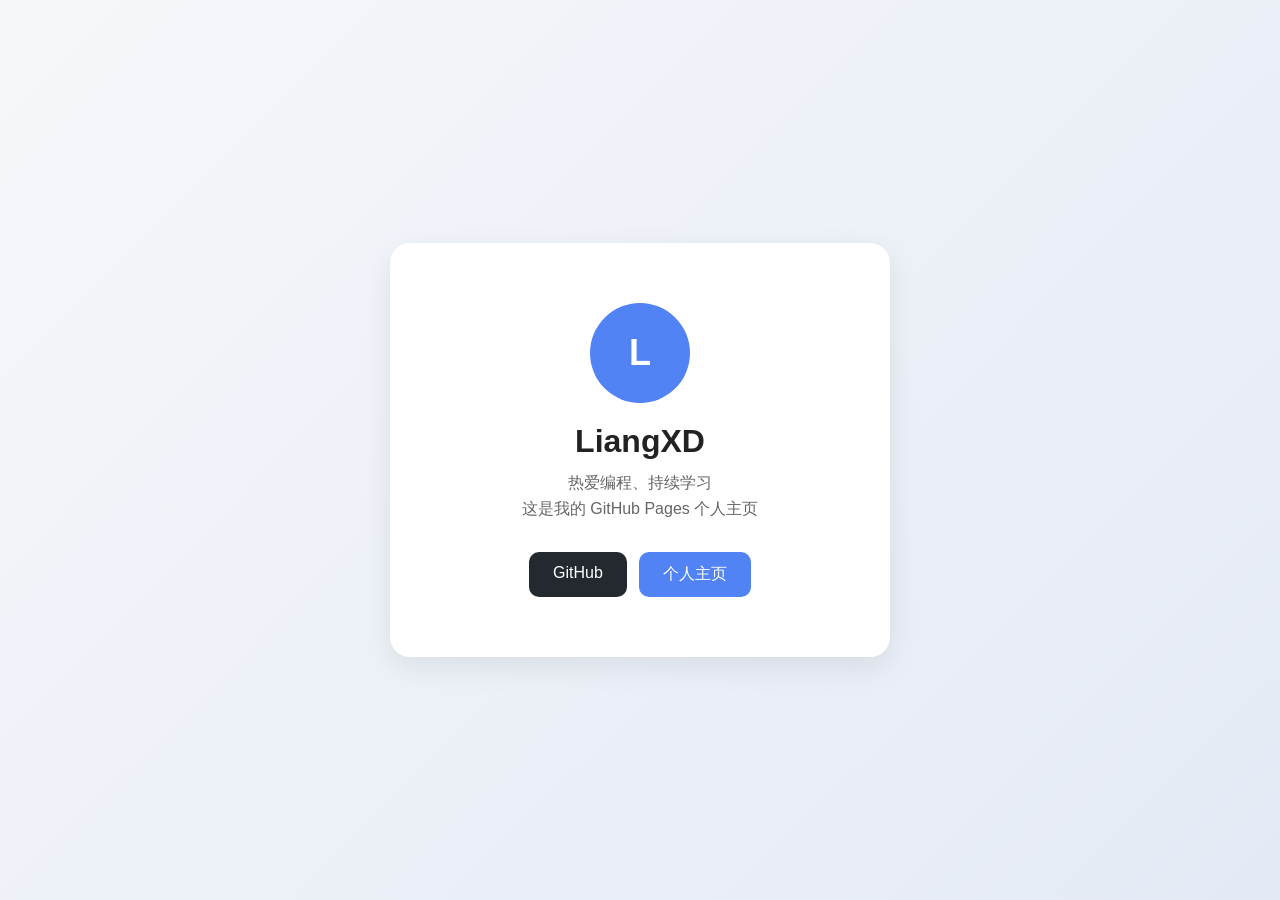
==== index.html @ 6a8670f6 "xxxx" ====
<!DOCTYPE html>
<html lang="zh-CN">
<head>
  <meta charset="UTF-8" />
  <meta name="viewport" content="width=device-width, initial-scale=1.0"/>
  <title>LiangXD's Homepage</title>
  <style>
    * {
      margin: 0;
      padding: 0;
      box-sizing: border-box;
    }
    body {
      font-family: 'Segoe UI', Roboto, Helvetica, sans-serif;
      background: linear-gradient(135deg, #f5f7fa 0%, #e4eaf5 100%);
      min-height: 100vh;
      display: flex;
      align-items: center;
      justify-content: center;
      color: #333;
    }
    .container {
      text-align: center;
      background: white;
      padding: 60px 50px;
      border-radius: 20px;
      box-shadow: 0 10px 30px rgba(0, 0, 0, 0.08);
      max-width: 500px;
      width: 90%;
    }
    .avatar {
      width: 100px;
      height: 100px;
      background: #5183f4;
      border-radius: 50%;
      margin: 0 auto 20px;
      display: flex;
      align-items: center;
      justify-content: center;
      color: white;
      font-size: 36px;
      font-weight: bold;
    }
    h1 {
      font-size: 32px;
      margin-bottom: 10px;
      color: #222;
    }
    .desc {
      font-size: 16px;
      color: #666;
      margin-bottom: 30px;
      line-height: 1.6;
    }
    .links {
      display: flex;
      gap: 12px;
      justify-content: center;
      flex-wrap: wrap;
    }
    a {
      padding: 12px 24px;
      border-radius: 10px;
      text-decoration: none;
      font-weight: 500;
      transition: all 0.2s;
    }
    .github {
      background: #24292f;
      color: white;
    }
    .github:hover {
      background: #000;
    }
    .site {
      background: #5183f4;
      color: white;
    }
    .site:hover {
      background: #3a6fe0;
    }
  </style>
</head>
<body>
  <div class="container">
    <div class="avatar">L</div>
    <h1>LiangXD</h1>
    <p class="desc">热爱编程、持续学习<br>这是我的 GitHub Pages 个人主页</p>
    <div class="links">
      <a href="https://github.com/liangxd21" class="github" target="_blank">GitHub</a>
      <a href="https://liangxd21.github.io" class="site">个人主页</a>
    </div>
  </div>
</body>
</html>
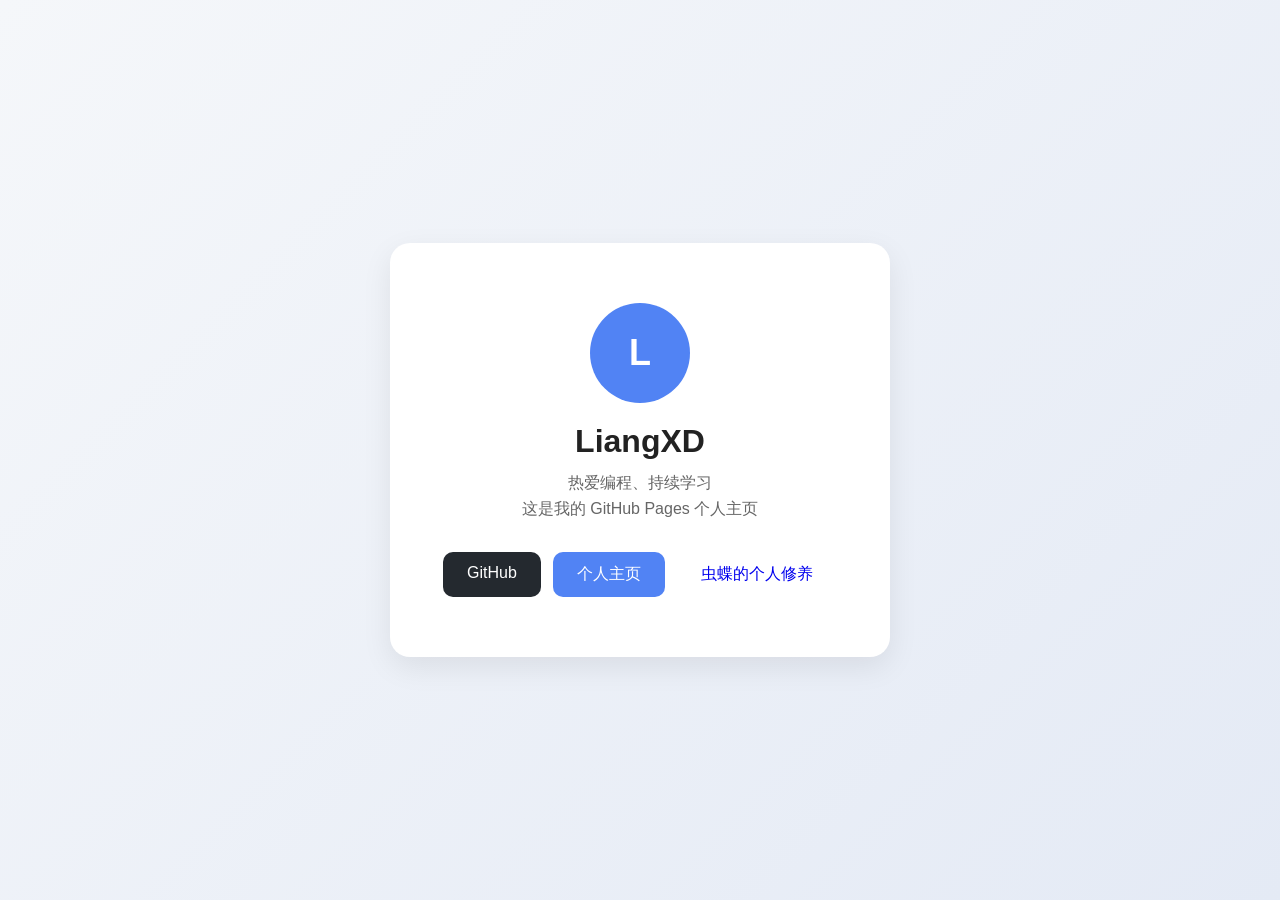
==== commit c9f0dd4d: "xxxxx" ====
--- a/index.html
+++ b/index.html
@@ -79,6 +79,9 @@
     .site:hover {
       background: #3a6fe0;
     }
+    .xd{
+      text-decoration: none !important;
+    }
   </style>
 </head>
 <body>
@@ -89,6 +92,7 @@
     <div class="links">
       <a href="https://github.com/liangxd21" class="github" target="_blank">GitHub</a>
       <a href="https://liangxd21.github.io" class="site">个人主页</a>
+      <a href="./xd.html" class="xd">虫蝶的个人修养</a>
     </div>
   </div>
 </body>
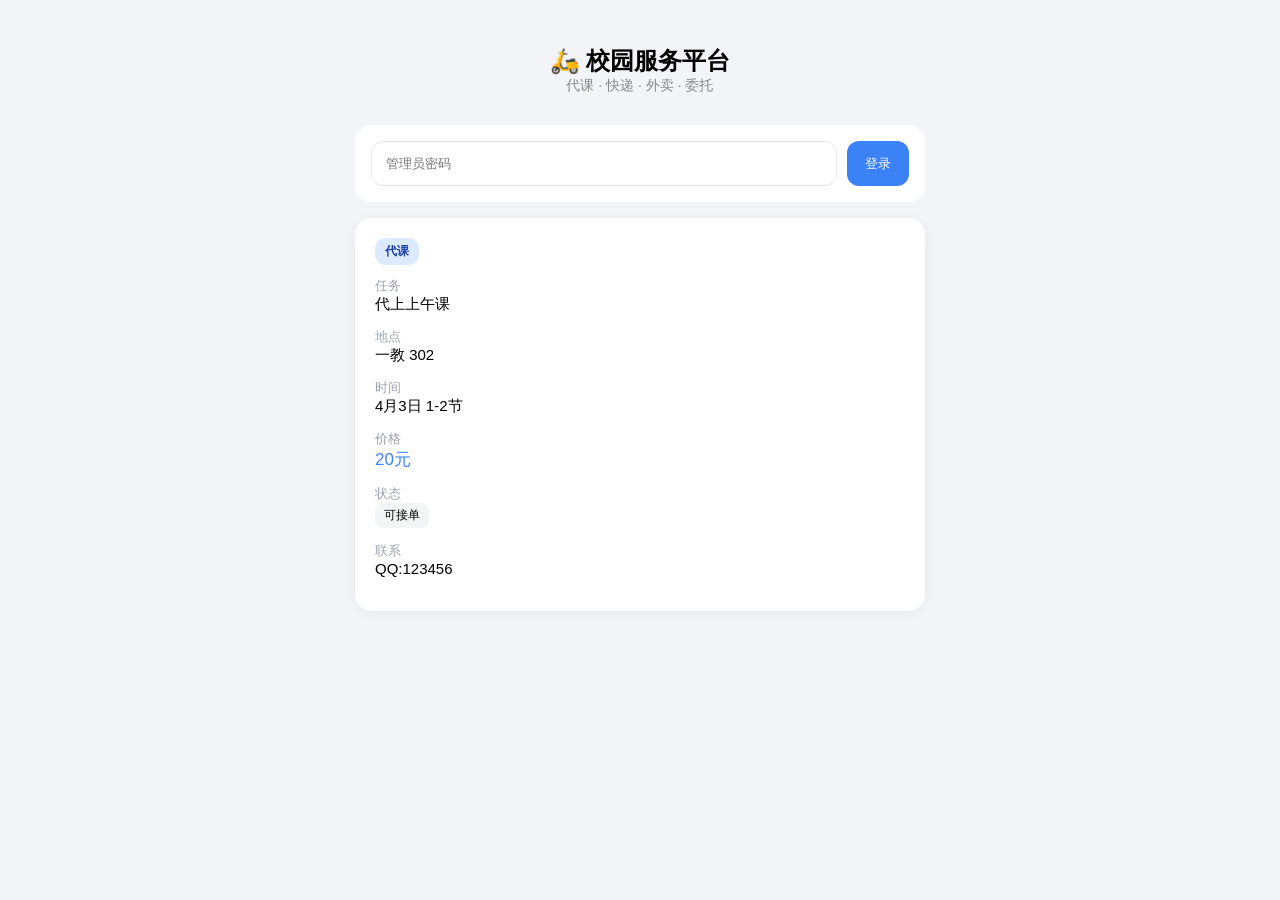
==== commit cee1a21b: "xxx" ====
--- a/index.html
+++ b/index.html
@@ -1,99 +1,174 @@
 <!DOCTYPE html>
 <html lang="zh-CN">
 <head>
-  <meta charset="UTF-8" />
-  <meta name="viewport" content="width=device-width, initial-scale=1.0"/>
-  <title>LiangXD's Homepage</title>
-  <style>
-    * {
-      margin: 0;
-      padding: 0;
-      box-sizing: border-box;
-    }
-    body {
-      font-family: 'Segoe UI', Roboto, Helvetica, sans-serif;
-      background: linear-gradient(135deg, #f5f7fa 0%, #e4eaf5 100%);
-      min-height: 100vh;
-      display: flex;
-      align-items: center;
-      justify-content: center;
-      color: #333;
-    }
-    .container {
-      text-align: center;
-      background: white;
-      padding: 60px 50px;
-      border-radius: 20px;
-      box-shadow: 0 10px 30px rgba(0, 0, 0, 0.08);
-      max-width: 500px;
-      width: 90%;
-    }
-    .avatar {
-      width: 100px;
-      height: 100px;
-      background: #5183f4;
-      border-radius: 50%;
-      margin: 0 auto 20px;
-      display: flex;
-      align-items: center;
-      justify-content: center;
-      color: white;
-      font-size: 36px;
-      font-weight: bold;
-    }
-    h1 {
-      font-size: 32px;
-      margin-bottom: 10px;
-      color: #222;
-    }
-    .desc {
-      font-size: 16px;
-      color: #666;
-      margin-bottom: 30px;
-      line-height: 1.6;
-    }
-    .links {
-      display: flex;
-      gap: 12px;
-      justify-content: center;
-      flex-wrap: wrap;
-    }
-    a {
-      padding: 12px 24px;
-      border-radius: 10px;
-      text-decoration: none;
-      font-weight: 500;
-      transition: all 0.2s;
-    }
-    .github {
-      background: #24292f;
-      color: white;
-    }
-    .github:hover {
-      background: #000;
-    }
-    .site {
-      background: #5183f4;
-      color: white;
-    }
-    .site:hover {
-      background: #3a6fe0;
-    }
-    .xd{
-      text-decoration: none !important;
-    }
-  </style>
+<meta charset="UTF-8">
+<meta http-equiv="Cache-Control" content="no-cache, no-store, must-revalidate">
+<meta http-equiv="Pragma" content="no-cache">
+<meta http-equiv="Expires" content="0">
+<meta name="viewport" content="width=device-width, initial-scale=1.0">
+<title>校园服务平台</title>
+<style>
+*{margin:0;padding:0;box-sizing:border-box}
+body{font-family:-apple-system,BlinkMacSystemFont,"Segoe UI",Roboto,sans-serif;background:#f2f4f7;padding:15px;max-width:600px;margin:0 auto}
+.header{text-align:center;margin:30px 0}
+.header h1{font-size:24px}
+.header p{font-size:14px;color:#888}
+
+.login{background:#fff;padding:16px;border-radius:16px;display:flex;gap:10px;margin-bottom:16px}
+.login input{flex:1;padding:14px;border:1px solid #e5e7eb;border-radius:12px}
+.login button{padding:0 18px;background:#3b82f6;color:#fff;border:none;border-radius:12px}
+
+.admin{background:#fff;padding:20px;border-radius:16px;margin-bottom:16px;display:none}
+.admin input,.admin select{width:100%;padding:14px;margin-bottom:10px;border:1px solid #e5e7eb;border-radius:12px}
+.admin button{width:100%;padding:14px;background:#3b82f6;color:#fff;border:none;border-radius:12px}
+
+.card{background:#fff;border-radius:16px;padding:20px;margin-bottom:12px;box-shadow:0 2px 12px rgba(0,0,0,0.05)}
+.tag{display:inline-block;padding:5px 10px;border-radius:10px;font-size:12px;font-weight:600;margin-bottom:12px}
+.tag-daike{background:#dbeafe;color:#1e40af}
+.tag-kuaidi{background:#d1fae5;color:#065f46}
+.tag-waimai{background:#ffedd5;color:#c2410c}
+.tag-weituo{background:#ede9fe;color:#5b21b6}
+.row{margin-bottom:14px}
+.label{font-size:13px;color:#9ca3af}
+.val{font-size:15px;font-weight:500}
+.price{font-size:17px;color:#3b82f6}
+.state{display:inline-block;padding:4px 9px;border-radius:8px;font-size:12px;background:#f3f4f6}
+.btns{display:flex;gap:8px;margin-top:16px}
+.btn-ok{flex:1;padding:10px;border:none;border-radius:10px;background:#d1fae5;color:#065f46}
+.btn-del{flex:1;padding:10px;border:none;border-radius:10px;background:#fee2e2;color:#b91c1c}
+.empty{text-align:center;padding:60px;color:#aaa}
+</style>
 </head>
+
 <body>
-  <div class="container">
-    <div class="avatar">L</div>
-    <h1>LiangXD</h1>
-    <p class="desc">热爱编程、持续学习<br>这是我的 GitHub Pages 个人主页</p>
-    <div class="links">
-      <a href="https://github.com/liangxd21" class="github" target="_blank">GitHub</a>
-      <a href="https://liangxd21.github.io" class="site">个人主页</a>
-      <a href="./xd.html" class="xd">虫蝶的个人修养</a>
-    </div>
-  </div>
+
+<div class="header">
+  <h1>🛵 校园服务平台</h1>
+  <p>代课 · 快递 · 外卖 · 委托</p>
+</div>
+
+<div class="login">
+  <input type="password" id="pwd" placeholder="管理员密码">
+  <button onclick="login()">登录</button>
+</div>
+
+<div class="admin" id="adminPanel">
+  <select id="type">
+    <option value="daike">代课</option>
+    <option value="kuaidi">代取快递</option>
+    <option value="waimai">代取外卖</option>
+    <option value="weituo">委托任务</option>
+  </select>
+  <input id="title" placeholder="任务说明">
+  <input id="place" placeholder="地点">
+  <input id="time" placeholder="时间">
+  <input id="price" placeholder="价格">
+  <input id="contact" placeholder="联系方式">
+  <button onclick="addTask()">发布任务</button>
+</div>
+
+<div id="list"></div>
+
+<script>
+// ====================== 密码 ======================
+const PASSWORD = "123456";
+// ==================================================
+
+// 任务数据 —— 你在这里发布，全世界都能看到！
+let tasks = [
+  {
+    type: "daike",
+    title: "代上上午课",
+    place: "一教 302",
+    time: "4月3日 1-2节",
+    price: "20元",
+    contact: "QQ:123456",
+    done: false
+  }
+];
+
+// 渲染页面
+function render() {
+  let dom = document.getElementById("list");
+  if (tasks.length === 0) {
+    dom.innerHTML = "<div class='empty'>暂无任务</div>";
+    return;
+  }
+
+  let html = "";
+  tasks.forEach((t, i) => {
+    const types = { daike: "代课", kuaidi: "快递", waimai: "外卖", weituo: "委托" };
+    html += `
+    <div class="card">
+      <div class="tag tag-${t.type}">${types[t.type]}</div>
+      <div class="row"><div class="label">任务</div><div class="val">${t.title}</div></div>
+      <div class="row"><div class="label">地点</div><div class="val">${t.place}</div></div>
+      <div class="row"><div class="label">时间</div><div class="val">${t.time}</div></div>
+      <div class="row"><div class="label">价格</div><div class="val price">${t.price}</div></div>
+      <div class="row"><div class="label">状态</div><div class="state">${t.done ? "已完成" : "可接单"}</div></div>
+      <div class="row"><div class="label">联系</div><div class="val">${t.contact}</div></div>
+      ${document.getElementById("adminPanel").style.display === "block" ? `
+      <div class="btns">
+        <button class="btn-ok" onclick="setDone(${i})">标完成</button>
+        <button class="btn-del" onclick="delTask(${i})">删除</button>
+      </div>
+      ` : ""}
+    </div>`;
+  });
+  dom.innerHTML = html;
+}
+
+// 登录
+function login() {
+  if (document.getElementById("pwd").value === PASSWORD) {
+    document.getElementById("adminPanel").style.display = "block";
+    alert("✅ 登录成功");
+    render();
+  } else {
+    alert("❌ 密码错误");
+  }
+}
+
+// 添加任务
+function addTask() {
+  const t = {
+    type: document.getElementById("type").value,
+    title: document.getElementById("title").value,
+    place: document.getElementById("place").value,
+    time: document.getElementById("time").value,
+    price: document.getElementById("price").value,
+    contact: document.getElementById("contact").value,
+    done: false
+  };
+  if (!t.title || !t.place || !t.time || !t.price || !t.contact) {
+    alert("请填写完整");
+    return;
+  }
+  tasks.unshift(t);
+  alert("发布成功！");
+  render();
+  
+  // 清空
+  document.getElementById("title").value = "";
+  document.getElementById("place").value = "";
+  document.getElementById("time").value = "";
+  document.getElementById("price").value = "";
+}
+
+// 完成
+function setDone(i) {
+  tasks[i].done = true;
+  render();
+}
+
+// 删除
+function delTask(i) {
+  if (!confirm("确定删除？")) return;
+  tasks.splice(i, 1);
+  render();
+}
+
+render();
+</script>
 </body>
 </html>
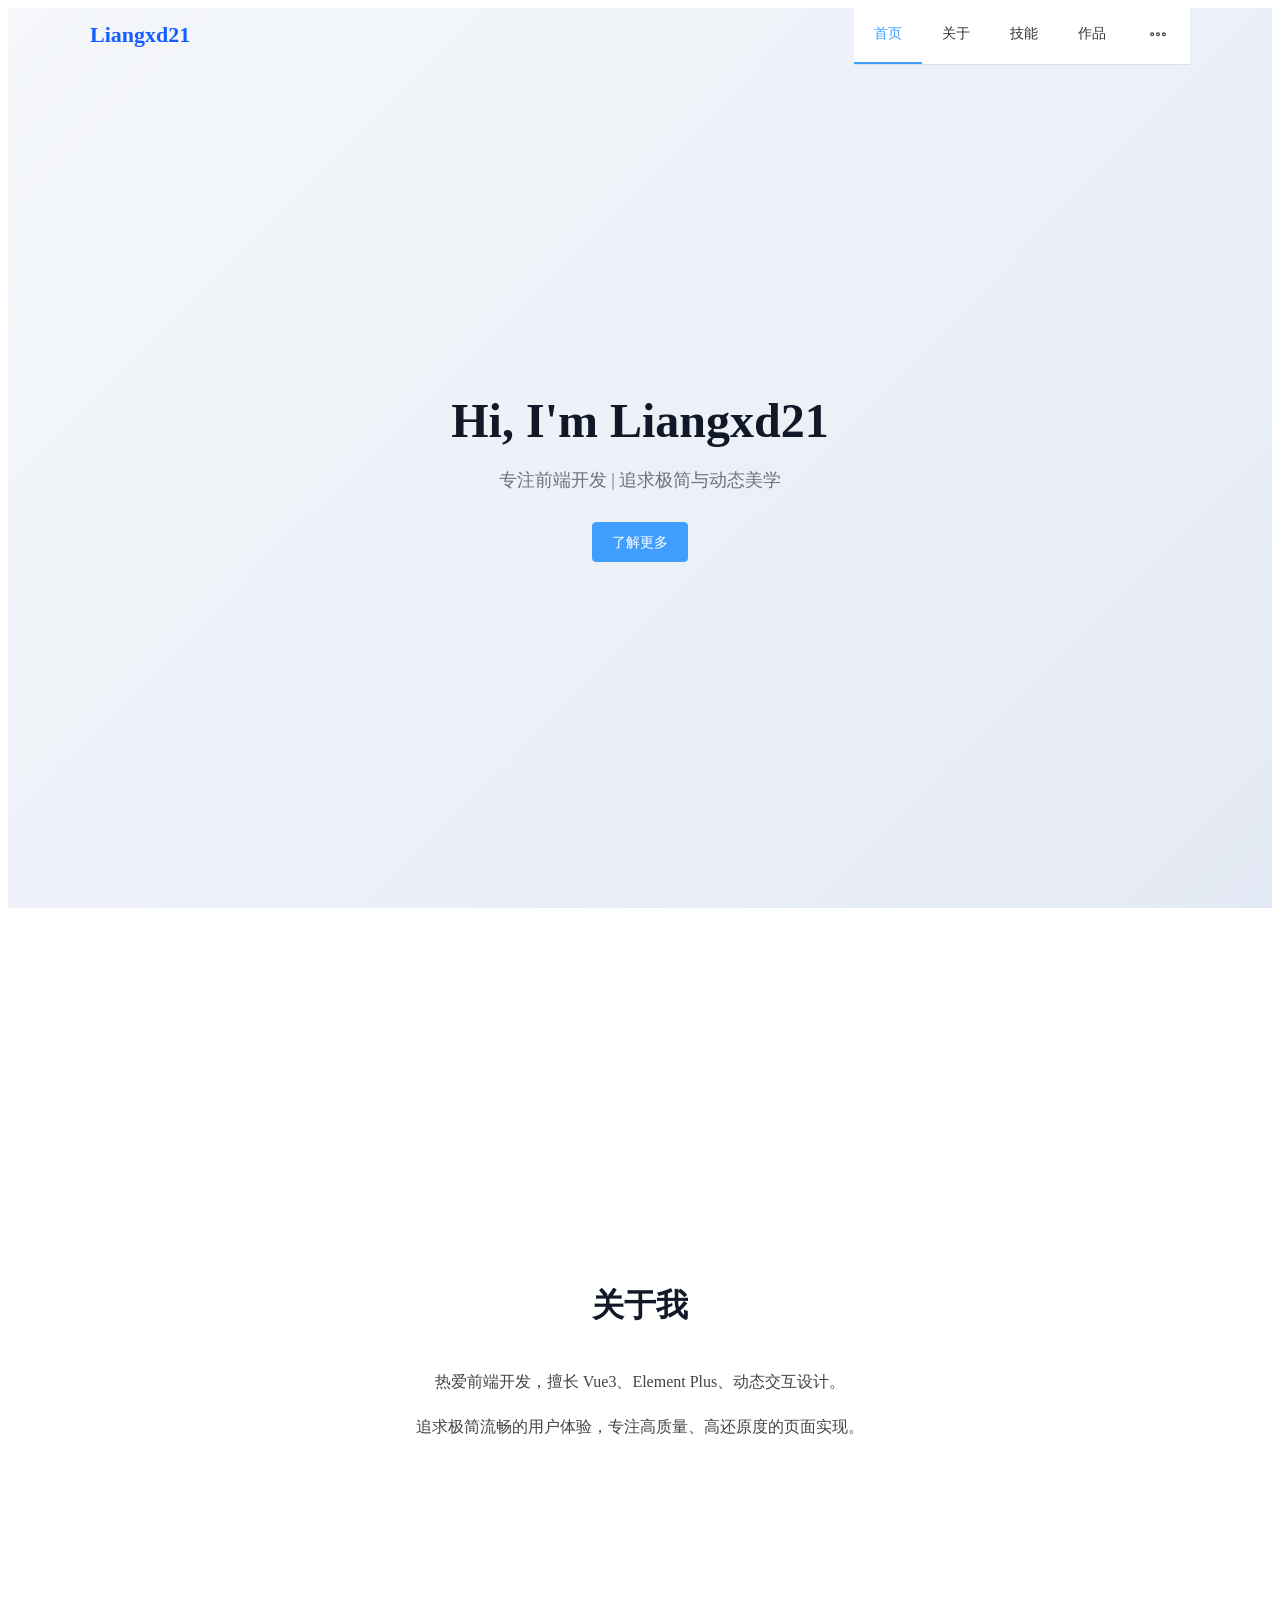
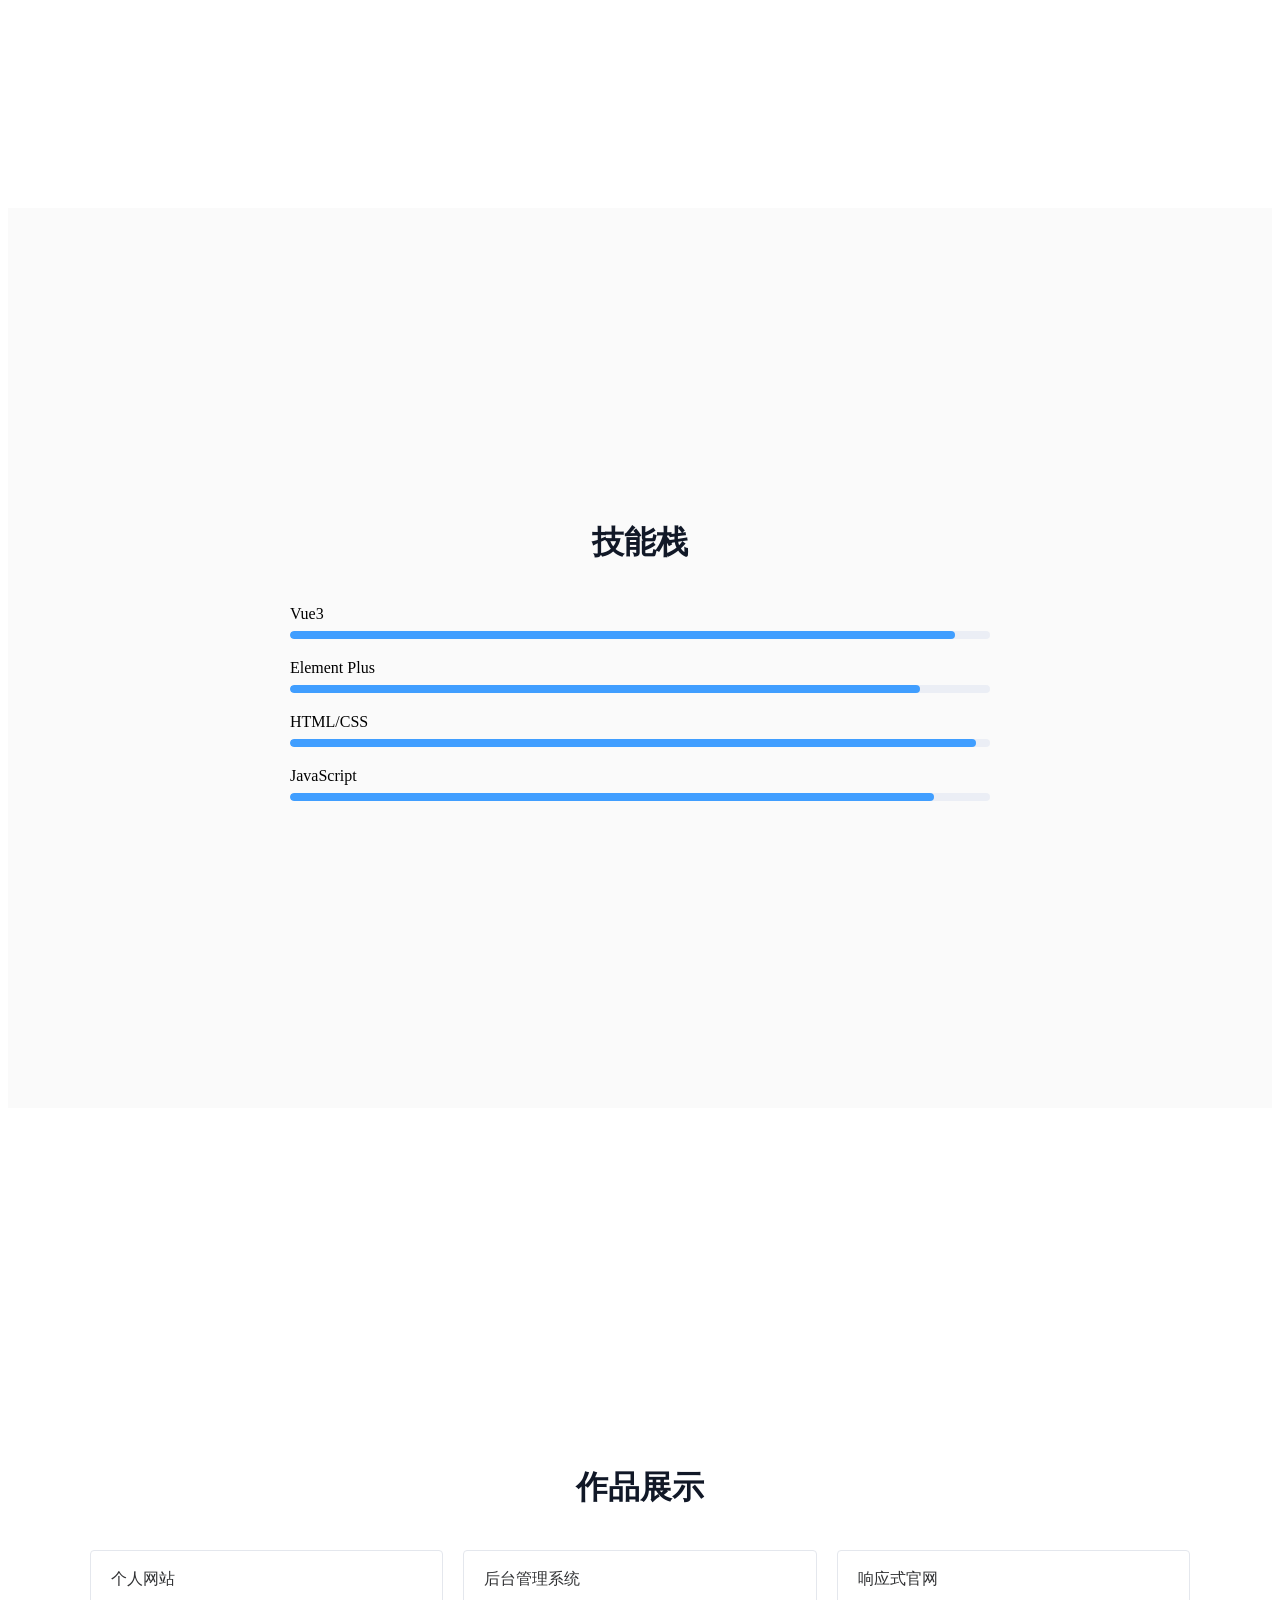
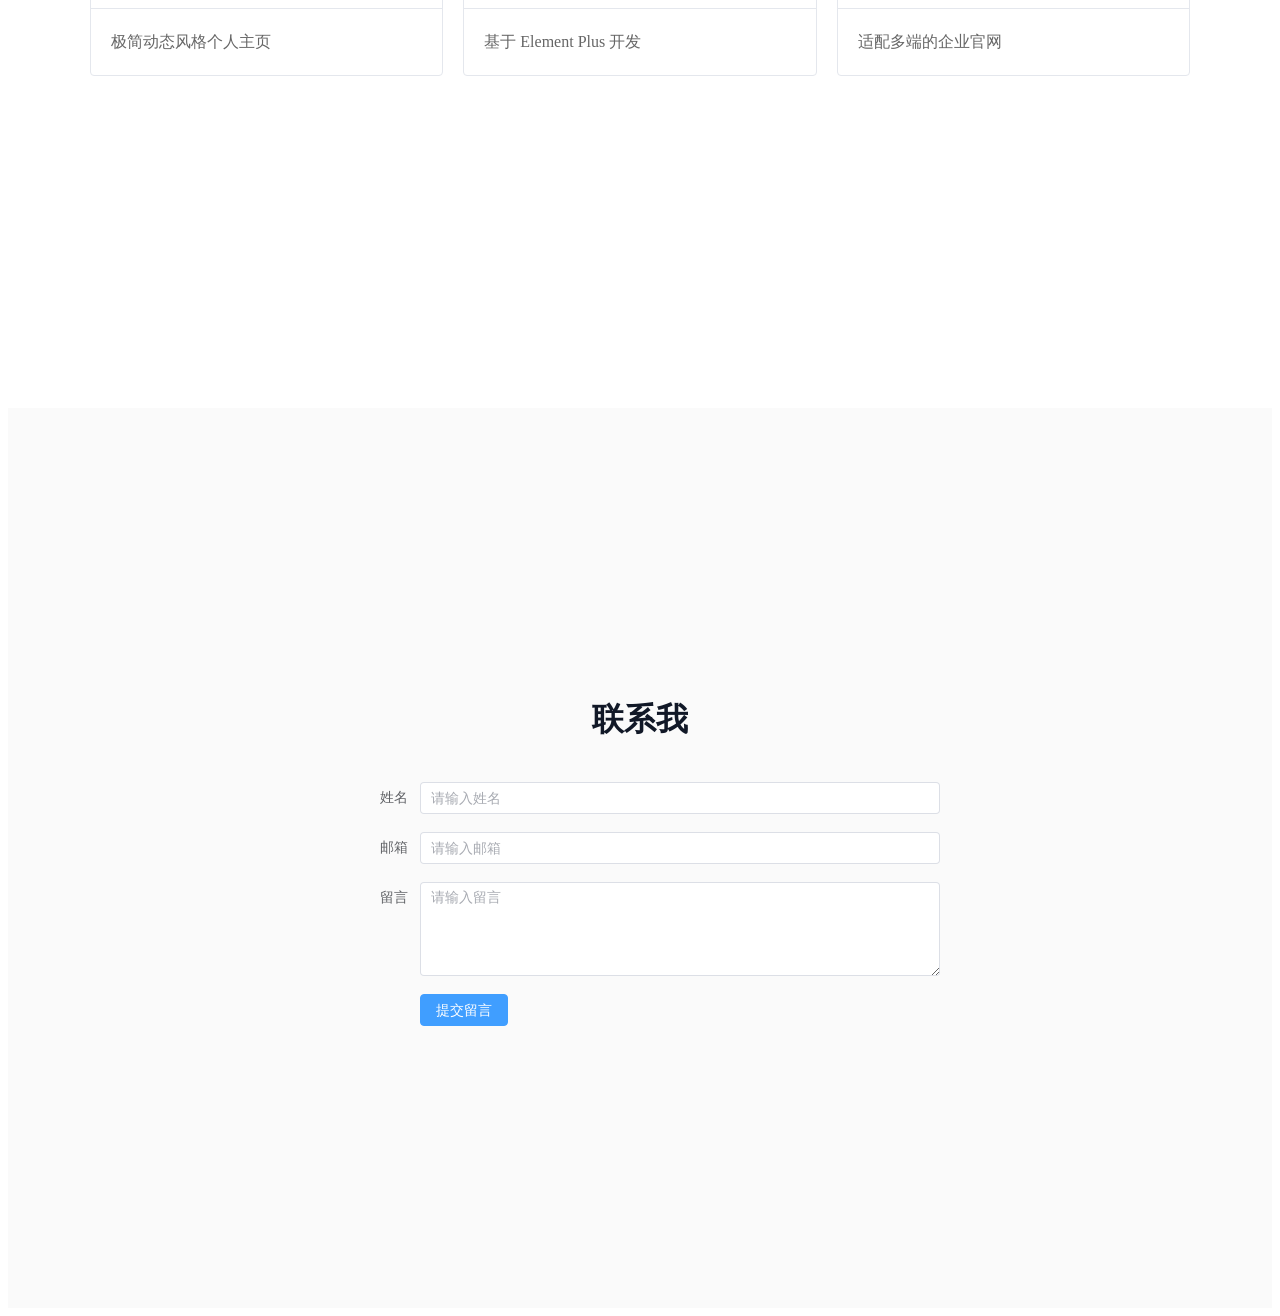
==== commit 8fa63cd1: "Add website files and assets" ====
--- a/index.html
+++ b/index.html
@@ -1,174 +1,14 @@
 <!DOCTYPE html>
-<html lang="zh-CN">
-<head>
-<meta charset="UTF-8">
-<meta http-equiv="Cache-Control" content="no-cache, no-store, must-revalidate">
-<meta http-equiv="Pragma" content="no-cache">
-<meta http-equiv="Expires" content="0">
-<meta name="viewport" content="width=device-width, initial-scale=1.0">
-<title>校园服务平台</title>
-<style>
-*{margin:0;padding:0;box-sizing:border-box}
-body{font-family:-apple-system,BlinkMacSystemFont,"Segoe UI",Roboto,sans-serif;background:#f2f4f7;padding:15px;max-width:600px;margin:0 auto}
-.header{text-align:center;margin:30px 0}
-.header h1{font-size:24px}
-.header p{font-size:14px;color:#888}
-
-.login{background:#fff;padding:16px;border-radius:16px;display:flex;gap:10px;margin-bottom:16px}
-.login input{flex:1;padding:14px;border:1px solid #e5e7eb;border-radius:12px}
-.login button{padding:0 18px;background:#3b82f6;color:#fff;border:none;border-radius:12px}
-
-.admin{background:#fff;padding:20px;border-radius:16px;margin-bottom:16px;display:none}
-.admin input,.admin select{width:100%;padding:14px;margin-bottom:10px;border:1px solid #e5e7eb;border-radius:12px}
-.admin button{width:100%;padding:14px;background:#3b82f6;color:#fff;border:none;border-radius:12px}
-
-.card{background:#fff;border-radius:16px;padding:20px;margin-bottom:12px;box-shadow:0 2px 12px rgba(0,0,0,0.05)}
-.tag{display:inline-block;padding:5px 10px;border-radius:10px;font-size:12px;font-weight:600;margin-bottom:12px}
-.tag-daike{background:#dbeafe;color:#1e40af}
-.tag-kuaidi{background:#d1fae5;color:#065f46}
-.tag-waimai{background:#ffedd5;color:#c2410c}
-.tag-weituo{background:#ede9fe;color:#5b21b6}
-.row{margin-bottom:14px}
-.label{font-size:13px;color:#9ca3af}
-.val{font-size:15px;font-weight:500}
-.price{font-size:17px;color:#3b82f6}
-.state{display:inline-block;padding:4px 9px;border-radius:8px;font-size:12px;background:#f3f4f6}
-.btns{display:flex;gap:8px;margin-top:16px}
-.btn-ok{flex:1;padding:10px;border:none;border-radius:10px;background:#d1fae5;color:#065f46}
-.btn-del{flex:1;padding:10px;border:none;border-radius:10px;background:#fee2e2;color:#b91c1c}
-.empty{text-align:center;padding:60px;color:#aaa}
-</style>
-</head>
-
-<body>
-
-<div class="header">
-  <h1>🛵 校园服务平台</h1>
-  <p>代课 · 快递 · 外卖 · 委托</p>
-</div>
-
-<div class="login">
-  <input type="password" id="pwd" placeholder="管理员密码">
-  <button onclick="login()">登录</button>
-</div>
-
-<div class="admin" id="adminPanel">
-  <select id="type">
-    <option value="daike">代课</option>
-    <option value="kuaidi">代取快递</option>
-    <option value="waimai">代取外卖</option>
-    <option value="weituo">委托任务</option>
-  </select>
-  <input id="title" placeholder="任务说明">
-  <input id="place" placeholder="地点">
-  <input id="time" placeholder="时间">
-  <input id="price" placeholder="价格">
-  <input id="contact" placeholder="联系方式">
-  <button onclick="addTask()">发布任务</button>
-</div>
-
-<div id="list"></div>
-
-<script>
-// ====================== 密码 ======================
-const PASSWORD = "123456";
-// ==================================================
-
-// 任务数据 —— 你在这里发布，全世界都能看到！
-let tasks = [
-  {
-    type: "daike",
-    title: "代上上午课",
-    place: "一教 302",
-    time: "4月3日 1-2节",
-    price: "20元",
-    contact: "QQ:123456",
-    done: false
-  }
-];
-
-// 渲染页面
-function render() {
-  let dom = document.getElementById("list");
-  if (tasks.length === 0) {
-    dom.innerHTML = "<div class='empty'>暂无任务</div>";
-    return;
-  }
-
-  let html = "";
-  tasks.forEach((t, i) => {
-    const types = { daike: "代课", kuaidi: "快递", waimai: "外卖", weituo: "委托" };
-    html += `
-    <div class="card">
-      <div class="tag tag-${t.type}">${types[t.type]}</div>
-      <div class="row"><div class="label">任务</div><div class="val">${t.title}</div></div>
-      <div class="row"><div class="label">地点</div><div class="val">${t.place}</div></div>
-      <div class="row"><div class="label">时间</div><div class="val">${t.time}</div></div>
-      <div class="row"><div class="label">价格</div><div class="val price">${t.price}</div></div>
-      <div class="row"><div class="label">状态</div><div class="state">${t.done ? "已完成" : "可接单"}</div></div>
-      <div class="row"><div class="label">联系</div><div class="val">${t.contact}</div></div>
-      ${document.getElementById("adminPanel").style.display === "block" ? `
-      <div class="btns">
-        <button class="btn-ok" onclick="setDone(${i})">标完成</button>
-        <button class="btn-del" onclick="delTask(${i})">删除</button>
-      </div>
-      ` : ""}
-    </div>`;
-  });
-  dom.innerHTML = html;
-}
-
-// 登录
-function login() {
-  if (document.getElementById("pwd").value === PASSWORD) {
-    document.getElementById("adminPanel").style.display = "block";
-    alert("✅ 登录成功");
-    render();
-  } else {
-    alert("❌ 密码错误");
-  }
-}
-
-// 添加任务
-function addTask() {
-  const t = {
-    type: document.getElementById("type").value,
-    title: document.getElementById("title").value,
-    place: document.getElementById("place").value,
-    time: document.getElementById("time").value,
-    price: document.getElementById("price").value,
-    contact: document.getElementById("contact").value,
-    done: false
-  };
-  if (!t.title || !t.place || !t.time || !t.price || !t.contact) {
-    alert("请填写完整");
-    return;
-  }
-  tasks.unshift(t);
-  alert("发布成功！");
-  render();
-  
-  // 清空
-  document.getElementById("title").value = "";
-  document.getElementById("place").value = "";
-  document.getElementById("time").value = "";
-  document.getElementById("price").value = "";
-}
-
-// 完成
-function setDone(i) {
-  tasks[i].done = true;
-  render();
-}
-
-// 删除
-function delTask(i) {
-  if (!confirm("确定删除？")) return;
-  tasks.splice(i, 1);
-  render();
-}
-
-render();
-</script>
-</body>
-</html>+<html lang="">
+  <head>
+    <meta charset="UTF-8">
+    <link rel="icon" href="/favicon.ico">
+    <meta name="viewport" content="width=device-width, initial-scale=1.0">
+    <title>Vite App</title>
+    <script type="module" crossorigin src="/assets/index-D2FkdV0Y.js"></script>
+    <link rel="stylesheet" crossorigin href="/assets/index-Cf24jFCY.css">
+  </head>
+  <body>
+    <div id="app"></div>
+  </body>
+</html>
--- a/assets/index-Cf24jFCY.css
+++ b/assets/index-Cf24jFCY.css
@@ -0,0 +1 @@
+.personal-website[data-v-d19f6122]{width:100%;overflow-x:hidden}.section[data-v-d19f6122]{box-sizing:border-box;justify-content:center;align-items:center;min-height:100vh;padding:80px 20px;display:flex}.container[data-v-d19f6122]{opacity:0;width:100%;max-width:1100px;transition:all .8s ease-out;transform:translateY(40px)}.container.show[data-v-d19f6122]{opacity:1;transform:translateY(0)}.section-title[data-v-d19f6122]{text-align:center;color:#111827;margin-bottom:40px;font-size:32px}.nav-header[data-v-d19f6122]{z-index:999;background:0 0;padding:0;transition:all .3s;position:fixed;top:0;left:0;right:0}.nav-header.scroll[data-v-d19f6122]{background:#fff;box-shadow:0 2px 10px #00000014}.nav-container[data-v-d19f6122]{justify-content:space-between;align-items:center;max-width:1100px;height:70px;margin:0 auto;padding:0 20px;display:flex}.logo[data-v-d19f6122]{color:#165dff;font-size:22px;font-weight:700}.nav-menu[data-v-d19f6122]{--el-menu-text-color:#333;--el-menu-active-text-color:#165dff;border:none}.hero[data-v-d19f6122]{background:linear-gradient(135deg,#f5f7fa 0%,#e4eaf5 100%)}.hero-content[data-v-d19f6122]{text-align:center;opacity:0;transition:all 1s ease-out;transform:translateY(30px)}.hero-content.show[data-v-d19f6122]{opacity:1;transform:translateY(0)}.title[data-v-d19f6122]{color:#111827;margin-bottom:20px;font-size:48px}.desc[data-v-d19f6122]{color:#6b7280;margin-bottom:30px;font-size:18px}.about[data-v-d19f6122]{background:#fff}.about-text[data-v-d19f6122]{text-align:center;color:#444;font-size:16px;line-height:1.8}.skill[data-v-d19f6122]{background:#fafafa}.skill-list[data-v-d19f6122]{max-width:700px;margin:0 auto}.skill-item[data-v-d19f6122]{margin-bottom:20px}.skill-name[data-v-d19f6122]{margin-bottom:8px;font-weight:500;display:block}.project[data-v-d19f6122]{background:#fff}.project-card[data-v-d19f6122]{transition:all .3s}.project-card[data-v-d19f6122]:hover{transform:translateY(-6px)}.card-desc[data-v-d19f6122]{color:#666;line-height:1.6}.contact[data-v-d19f6122]{background:#fafafa}.contact-form[data-v-d19f6122]{max-width:600px;margin:0 auto}@media (width<=768px){.title[data-v-d19f6122]{font-size:32px}.nav-menu[data-v-d19f6122]{display:none}}:root{--el-color-white:#fff;--el-color-black:#000;--el-color-primary-rgb:64, 158, 255;--el-color-success-rgb:103, 194, 58;--el-color-warning-rgb:230, 162, 60;--el-color-danger-rgb:245, 108, 108;--el-color-error-rgb:245, 108, 108;--el-color-info-rgb:144, 147, 153;--el-font-size-extra-large:20px;--el-font-size-large:18px;--el-font-size-medium:16px;--el-font-size-base:14px;--el-font-size-small:13px;--el-font-size-extra-small:12px;--el-font-family:"Helvetica Neue", Helvetica, "PingFang SC", "Hiragino Sans GB", "Microsoft YaHei", "微软雅黑", Arial, sans-serif;--el-font-weight-primary:500;--el-font-line-height-primary:24px;--el-index-normal:1;--el-index-top:1000;--el-index-popper:2000;--el-border-radius-base:4px;--el-border-radius-small:2px;--el-border-radius-round:20px;--el-border-radius-circle:100%;--el-transition-duration:.3s;--el-transition-duration-fast:.2s;--el-transition-function-ease-in-out-bezier:cubic-bezier(.645, .045, .355, 1);--el-transition-function-fast-bezier:cubic-bezier(.23, 1, .32, 1);--el-transition-all:all var(--el-transition-duration) var(--el-transition-function-ease-in-out-bezier);--el-transition-fade:opacity var(--el-transition-duration) var(--el-transition-function-fast-bezier);--el-transition-md-fade:transform var(--el-transition-duration) var(--el-transition-function-fast-bezier), opacity var(--el-transition-duration) var(--el-transition-function-fast-bezier);--el-transition-fade-linear:opacity var(--el-transition-duration-fast) linear;--el-transition-border:border-color var(--el-transition-duration-fast) var(--el-transition-function-ease-in-out-bezier);--el-transition-box-shadow:box-shadow var(--el-transition-duration-fast) var(--el-transition-function-ease-in-out-bezier);--el-transition-color:color var(--el-transition-duration-fast) var(--el-transition-function-ease-in-out-bezier);--el-component-size-large:40px;--el-component-size:32px;--el-component-size-small:24px;--lightningcss-light:initial;--lightningcss-dark: ;--lightningcss-light:initial;--lightningcss-dark: ;color-scheme:light;--el-color-primary:#409eff;--el-color-primary-light-3:#79bbff;--el-color-primary-light-5:#a0cfff;--el-color-primary-light-7:#c6e2ff;--el-color-primary-light-8:#d9ecff;--el-color-primary-light-9:#ecf5ff;--el-color-primary-dark-2:#337ecc;--el-color-success:#67c23a;--el-color-success-light-3:#95d475;--el-color-success-light-5:#b3e19d;--el-color-success-light-7:#d1edc4;--el-color-success-light-8:#e1f3d8;--el-color-success-light-9:#f0f9eb;--el-color-success-dark-2:#529b2e;--el-color-warning:#e6a23c;--el-color-warning-light-3:#eebe77;--el-color-warning-light-5:#f3d19e;--el-color-warning-light-7:#f8e3c5;--el-color-warning-light-8:#faecd8;--el-color-warning-light-9:#fdf6ec;--el-color-warning-dark-2:#b88230;--el-color-danger:#f56c6c;--el-color-danger-light-3:#f89898;--el-color-danger-light-5:#fab6b6;--el-color-danger-light-7:#fcd3d3;--el-color-danger-light-8:#fde2e2;--el-color-danger-light-9:#fef0f0;--el-color-danger-dark-2:#c45656;--el-color-error:#f56c6c;--el-color-error-light-3:#f89898;--el-color-error-light-5:#fab6b6;--el-color-error-light-7:#fcd3d3;--el-color-error-light-8:#fde2e2;--el-color-error-light-9:#fef0f0;--el-color-error-dark-2:#c45656;--el-color-info:#909399;--el-color-info-light-3:#b1b3b8;--el-color-info-light-5:#c8c9cc;--el-color-info-light-7:#dedfe0;--el-color-info-light-8:#e9e9eb;--el-color-info-light-9:#f4f4f5;--el-color-info-dark-2:#73767a;--el-bg-color:#fff;--el-bg-color-page:#f2f3f5;--el-bg-color-overlay:#fff;--el-text-color-primary:#303133;--el-text-color-regular:#606266;--el-text-color-secondary:#909399;--el-text-color-placeholder:#a8abb2;--el-text-color-disabled:#c0c4cc;--el-border-color:#dcdfe6;--el-border-color-light:#e4e7ed;--el-border-color-lighter:#ebeef5;--el-border-color-extra-light:#f2f6fc;--el-border-color-dark:#d4d7de;--el-border-color-darker:#cdd0d6;--el-fill-color:#f0f2f5;--el-fill-color-light:#f5f7fa;--el-fill-color-lighter:#fafafa;--el-fill-color-extra-light:#fafcff;--el-fill-color-dark:#ebedf0;--el-fill-color-darker:#e6e8eb;--el-fill-color-blank:#fff;--el-box-shadow:0px 12px 32px 4px #0000000a, 0px 8px 20px #00000014;--el-box-shadow-light:0px 0px 12px #0000001f;--el-box-shadow-lighter:0px 0px 6px #0000001f;--el-box-shadow-dark:0px 16px 48px 16px #00000014, 0px 12px 32px #0000001f, 0px 8px 16px -8px #00000029;--el-disabled-bg-color:var(--el-fill-color-light);--el-disabled-text-color:var(--el-text-color-placeholder);--el-disabled-border-color:var(--el-border-color-light);--el-overlay-color:#000c;--el-overlay-color-light:#000000b3;--el-overlay-color-lighter:#00000080;--el-mask-color:#ffffffe6;--el-mask-color-extra-light:#ffffff4d;--el-border-width:1px;--el-border-style:solid;--el-border-color-hover:var(--el-text-color-disabled);--el-border:var(--el-border-width) var(--el-border-style) var(--el-border-color);--el-svg-monochrome-grey:var(--el-border-color)}.fade-in-linear-enter-active,.fade-in-linear-leave-active{transition:var(--el-transition-fade-linear)}.fade-in-linear-enter-from,.fade-in-linear-leave-to{opacity:0}.el-fade-in-linear-enter-active,.el-fade-in-linear-leave-active{transition:var(--el-transition-fade-linear)}.el-fade-in-linear-enter-from,.el-fade-in-linear-leave-to{opacity:0}.el-fade-in-enter-active,.el-fade-in-leave-active{transition:all var(--el-transition-duration) cubic-bezier(.55, 0, .1, 1)}.el-fade-in-enter-from,.el-fade-in-leave-active{opacity:0}.el-zoom-in-center-enter-active,.el-zoom-in-center-leave-active{transition:all var(--el-transition-duration) cubic-bezier(.55, 0, .1, 1)}.el-zoom-in-center-enter-from,.el-zoom-in-center-leave-active{opacity:0;transform:scaleX(0)}.el-zoom-in-top-enter-active,.el-zoom-in-top-leave-active{opacity:1;transition:var(--el-transition-md-fade);transform-origin:top;transform:scaleY(1)}.el-zoom-in-top-enter-active[data-popper-placement^=top],.el-zoom-in-top-leave-active[data-popper-placement^=top]{transform-origin:bottom}.el-zoom-in-top-enter-from,.el-zoom-in-top-leave-active{opacity:0;transform:scaleY(0)}.el-zoom-in-bottom-enter-active,.el-zoom-in-bottom-leave-active{opacity:1;transition:var(--el-transition-md-fade);transform-origin:bottom;transform:scaleY(1)}.el-zoom-in-bottom-enter-from,.el-zoom-in-bottom-leave-active{opacity:0;transform:scaleY(0)}.el-zoom-in-left-enter-active,.el-zoom-in-left-leave-active{opacity:1;transition:var(--el-transition-md-fade);transform-origin:0 0;transform:scale(1)}.el-zoom-in-left-enter-from,.el-zoom-in-left-leave-active{opacity:0;transform:scale(.45)}.collapse-transition{transition:var(--el-transition-duration) height ease-in-out, var(--el-transition-duration) padding-top ease-in-out, var(--el-transition-duration) padding-bottom ease-in-out}.el-collapse-transition-leave-active,.el-collapse-transition-enter-active{transition:var(--el-transition-duration) max-height ease-in-out, var(--el-transition-duration) padding-top ease-in-out, var(--el-transition-duration) padding-bottom ease-in-out}.horizontal-collapse-transition{transition:var(--el-transition-duration) width ease-in-out, var(--el-transition-duration) padding-left ease-in-out, var(--el-transition-duration) padding-right ease-in-out}.el-list-enter-active,.el-list-leave-active{transition:all 1s}.el-list-enter-from,.el-list-leave-to{opacity:0;transform:translateY(-30px)}.el-list-leave-active{position:absolute!important}.el-opacity-transition{transition:opacity var(--el-transition-duration) cubic-bezier(.55, 0, .1, 1)}.el-icon--right{margin-left:5px}.el-icon--left{margin-right:5px}@keyframes rotating{0%{transform:rotate(0)}to{transform:rotate(360deg)}}.el-icon{--color:inherit;fill:currentColor;width:1em;height:1em;color:var(--color);line-height:1em;font-size:inherit;justify-content:center;align-items:center;display:inline-flex;position:relative}.el-icon.is-loading{animation:2s linear infinite rotating}.el-icon svg{width:1em;height:1em}.el-affix--fixed{position:fixed}.el-alert{--el-alert-padding:8px 16px;--el-alert-border-radius-base:var(--el-border-radius-base);--el-alert-title-font-size:14px;--el-alert-title-with-description-font-size:16px;--el-alert-description-font-size:14px;--el-alert-close-font-size:16px;--el-alert-close-customed-font-size:14px;--el-alert-icon-size:16px;--el-alert-icon-large-size:28px;width:100%;padding:var(--el-alert-padding);box-sizing:border-box;border-radius:var(--el-alert-border-radius-base);background-color:var(--el-color-white);opacity:1;transition:opacity var(--el-transition-duration-fast);align-items:center;margin:0;display:flex;position:relative;overflow:hidden}.el-alert.is-light .el-alert__close-btn{color:var(--el-text-color-placeholder)}.el-alert.is-dark .el-alert__close-btn,.el-alert.is-dark .el-alert__description{color:var(--el-color-white)}.el-alert.is-center{justify-content:center}.el-alert--primary{--el-alert-bg-color:var(--el-color-primary-light-9)}.el-alert--primary.is-light{background-color:var(--el-alert-bg-color);color:var(--el-color-primary)}.el-alert--primary.is-light .el-alert__description{color:var(--el-color-primary)}.el-alert--primary.is-dark{background-color:var(--el-color-primary);color:var(--el-color-white)}.el-alert--success{--el-alert-bg-color:var(--el-color-success-light-9)}.el-alert--success.is-light{background-color:var(--el-alert-bg-color);color:var(--el-color-success)}.el-alert--success.is-light .el-alert__description{color:var(--el-color-success)}.el-alert--success.is-dark{background-color:var(--el-color-success);color:var(--el-color-white)}.el-alert--info{--el-alert-bg-color:var(--el-color-info-light-9)}.el-alert--info.is-light{background-color:var(--el-alert-bg-color);color:var(--el-color-info)}.el-alert--info.is-light .el-alert__description{color:var(--el-color-info)}.el-alert--info.is-dark{background-color:var(--el-color-info);color:var(--el-color-white)}.el-alert--warning{--el-alert-bg-color:var(--el-color-warning-light-9)}.el-alert--warning.is-light{background-color:var(--el-alert-bg-color);color:var(--el-color-warning)}.el-alert--warning.is-light .el-alert__description{color:var(--el-color-warning)}.el-alert--warning.is-dark{background-color:var(--el-color-warning);color:var(--el-color-white)}.el-alert--error{--el-alert-bg-color:var(--el-color-error-light-9)}.el-alert--error.is-light{background-color:var(--el-alert-bg-color);color:var(--el-color-error)}.el-alert--error.is-light .el-alert__description{color:var(--el-color-error)}.el-alert--error.is-dark{background-color:var(--el-color-error);color:var(--el-color-white)}.el-alert__content{flex-direction:column;gap:4px;display:flex}.el-alert .el-alert__icon{font-size:var(--el-alert-icon-size);width:var(--el-alert-icon-size);margin-right:8px}.el-alert .el-alert__icon.is-big{font-size:var(--el-alert-icon-large-size);width:var(--el-alert-icon-large-size);margin-right:12px}.el-alert__title{font-size:var(--el-alert-title-font-size);line-height:24px}.el-alert__title.with-description{font-size:var(--el-alert-title-with-description-font-size)}.el-alert .el-alert__description{font-size:var(--el-alert-description-font-size);margin:0}.el-alert .el-alert__close-btn{font-size:var(--el-alert-close-font-size);opacity:1;cursor:pointer;position:absolute;top:12px;right:16px}.el-alert .el-alert__close-btn.is-customed{font-style:normal;font-size:var(--el-alert-close-customed-font-size);line-height:24px;top:8px}.el-alert-fade-enter-from,.el-alert-fade-leave-active{opacity:0}.el-aside{box-sizing:border-box;width:var(--el-aside-width,300px);flex-shrink:0;overflow:auto}.el-autocomplete{--el-input-text-color:var(--el-text-color-regular);--el-input-border:var(--el-border);--el-input-hover-border:var(--el-border-color-hover);--el-input-focus-border:var(--el-color-primary);--el-input-transparent-border:0 0 0 1px transparent inset;--el-input-border-color:var(--el-border-color);--el-input-border-radius:var(--el-border-radius-base);--el-input-bg-color:var(--el-fill-color-blank);--el-input-icon-color:var(--el-text-color-placeholder);--el-input-placeholder-color:var(--el-text-color-placeholder);--el-input-hover-border-color:var(--el-border-color-hover);--el-input-clear-hover-color:var(--el-text-color-secondary);--el-input-focus-border-color:var(--el-color-primary);--el-input-width:100%;width:var(--el-input-width);display:inline-block;position:relative}.el-autocomplete__popper.el-popper{background:var(--el-bg-color-overlay);border:1px solid var(--el-border-color-light);box-shadow:var(--el-box-shadow-light)}.el-autocomplete__popper.el-popper .el-popper__arrow:before{border:1px solid var(--el-border-color-light)}.el-autocomplete__popper.el-popper[data-popper-placement^=top] .el-popper__arrow:before{border-top-color:#0000;border-left-color:#0000}.el-autocomplete__popper.el-popper[data-popper-placement^=bottom] .el-popper__arrow:before{border-bottom-color:#0000;border-right-color:#0000}.el-autocomplete__popper.el-popper[data-popper-placement^=left] .el-popper__arrow:before{border-bottom-color:#0000;border-left-color:#0000}.el-autocomplete__popper.el-popper[data-popper-placement^=right] .el-popper__arrow:before{border-top-color:#0000;border-right-color:#0000}.el-autocomplete-suggestion{border-radius:var(--el-border-radius-base);box-sizing:border-box}.el-autocomplete-suggestion__header{border-bottom:1px solid var(--el-border-color-lighter);padding:10px}.el-autocomplete-suggestion__footer{border-top:1px solid var(--el-border-color-lighter);padding:10px}.el-autocomplete-suggestion__wrap{box-sizing:border-box;max-height:280px;padding:10px 0}.el-autocomplete-suggestion__list{margin:0;padding:0}.el-autocomplete-suggestion li{cursor:pointer;color:var(--el-text-color-regular);line-height:34px;font-size:var(--el-font-size-base);text-align:left;text-overflow:ellipsis;white-space:nowrap;margin:0;padding:0 20px;list-style:none;overflow:hidden}.el-autocomplete-suggestion li:hover,.el-autocomplete-suggestion li.highlighted{background-color:var(--el-fill-color-light)}.el-autocomplete-suggestion li.divider{border-top:1px solid var(--el-color-black);margin-top:6px}.el-autocomplete-suggestion li.divider:last-child{margin-bottom:-6px}.el-autocomplete-suggestion.is-loading li{cursor:default;height:100px;color:var(--el-text-color-secondary);justify-content:center;align-items:center;font-size:20px;display:flex}.el-autocomplete-suggestion.is-loading li:hover{background-color:var(--el-bg-color-overlay)}.el-avatar{--el-avatar-text-color:var(--el-color-white);--el-avatar-bg-color:var(--el-text-color-disabled);--el-avatar-text-size:14px;--el-avatar-icon-size:18px;--el-avatar-border-radius:var(--el-border-radius-base);--el-avatar-size-large:56px;--el-avatar-size:40px;--el-avatar-size-small:24px;box-sizing:border-box;text-align:center;color:var(--el-avatar-text-color);background:var(--el-avatar-bg-color);width:var(--el-avatar-size);height:var(--el-avatar-size);font-size:var(--el-avatar-text-size);outline:none;justify-content:center;align-items:center;display:inline-flex;overflow:hidden}.el-avatar>img{width:100%;height:100%;display:block}.el-avatar--circle{border-radius:50%}.el-avatar--square{border-radius:var(--el-avatar-border-radius)}.el-avatar--icon{font-size:var(--el-avatar-icon-size)}.el-avatar--small{--el-avatar-size:24px}.el-avatar--large{--el-avatar-size:56px}.el-avatar-group{--el-avatar-group-item-gap:-8px;--el-avatar-group-collapse-item-gap:4px;display:inline-flex}.el-avatar-group .el-avatar{border:1px solid var(--el-border-color-extra-light)}.el-avatar-group .el-avatar:not(:first-child){margin-left:var(--el-avatar-group-item-gap)}.el-avatar-group__collapse-avatars{--el-avatar-group-item-gap:-8px;--el-avatar-group-collapse-item-gap:4px}.el-avatar-group__collapse-avatars .el-avatar:not(:first-child){margin-left:var(--el-avatar-group-collapse-item-gap)}.el-backtop{--el-backtop-bg-color:var(--el-bg-color-overlay);--el-backtop-text-color:var(--el-color-primary);--el-backtop-hover-bg-color:var(--el-border-color-extra-light);background-color:var(--el-backtop-bg-color);width:40px;height:40px;color:var(--el-backtop-text-color);box-shadow:var(--el-box-shadow-lighter);cursor:pointer;z-index:5;border-radius:50%;justify-content:center;align-items:center;font-size:20px;display:flex;position:fixed}.el-backtop:hover{background-color:var(--el-backtop-hover-bg-color)}.el-backtop__icon{font-size:20px}.el-badge{--el-badge-bg-color:var(--el-color-danger);--el-badge-radius:10px;--el-badge-font-size:12px;--el-badge-padding:6px;--el-badge-size:18px;vertical-align:middle;width:fit-content;display:inline-block;position:relative}.el-badge__content{background-color:var(--el-badge-bg-color);border-radius:var(--el-badge-radius);color:var(--el-color-white);font-size:var(--el-badge-font-size);height:var(--el-badge-size);padding:0 var(--el-badge-padding);white-space:nowrap;border:1px solid var(--el-bg-color);justify-content:center;align-items:center;display:inline-flex}.el-badge__content.is-fixed{top:0;right:calc(1px + var(--el-badge-size) / 2);z-index:var(--el-index-normal);position:absolute;transform:translateY(-50%)translate(100%)}.el-badge__content.is-fixed.is-dot{right:5px}.el-badge__content.is-dot{border-radius:50%;width:8px;height:8px;padding:0;right:0}.el-badge__content.is-hide-zero{display:none}.el-badge__content--primary{background-color:var(--el-color-primary)}.el-badge__content--success{background-color:var(--el-color-success)}.el-badge__content--warning{background-color:var(--el-color-warning)}.el-badge__content--info{background-color:var(--el-color-info)}.el-badge__content--danger{background-color:var(--el-color-danger)}.el-breadcrumb__separator{color:var(--el-text-color-placeholder);margin:0 9px;font-weight:700}.el-breadcrumb__separator.el-icon{margin:0 6px;font-weight:400}.el-breadcrumb__separator.el-icon svg{vertical-align:middle}.el-breadcrumb__item{float:left;align-items:center;display:inline-flex}.el-breadcrumb__inner{color:var(--el-text-color-regular)}.el-breadcrumb__inner.is-link,.el-breadcrumb__inner a{transition:var(--el-transition-color);color:var(--el-text-color-primary);font-weight:700;text-decoration:none}.el-breadcrumb__inner.is-link:hover,.el-breadcrumb__inner a:hover{color:var(--el-color-primary);cursor:pointer}.el-breadcrumb__item:last-child .el-breadcrumb__inner,.el-breadcrumb__item:last-child .el-breadcrumb__inner:hover,.el-breadcrumb__item:last-child .el-breadcrumb__inner a,.el-breadcrumb__item:last-child .el-breadcrumb__inner a:hover{color:var(--el-text-color-regular);cursor:text;font-weight:400}.el-breadcrumb__item:last-child .el-breadcrumb__separator{display:none}.el-breadcrumb{font-size:14px;line-height:1}.el-breadcrumb:before,.el-breadcrumb:after{content:"";display:table}.el-breadcrumb:after{clear:both}.el-button-group>.el-button+.el-button{margin-left:0}.el-button-group>.el-button:first-child:last-child{border-top-right-radius:var(--el-border-radius-base);border-bottom-right-radius:var(--el-border-radius-base);border-top-left-radius:var(--el-border-radius-base);border-bottom-left-radius:var(--el-border-radius-base)}.el-button-group>.el-button:first-child:last-child.is-round{border-radius:var(--el-border-radius-round)}.el-button-group>.el-button:first-child:last-child.is-circle{border-radius:50%}.el-button-group>.el-button:not(:first-child):not(:last-child){border-radius:0}.el-button-group>.el-button:hover,.el-button-group>.el-button:focus,.el-button-group>.el-button:active,.el-button-group>.el-button.is-active{z-index:1}.el-button-group--horizontal{vertical-align:middle;display:inline-block}.el-button-group--horizontal:before,.el-button-group--horizontal:after{content:"";display:table}.el-button-group--horizontal:after{clear:both}.el-button-group--horizontal>.el-button{float:left;position:relative}.el-button-group--horizontal>.el-button:first-child{border-top-right-radius:0;border-bottom-right-radius:0}.el-button-group--horizontal>.el-button:last-child{border-top-left-radius:0;border-bottom-left-radius:0}.el-button-group--horizontal>.el-button:not(:last-child){margin-right:-1px}.el-button-group--horizontal .el-button--primary:first-child{border-right-color:var(--el-button-divide-border-color)}.el-button-group--horizontal .el-button--primary:last-child{border-left-color:var(--el-button-divide-border-color)}.el-button-group--horizontal .el-button--primary:not(:first-child):not(:last-child){border-left-color:var(--el-button-divide-border-color);border-right-color:var(--el-button-divide-border-color)}.el-button-group--horizontal .el-button--success:first-child{border-right-color:var(--el-button-divide-border-color)}.el-button-group--horizontal .el-button--success:last-child{border-left-color:var(--el-button-divide-border-color)}.el-button-group--horizontal .el-button--success:not(:first-child):not(:last-child){border-left-color:var(--el-button-divide-border-color);border-right-color:var(--el-button-divide-border-color)}.el-button-group--horizontal .el-button--warning:first-child{border-right-color:var(--el-button-divide-border-color)}.el-button-group--horizontal .el-button--warning:last-child{border-left-color:var(--el-button-divide-border-color)}.el-button-group--horizontal .el-button--warning:not(:first-child):not(:last-child){border-left-color:var(--el-button-divide-border-color);border-right-color:var(--el-button-divide-border-color)}.el-button-group--horizontal .el-button--danger:first-child{border-right-color:var(--el-button-divide-border-color)}.el-button-group--horizontal .el-button--danger:last-child{border-left-color:var(--el-button-divide-border-color)}.el-button-group--horizontal .el-button--danger:not(:first-child):not(:last-child){border-left-color:var(--el-button-divide-border-color);border-right-color:var(--el-button-divide-border-color)}.el-button-group--horizontal .el-button--info:first-child{border-right-color:var(--el-button-divide-border-color)}.el-button-group--horizontal .el-button--info:last-child{border-left-color:var(--el-button-divide-border-color)}.el-button-group--horizontal .el-button--info:not(:first-child):not(:last-child){border-left-color:var(--el-button-divide-border-color);border-right-color:var(--el-button-divide-border-color)}.el-button-group--horizontal>.el-dropdown>.el-button{border-left-color:var(--el-button-divide-border-color);border-top-left-radius:0;border-bottom-left-radius:0}.el-button-group--vertical{flex-direction:column;align-items:stretch;display:inline-flex}.el-button-group--vertical>.el-button{margin-top:-1px}.el-button-group--vertical>.el-button:first-child{border-bottom-right-radius:0;border-bottom-left-radius:0}.el-button-group--vertical>.el-button:last-child{border-top-left-radius:0;border-top-right-radius:0}.el-button-group--vertical>.el-dropdown{margin-top:-1px}.el-button-group--vertical>.el-dropdown>.el-button{border-left-color:var(--el-button-divide-border-color);border-top-left-radius:0;border-top-right-radius:0}.el-button-group--vertical .el-button--primary:first-child{border-bottom-color:var(--el-button-divide-border-color)}.el-button-group--vertical .el-button--primary:last-child{border-top-color:var(--el-button-divide-border-color)}.el-button-group--vertical .el-button--primary:not(:first-child):not(:last-child){border-top-color:var(--el-button-divide-border-color);border-bottom-color:var(--el-button-divide-border-color)}.el-button-group--vertical .el-button--success:first-child{border-bottom-color:var(--el-button-divide-border-color)}.el-button-group--vertical .el-button--success:last-child{border-top-color:var(--el-button-divide-border-color)}.el-button-group--vertical .el-button--success:not(:first-child):not(:last-child){border-top-color:var(--el-button-divide-border-color);border-bottom-color:var(--el-button-divide-border-color)}.el-button-group--vertical .el-button--warning:first-child{border-bottom-color:var(--el-button-divide-border-color)}.el-button-group--vertical .el-button--warning:last-child{border-top-color:var(--el-button-divide-border-color)}.el-button-group--vertical .el-button--warning:not(:first-child):not(:last-child){border-top-color:var(--el-button-divide-border-color);border-bottom-color:var(--el-button-divide-border-color)}.el-button-group--vertical .el-button--danger:first-child{border-bottom-color:var(--el-button-divide-border-color)}.el-button-group--vertical .el-button--danger:last-child{border-top-color:var(--el-button-divide-border-color)}.el-button-group--vertical .el-button--danger:not(:first-child):not(:last-child){border-top-color:var(--el-button-divide-border-color);border-bottom-color:var(--el-button-divide-border-color)}.el-button-group--vertical .el-button--info:first-child{border-bottom-color:var(--el-button-divide-border-color)}.el-button-group--vertical .el-button--info:last-child{border-top-color:var(--el-button-divide-border-color)}.el-button-group--vertical .el-button--info:not(:first-child):not(:last-child){border-top-color:var(--el-button-divide-border-color);border-bottom-color:var(--el-button-divide-border-color)}.el-button{--el-button-font-weight:var(--el-font-weight-primary);--el-button-border-color:var(--el-border-color);--el-button-bg-color:var(--el-fill-color-blank);--el-button-text-color:var(--el-text-color-regular);--el-button-disabled-text-color:var(--el-disabled-text-color);--el-button-disabled-bg-color:var(--el-fill-color-blank);--el-button-disabled-border-color:var(--el-border-color-light);--el-button-divide-border-color:#ffffff80;--el-button-hover-text-color:var(--el-color-primary);--el-button-hover-bg-color:var(--el-color-primary-light-9);--el-button-hover-border-color:var(--el-color-primary-light-7);--el-button-active-text-color:var(--el-button-hover-text-color);--el-button-active-border-color:var(--el-color-primary);--el-button-active-bg-color:var(--el-button-hover-bg-color);--el-button-outline-color:var(--el-color-primary-light-5);--el-button-hover-link-text-color:var(--el-text-color-secondary);--el-button-active-color:var(--el-text-color-primary);white-space:nowrap;cursor:pointer;height:32px;color:var(--el-button-text-color);text-align:center;box-sizing:border-box;line-height:1;font-weight:var(--el-button-font-weight);-webkit-user-select:none;user-select:none;vertical-align:middle;-webkit-appearance:none;background-color:var(--el-button-bg-color);border:var(--el-border);border-color:var(--el-button-border-color);outline:none;justify-content:center;align-items:center;transition:all .1s;display:inline-flex}.el-button:hover{color:var(--el-button-hover-text-color);border-color:var(--el-button-hover-border-color);background-color:var(--el-button-hover-bg-color);outline:none}.el-button:active{color:var(--el-button-active-text-color);border-color:var(--el-button-active-border-color);background-color:var(--el-button-active-bg-color);outline:none}.el-button:focus-visible{outline:2px solid var(--el-button-outline-color);outline-offset:1px;transition:outline-offset,outline}.el-button>span{align-items:center;display:inline-flex}.el-button+.el-button{margin-left:12px}.el-button{font-size:var(--el-font-size-base);border-radius:var(--el-border-radius-base);padding:8px 15px}.el-button.is-round{padding:8px 15px}.el-button::-moz-focus-inner{border:0}.el-button [class*=el-icon]+span{margin-left:6px}.el-button [class*=el-icon] svg{vertical-align:bottom}.el-button.is-plain{--el-button-hover-text-color:var(--el-color-primary);--el-button-hover-bg-color:var(--el-fill-color-blank);--el-button-hover-border-color:var(--el-color-primary)}.el-button.is-active{color:var(--el-button-active-text-color);border-color:var(--el-button-active-border-color);background-color:var(--el-button-active-bg-color);outline:none}.el-button.is-disabled,.el-button.is-disabled:hover{color:var(--el-button-disabled-text-color);cursor:not-allowed;background-image:none;background-color:var(--el-button-disabled-bg-color);border-color:var(--el-button-disabled-border-color)}.el-button.is-loading{pointer-events:none;position:relative}.el-button.is-loading:before{z-index:1;pointer-events:none;content:"";border-radius:inherit;background-color:var(--el-mask-color-extra-light);position:absolute;inset:-1px}.el-button.is-round{border-radius:var(--el-border-radius-round)}.el-button.is-dashed{--el-button-hover-text-color:var(--el-color-primary);--el-button-hover-bg-color:var(--el-fill-color-blank);--el-button-hover-border-color:var(--el-color-primary);border-style:dashed}.el-button.is-circle{border-radius:50%;width:32px;padding:8px}.el-button.is-text{color:var(--el-button-text-color);background-color:#0000;border:0 solid #0000}.el-button.is-text.is-disabled{color:var(--el-button-disabled-text-color);background-color:#0000!important}.el-button.is-text:not(.is-disabled):hover{background-color:var(--el-fill-color-light)}.el-button.is-text:not(.is-disabled):focus-visible{outline:2px solid var(--el-button-outline-color);outline-offset:1px;transition:outline-offset,outline}.el-button.is-text:not(.is-disabled):active{background-color:var(--el-fill-color)}.el-button.is-text:not(.is-disabled).is-has-bg{background-color:var(--el-fill-color-light)}.el-button.is-text:not(.is-disabled).is-has-bg:hover{background-color:var(--el-fill-color)}.el-button.is-text:not(.is-disabled).is-has-bg:active{background-color:var(--el-fill-color-dark)}.el-button__text--expand{letter-spacing:.3em;margin-right:-.3em}.el-button.is-link{color:var(--el-button-text-color);background:0 0;border-color:#0000;height:auto;padding:2px}.el-button.is-link:hover{color:var(--el-button-hover-link-text-color)}.el-button.is-link.is-disabled{color:var(--el-button-disabled-text-color);background-color:#0000!important;border-color:#0000!important}.el-button.is-link:not(.is-disabled):hover{background-color:#0000;border-color:#0000}.el-button.is-link:not(.is-disabled):active{color:var(--el-button-active-color);background-color:#0000;border-color:#0000}.el-button--text{color:var(--el-color-primary);background:0 0;border-color:#0000;padding-left:0;padding-right:0}.el-button--text.is-disabled{color:var(--el-button-disabled-text-color);background-color:#0000!important;border-color:#0000!important}.el-button--text:not(.is-disabled):hover{color:var(--el-color-primary-light-3);background-color:#0000;border-color:#0000}.el-button--text:not(.is-disabled):active{color:var(--el-color-primary-dark-2);background-color:#0000;border-color:#0000}.el-button__link--expand{letter-spacing:.3em;margin-right:-.3em}.el-button--primary{--el-button-text-color:var(--el-color-white);--el-button-bg-color:var(--el-color-primary);--el-button-border-color:var(--el-color-primary);--el-button-outline-color:var(--el-color-primary-light-5);--el-button-active-color:var(--el-color-primary-dark-2);--el-button-hover-text-color:var(--el-color-white);--el-button-hover-link-text-color:var(--el-color-primary-light-5);--el-button-hover-bg-color:var(--el-color-primary-light-3);--el-button-hover-border-color:var(--el-color-primary-light-3);--el-button-active-bg-color:var(--el-color-primary-dark-2);--el-button-active-border-color:var(--el-color-primary-dark-2);--el-button-disabled-text-color:var(--el-color-white);--el-button-disabled-bg-color:var(--el-color-primary-light-5);--el-button-disabled-border-color:var(--el-color-primary-light-5)}.el-button--primary.is-plain,.el-button--primary.is-text,.el-button--primary.is-link{--el-button-text-color:var(--el-color-primary);--el-button-bg-color:var(--el-color-primary-light-9);--el-button-border-color:var(--el-color-primary-light-5);--el-button-hover-text-color:var(--el-color-white);--el-button-hover-bg-color:var(--el-color-primary);--el-button-hover-border-color:var(--el-color-primary);--el-button-active-text-color:var(--el-color-white)}.el-button--primary.is-plain.is-disabled,.el-button--primary.is-plain.is-disabled:hover,.el-button--primary.is-plain.is-disabled:focus,.el-button--primary.is-plain.is-disabled:active,.el-button--primary.is-text.is-disabled,.el-button--primary.is-text.is-disabled:hover,.el-button--primary.is-text.is-disabled:focus,.el-button--primary.is-text.is-disabled:active,.el-button--primary.is-link.is-disabled,.el-button--primary.is-link.is-disabled:hover,.el-button--primary.is-link.is-disabled:focus,.el-button--primary.is-link.is-disabled:active{color:var(--el-color-primary-light-5);background-color:var(--el-color-primary-light-9);border-color:var(--el-color-primary-light-8)}.el-button--primary.is-dashed{--el-button-text-color:var(--el-color-primary);--el-button-bg-color:var(--el-color-primary-light-9);--el-button-border-color:var(--el-color-primary-light-5);--el-button-hover-text-color:var(--el-color-primary);--el-button-hover-bg-color:var(--el-color-primary-light-9);--el-button-hover-border-color:var(--el-color-primary-light-3);--el-button-active-text-color:var(--el-color-primary-dark-2);--el-button-active-bg-color:var(--el-color-primary-light-9);--el-button-active-border-color:var(--el-color-primary-dark-2)}.el-button--primary.is-dashed.is-disabled,.el-button--primary.is-dashed.is-disabled:hover,.el-button--primary.is-dashed.is-disabled:focus,.el-button--primary.is-dashed.is-disabled:active{color:var(--el-color-primary-light-5);background-color:var(--el-color-primary-light-9);border-color:var(--el-color-primary-light-8)}.el-button--success{--el-button-text-color:var(--el-color-white);--el-button-bg-color:var(--el-color-success);--el-button-border-color:var(--el-color-success);--el-button-outline-color:var(--el-color-success-light-5);--el-button-active-color:var(--el-color-success-dark-2);--el-button-hover-text-color:var(--el-color-white);--el-button-hover-link-text-color:var(--el-color-success-light-5);--el-button-hover-bg-color:var(--el-color-success-light-3);--el-button-hover-border-color:var(--el-color-success-light-3);--el-button-active-bg-color:var(--el-color-success-dark-2);--el-button-active-border-color:var(--el-color-success-dark-2);--el-button-disabled-text-color:var(--el-color-white);--el-button-disabled-bg-color:var(--el-color-success-light-5);--el-button-disabled-border-color:var(--el-color-success-light-5)}.el-button--success.is-plain,.el-button--success.is-text,.el-button--success.is-link{--el-button-text-color:var(--el-color-success);--el-button-bg-color:var(--el-color-success-light-9);--el-button-border-color:var(--el-color-success-light-5);--el-button-hover-text-color:var(--el-color-white);--el-button-hover-bg-color:var(--el-color-success);--el-button-hover-border-color:var(--el-color-success);--el-button-active-text-color:var(--el-color-white)}.el-button--success.is-plain.is-disabled,.el-button--success.is-plain.is-disabled:hover,.el-button--success.is-plain.is-disabled:focus,.el-button--success.is-plain.is-disabled:active,.el-button--success.is-text.is-disabled,.el-button--success.is-text.is-disabled:hover,.el-button--success.is-text.is-disabled:focus,.el-button--success.is-text.is-disabled:active,.el-button--success.is-link.is-disabled,.el-button--success.is-link.is-disabled:hover,.el-button--success.is-link.is-disabled:focus,.el-button--success.is-link.is-disabled:active{color:var(--el-color-success-light-5);background-color:var(--el-color-success-light-9);border-color:var(--el-color-success-light-8)}.el-button--success.is-dashed{--el-button-text-color:var(--el-color-success);--el-button-bg-color:var(--el-color-success-light-9);--el-button-border-color:var(--el-color-success-light-5);--el-button-hover-text-color:var(--el-color-success);--el-button-hover-bg-color:var(--el-color-success-light-9);--el-button-hover-border-color:var(--el-color-success-light-3);--el-button-active-text-color:var(--el-color-success-dark-2);--el-button-active-bg-color:var(--el-color-success-light-9);--el-button-active-border-color:var(--el-color-success-dark-2)}.el-button--success.is-dashed.is-disabled,.el-button--success.is-dashed.is-disabled:hover,.el-button--success.is-dashed.is-disabled:focus,.el-button--success.is-dashed.is-disabled:active{color:var(--el-color-success-light-5);background-color:var(--el-color-success-light-9);border-color:var(--el-color-success-light-8)}.el-button--warning{--el-button-text-color:var(--el-color-white);--el-button-bg-color:var(--el-color-warning);--el-button-border-color:var(--el-color-warning);--el-button-outline-color:var(--el-color-warning-light-5);--el-button-active-color:var(--el-color-warning-dark-2);--el-button-hover-text-color:var(--el-color-white);--el-button-hover-link-text-color:var(--el-color-warning-light-5);--el-button-hover-bg-color:var(--el-color-warning-light-3);--el-button-hover-border-color:var(--el-color-warning-light-3);--el-button-active-bg-color:var(--el-color-warning-dark-2);--el-button-active-border-color:var(--el-color-warning-dark-2);--el-button-disabled-text-color:var(--el-color-white);--el-button-disabled-bg-color:var(--el-color-warning-light-5);--el-button-disabled-border-color:var(--el-color-warning-light-5)}.el-button--warning.is-plain,.el-button--warning.is-text,.el-button--warning.is-link{--el-button-text-color:var(--el-color-warning);--el-button-bg-color:var(--el-color-warning-light-9);--el-button-border-color:var(--el-color-warning-light-5);--el-button-hover-text-color:var(--el-color-white);--el-button-hover-bg-color:var(--el-color-warning);--el-button-hover-border-color:var(--el-color-warning);--el-button-active-text-color:var(--el-color-white)}.el-button--warning.is-plain.is-disabled,.el-button--warning.is-plain.is-disabled:hover,.el-button--warning.is-plain.is-disabled:focus,.el-button--warning.is-plain.is-disabled:active,.el-button--warning.is-text.is-disabled,.el-button--warning.is-text.is-disabled:hover,.el-button--warning.is-text.is-disabled:focus,.el-button--warning.is-text.is-disabled:active,.el-button--warning.is-link.is-disabled,.el-button--warning.is-link.is-disabled:hover,.el-button--warning.is-link.is-disabled:focus,.el-button--warning.is-link.is-disabled:active{color:var(--el-color-warning-light-5);background-color:var(--el-color-warning-light-9);border-color:var(--el-color-warning-light-8)}.el-button--warning.is-dashed{--el-button-text-color:var(--el-color-warning);--el-button-bg-color:var(--el-color-warning-light-9);--el-button-border-color:var(--el-color-warning-light-5);--el-button-hover-text-color:var(--el-color-warning);--el-button-hover-bg-color:var(--el-color-warning-light-9);--el-button-hover-border-color:var(--el-color-warning-light-3);--el-button-active-text-color:var(--el-color-warning-dark-2);--el-button-active-bg-color:var(--el-color-warning-light-9);--el-button-active-border-color:var(--el-color-warning-dark-2)}.el-button--warning.is-dashed.is-disabled,.el-button--warning.is-dashed.is-disabled:hover,.el-button--warning.is-dashed.is-disabled:focus,.el-button--warning.is-dashed.is-disabled:active{color:var(--el-color-warning-light-5);background-color:var(--el-color-warning-light-9);border-color:var(--el-color-warning-light-8)}.el-button--danger{--el-button-text-color:var(--el-color-white);--el-button-bg-color:var(--el-color-danger);--el-button-border-color:var(--el-color-danger);--el-button-outline-color:var(--el-color-danger-light-5);--el-button-active-color:var(--el-color-danger-dark-2);--el-button-hover-text-color:var(--el-color-white);--el-button-hover-link-text-color:var(--el-color-danger-light-5);--el-button-hover-bg-color:var(--el-color-danger-light-3);--el-button-hover-border-color:var(--el-color-danger-light-3);--el-button-active-bg-color:var(--el-color-danger-dark-2);--el-button-active-border-color:var(--el-color-danger-dark-2);--el-button-disabled-text-color:var(--el-color-white);--el-button-disabled-bg-color:var(--el-color-danger-light-5);--el-button-disabled-border-color:var(--el-color-danger-light-5)}.el-button--danger.is-plain,.el-button--danger.is-text,.el-button--danger.is-link{--el-button-text-color:var(--el-color-danger);--el-button-bg-color:var(--el-color-danger-light-9);--el-button-border-color:var(--el-color-danger-light-5);--el-button-hover-text-color:var(--el-color-white);--el-button-hover-bg-color:var(--el-color-danger);--el-button-hover-border-color:var(--el-color-danger);--el-button-active-text-color:var(--el-color-white)}.el-button--danger.is-plain.is-disabled,.el-button--danger.is-plain.is-disabled:hover,.el-button--danger.is-plain.is-disabled:focus,.el-button--danger.is-plain.is-disabled:active,.el-button--danger.is-text.is-disabled,.el-button--danger.is-text.is-disabled:hover,.el-button--danger.is-text.is-disabled:focus,.el-button--danger.is-text.is-disabled:active,.el-button--danger.is-link.is-disabled,.el-button--danger.is-link.is-disabled:hover,.el-button--danger.is-link.is-disabled:focus,.el-button--danger.is-link.is-disabled:active{color:var(--el-color-danger-light-5);background-color:var(--el-color-danger-light-9);border-color:var(--el-color-danger-light-8)}.el-button--danger.is-dashed{--el-button-text-color:var(--el-color-danger);--el-button-bg-color:var(--el-color-danger-light-9);--el-button-border-color:var(--el-color-danger-light-5);--el-button-hover-text-color:var(--el-color-danger);--el-button-hover-bg-color:var(--el-color-danger-light-9);--el-button-hover-border-color:var(--el-color-danger-light-3);--el-button-active-text-color:var(--el-color-danger-dark-2);--el-button-active-bg-color:var(--el-color-danger-light-9);--el-button-active-border-color:var(--el-color-danger-dark-2)}.el-button--danger.is-dashed.is-disabled,.el-button--danger.is-dashed.is-disabled:hover,.el-button--danger.is-dashed.is-disabled:focus,.el-button--danger.is-dashed.is-disabled:active{color:var(--el-color-danger-light-5);background-color:var(--el-color-danger-light-9);border-color:var(--el-color-danger-light-8)}.el-button--info{--el-button-text-color:var(--el-color-white);--el-button-bg-color:var(--el-color-info);--el-button-border-color:var(--el-color-info);--el-button-outline-color:var(--el-color-info-light-5);--el-button-active-color:var(--el-color-info-dark-2);--el-button-hover-text-color:var(--el-color-white);--el-button-hover-link-text-color:var(--el-color-info-light-5);--el-button-hover-bg-color:var(--el-color-info-light-3);--el-button-hover-border-color:var(--el-color-info-light-3);--el-button-active-bg-color:var(--el-color-info-dark-2);--el-button-active-border-color:var(--el-color-info-dark-2);--el-button-disabled-text-color:var(--el-color-white);--el-button-disabled-bg-color:var(--el-color-info-light-5);--el-button-disabled-border-color:var(--el-color-info-light-5)}.el-button--info.is-plain,.el-button--info.is-text,.el-button--info.is-link{--el-button-text-color:var(--el-color-info);--el-button-bg-color:var(--el-color-info-light-9);--el-button-border-color:var(--el-color-info-light-5);--el-button-hover-text-color:var(--el-color-white);--el-button-hover-bg-color:var(--el-color-info);--el-button-hover-border-color:var(--el-color-info);--el-button-active-text-color:var(--el-color-white)}.el-button--info.is-plain.is-disabled,.el-button--info.is-plain.is-disabled:hover,.el-button--info.is-plain.is-disabled:focus,.el-button--info.is-plain.is-disabled:active,.el-button--info.is-text.is-disabled,.el-button--info.is-text.is-disabled:hover,.el-button--info.is-text.is-disabled:focus,.el-button--info.is-text.is-disabled:active,.el-button--info.is-link.is-disabled,.el-button--info.is-link.is-disabled:hover,.el-button--info.is-link.is-disabled:focus,.el-button--info.is-link.is-disabled:active{color:var(--el-color-info-light-5);background-color:var(--el-color-info-light-9);border-color:var(--el-color-info-light-8)}.el-button--info.is-dashed{--el-button-text-color:var(--el-color-info);--el-button-bg-color:var(--el-color-info-light-9);--el-button-border-color:var(--el-color-info-light-5);--el-button-hover-text-color:var(--el-color-info);--el-button-hover-bg-color:var(--el-color-info-light-9);--el-button-hover-border-color:var(--el-color-info-light-3);--el-button-active-text-color:var(--el-color-info-dark-2);--el-button-active-bg-color:var(--el-color-info-light-9);--el-button-active-border-color:var(--el-color-info-dark-2)}.el-button--info.is-dashed.is-disabled,.el-button--info.is-dashed.is-disabled:hover,.el-button--info.is-dashed.is-disabled:focus,.el-button--info.is-dashed.is-disabled:active{color:var(--el-color-info-light-5);background-color:var(--el-color-info-light-9);border-color:var(--el-color-info-light-8)}.el-button--large{--el-button-size:40px;height:var(--el-button-size)}.el-button--large [class*=el-icon]+span{margin-left:8px}.el-button--large{font-size:var(--el-font-size-base);border-radius:var(--el-border-radius-base);padding:12px 19px}.el-button--large.is-round{padding:12px 19px}.el-button--large.is-circle{width:var(--el-button-size);padding:12px}.el-button--small{--el-button-size:24px;height:var(--el-button-size)}.el-button--small [class*=el-icon]+span{margin-left:4px}.el-button--small{border-radius:calc(var(--el-border-radius-base) - 1px);padding:5px 11px;font-size:12px}.el-button--small.is-round{padding:5px 11px}.el-button--small.is-circle{width:var(--el-button-size);padding:5px}.el-calendar{--el-calendar-border:var(--el-table-border,1px solid var(--el-border-color-lighter));--el-calendar-header-border-bottom:var(--el-calendar-border);--el-calendar-selected-bg-color:var(--el-color-primary-light-9);--el-calendar-cell-width:85px;background-color:var(--el-fill-color-blank)}.el-calendar__header{border-bottom:var(--el-calendar-header-border-bottom);justify-content:space-between;padding:12px 20px;display:flex}.el-calendar__title{color:var(--el-text-color);align-self:center}.el-calendar__body{padding:12px 20px 35px}.el-calendar__select-controller .el-select{margin-right:8px}.el-calendar__select-controller .el-calendar-select__year{width:120px}.el-calendar__select-controller .el-calendar-select__month{width:60px}.el-calendar-table{table-layout:fixed;width:100%}.el-calendar-table thead th{color:var(--el-text-color-regular);padding:12px 0;font-weight:400}.el-calendar-table:not(.is-range) td.prev,.el-calendar-table:not(.is-range) td.next{color:var(--el-text-color-placeholder)}.el-calendar-table td{border-bottom:var(--el-calendar-border);border-right:var(--el-calendar-border);vertical-align:top;transition:background-color var(--el-transition-duration-fast) ease}.el-calendar-table td.is-selected{background-color:var(--el-calendar-selected-bg-color)}.el-calendar-table td.is-today{color:var(--el-color-primary)}.el-calendar-table tr:first-child td{border-top:var(--el-calendar-border)}.el-calendar-table tr td:first-child{border-left:var(--el-calendar-border)}.el-calendar-table tr.el-calendar-table__row--hide-border td{border-top:none}.el-calendar-table .el-calendar-day{box-sizing:border-box;height:var(--el-calendar-cell-width);padding:8px}.el-calendar-table .el-calendar-day:hover{cursor:pointer;background-color:var(--el-calendar-selected-bg-color)}.el-card{--el-card-border-color:var(--el-border-color-light);--el-card-border-radius:4px;--el-card-padding:20px;--el-card-bg-color:var(--el-fill-color-blank);border-radius:var(--el-card-border-radius);border:1px solid var(--el-card-border-color);background-color:var(--el-card-bg-color);color:var(--el-text-color-primary);transition:var(--el-transition-duration);flex-direction:column;display:flex;overflow:hidden}.el-card.is-always-shadow,.el-card.is-hover-shadow:hover,.el-card.is-hover-shadow:focus{box-shadow:var(--el-box-shadow-light)}.el-card__header{padding:calc(var(--el-card-padding) - 2px) var(--el-card-padding);border-bottom:1px solid var(--el-card-border-color);box-sizing:border-box}.el-card__body{padding:var(--el-card-padding);flex-grow:1;overflow:auto}.el-card__footer{padding:calc(var(--el-card-padding) - 2px) var(--el-card-padding);border-top:1px solid var(--el-card-border-color);box-sizing:border-box}.el-carousel__item{width:100%;height:100%;z-index:calc(var(--el-index-normal) - 1);display:inline-block;position:absolute;top:0;left:0;overflow:hidden}.el-carousel__item.is-active{z-index:calc(var(--el-index-normal) - 1)}.el-carousel__item.is-animating{transition:transform .4s ease-in-out}.el-carousel__item--card{width:50%;transition:transform .4s ease-in-out}.el-carousel__item--card.is-in-stage{cursor:pointer;z-index:var(--el-index-normal)}.el-carousel__item--card.is-in-stage:hover .el-carousel__mask,.el-carousel__item--card.is-in-stage.is-hover .el-carousel__mask{opacity:.12}.el-carousel__item--card.is-active{z-index:calc(var(--el-index-normal) + 1)}.el-carousel__item--card-vertical{width:100%;height:50%}.el-carousel__mask{background-color:var(--el-color-white);opacity:.24;width:100%;height:100%;transition:var(--el-transition-duration-fast);position:absolute;top:0;left:0}.el-carousel{--el-carousel-arrow-font-size:12px;--el-carousel-arrow-size:36px;--el-carousel-arrow-background:#1f2d3d1c;--el-carousel-arrow-hover-background:#1f2d3d3b;--el-carousel-indicator-width:30px;--el-carousel-indicator-height:2px;--el-carousel-indicator-padding-horizontal:4px;--el-carousel-indicator-padding-vertical:12px;--el-carousel-indicator-out-color:var(--el-border-color-hover);position:relative}.el-carousel--horizontal,.el-carousel--vertical{overflow:hidden}.el-carousel.is-vertical-outside{flex-direction:row;align-items:center;display:flex}.el-carousel.is-vertical-outside .el-carousel__container{flex:1}.el-carousel__container{height:300px;position:relative}.el-carousel__arrow{height:var(--el-carousel-arrow-size);width:var(--el-carousel-arrow-size);cursor:pointer;transition:var(--el-transition-duration);background-color:var(--el-carousel-arrow-background);color:#fff;z-index:10;text-align:center;font-size:var(--el-carousel-arrow-font-size);border:none;border-radius:50%;outline:none;justify-content:center;align-items:center;margin:0;padding:0;display:inline-flex;position:absolute;top:50%;transform:translateY(-50%)}.el-carousel__arrow--left{left:16px}.el-carousel__arrow--right{right:16px}.el-carousel__arrow:hover{background-color:var(--el-carousel-arrow-hover-background)}.el-carousel__arrow i{cursor:pointer}.el-carousel__indicators{z-index:calc(var(--el-index-normal) + 1);margin:0;padding:0;list-style:none;position:absolute}.el-carousel__indicators--horizontal{bottom:0;left:50%;transform:translate(-50%)}.el-carousel__indicators--vertical{top:50%;right:0;transform:translateY(-50%)}.el-carousel__indicators--outside{text-align:center;position:static;transform:none}.el-carousel__indicators--outside .el-carousel__indicator:hover button{opacity:.64}.el-carousel__indicators--outside button{background-color:var(--el-carousel-indicator-out-color);opacity:.24}.el-carousel__indicators--right{right:0}.el-carousel__indicators--labels .el-carousel__button{color:#000;padding:2px 18px;font-size:12px}.el-carousel__indicators--labels .el-carousel__indicator{padding:6px 4px}.el-carousel__indicator{cursor:pointer;background-color:#0000}.el-carousel__indicator:hover button{opacity:.72}.el-carousel__indicator--horizontal{padding:var(--el-carousel-indicator-padding-vertical) var(--el-carousel-indicator-padding-horizontal);display:inline-block}.el-carousel__indicator--vertical{padding:var(--el-carousel-indicator-padding-horizontal) var(--el-carousel-indicator-padding-vertical)}.el-carousel__indicator--vertical .el-carousel__button{width:var(--el-carousel-indicator-height);height:calc(var(--el-carousel-indicator-width) / 2)}.el-carousel__indicator.is-active button{opacity:1}.el-carousel__button{opacity:.48;width:var(--el-carousel-indicator-width);height:var(--el-carousel-indicator-height);cursor:pointer;transition:var(--el-transition-duration);background-color:#fff;border:none;outline:none;margin:0;padding:0;display:block}.el-carousel__indicators--labels .el-carousel__button{width:auto;height:auto}.carousel-arrow-left-enter-from,.carousel-arrow-left-leave-active{opacity:0;transform:translateY(-50%)translate(-10px)}.carousel-arrow-right-enter-from,.carousel-arrow-right-leave-active{opacity:0;transform:translateY(-50%)translate(10px)}.el-transitioning{filter:url(#elCarouselHorizontal)}.el-transitioning-vertical{filter:url(#elCarouselVertical)}.el-cascader-panel{--el-cascader-menu-text-color:var(--el-text-color-regular);--el-cascader-menu-selected-text-color:var(--el-color-primary);--el-cascader-menu-fill:var(--el-bg-color-overlay);--el-cascader-menu-font-size:var(--el-font-size-base);--el-cascader-menu-radius:var(--el-border-radius-base);--el-cascader-menu-border:solid 1px var(--el-border-color-light);--el-cascader-menu-shadow:var(--el-box-shadow-light);--el-cascader-node-background-hover:var(--el-fill-color-light);--el-cascader-node-color-disabled:var(--el-text-color-placeholder);--el-cascader-color-empty:var(--el-text-color-placeholder);--el-cascader-tag-background:var(--el-fill-color);border-radius:var(--el-cascader-menu-radius);width:fit-content;font-size:var(--el-cascader-menu-font-size);display:flex}.el-cascader-panel.is-bordered{border:var(--el-cascader-menu-border);border-radius:var(--el-cascader-menu-radius)}.el-cascader-menu{box-sizing:border-box;min-width:180px;color:var(--el-cascader-menu-text-color);border-right:var(--el-cascader-menu-border)}.el-cascader-menu:last-child{border-right:none}.el-cascader-menu:last-child .el-cascader-node{padding-right:20px}.el-cascader-menu__wrap.el-scrollbar__wrap{height:204px}.el-cascader-menu__list{box-sizing:border-box;min-height:100%;margin:0;padding:6px 0;list-style:none;position:relative}.el-cascader-menu__hover-zone{pointer-events:none;width:100%;height:100%;position:absolute;top:0;left:0}.el-cascader-menu__empty-text{color:var(--el-cascader-color-empty);align-items:center;display:flex;position:absolute;top:50%;left:50%;transform:translate(-50%,-50%)}.el-cascader-menu__empty-text .is-loading{margin-right:2px}.el-cascader-node{outline:none;align-items:center;height:34px;padding:0 30px 0 20px;line-height:34px;display:flex;position:relative}.el-cascader-node.is-selectable.in-active-path{color:var(--el-cascader-menu-text-color)}.el-cascader-node.in-active-path,.el-cascader-node.is-selectable.in-checked-path,.el-cascader-node.is-active{color:var(--el-cascader-menu-selected-text-color);font-weight:700}.el-cascader-node:not(.is-disabled){cursor:pointer}.el-cascader-node:not(.is-disabled):hover,.el-cascader-node:not(.is-disabled):focus{background:var(--el-cascader-node-background-hover)}.el-cascader-node.is-disabled{color:var(--el-cascader-node-color-disabled);cursor:not-allowed}.el-cascader-node__prefix{position:absolute;left:10px}.el-cascader-node__postfix{position:absolute;right:10px}.el-cascader-node__label{text-align:left;white-space:nowrap;text-overflow:ellipsis;flex:1;padding:0 8px;overflow:hidden}.el-cascader-node>.el-checkbox,.el-cascader-node>.el-radio{margin-right:0}.el-cascader-node>.el-radio .el-radio__label{padding-left:0}.el-cascader{--el-cascader-menu-text-color:var(--el-text-color-regular);--el-cascader-menu-selected-text-color:var(--el-color-primary);--el-cascader-menu-fill:var(--el-bg-color-overlay);--el-cascader-menu-font-size:var(--el-font-size-base);--el-cascader-menu-radius:var(--el-border-radius-base);--el-cascader-menu-border:solid 1px var(--el-border-color-light);--el-cascader-menu-shadow:var(--el-box-shadow-light);--el-cascader-node-background-hover:var(--el-fill-color-light);--el-cascader-node-color-disabled:var(--el-text-color-placeholder);--el-cascader-color-empty:var(--el-text-color-placeholder);--el-cascader-tag-background:var(--el-fill-color);vertical-align:middle;font-size:var(--el-font-size-base);outline:none;line-height:32px;display:inline-block;position:relative}.el-cascader:not(.is-disabled):hover .el-input__wrapper{cursor:pointer;box-shadow:0 0 0 1px var(--el-input-hover-border-color) inset}.el-cascader .el-input{cursor:pointer;display:flex}.el-cascader .el-input .el-input__inner{text-overflow:ellipsis}.el-cascader .el-input .el-input__inner:read-only{cursor:pointer}.el-cascader .el-input .el-input__inner:disabled{cursor:not-allowed}.el-cascader .el-input .el-input__suffix-inner .el-icon svg{vertical-align:middle}.el-cascader .el-input .icon-arrow-down{transition:transform var(--el-transition-duration);font-size:14px}.el-cascader .el-input .icon-arrow-down.is-reverse{transform:rotate(180deg)}.el-cascader .el-input .icon-circle-close:hover{color:var(--el-input-clear-hover-color,var(--el-text-color-secondary))}.el-cascader .el-input.is-focus .el-input__wrapper{box-shadow:0 0 0 1px var(--el-input-focus-border-color,var(--el-color-primary)) inset}.el-cascader--large{font-size:14px;line-height:40px}.el-cascader--large .el-cascader__tags{gap:6px;padding:8px}.el-cascader--large .el-cascader__search-input{height:24px;margin-left:7px}.el-cascader--small{font-size:12px;line-height:24px}.el-cascader--small .el-cascader__tags{gap:4px;padding:2px}.el-cascader--small .el-cascader__search-input{height:20px;margin-left:5px}.el-cascader.is-disabled .el-cascader__label{z-index:calc(var(--el-index-normal) + 1);color:var(--el-disabled-text-color)}.el-cascader__dropdown{--el-cascader-menu-text-color:var(--el-text-color-regular);--el-cascader-menu-selected-text-color:var(--el-color-primary);--el-cascader-menu-fill:var(--el-bg-color-overlay);--el-cascader-menu-font-size:var(--el-font-size-base);--el-cascader-menu-radius:var(--el-border-radius-base);--el-cascader-menu-border:solid 1px var(--el-border-color-light);--el-cascader-menu-shadow:var(--el-box-shadow-light);--el-cascader-node-background-hover:var(--el-fill-color-light);--el-cascader-node-color-disabled:var(--el-text-color-placeholder);--el-cascader-color-empty:var(--el-text-color-placeholder);--el-cascader-tag-background:var(--el-fill-color);font-size:var(--el-cascader-menu-font-size);border-radius:var(--el-cascader-menu-radius)}.el-cascader__dropdown.el-popper{background:var(--el-cascader-menu-fill);border:var(--el-cascader-menu-border);box-shadow:var(--el-cascader-menu-shadow)}.el-cascader__dropdown.el-popper .el-popper__arrow:before{border:var(--el-cascader-menu-border)}.el-cascader__dropdown.el-popper[data-popper-placement^=top] .el-popper__arrow:before{border-top-color:#0000;border-left-color:#0000}.el-cascader__dropdown.el-popper[data-popper-placement^=bottom] .el-popper__arrow:before{border-bottom-color:#0000;border-right-color:#0000}.el-cascader__dropdown.el-popper[data-popper-placement^=left] .el-popper__arrow:before{border-bottom-color:#0000;border-left-color:#0000}.el-cascader__dropdown.el-popper[data-popper-placement^=right] .el-popper__arrow:before{border-top-color:#0000;border-right-color:#0000}.el-cascader__dropdown.el-popper{box-shadow:var(--el-cascader-menu-shadow)}.el-cascader__header{border-bottom:1px solid var(--el-border-color-light);padding:10px}.el-cascader__footer{border-top:1px solid var(--el-border-color-light);padding:10px}.el-cascader__tags{text-align:left;box-sizing:border-box;flex-wrap:wrap;gap:6px;padding:4px;line-height:normal;display:flex;position:absolute;top:50%;left:0;right:30px;transform:translateY(-50%)}.el-cascader__tags .el-tag{text-overflow:ellipsis;background:var(--el-cascader-tag-background);align-items:center;max-width:100%;display:inline-flex}.el-cascader__tags .el-tag.el-tag--dark,.el-cascader__tags .el-tag.el-tag--plain{background-color:var(--el-tag-bg-color)}.el-cascader__tags .el-tag:not(.is-hit){border-color:#0000}.el-cascader__tags .el-tag:not(.is-hit).el-tag--dark,.el-cascader__tags .el-tag:not(.is-hit).el-tag--plain{border-color:var(--el-tag-border-color)}.el-cascader__tags .el-tag>span{text-overflow:ellipsis;flex:1;line-height:normal;overflow:hidden}.el-cascader__tags .el-tag .el-icon-close{background-color:var(--el-text-color-placeholder);color:var(--el-color-white);flex:none}.el-cascader__tags .el-tag .el-icon-close:hover{background-color:var(--el-text-color-secondary)}.el-cascader__tags .el-tag+input{margin-left:0}.el-cascader__tags.is-validate{right:55px}.el-cascader__collapse-tags{white-space:normal;z-index:var(--el-index-normal)}.el-cascader__collapse-tags .el-tag{text-overflow:ellipsis;background:var(--el-fill-color);align-items:center;max-width:100%;display:inline-flex}.el-cascader__collapse-tags .el-tag.el-tag--dark,.el-cascader__collapse-tags .el-tag.el-tag--plain{background-color:var(--el-tag-bg-color)}.el-cascader__collapse-tags .el-tag:not(.is-hit){border-color:#0000}.el-cascader__collapse-tags .el-tag:not(.is-hit).el-tag--dark,.el-cascader__collapse-tags .el-tag:not(.is-hit).el-tag--plain{border-color:var(--el-tag-border-color)}.el-cascader__collapse-tags .el-tag>span{text-overflow:ellipsis;flex:1;line-height:normal;overflow:hidden}.el-cascader__collapse-tags .el-tag .el-icon-close{background-color:var(--el-text-color-placeholder);color:var(--el-color-white);flex:none}.el-cascader__collapse-tags .el-tag .el-icon-close:hover{background-color:var(--el-text-color-secondary)}.el-cascader__collapse-tags .el-tag+input{margin-left:0}.el-cascader__collapse-tags .el-tag{margin:2px 0}.el-cascader__suggestion-panel{border-radius:var(--el-cascader-menu-radius)}.el-cascader__suggestion-list{max-height:204px;font-size:var(--el-font-size-base);color:var(--el-cascader-menu-text-color);text-align:center;margin:0;padding:6px 0}.el-cascader__suggestion-item{text-align:left;cursor:pointer;outline:none;justify-content:space-between;align-items:center;height:34px;padding:0 15px;display:flex}.el-cascader__suggestion-item:hover,.el-cascader__suggestion-item:focus{background:var(--el-cascader-node-background-hover)}.el-cascader__suggestion-item.is-checked{color:var(--el-cascader-menu-selected-text-color);font-weight:700}.el-cascader__suggestion-item>span{margin-right:10px}.el-cascader__empty-text{color:var(--el-cascader-color-empty);margin:10px 0}.el-cascader__search-input{min-width:60px;height:24px;color:var(--el-cascader-menu-text-color);box-sizing:border-box;background:0 0;border:none;outline:none;flex:1;margin-left:7px;padding:0}.el-cascader__search-input::placeholder{color:#0000}.el-check-tag{background-color:var(--el-color-info-light-9);border-radius:var(--el-border-radius-base);color:var(--el-color-info);cursor:pointer;font-size:var(--el-font-size-base);line-height:var(--el-font-size-base);transition:var(--el-transition-all);padding:7px 15px;font-weight:700;display:inline-block}.el-check-tag:hover{background-color:var(--el-color-info-light-7)}.el-check-tag.el-check-tag--primary.is-checked{background-color:var(--el-color-primary-light-8);color:var(--el-color-primary)}.el-check-tag.el-check-tag--primary.is-checked:hover{background-color:var(--el-color-primary-light-7)}.el-check-tag.el-check-tag--primary.is-checked.is-disabled{background-color:var(--el-color-primary-light-8);color:var(--el-disabled-text-color);cursor:not-allowed}.el-check-tag.el-check-tag--primary.is-checked.is-disabled:hover{background-color:var(--el-color-primary-light-8)}.el-check-tag.el-check-tag--primary.is-disabled{background-color:var(--el-color-info-light-9);color:var(--el-disabled-text-color);cursor:not-allowed}.el-check-tag.el-check-tag--primary.is-disabled:hover{background-color:var(--el-color-info-light-9)}.el-check-tag.el-check-tag--success.is-checked{background-color:var(--el-color-success-light-8);color:var(--el-color-success)}.el-check-tag.el-check-tag--success.is-checked:hover{background-color:var(--el-color-success-light-7)}.el-check-tag.el-check-tag--success.is-checked.is-disabled{background-color:var(--el-color-success-light-8);color:var(--el-disabled-text-color);cursor:not-allowed}.el-check-tag.el-check-tag--success.is-checked.is-disabled:hover{background-color:var(--el-color-success-light-8)}.el-check-tag.el-check-tag--success.is-disabled{background-color:var(--el-color-success-light-9);color:var(--el-disabled-text-color);cursor:not-allowed}.el-check-tag.el-check-tag--success.is-disabled:hover{background-color:var(--el-color-success-light-9)}.el-check-tag.el-check-tag--warning.is-checked{background-color:var(--el-color-warning-light-8);color:var(--el-color-warning)}.el-check-tag.el-check-tag--warning.is-checked:hover{background-color:var(--el-color-warning-light-7)}.el-check-tag.el-check-tag--warning.is-checked.is-disabled{background-color:var(--el-color-warning-light-8);color:var(--el-disabled-text-color);cursor:not-allowed}.el-check-tag.el-check-tag--warning.is-checked.is-disabled:hover{background-color:var(--el-color-warning-light-8)}.el-check-tag.el-check-tag--warning.is-disabled{background-color:var(--el-color-warning-light-9);color:var(--el-disabled-text-color);cursor:not-allowed}.el-check-tag.el-check-tag--warning.is-disabled:hover{background-color:var(--el-color-warning-light-9)}.el-check-tag.el-check-tag--danger.is-checked{background-color:var(--el-color-danger-light-8);color:var(--el-color-danger)}.el-check-tag.el-check-tag--danger.is-checked:hover{background-color:var(--el-color-danger-light-7)}.el-check-tag.el-check-tag--danger.is-checked.is-disabled{background-color:var(--el-color-danger-light-8);color:var(--el-disabled-text-color);cursor:not-allowed}.el-check-tag.el-check-tag--danger.is-checked.is-disabled:hover{background-color:var(--el-color-danger-light-8)}.el-check-tag.el-check-tag--danger.is-disabled{background-color:var(--el-color-danger-light-9);color:var(--el-disabled-text-color);cursor:not-allowed}.el-check-tag.el-check-tag--danger.is-disabled:hover{background-color:var(--el-color-danger-light-9)}.el-check-tag.el-check-tag--error.is-checked{background-color:var(--el-color-error-light-8);color:var(--el-color-error)}.el-check-tag.el-check-tag--error.is-checked:hover{background-color:var(--el-color-error-light-7)}.el-check-tag.el-check-tag--error.is-checked.is-disabled{background-color:var(--el-color-error-light-8);color:var(--el-disabled-text-color);cursor:not-allowed}.el-check-tag.el-check-tag--error.is-checked.is-disabled:hover{background-color:var(--el-color-error-light-8)}.el-check-tag.el-check-tag--error.is-disabled{background-color:var(--el-color-error-light-9);color:var(--el-disabled-text-color);cursor:not-allowed}.el-check-tag.el-check-tag--error.is-disabled:hover{background-color:var(--el-color-error-light-9)}.el-check-tag.el-check-tag--info.is-checked{background-color:var(--el-color-info-light-8);color:var(--el-color-info)}.el-check-tag.el-check-tag--info.is-checked:hover{background-color:var(--el-color-info-light-7)}.el-check-tag.el-check-tag--info.is-checked.is-disabled{background-color:var(--el-color-info-light-8);color:var(--el-disabled-text-color);cursor:not-allowed}.el-check-tag.el-check-tag--info.is-checked.is-disabled:hover{background-color:var(--el-color-info-light-8)}.el-check-tag.el-check-tag--info.is-disabled{background-color:var(--el-color-info-light-9);color:var(--el-disabled-text-color);cursor:not-allowed}.el-check-tag.el-check-tag--info.is-disabled:hover{background-color:var(--el-color-info-light-9)}.el-checkbox-button{--el-checkbox-button-checked-bg-color:var(--el-color-primary);--el-checkbox-button-checked-text-color:var(--el-color-white);--el-checkbox-button-checked-border-color:var(--el-color-primary);--el-checkbox-button-disabled-checked-fill:var(--el-border-color-extra-light);display:inline-block;position:relative}.el-checkbox-button__inner{line-height:1;font-weight:var(--el-checkbox-font-weight);white-space:nowrap;vertical-align:middle;cursor:pointer;background:var(--el-button-bg-color,var(--el-fill-color-blank));outline:var(--el-border);color:var(--el-button-text-color,var(--el-text-color-regular));-webkit-appearance:none;text-align:center;box-sizing:border-box;transition:var(--el-transition-all);-webkit-user-select:none;user-select:none;font-size:var(--el-font-size-base);border-radius:0;margin:0;padding:8px 15px;display:inline-block;position:relative}.el-checkbox-button__inner.is-round{padding:8px 15px}.el-checkbox-button__inner:hover{color:var(--el-color-primary)}.el-checkbox-button__inner [class*=el-icon-]{line-height:.9}.el-checkbox-button__inner [class*=el-icon-]+span{margin-left:5px}.el-checkbox-button__original{opacity:0;z-index:-1;outline:none;margin:0;position:absolute}.el-checkbox-button.is-checked .el-checkbox-button__inner{color:var(--el-checkbox-button-checked-text-color);background-color:var(--el-checkbox-button-checked-bg-color);border-color:var(--el-checkbox-button-checked-border-color);box-shadow:-1px 0 0 0 var(--el-color-primary-light-7)}.el-checkbox-button.is-checked:first-child .el-checkbox-button__inner{border-left-color:var(--el-checkbox-button-checked-border-color)}.el-checkbox-button.is-disabled .el-checkbox-button__inner{color:var(--el-disabled-text-color);cursor:not-allowed;background-image:none;background-color:var(--el-button-disabled-bg-color,var(--el-fill-color-blank));border-color:var(--el-button-disabled-border-color,var(--el-border-color-light));box-shadow:none}.el-checkbox-button.is-disabled:first-child .el-checkbox-button__inner{border-left-color:var(--el-button-disabled-border-color,var(--el-border-color-light))}.el-checkbox-button.is-disabled.is-checked .el-checkbox-button__inner{background-color:var(--el-checkbox-button-disabled-checked-fill)}.el-checkbox-button:first-child .el-checkbox-button__inner{border-top-left-radius:var(--el-border-radius-base);border-bottom-left-radius:var(--el-border-radius-base);box-shadow:none!important}.el-checkbox-button.is-focus .el-checkbox-button__inner{border-color:var(--el-checkbox-button-checked-border-color)}.el-checkbox-button:last-child .el-checkbox-button__inner{border-top-right-radius:var(--el-border-radius-base);border-bottom-right-radius:var(--el-border-radius-base)}.el-checkbox-button--large .el-checkbox-button__inner{font-size:var(--el-font-size-base);border-radius:0;padding:12px 19px}.el-checkbox-button--large .el-checkbox-button__inner.is-round{padding:12px 19px}.el-checkbox-button--small .el-checkbox-button__inner{border-radius:0;padding:5px 11px;font-size:12px}.el-checkbox-button--small .el-checkbox-button__inner.is-round{padding:5px 11px}.el-checkbox-group{font-size:0;line-height:0}.el-checkbox{--el-checkbox-font-size:14px;--el-checkbox-font-weight:var(--el-font-weight-primary);--el-checkbox-text-color:var(--el-text-color-regular);--el-checkbox-input-height:14px;--el-checkbox-input-width:14px;--el-checkbox-border-radius:var(--el-border-radius-small);--el-checkbox-bg-color:var(--el-fill-color-blank);--el-checkbox-input-border:var(--el-border);--el-checkbox-disabled-border-color:var(--el-border-color);--el-checkbox-disabled-input-fill:var(--el-fill-color-light);--el-checkbox-disabled-icon-color:var(--el-text-color-placeholder);--el-checkbox-disabled-checked-input-fill:var(--el-border-color-extra-light);--el-checkbox-disabled-checked-input-border-color:var(--el-border-color);--el-checkbox-disabled-checked-icon-color:var(--el-text-color-placeholder);--el-checkbox-checked-text-color:var(--el-color-primary);--el-checkbox-checked-input-border-color:var(--el-color-primary);--el-checkbox-checked-bg-color:var(--el-color-primary);--el-checkbox-checked-icon-color:var(--el-color-white);--el-checkbox-input-border-color-hover:var(--el-color-primary);color:var(--el-checkbox-text-color);font-weight:var(--el-checkbox-font-weight);font-size:var(--el-font-size-base);cursor:pointer;white-space:nowrap;-webkit-user-select:none;user-select:none;height:var(--el-checkbox-height,32px);align-items:center;margin-right:30px;display:inline-flex;position:relative}.el-checkbox.is-disabled{cursor:not-allowed}.el-checkbox.is-bordered{border-radius:var(--el-border-radius-base);border:var(--el-border);box-sizing:border-box;padding:0 15px 0 9px}.el-checkbox.is-bordered.is-checked{border-color:var(--el-color-primary)}.el-checkbox.is-bordered.is-disabled{border-color:var(--el-border-color-lighter)}.el-checkbox.is-bordered.el-checkbox--large{border-radius:var(--el-border-radius-base);padding:0 19px 0 11px}.el-checkbox.is-bordered.el-checkbox--large .el-checkbox__label{font-size:var(--el-font-size-base)}.el-checkbox.is-bordered.el-checkbox--large .el-checkbox__inner{width:14px;height:14px}.el-checkbox.is-bordered.el-checkbox--small{border-radius:calc(var(--el-border-radius-base) - 1px);padding:0 11px 0 7px}.el-checkbox.is-bordered.el-checkbox--small .el-checkbox__label{font-size:12px}.el-checkbox.is-bordered.el-checkbox--small .el-checkbox__inner{width:12px;height:12px}.el-checkbox.is-bordered.el-checkbox--small .el-checkbox__inner:after{width:2px;height:6px}.el-checkbox input:focus-visible+.el-checkbox__inner{outline:2px solid var(--el-checkbox-input-border-color-hover);outline-offset:1px;border-radius:var(--el-checkbox-border-radius)}.el-checkbox__input{white-space:nowrap;cursor:pointer;outline:none;display:inline-flex;position:relative}.el-checkbox__input.is-disabled .el-checkbox__inner{background-color:var(--el-checkbox-disabled-input-fill);border-color:var(--el-checkbox-disabled-border-color);cursor:not-allowed}.el-checkbox__input.is-disabled .el-checkbox__inner:after{cursor:not-allowed;border-color:var(--el-checkbox-disabled-icon-color);will-change:transform}.el-checkbox__input.is-disabled.is-checked .el-checkbox__inner{background-color:var(--el-checkbox-disabled-checked-input-fill);border-color:var(--el-checkbox-disabled-checked-input-border-color)}.el-checkbox__input.is-disabled.is-checked .el-checkbox__inner:after{border-color:var(--el-checkbox-disabled-checked-icon-color)}.el-checkbox__input.is-disabled.is-indeterminate .el-checkbox__inner{background-color:var(--el-checkbox-disabled-checked-input-fill);border-color:var(--el-checkbox-disabled-checked-input-border-color)}.el-checkbox__input.is-disabled.is-indeterminate .el-checkbox__inner:before{background-color:var(--el-checkbox-disabled-checked-icon-color);border-color:var(--el-checkbox-disabled-checked-icon-color)}.el-checkbox__input.is-disabled+span.el-checkbox__label{color:var(--el-disabled-text-color);cursor:not-allowed}.el-checkbox__input.is-checked .el-checkbox__inner{background-color:var(--el-checkbox-checked-bg-color);border-color:var(--el-checkbox-checked-input-border-color)}.el-checkbox__input.is-checked .el-checkbox__inner:after{border-color:var(--el-checkbox-checked-icon-color);transform:translate(-45%,-60%)rotate(45deg)scaleY(1)}.el-checkbox__input.is-checked+.el-checkbox__label{color:var(--el-checkbox-checked-text-color)}.el-checkbox__input.is-focus:not(.is-checked) .el-checkbox__original:not(:focus-visible){border-color:var(--el-checkbox-input-border-color-hover)}.el-checkbox__input.is-indeterminate .el-checkbox__inner{background-color:var(--el-checkbox-checked-bg-color);border-color:var(--el-checkbox-checked-input-border-color)}.el-checkbox__input.is-indeterminate .el-checkbox__inner:before{content:"";background-color:var(--el-checkbox-checked-icon-color);height:2px;display:block;position:absolute;top:5px;left:0;right:0;transform:scale(.5)}.el-checkbox__input.is-indeterminate .el-checkbox__inner:after{display:none}.el-checkbox__inner{border:var(--el-checkbox-input-border);border-radius:var(--el-checkbox-border-radius);box-sizing:border-box;width:var(--el-checkbox-input-width);height:var(--el-checkbox-input-height);background-color:var(--el-checkbox-bg-color);z-index:var(--el-index-normal);transition:border-color .25s cubic-bezier(.71,-.46,.29,1.46),background-color .25s cubic-bezier(.71,-.46,.29,1.46),outline .25s cubic-bezier(.71,-.46,.29,1.46);display:inline-block;position:relative}.el-checkbox__inner:hover{border-color:var(--el-checkbox-input-border-color-hover)}.el-checkbox__inner:after{box-sizing:content-box;content:"";transform-origin:50%;border:1px solid #0000;border-top:0;border-left:0;width:3px;height:7px;transition:transform .15s ease-in 50ms;position:absolute;top:50%;left:50%;transform:translate(-45%,-60%)rotate(45deg)scaleY(0)}.el-checkbox__original{opacity:0;z-index:-1;outline:none;width:0;height:0;margin:0;position:absolute}.el-checkbox__label{line-height:1;font-size:var(--el-checkbox-font-size);padding-left:8px;display:inline-block}.el-checkbox.el-checkbox--large{height:40px}.el-checkbox.el-checkbox--large .el-checkbox__label{font-size:14px}.el-checkbox.el-checkbox--large .el-checkbox__inner{width:14px;height:14px}.el-checkbox.el-checkbox--small{height:24px}.el-checkbox.el-checkbox--small .el-checkbox__label{font-size:12px}.el-checkbox.el-checkbox--small .el-checkbox__inner{width:12px;height:12px}.el-checkbox.el-checkbox--small .el-checkbox__input.is-indeterminate .el-checkbox__inner:before{top:4px}.el-checkbox.el-checkbox--small .el-checkbox__inner:after{width:2px;height:6px}.el-checkbox:last-of-type{margin-right:0}[class*=el-col-]{box-sizing:border-box}[class*=el-col-].is-guttered{min-height:1px;display:block}.el-col-0{flex:0 0;max-width:0%;display:none}.el-col-0.is-guttered{display:none}.el-col-offset-0{margin-left:0%}.el-col-pull-0{position:relative;right:0%}.el-col-push-0{position:relative;left:0%}.el-col-1{flex:0 0 4.16667%;max-width:4.16667%;display:block}.el-col-1.is-guttered{display:block}.el-col-offset-1{margin-left:4.16667%}.el-col-pull-1{position:relative;right:4.16667%}.el-col-push-1{position:relative;left:4.16667%}.el-col-2{flex:0 0 8.33333%;max-width:8.33333%;display:block}.el-col-2.is-guttered{display:block}.el-col-offset-2{margin-left:8.33333%}.el-col-pull-2{position:relative;right:8.33333%}.el-col-push-2{position:relative;left:8.33333%}.el-col-3{flex:0 0 12.5%;max-width:12.5%;display:block}.el-col-3.is-guttered{display:block}.el-col-offset-3{margin-left:12.5%}.el-col-pull-3{position:relative;right:12.5%}.el-col-push-3{position:relative;left:12.5%}.el-col-4{flex:0 0 16.6667%;max-width:16.6667%;display:block}.el-col-4.is-guttered{display:block}.el-col-offset-4{margin-left:16.6667%}.el-col-pull-4{position:relative;right:16.6667%}.el-col-push-4{position:relative;left:16.6667%}.el-col-5{flex:0 0 20.8333%;max-width:20.8333%;display:block}.el-col-5.is-guttered{display:block}.el-col-offset-5{margin-left:20.8333%}.el-col-pull-5{position:relative;right:20.8333%}.el-col-push-5{position:relative;left:20.8333%}.el-col-6{flex:0 0 25%;max-width:25%;display:block}.el-col-6.is-guttered{display:block}.el-col-offset-6{margin-left:25%}.el-col-pull-6{position:relative;right:25%}.el-col-push-6{position:relative;left:25%}.el-col-7{flex:0 0 29.1667%;max-width:29.1667%;display:block}.el-col-7.is-guttered{display:block}.el-col-offset-7{margin-left:29.1667%}.el-col-pull-7{position:relative;right:29.1667%}.el-col-push-7{position:relative;left:29.1667%}.el-col-8{flex:0 0 33.3333%;max-width:33.3333%;display:block}.el-col-8.is-guttered{display:block}.el-col-offset-8{margin-left:33.3333%}.el-col-pull-8{position:relative;right:33.3333%}.el-col-push-8{position:relative;left:33.3333%}.el-col-9{flex:0 0 37.5%;max-width:37.5%;display:block}.el-col-9.is-guttered{display:block}.el-col-offset-9{margin-left:37.5%}.el-col-pull-9{position:relative;right:37.5%}.el-col-push-9{position:relative;left:37.5%}.el-col-10{flex:0 0 41.6667%;max-width:41.6667%;display:block}.el-col-10.is-guttered{display:block}.el-col-offset-10{margin-left:41.6667%}.el-col-pull-10{position:relative;right:41.6667%}.el-col-push-10{position:relative;left:41.6667%}.el-col-11{flex:0 0 45.8333%;max-width:45.8333%;display:block}.el-col-11.is-guttered{display:block}.el-col-offset-11{margin-left:45.8333%}.el-col-pull-11{position:relative;right:45.8333%}.el-col-push-11{position:relative;left:45.8333%}.el-col-12{flex:0 0 50%;max-width:50%;display:block}.el-col-12.is-guttered{display:block}.el-col-offset-12{margin-left:50%}.el-col-pull-12{position:relative;right:50%}.el-col-push-12{position:relative;left:50%}.el-col-13{flex:0 0 54.1667%;max-width:54.1667%;display:block}.el-col-13.is-guttered{display:block}.el-col-offset-13{margin-left:54.1667%}.el-col-pull-13{position:relative;right:54.1667%}.el-col-push-13{position:relative;left:54.1667%}.el-col-14{flex:0 0 58.3333%;max-width:58.3333%;display:block}.el-col-14.is-guttered{display:block}.el-col-offset-14{margin-left:58.3333%}.el-col-pull-14{position:relative;right:58.3333%}.el-col-push-14{position:relative;left:58.3333%}.el-col-15{flex:0 0 62.5%;max-width:62.5%;display:block}.el-col-15.is-guttered{display:block}.el-col-offset-15{margin-left:62.5%}.el-col-pull-15{position:relative;right:62.5%}.el-col-push-15{position:relative;left:62.5%}.el-col-16{flex:0 0 66.6667%;max-width:66.6667%;display:block}.el-col-16.is-guttered{display:block}.el-col-offset-16{margin-left:66.6667%}.el-col-pull-16{position:relative;right:66.6667%}.el-col-push-16{position:relative;left:66.6667%}.el-col-17{flex:0 0 70.8333%;max-width:70.8333%;display:block}.el-col-17.is-guttered{display:block}.el-col-offset-17{margin-left:70.8333%}.el-col-pull-17{position:relative;right:70.8333%}.el-col-push-17{position:relative;left:70.8333%}.el-col-18{flex:0 0 75%;max-width:75%;display:block}.el-col-18.is-guttered{display:block}.el-col-offset-18{margin-left:75%}.el-col-pull-18{position:relative;right:75%}.el-col-push-18{position:relative;left:75%}.el-col-19{flex:0 0 79.1667%;max-width:79.1667%;display:block}.el-col-19.is-guttered{display:block}.el-col-offset-19{margin-left:79.1667%}.el-col-pull-19{position:relative;right:79.1667%}.el-col-push-19{position:relative;left:79.1667%}.el-col-20{flex:0 0 83.3333%;max-width:83.3333%;display:block}.el-col-20.is-guttered{display:block}.el-col-offset-20{margin-left:83.3333%}.el-col-pull-20{position:relative;right:83.3333%}.el-col-push-20{position:relative;left:83.3333%}.el-col-21{flex:0 0 87.5%;max-width:87.5%;display:block}.el-col-21.is-guttered{display:block}.el-col-offset-21{margin-left:87.5%}.el-col-pull-21{position:relative;right:87.5%}.el-col-push-21{position:relative;left:87.5%}.el-col-22{flex:0 0 91.6667%;max-width:91.6667%;display:block}.el-col-22.is-guttered{display:block}.el-col-offset-22{margin-left:91.6667%}.el-col-pull-22{position:relative;right:91.6667%}.el-col-push-22{position:relative;left:91.6667%}.el-col-23{flex:0 0 95.8333%;max-width:95.8333%;display:block}.el-col-23.is-guttered{display:block}.el-col-offset-23{margin-left:95.8333%}.el-col-pull-23{position:relative;right:95.8333%}.el-col-push-23{position:relative;left:95.8333%}.el-col-24{flex:0 0 100%;max-width:100%;display:block}.el-col-24.is-guttered{display:block}.el-col-offset-24{margin-left:100%}.el-col-pull-24{position:relative;right:100%}.el-col-push-24{position:relative;left:100%}@media only screen and (width<=767px){.el-col-xs-0{flex:0 0;max-width:0%;display:none}.el-col-xs-0.is-guttered{display:none}.el-col-xs-offset-0{margin-left:0%}.el-col-xs-pull-0{position:relative;right:0%}.el-col-xs-push-0{position:relative;left:0%}.el-col-xs-1{flex:0 0 4.16667%;max-width:4.16667%;display:block}.el-col-xs-1.is-guttered{display:block}.el-col-xs-offset-1{margin-left:4.16667%}.el-col-xs-pull-1{position:relative;right:4.16667%}.el-col-xs-push-1{position:relative;left:4.16667%}.el-col-xs-2{flex:0 0 8.33333%;max-width:8.33333%;display:block}.el-col-xs-2.is-guttered{display:block}.el-col-xs-offset-2{margin-left:8.33333%}.el-col-xs-pull-2{position:relative;right:8.33333%}.el-col-xs-push-2{position:relative;left:8.33333%}.el-col-xs-3{flex:0 0 12.5%;max-width:12.5%;display:block}.el-col-xs-3.is-guttered{display:block}.el-col-xs-offset-3{margin-left:12.5%}.el-col-xs-pull-3{position:relative;right:12.5%}.el-col-xs-push-3{position:relative;left:12.5%}.el-col-xs-4{flex:0 0 16.6667%;max-width:16.6667%;display:block}.el-col-xs-4.is-guttered{display:block}.el-col-xs-offset-4{margin-left:16.6667%}.el-col-xs-pull-4{position:relative;right:16.6667%}.el-col-xs-push-4{position:relative;left:16.6667%}.el-col-xs-5{flex:0 0 20.8333%;max-width:20.8333%;display:block}.el-col-xs-5.is-guttered{display:block}.el-col-xs-offset-5{margin-left:20.8333%}.el-col-xs-pull-5{position:relative;right:20.8333%}.el-col-xs-push-5{position:relative;left:20.8333%}.el-col-xs-6{flex:0 0 25%;max-width:25%;display:block}.el-col-xs-6.is-guttered{display:block}.el-col-xs-offset-6{margin-left:25%}.el-col-xs-pull-6{position:relative;right:25%}.el-col-xs-push-6{position:relative;left:25%}.el-col-xs-7{flex:0 0 29.1667%;max-width:29.1667%;display:block}.el-col-xs-7.is-guttered{display:block}.el-col-xs-offset-7{margin-left:29.1667%}.el-col-xs-pull-7{position:relative;right:29.1667%}.el-col-xs-push-7{position:relative;left:29.1667%}.el-col-xs-8{flex:0 0 33.3333%;max-width:33.3333%;display:block}.el-col-xs-8.is-guttered{display:block}.el-col-xs-offset-8{margin-left:33.3333%}.el-col-xs-pull-8{position:relative;right:33.3333%}.el-col-xs-push-8{position:relative;left:33.3333%}.el-col-xs-9{flex:0 0 37.5%;max-width:37.5%;display:block}.el-col-xs-9.is-guttered{display:block}.el-col-xs-offset-9{margin-left:37.5%}.el-col-xs-pull-9{position:relative;right:37.5%}.el-col-xs-push-9{position:relative;left:37.5%}.el-col-xs-10{flex:0 0 41.6667%;max-width:41.6667%;display:block}.el-col-xs-10.is-guttered{display:block}.el-col-xs-offset-10{margin-left:41.6667%}.el-col-xs-pull-10{position:relative;right:41.6667%}.el-col-xs-push-10{position:relative;left:41.6667%}.el-col-xs-11{flex:0 0 45.8333%;max-width:45.8333%;display:block}.el-col-xs-11.is-guttered{display:block}.el-col-xs-offset-11{margin-left:45.8333%}.el-col-xs-pull-11{position:relative;right:45.8333%}.el-col-xs-push-11{position:relative;left:45.8333%}.el-col-xs-12{flex:0 0 50%;max-width:50%;display:block}.el-col-xs-12.is-guttered{display:block}.el-col-xs-offset-12{margin-left:50%}.el-col-xs-pull-12{position:relative;right:50%}.el-col-xs-push-12{position:relative;left:50%}.el-col-xs-13{flex:0 0 54.1667%;max-width:54.1667%;display:block}.el-col-xs-13.is-guttered{display:block}.el-col-xs-offset-13{margin-left:54.1667%}.el-col-xs-pull-13{position:relative;right:54.1667%}.el-col-xs-push-13{position:relative;left:54.1667%}.el-col-xs-14{flex:0 0 58.3333%;max-width:58.3333%;display:block}.el-col-xs-14.is-guttered{display:block}.el-col-xs-offset-14{margin-left:58.3333%}.el-col-xs-pull-14{position:relative;right:58.3333%}.el-col-xs-push-14{position:relative;left:58.3333%}.el-col-xs-15{flex:0 0 62.5%;max-width:62.5%;display:block}.el-col-xs-15.is-guttered{display:block}.el-col-xs-offset-15{margin-left:62.5%}.el-col-xs-pull-15{position:relative;right:62.5%}.el-col-xs-push-15{position:relative;left:62.5%}.el-col-xs-16{flex:0 0 66.6667%;max-width:66.6667%;display:block}.el-col-xs-16.is-guttered{display:block}.el-col-xs-offset-16{margin-left:66.6667%}.el-col-xs-pull-16{position:relative;right:66.6667%}.el-col-xs-push-16{position:relative;left:66.6667%}.el-col-xs-17{flex:0 0 70.8333%;max-width:70.8333%;display:block}.el-col-xs-17.is-guttered{display:block}.el-col-xs-offset-17{margin-left:70.8333%}.el-col-xs-pull-17{position:relative;right:70.8333%}.el-col-xs-push-17{position:relative;left:70.8333%}.el-col-xs-18{flex:0 0 75%;max-width:75%;display:block}.el-col-xs-18.is-guttered{display:block}.el-col-xs-offset-18{margin-left:75%}.el-col-xs-pull-18{position:relative;right:75%}.el-col-xs-push-18{position:relative;left:75%}.el-col-xs-19{flex:0 0 79.1667%;max-width:79.1667%;display:block}.el-col-xs-19.is-guttered{display:block}.el-col-xs-offset-19{margin-left:79.1667%}.el-col-xs-pull-19{position:relative;right:79.1667%}.el-col-xs-push-19{position:relative;left:79.1667%}.el-col-xs-20{flex:0 0 83.3333%;max-width:83.3333%;display:block}.el-col-xs-20.is-guttered{display:block}.el-col-xs-offset-20{margin-left:83.3333%}.el-col-xs-pull-20{position:relative;right:83.3333%}.el-col-xs-push-20{position:relative;left:83.3333%}.el-col-xs-21{flex:0 0 87.5%;max-width:87.5%;display:block}.el-col-xs-21.is-guttered{display:block}.el-col-xs-offset-21{margin-left:87.5%}.el-col-xs-pull-21{position:relative;right:87.5%}.el-col-xs-push-21{position:relative;left:87.5%}.el-col-xs-22{flex:0 0 91.6667%;max-width:91.6667%;display:block}.el-col-xs-22.is-guttered{display:block}.el-col-xs-offset-22{margin-left:91.6667%}.el-col-xs-pull-22{position:relative;right:91.6667%}.el-col-xs-push-22{position:relative;left:91.6667%}.el-col-xs-23{flex:0 0 95.8333%;max-width:95.8333%;display:block}.el-col-xs-23.is-guttered{display:block}.el-col-xs-offset-23{margin-left:95.8333%}.el-col-xs-pull-23{position:relative;right:95.8333%}.el-col-xs-push-23{position:relative;left:95.8333%}.el-col-xs-24{flex:0 0 100%;max-width:100%;display:block}.el-col-xs-24.is-guttered{display:block}.el-col-xs-offset-24{margin-left:100%}.el-col-xs-pull-24{position:relative;right:100%}.el-col-xs-push-24{position:relative;left:100%}}@media only screen and (width>=768px){.el-col-sm-0{flex:0 0;max-width:0%;display:none}.el-col-sm-0.is-guttered{display:none}.el-col-sm-offset-0{margin-left:0%}.el-col-sm-pull-0{position:relative;right:0%}.el-col-sm-push-0{position:relative;left:0%}.el-col-sm-1{flex:0 0 4.16667%;max-width:4.16667%;display:block}.el-col-sm-1.is-guttered{display:block}.el-col-sm-offset-1{margin-left:4.16667%}.el-col-sm-pull-1{position:relative;right:4.16667%}.el-col-sm-push-1{position:relative;left:4.16667%}.el-col-sm-2{flex:0 0 8.33333%;max-width:8.33333%;display:block}.el-col-sm-2.is-guttered{display:block}.el-col-sm-offset-2{margin-left:8.33333%}.el-col-sm-pull-2{position:relative;right:8.33333%}.el-col-sm-push-2{position:relative;left:8.33333%}.el-col-sm-3{flex:0 0 12.5%;max-width:12.5%;display:block}.el-col-sm-3.is-guttered{display:block}.el-col-sm-offset-3{margin-left:12.5%}.el-col-sm-pull-3{position:relative;right:12.5%}.el-col-sm-push-3{position:relative;left:12.5%}.el-col-sm-4{flex:0 0 16.6667%;max-width:16.6667%;display:block}.el-col-sm-4.is-guttered{display:block}.el-col-sm-offset-4{margin-left:16.6667%}.el-col-sm-pull-4{position:relative;right:16.6667%}.el-col-sm-push-4{position:relative;left:16.6667%}.el-col-sm-5{flex:0 0 20.8333%;max-width:20.8333%;display:block}.el-col-sm-5.is-guttered{display:block}.el-col-sm-offset-5{margin-left:20.8333%}.el-col-sm-pull-5{position:relative;right:20.8333%}.el-col-sm-push-5{position:relative;left:20.8333%}.el-col-sm-6{flex:0 0 25%;max-width:25%;display:block}.el-col-sm-6.is-guttered{display:block}.el-col-sm-offset-6{margin-left:25%}.el-col-sm-pull-6{position:relative;right:25%}.el-col-sm-push-6{position:relative;left:25%}.el-col-sm-7{flex:0 0 29.1667%;max-width:29.1667%;display:block}.el-col-sm-7.is-guttered{display:block}.el-col-sm-offset-7{margin-left:29.1667%}.el-col-sm-pull-7{position:relative;right:29.1667%}.el-col-sm-push-7{position:relative;left:29.1667%}.el-col-sm-8{flex:0 0 33.3333%;max-width:33.3333%;display:block}.el-col-sm-8.is-guttered{display:block}.el-col-sm-offset-8{margin-left:33.3333%}.el-col-sm-pull-8{position:relative;right:33.3333%}.el-col-sm-push-8{position:relative;left:33.3333%}.el-col-sm-9{flex:0 0 37.5%;max-width:37.5%;display:block}.el-col-sm-9.is-guttered{display:block}.el-col-sm-offset-9{margin-left:37.5%}.el-col-sm-pull-9{position:relative;right:37.5%}.el-col-sm-push-9{position:relative;left:37.5%}.el-col-sm-10{flex:0 0 41.6667%;max-width:41.6667%;display:block}.el-col-sm-10.is-guttered{display:block}.el-col-sm-offset-10{margin-left:41.6667%}.el-col-sm-pull-10{position:relative;right:41.6667%}.el-col-sm-push-10{position:relative;left:41.6667%}.el-col-sm-11{flex:0 0 45.8333%;max-width:45.8333%;display:block}.el-col-sm-11.is-guttered{display:block}.el-col-sm-offset-11{margin-left:45.8333%}.el-col-sm-pull-11{position:relative;right:45.8333%}.el-col-sm-push-11{position:relative;left:45.8333%}.el-col-sm-12{flex:0 0 50%;max-width:50%;display:block}.el-col-sm-12.is-guttered{display:block}.el-col-sm-offset-12{margin-left:50%}.el-col-sm-pull-12{position:relative;right:50%}.el-col-sm-push-12{position:relative;left:50%}.el-col-sm-13{flex:0 0 54.1667%;max-width:54.1667%;display:block}.el-col-sm-13.is-guttered{display:block}.el-col-sm-offset-13{margin-left:54.1667%}.el-col-sm-pull-13{position:relative;right:54.1667%}.el-col-sm-push-13{position:relative;left:54.1667%}.el-col-sm-14{flex:0 0 58.3333%;max-width:58.3333%;display:block}.el-col-sm-14.is-guttered{display:block}.el-col-sm-offset-14{margin-left:58.3333%}.el-col-sm-pull-14{position:relative;right:58.3333%}.el-col-sm-push-14{position:relative;left:58.3333%}.el-col-sm-15{flex:0 0 62.5%;max-width:62.5%;display:block}.el-col-sm-15.is-guttered{display:block}.el-col-sm-offset-15{margin-left:62.5%}.el-col-sm-pull-15{position:relative;right:62.5%}.el-col-sm-push-15{position:relative;left:62.5%}.el-col-sm-16{flex:0 0 66.6667%;max-width:66.6667%;display:block}.el-col-sm-16.is-guttered{display:block}.el-col-sm-offset-16{margin-left:66.6667%}.el-col-sm-pull-16{position:relative;right:66.6667%}.el-col-sm-push-16{position:relative;left:66.6667%}.el-col-sm-17{flex:0 0 70.8333%;max-width:70.8333%;display:block}.el-col-sm-17.is-guttered{display:block}.el-col-sm-offset-17{margin-left:70.8333%}.el-col-sm-pull-17{position:relative;right:70.8333%}.el-col-sm-push-17{position:relative;left:70.8333%}.el-col-sm-18{flex:0 0 75%;max-width:75%;display:block}.el-col-sm-18.is-guttered{display:block}.el-col-sm-offset-18{margin-left:75%}.el-col-sm-pull-18{position:relative;right:75%}.el-col-sm-push-18{position:relative;left:75%}.el-col-sm-19{flex:0 0 79.1667%;max-width:79.1667%;display:block}.el-col-sm-19.is-guttered{display:block}.el-col-sm-offset-19{margin-left:79.1667%}.el-col-sm-pull-19{position:relative;right:79.1667%}.el-col-sm-push-19{position:relative;left:79.1667%}.el-col-sm-20{flex:0 0 83.3333%;max-width:83.3333%;display:block}.el-col-sm-20.is-guttered{display:block}.el-col-sm-offset-20{margin-left:83.3333%}.el-col-sm-pull-20{position:relative;right:83.3333%}.el-col-sm-push-20{position:relative;left:83.3333%}.el-col-sm-21{flex:0 0 87.5%;max-width:87.5%;display:block}.el-col-sm-21.is-guttered{display:block}.el-col-sm-offset-21{margin-left:87.5%}.el-col-sm-pull-21{position:relative;right:87.5%}.el-col-sm-push-21{position:relative;left:87.5%}.el-col-sm-22{flex:0 0 91.6667%;max-width:91.6667%;display:block}.el-col-sm-22.is-guttered{display:block}.el-col-sm-offset-22{margin-left:91.6667%}.el-col-sm-pull-22{position:relative;right:91.6667%}.el-col-sm-push-22{position:relative;left:91.6667%}.el-col-sm-23{flex:0 0 95.8333%;max-width:95.8333%;display:block}.el-col-sm-23.is-guttered{display:block}.el-col-sm-offset-23{margin-left:95.8333%}.el-col-sm-pull-23{position:relative;right:95.8333%}.el-col-sm-push-23{position:relative;left:95.8333%}.el-col-sm-24{flex:0 0 100%;max-width:100%;display:block}.el-col-sm-24.is-guttered{display:block}.el-col-sm-offset-24{margin-left:100%}.el-col-sm-pull-24{position:relative;right:100%}.el-col-sm-push-24{position:relative;left:100%}}@media only screen and (width>=992px){.el-col-md-0{flex:0 0;max-width:0%;display:none}.el-col-md-0.is-guttered{display:none}.el-col-md-offset-0{margin-left:0%}.el-col-md-pull-0{position:relative;right:0%}.el-col-md-push-0{position:relative;left:0%}.el-col-md-1{flex:0 0 4.16667%;max-width:4.16667%;display:block}.el-col-md-1.is-guttered{display:block}.el-col-md-offset-1{margin-left:4.16667%}.el-col-md-pull-1{position:relative;right:4.16667%}.el-col-md-push-1{position:relative;left:4.16667%}.el-col-md-2{flex:0 0 8.33333%;max-width:8.33333%;display:block}.el-col-md-2.is-guttered{display:block}.el-col-md-offset-2{margin-left:8.33333%}.el-col-md-pull-2{position:relative;right:8.33333%}.el-col-md-push-2{position:relative;left:8.33333%}.el-col-md-3{flex:0 0 12.5%;max-width:12.5%;display:block}.el-col-md-3.is-guttered{display:block}.el-col-md-offset-3{margin-left:12.5%}.el-col-md-pull-3{position:relative;right:12.5%}.el-col-md-push-3{position:relative;left:12.5%}.el-col-md-4{flex:0 0 16.6667%;max-width:16.6667%;display:block}.el-col-md-4.is-guttered{display:block}.el-col-md-offset-4{margin-left:16.6667%}.el-col-md-pull-4{position:relative;right:16.6667%}.el-col-md-push-4{position:relative;left:16.6667%}.el-col-md-5{flex:0 0 20.8333%;max-width:20.8333%;display:block}.el-col-md-5.is-guttered{display:block}.el-col-md-offset-5{margin-left:20.8333%}.el-col-md-pull-5{position:relative;right:20.8333%}.el-col-md-push-5{position:relative;left:20.8333%}.el-col-md-6{flex:0 0 25%;max-width:25%;display:block}.el-col-md-6.is-guttered{display:block}.el-col-md-offset-6{margin-left:25%}.el-col-md-pull-6{position:relative;right:25%}.el-col-md-push-6{position:relative;left:25%}.el-col-md-7{flex:0 0 29.1667%;max-width:29.1667%;display:block}.el-col-md-7.is-guttered{display:block}.el-col-md-offset-7{margin-left:29.1667%}.el-col-md-pull-7{position:relative;right:29.1667%}.el-col-md-push-7{position:relative;left:29.1667%}.el-col-md-8{flex:0 0 33.3333%;max-width:33.3333%;display:block}.el-col-md-8.is-guttered{display:block}.el-col-md-offset-8{margin-left:33.3333%}.el-col-md-pull-8{position:relative;right:33.3333%}.el-col-md-push-8{position:relative;left:33.3333%}.el-col-md-9{flex:0 0 37.5%;max-width:37.5%;display:block}.el-col-md-9.is-guttered{display:block}.el-col-md-offset-9{margin-left:37.5%}.el-col-md-pull-9{position:relative;right:37.5%}.el-col-md-push-9{position:relative;left:37.5%}.el-col-md-10{flex:0 0 41.6667%;max-width:41.6667%;display:block}.el-col-md-10.is-guttered{display:block}.el-col-md-offset-10{margin-left:41.6667%}.el-col-md-pull-10{position:relative;right:41.6667%}.el-col-md-push-10{position:relative;left:41.6667%}.el-col-md-11{flex:0 0 45.8333%;max-width:45.8333%;display:block}.el-col-md-11.is-guttered{display:block}.el-col-md-offset-11{margin-left:45.8333%}.el-col-md-pull-11{position:relative;right:45.8333%}.el-col-md-push-11{position:relative;left:45.8333%}.el-col-md-12{flex:0 0 50%;max-width:50%;display:block}.el-col-md-12.is-guttered{display:block}.el-col-md-offset-12{margin-left:50%}.el-col-md-pull-12{position:relative;right:50%}.el-col-md-push-12{position:relative;left:50%}.el-col-md-13{flex:0 0 54.1667%;max-width:54.1667%;display:block}.el-col-md-13.is-guttered{display:block}.el-col-md-offset-13{margin-left:54.1667%}.el-col-md-pull-13{position:relative;right:54.1667%}.el-col-md-push-13{position:relative;left:54.1667%}.el-col-md-14{flex:0 0 58.3333%;max-width:58.3333%;display:block}.el-col-md-14.is-guttered{display:block}.el-col-md-offset-14{margin-left:58.3333%}.el-col-md-pull-14{position:relative;right:58.3333%}.el-col-md-push-14{position:relative;left:58.3333%}.el-col-md-15{flex:0 0 62.5%;max-width:62.5%;display:block}.el-col-md-15.is-guttered{display:block}.el-col-md-offset-15{margin-left:62.5%}.el-col-md-pull-15{position:relative;right:62.5%}.el-col-md-push-15{position:relative;left:62.5%}.el-col-md-16{flex:0 0 66.6667%;max-width:66.6667%;display:block}.el-col-md-16.is-guttered{display:block}.el-col-md-offset-16{margin-left:66.6667%}.el-col-md-pull-16{position:relative;right:66.6667%}.el-col-md-push-16{position:relative;left:66.6667%}.el-col-md-17{flex:0 0 70.8333%;max-width:70.8333%;display:block}.el-col-md-17.is-guttered{display:block}.el-col-md-offset-17{margin-left:70.8333%}.el-col-md-pull-17{position:relative;right:70.8333%}.el-col-md-push-17{position:relative;left:70.8333%}.el-col-md-18{flex:0 0 75%;max-width:75%;display:block}.el-col-md-18.is-guttered{display:block}.el-col-md-offset-18{margin-left:75%}.el-col-md-pull-18{position:relative;right:75%}.el-col-md-push-18{position:relative;left:75%}.el-col-md-19{flex:0 0 79.1667%;max-width:79.1667%;display:block}.el-col-md-19.is-guttered{display:block}.el-col-md-offset-19{margin-left:79.1667%}.el-col-md-pull-19{position:relative;right:79.1667%}.el-col-md-push-19{position:relative;left:79.1667%}.el-col-md-20{flex:0 0 83.3333%;max-width:83.3333%;display:block}.el-col-md-20.is-guttered{display:block}.el-col-md-offset-20{margin-left:83.3333%}.el-col-md-pull-20{position:relative;right:83.3333%}.el-col-md-push-20{position:relative;left:83.3333%}.el-col-md-21{flex:0 0 87.5%;max-width:87.5%;display:block}.el-col-md-21.is-guttered{display:block}.el-col-md-offset-21{margin-left:87.5%}.el-col-md-pull-21{position:relative;right:87.5%}.el-col-md-push-21{position:relative;left:87.5%}.el-col-md-22{flex:0 0 91.6667%;max-width:91.6667%;display:block}.el-col-md-22.is-guttered{display:block}.el-col-md-offset-22{margin-left:91.6667%}.el-col-md-pull-22{position:relative;right:91.6667%}.el-col-md-push-22{position:relative;left:91.6667%}.el-col-md-23{flex:0 0 95.8333%;max-width:95.8333%;display:block}.el-col-md-23.is-guttered{display:block}.el-col-md-offset-23{margin-left:95.8333%}.el-col-md-pull-23{position:relative;right:95.8333%}.el-col-md-push-23{position:relative;left:95.8333%}.el-col-md-24{flex:0 0 100%;max-width:100%;display:block}.el-col-md-24.is-guttered{display:block}.el-col-md-offset-24{margin-left:100%}.el-col-md-pull-24{position:relative;right:100%}.el-col-md-push-24{position:relative;left:100%}}@media only screen and (width>=1200px){.el-col-lg-0{flex:0 0;max-width:0%;display:none}.el-col-lg-0.is-guttered{display:none}.el-col-lg-offset-0{margin-left:0%}.el-col-lg-pull-0{position:relative;right:0%}.el-col-lg-push-0{position:relative;left:0%}.el-col-lg-1{flex:0 0 4.16667%;max-width:4.16667%;display:block}.el-col-lg-1.is-guttered{display:block}.el-col-lg-offset-1{margin-left:4.16667%}.el-col-lg-pull-1{position:relative;right:4.16667%}.el-col-lg-push-1{position:relative;left:4.16667%}.el-col-lg-2{flex:0 0 8.33333%;max-width:8.33333%;display:block}.el-col-lg-2.is-guttered{display:block}.el-col-lg-offset-2{margin-left:8.33333%}.el-col-lg-pull-2{position:relative;right:8.33333%}.el-col-lg-push-2{position:relative;left:8.33333%}.el-col-lg-3{flex:0 0 12.5%;max-width:12.5%;display:block}.el-col-lg-3.is-guttered{display:block}.el-col-lg-offset-3{margin-left:12.5%}.el-col-lg-pull-3{position:relative;right:12.5%}.el-col-lg-push-3{position:relative;left:12.5%}.el-col-lg-4{flex:0 0 16.6667%;max-width:16.6667%;display:block}.el-col-lg-4.is-guttered{display:block}.el-col-lg-offset-4{margin-left:16.6667%}.el-col-lg-pull-4{position:relative;right:16.6667%}.el-col-lg-push-4{position:relative;left:16.6667%}.el-col-lg-5{flex:0 0 20.8333%;max-width:20.8333%;display:block}.el-col-lg-5.is-guttered{display:block}.el-col-lg-offset-5{margin-left:20.8333%}.el-col-lg-pull-5{position:relative;right:20.8333%}.el-col-lg-push-5{position:relative;left:20.8333%}.el-col-lg-6{flex:0 0 25%;max-width:25%;display:block}.el-col-lg-6.is-guttered{display:block}.el-col-lg-offset-6{margin-left:25%}.el-col-lg-pull-6{position:relative;right:25%}.el-col-lg-push-6{position:relative;left:25%}.el-col-lg-7{flex:0 0 29.1667%;max-width:29.1667%;display:block}.el-col-lg-7.is-guttered{display:block}.el-col-lg-offset-7{margin-left:29.1667%}.el-col-lg-pull-7{position:relative;right:29.1667%}.el-col-lg-push-7{position:relative;left:29.1667%}.el-col-lg-8{flex:0 0 33.3333%;max-width:33.3333%;display:block}.el-col-lg-8.is-guttered{display:block}.el-col-lg-offset-8{margin-left:33.3333%}.el-col-lg-pull-8{position:relative;right:33.3333%}.el-col-lg-push-8{position:relative;left:33.3333%}.el-col-lg-9{flex:0 0 37.5%;max-width:37.5%;display:block}.el-col-lg-9.is-guttered{display:block}.el-col-lg-offset-9{margin-left:37.5%}.el-col-lg-pull-9{position:relative;right:37.5%}.el-col-lg-push-9{position:relative;left:37.5%}.el-col-lg-10{flex:0 0 41.6667%;max-width:41.6667%;display:block}.el-col-lg-10.is-guttered{display:block}.el-col-lg-offset-10{margin-left:41.6667%}.el-col-lg-pull-10{position:relative;right:41.6667%}.el-col-lg-push-10{position:relative;left:41.6667%}.el-col-lg-11{flex:0 0 45.8333%;max-width:45.8333%;display:block}.el-col-lg-11.is-guttered{display:block}.el-col-lg-offset-11{margin-left:45.8333%}.el-col-lg-pull-11{position:relative;right:45.8333%}.el-col-lg-push-11{position:relative;left:45.8333%}.el-col-lg-12{flex:0 0 50%;max-width:50%;display:block}.el-col-lg-12.is-guttered{display:block}.el-col-lg-offset-12{margin-left:50%}.el-col-lg-pull-12{position:relative;right:50%}.el-col-lg-push-12{position:relative;left:50%}.el-col-lg-13{flex:0 0 54.1667%;max-width:54.1667%;display:block}.el-col-lg-13.is-guttered{display:block}.el-col-lg-offset-13{margin-left:54.1667%}.el-col-lg-pull-13{position:relative;right:54.1667%}.el-col-lg-push-13{position:relative;left:54.1667%}.el-col-lg-14{flex:0 0 58.3333%;max-width:58.3333%;display:block}.el-col-lg-14.is-guttered{display:block}.el-col-lg-offset-14{margin-left:58.3333%}.el-col-lg-pull-14{position:relative;right:58.3333%}.el-col-lg-push-14{position:relative;left:58.3333%}.el-col-lg-15{flex:0 0 62.5%;max-width:62.5%;display:block}.el-col-lg-15.is-guttered{display:block}.el-col-lg-offset-15{margin-left:62.5%}.el-col-lg-pull-15{position:relative;right:62.5%}.el-col-lg-push-15{position:relative;left:62.5%}.el-col-lg-16{flex:0 0 66.6667%;max-width:66.6667%;display:block}.el-col-lg-16.is-guttered{display:block}.el-col-lg-offset-16{margin-left:66.6667%}.el-col-lg-pull-16{position:relative;right:66.6667%}.el-col-lg-push-16{position:relative;left:66.6667%}.el-col-lg-17{flex:0 0 70.8333%;max-width:70.8333%;display:block}.el-col-lg-17.is-guttered{display:block}.el-col-lg-offset-17{margin-left:70.8333%}.el-col-lg-pull-17{position:relative;right:70.8333%}.el-col-lg-push-17{position:relative;left:70.8333%}.el-col-lg-18{flex:0 0 75%;max-width:75%;display:block}.el-col-lg-18.is-guttered{display:block}.el-col-lg-offset-18{margin-left:75%}.el-col-lg-pull-18{position:relative;right:75%}.el-col-lg-push-18{position:relative;left:75%}.el-col-lg-19{flex:0 0 79.1667%;max-width:79.1667%;display:block}.el-col-lg-19.is-guttered{display:block}.el-col-lg-offset-19{margin-left:79.1667%}.el-col-lg-pull-19{position:relative;right:79.1667%}.el-col-lg-push-19{position:relative;left:79.1667%}.el-col-lg-20{flex:0 0 83.3333%;max-width:83.3333%;display:block}.el-col-lg-20.is-guttered{display:block}.el-col-lg-offset-20{margin-left:83.3333%}.el-col-lg-pull-20{position:relative;right:83.3333%}.el-col-lg-push-20{position:relative;left:83.3333%}.el-col-lg-21{flex:0 0 87.5%;max-width:87.5%;display:block}.el-col-lg-21.is-guttered{display:block}.el-col-lg-offset-21{margin-left:87.5%}.el-col-lg-pull-21{position:relative;right:87.5%}.el-col-lg-push-21{position:relative;left:87.5%}.el-col-lg-22{flex:0 0 91.6667%;max-width:91.6667%;display:block}.el-col-lg-22.is-guttered{display:block}.el-col-lg-offset-22{margin-left:91.6667%}.el-col-lg-pull-22{position:relative;right:91.6667%}.el-col-lg-push-22{position:relative;left:91.6667%}.el-col-lg-23{flex:0 0 95.8333%;max-width:95.8333%;display:block}.el-col-lg-23.is-guttered{display:block}.el-col-lg-offset-23{margin-left:95.8333%}.el-col-lg-pull-23{position:relative;right:95.8333%}.el-col-lg-push-23{position:relative;left:95.8333%}.el-col-lg-24{flex:0 0 100%;max-width:100%;display:block}.el-col-lg-24.is-guttered{display:block}.el-col-lg-offset-24{margin-left:100%}.el-col-lg-pull-24{position:relative;right:100%}.el-col-lg-push-24{position:relative;left:100%}}@media only screen and (width>=1920px){.el-col-xl-0{flex:0 0;max-width:0%;display:none}.el-col-xl-0.is-guttered{display:none}.el-col-xl-offset-0{margin-left:0%}.el-col-xl-pull-0{position:relative;right:0%}.el-col-xl-push-0{position:relative;left:0%}.el-col-xl-1{flex:0 0 4.16667%;max-width:4.16667%;display:block}.el-col-xl-1.is-guttered{display:block}.el-col-xl-offset-1{margin-left:4.16667%}.el-col-xl-pull-1{position:relative;right:4.16667%}.el-col-xl-push-1{position:relative;left:4.16667%}.el-col-xl-2{flex:0 0 8.33333%;max-width:8.33333%;display:block}.el-col-xl-2.is-guttered{display:block}.el-col-xl-offset-2{margin-left:8.33333%}.el-col-xl-pull-2{position:relative;right:8.33333%}.el-col-xl-push-2{position:relative;left:8.33333%}.el-col-xl-3{flex:0 0 12.5%;max-width:12.5%;display:block}.el-col-xl-3.is-guttered{display:block}.el-col-xl-offset-3{margin-left:12.5%}.el-col-xl-pull-3{position:relative;right:12.5%}.el-col-xl-push-3{position:relative;left:12.5%}.el-col-xl-4{flex:0 0 16.6667%;max-width:16.6667%;display:block}.el-col-xl-4.is-guttered{display:block}.el-col-xl-offset-4{margin-left:16.6667%}.el-col-xl-pull-4{position:relative;right:16.6667%}.el-col-xl-push-4{position:relative;left:16.6667%}.el-col-xl-5{flex:0 0 20.8333%;max-width:20.8333%;display:block}.el-col-xl-5.is-guttered{display:block}.el-col-xl-offset-5{margin-left:20.8333%}.el-col-xl-pull-5{position:relative;right:20.8333%}.el-col-xl-push-5{position:relative;left:20.8333%}.el-col-xl-6{flex:0 0 25%;max-width:25%;display:block}.el-col-xl-6.is-guttered{display:block}.el-col-xl-offset-6{margin-left:25%}.el-col-xl-pull-6{position:relative;right:25%}.el-col-xl-push-6{position:relative;left:25%}.el-col-xl-7{flex:0 0 29.1667%;max-width:29.1667%;display:block}.el-col-xl-7.is-guttered{display:block}.el-col-xl-offset-7{margin-left:29.1667%}.el-col-xl-pull-7{position:relative;right:29.1667%}.el-col-xl-push-7{position:relative;left:29.1667%}.el-col-xl-8{flex:0 0 33.3333%;max-width:33.3333%;display:block}.el-col-xl-8.is-guttered{display:block}.el-col-xl-offset-8{margin-left:33.3333%}.el-col-xl-pull-8{position:relative;right:33.3333%}.el-col-xl-push-8{position:relative;left:33.3333%}.el-col-xl-9{flex:0 0 37.5%;max-width:37.5%;display:block}.el-col-xl-9.is-guttered{display:block}.el-col-xl-offset-9{margin-left:37.5%}.el-col-xl-pull-9{position:relative;right:37.5%}.el-col-xl-push-9{position:relative;left:37.5%}.el-col-xl-10{flex:0 0 41.6667%;max-width:41.6667%;display:block}.el-col-xl-10.is-guttered{display:block}.el-col-xl-offset-10{margin-left:41.6667%}.el-col-xl-pull-10{position:relative;right:41.6667%}.el-col-xl-push-10{position:relative;left:41.6667%}.el-col-xl-11{flex:0 0 45.8333%;max-width:45.8333%;display:block}.el-col-xl-11.is-guttered{display:block}.el-col-xl-offset-11{margin-left:45.8333%}.el-col-xl-pull-11{position:relative;right:45.8333%}.el-col-xl-push-11{position:relative;left:45.8333%}.el-col-xl-12{flex:0 0 50%;max-width:50%;display:block}.el-col-xl-12.is-guttered{display:block}.el-col-xl-offset-12{margin-left:50%}.el-col-xl-pull-12{position:relative;right:50%}.el-col-xl-push-12{position:relative;left:50%}.el-col-xl-13{flex:0 0 54.1667%;max-width:54.1667%;display:block}.el-col-xl-13.is-guttered{display:block}.el-col-xl-offset-13{margin-left:54.1667%}.el-col-xl-pull-13{position:relative;right:54.1667%}.el-col-xl-push-13{position:relative;left:54.1667%}.el-col-xl-14{flex:0 0 58.3333%;max-width:58.3333%;display:block}.el-col-xl-14.is-guttered{display:block}.el-col-xl-offset-14{margin-left:58.3333%}.el-col-xl-pull-14{position:relative;right:58.3333%}.el-col-xl-push-14{position:relative;left:58.3333%}.el-col-xl-15{flex:0 0 62.5%;max-width:62.5%;display:block}.el-col-xl-15.is-guttered{display:block}.el-col-xl-offset-15{margin-left:62.5%}.el-col-xl-pull-15{position:relative;right:62.5%}.el-col-xl-push-15{position:relative;left:62.5%}.el-col-xl-16{flex:0 0 66.6667%;max-width:66.6667%;display:block}.el-col-xl-16.is-guttered{display:block}.el-col-xl-offset-16{margin-left:66.6667%}.el-col-xl-pull-16{position:relative;right:66.6667%}.el-col-xl-push-16{position:relative;left:66.6667%}.el-col-xl-17{flex:0 0 70.8333%;max-width:70.8333%;display:block}.el-col-xl-17.is-guttered{display:block}.el-col-xl-offset-17{margin-left:70.8333%}.el-col-xl-pull-17{position:relative;right:70.8333%}.el-col-xl-push-17{position:relative;left:70.8333%}.el-col-xl-18{flex:0 0 75%;max-width:75%;display:block}.el-col-xl-18.is-guttered{display:block}.el-col-xl-offset-18{margin-left:75%}.el-col-xl-pull-18{position:relative;right:75%}.el-col-xl-push-18{position:relative;left:75%}.el-col-xl-19{flex:0 0 79.1667%;max-width:79.1667%;display:block}.el-col-xl-19.is-guttered{display:block}.el-col-xl-offset-19{margin-left:79.1667%}.el-col-xl-pull-19{position:relative;right:79.1667%}.el-col-xl-push-19{position:relative;left:79.1667%}.el-col-xl-20{flex:0 0 83.3333%;max-width:83.3333%;display:block}.el-col-xl-20.is-guttered{display:block}.el-col-xl-offset-20{margin-left:83.3333%}.el-col-xl-pull-20{position:relative;right:83.3333%}.el-col-xl-push-20{position:relative;left:83.3333%}.el-col-xl-21{flex:0 0 87.5%;max-width:87.5%;display:block}.el-col-xl-21.is-guttered{display:block}.el-col-xl-offset-21{margin-left:87.5%}.el-col-xl-pull-21{position:relative;right:87.5%}.el-col-xl-push-21{position:relative;left:87.5%}.el-col-xl-22{flex:0 0 91.6667%;max-width:91.6667%;display:block}.el-col-xl-22.is-guttered{display:block}.el-col-xl-offset-22{margin-left:91.6667%}.el-col-xl-pull-22{position:relative;right:91.6667%}.el-col-xl-push-22{position:relative;left:91.6667%}.el-col-xl-23{flex:0 0 95.8333%;max-width:95.8333%;display:block}.el-col-xl-23.is-guttered{display:block}.el-col-xl-offset-23{margin-left:95.8333%}.el-col-xl-pull-23{position:relative;right:95.8333%}.el-col-xl-push-23{position:relative;left:95.8333%}.el-col-xl-24{flex:0 0 100%;max-width:100%;display:block}.el-col-xl-24.is-guttered{display:block}.el-col-xl-offset-24{margin-left:100%}.el-col-xl-pull-24{position:relative;right:100%}.el-col-xl-push-24{position:relative;left:100%}}.el-collapse-item.is-disabled .el-collapse-item__header{color:var(--el-text-color-disabled);cursor:not-allowed}.el-collapse-item__header{width:100%;min-height:var(--el-collapse-header-height);line-height:var(--el-collapse-header-height);background-color:var(--el-collapse-header-bg-color);color:var(--el-collapse-header-text-color);cursor:pointer;border:none;border-bottom:1px solid var(--el-collapse-border-color);font-size:var(--el-collapse-header-font-size);transition:border-bottom-color var(--el-transition-duration);box-sizing:border-box;outline:none;align-items:center;padding:0;font-weight:500;display:flex}.el-collapse-item__arrow{transition:transform var(--el-transition-duration);font-weight:300}.el-collapse-item__arrow.is-active{transform:rotate(90deg)}.el-collapse-item__title{text-align:left;flex:auto}.el-collapse-item__header.focusing:focus:not(:hover){color:var(--el-color-primary)}.el-collapse-item__header.is-active{border-bottom-color:#0000}.el-collapse-item__wrap{will-change:height;background-color:var(--el-collapse-content-bg-color);box-sizing:border-box;border-bottom:1px solid var(--el-collapse-border-color);overflow:hidden}.el-collapse-item__content{font-size:var(--el-collapse-content-font-size);color:var(--el-collapse-content-text-color);padding-bottom:25px;line-height:1.76923}.el-collapse-item:last-child{margin-bottom:-1px}.el-collapse{--el-collapse-border-color:var(--el-border-color-lighter);--el-collapse-header-height:48px;--el-collapse-header-bg-color:var(--el-fill-color-blank);--el-collapse-header-text-color:var(--el-text-color-primary);--el-collapse-header-font-size:13px;--el-collapse-content-bg-color:var(--el-fill-color-blank);--el-collapse-content-font-size:13px;--el-collapse-content-text-color:var(--el-text-color-primary);border-top:1px solid var(--el-collapse-border-color);border-bottom:1px solid var(--el-collapse-border-color)}.el-collapse-icon-position-left .el-collapse-item__header{gap:8px}.el-collapse-icon-position-left .el-collapse-item__title{order:1}.el-collapse-icon-position-right .el-collapse-item__header{padding-right:8px}.el-color-picker-panel{--el-colorpicker-bg-color:var(--el-bg-color-overlay);--el-fill-color-blank:var(--el-colorpicker-bg-color);box-sizing:content-box;background:var(--el-colorpicker-bg-color);width:300px;padding:12px}.el-color-picker-panel.is-border{border:solid 1px var(--el-border-color-lighter);border-radius:4px}.el-color-picker-panel__wrapper{margin-bottom:6px}.el-color-picker-panel__footer{text-align:right;justify-content:space-between;margin-top:12px;display:flex}.el-color-picker-panel__footer .el-input{color:#000;width:160px;font-size:12px;line-height:26px}.el-color-picker-panel.is-disabled .el-color-svpanel,.el-color-picker-panel.is-disabled .el-color-hue-slider{cursor:not-allowed;opacity:.3}.el-color-picker-panel.is-disabled .el-color-hue-slider__thumb{cursor:not-allowed}.el-color-picker-panel.is-disabled .el-color-alpha-slider,.el-color-picker-panel.is-disabled .el-color-predefine .el-color-predefine__color-selector{cursor:not-allowed;opacity:.3}.el-color-predefine{width:280px;margin-top:8px;font-size:12px;display:flex}.el-color-predefine__colors{flex-wrap:wrap;flex:1;gap:8px;display:flex}.el-color-predefine__color-selector{border-radius:var(--el-border-radius-base);cursor:pointer;border:none;outline:none;width:20px;height:20px;padding:0;overflow:hidden}.el-color-predefine__color-selector.selected{box-shadow:0 0 3px 2px var(--el-color-primary)}.el-color-predefine__color-selector:focus-visible{outline:2px solid var(--el-color-primary);outline-offset:2px}.el-color-predefine__color-selector>div{height:100%;display:flex}.el-color-predefine__color-selector.is-alpha{background-image:url([data-uri])}.el-color-hue-slider{box-sizing:border-box;float:right;background-color:red;width:280px;height:12px;padding:0 2px;position:relative}.el-color-hue-slider__bar{background:linear-gradient(90deg,red 0%,#ff0 17%,#0f0 33%,#0ff 50%,#00f 67%,#f0f 83%,red 100%);height:100%;position:relative}.el-color-hue-slider__thumb{cursor:pointer;box-sizing:border-box;border:1px solid var(--el-border-color-lighter);z-index:1;background:#fff;border-radius:1px;width:4px;height:100%;position:absolute;top:0;left:0;box-shadow:0 0 2px #0009}.el-color-hue-slider__thumb:focus-visible{outline:2px solid var(--el-color-primary);outline-offset:1px}.el-color-hue-slider.is-vertical{width:12px;height:180px;padding:2px 0}.el-color-hue-slider.is-vertical .el-color-hue-slider__bar{background:linear-gradient(red 0%,#ff0 17%,#0f0 33%,#0ff 50%,#00f 67%,#f0f 83%,red 100%)}.el-color-hue-slider.is-vertical .el-color-hue-slider__thumb{width:100%;height:4px;top:0;left:0}.el-color-svpanel{background-image:linear-gradient(#0000,#000),linear-gradient(90deg,#fff,#fff0);width:280px;height:180px;position:relative}.el-color-svpanel__cursor{cursor:pointer;border-radius:50%;width:4px;height:4px;position:absolute;transform:translate(-2px,-2px);box-shadow:0 0 0 1.5px #fff,inset 0 0 1px 1px #0000004d,0 0 1px 2px #0006}.el-color-svpanel__cursor:focus-visible{outline:2px solid var(--el-color-primary);outline-offset:2px}.el-color-alpha-slider{box-sizing:border-box;background-image:linear-gradient(45deg, var(--el-color-picker-alpha-bg-a) 25%, var(--el-color-picker-alpha-bg-b) 25%), linear-gradient(135deg, var(--el-color-picker-alpha-bg-a) 25%, var(--el-color-picker-alpha-bg-b) 25%), linear-gradient(45deg, var(--el-color-picker-alpha-bg-b) 75%, var(--el-color-picker-alpha-bg-a) 75%), linear-gradient(135deg, var(--el-color-picker-alpha-bg-b) 75%, var(--el-color-picker-alpha-bg-a) 75%);background-position:0 0,6px 0,6px -6px,0 6px;background-size:12px 12px;width:280px;height:12px;position:relative}.el-color-alpha-slider.is-disabled .el-color-alpha-slider__thumb{cursor:not-allowed}.el-color-alpha-slider__bar{background:linear-gradient(to right, #fff0 0%, var(--el-bg-color) 100%);height:100%;position:relative}.el-color-alpha-slider__thumb{cursor:pointer;box-sizing:border-box;border:1px solid var(--el-border-color-lighter);z-index:1;background:#fff;border-radius:1px;width:4px;height:100%;position:absolute;top:0;left:0;box-shadow:0 0 2px #0009}.el-color-alpha-slider__thumb:focus-visible{outline:2px solid var(--el-color-primary);outline-offset:1px}.el-color-alpha-slider.is-vertical{width:20px;height:180px}.el-color-alpha-slider.is-vertical .el-color-alpha-slider__bar{background:linear-gradient(#fff0 0%,#fff 100%)}.el-color-alpha-slider.is-vertical .el-color-alpha-slider__thumb{width:100%;height:4px;top:0;left:0}.el-color-picker-panel{--el-color-picker-alpha-bg-a:#ccc;--el-color-picker-alpha-bg-b:transparent}.dark .el-color-picker-panel{--el-color-picker-alpha-bg-a:#333}.el-color-picker{outline:none;width:32px;height:32px;line-height:normal;display:inline-block;position:relative}.el-color-picker:hover:not(:-webkit-any(.is-disabled,.is-focused)) .el-color-picker__trigger{border-color:var(--el-border-color-hover)}.el-color-picker:hover:not(:is(.is-disabled,.is-focused)) .el-color-picker__trigger{border-color:var(--el-border-color-hover)}.el-color-picker:focus-visible:not(.is-disabled) .el-color-picker__trigger{outline:2px solid var(--el-color-primary);outline-offset:1px}.el-color-picker.is-focused .el-color-picker__trigger{border-color:var(--el-color-primary)}.el-color-picker.is-disabled .el-color-picker__trigger{cursor:not-allowed;background-color:var(--el-fill-color-light)}.el-color-picker.is-disabled .el-color-picker__color{opacity:.3}.el-color-picker--large{width:40px;height:40px}.el-color-picker--small{width:24px;height:24px}.el-color-picker--small .el-color-picker__icon,.el-color-picker--small .el-color-picker__empty{transform:scale(.8)}.el-color-picker__trigger{box-sizing:border-box;border:1px solid var(--el-border-color);cursor:pointer;border-radius:4px;justify-content:center;align-items:center;width:100%;height:100%;padding:4px;font-size:0;display:inline-flex;position:relative}.el-color-picker__color{box-sizing:border-box;border:1px solid var(--el-text-color-secondary);border-radius:var(--el-border-radius-small);text-align:center;width:100%;height:100%;display:block;position:relative}.el-color-picker__color.is-alpha{background-image:linear-gradient(45deg, var(--el-color-picker-alpha-bg-a) 25%, var(--el-color-picker-alpha-bg-b) 25%), linear-gradient(135deg, var(--el-color-picker-alpha-bg-a) 25%, var(--el-color-picker-alpha-bg-b) 25%), linear-gradient(45deg, var(--el-color-picker-alpha-bg-b) 75%, var(--el-color-picker-alpha-bg-a) 75%), linear-gradient(135deg, var(--el-color-picker-alpha-bg-b) 75%, var(--el-color-picker-alpha-bg-a) 75%);background-position:0 0,6px 0,6px -6px,0 6px;background-size:12px 12px}.el-color-picker__color-inner{justify-content:center;align-items:center;width:100%;height:100%;display:inline-flex}.el-color-picker .el-color-picker__empty{color:var(--el-text-color-secondary);font-size:12px}.el-color-picker .el-color-picker__icon{color:#fff;justify-content:center;align-items:center;font-size:12px;display:inline-flex}.el-color-picker__panel{border-radius:var(--el-border-radius-base);box-shadow:var(--el-box-shadow-light);background-color:#fff}.el-color-picker__panel.el-popper{border:1px solid var(--el-border-color-lighter)}.el-color-picker,.el-color-picker__panel{--el-color-picker-alpha-bg-a:#ccc;--el-color-picker-alpha-bg-b:transparent}.dark .el-color-picker,.dark .el-color-picker__panel{--el-color-picker-alpha-bg-a:#333}.el-container{box-sizing:border-box;flex-direction:row;flex:auto;min-width:0;display:flex}.el-container.is-vertical{flex-direction:column}.el-date-table{-webkit-user-select:none;user-select:none;font-size:12px}.el-date-table.is-week-mode .el-date-table__row:hover .el-date-table-cell{background-color:var(--el-datepicker-inrange-bg-color)}.el-date-table.is-week-mode .el-date-table__row:hover td.available:hover{color:var(--el-datepicker-text-color)}.el-date-table.is-week-mode .el-date-table__row:hover td:first-child .el-date-table-cell{border-top-left-radius:15px;border-bottom-left-radius:15px;margin-left:5px}.el-date-table.is-week-mode .el-date-table__row:hover td:last-child .el-date-table-cell{border-top-right-radius:15px;border-bottom-right-radius:15px;margin-right:5px}.el-date-table.is-week-mode .el-date-table__row.current .el-date-table-cell{background-color:var(--el-datepicker-inrange-bg-color)}.el-date-table td{box-sizing:border-box;text-align:center;cursor:pointer;width:32px;height:30px;padding:4px 0;position:relative}.el-date-table td .el-date-table-cell{box-sizing:border-box;height:30px;padding:3px 0}.el-date-table td .el-date-table-cell .el-date-table-cell__text{border-radius:50%;width:24px;height:24px;margin:0 auto;line-height:24px;display:block;position:absolute;left:50%;transform:translate(-50%)}.el-date-table td.next-month,.el-date-table td.prev-month{color:var(--el-datepicker-off-text-color)}.el-date-table td.today{position:relative}.el-date-table td.today .el-date-table-cell__text{color:var(--el-color-primary);font-weight:700}.el-date-table td.today.start-date .el-date-table-cell__text,.el-date-table td.today.end-date .el-date-table-cell__text{color:#fff}.el-date-table td.available:hover{color:var(--el-datepicker-hover-text-color)}.el-date-table td.in-range .el-date-table-cell{background-color:var(--el-datepicker-inrange-bg-color)}.el-date-table td.in-range .el-date-table-cell:hover{background-color:var(--el-datepicker-inrange-hover-bg-color)}.el-date-table td.current:not(.disabled) .el-date-table-cell__text{color:#fff;background-color:var(--el-datepicker-active-color)}.el-date-table td.current:not(.disabled):focus-visible .el-date-table-cell__text{outline:2px solid var(--el-datepicker-active-color);outline-offset:1px}.el-date-table td.start-date .el-date-table-cell,.el-date-table td.end-date .el-date-table-cell{color:#fff}.el-date-table td.start-date .el-date-table-cell__text,.el-date-table td.end-date .el-date-table-cell__text{background-color:var(--el-datepicker-active-color)}.el-date-table td.start-date .el-date-table-cell{border-top-left-radius:15px;border-bottom-left-radius:15px;margin-left:5px}.el-date-table td.end-date .el-date-table-cell{border-top-right-radius:15px;border-bottom-right-radius:15px;margin-right:5px}.el-date-table td.disabled .el-date-table-cell{background-color:var(--el-fill-color-light);opacity:1;cursor:not-allowed;color:var(--el-text-color-placeholder)}.el-date-table td.selected .el-date-table-cell{border-radius:15px;margin-left:5px;margin-right:5px}.el-date-table td.selected .el-date-table-cell__text{background-color:var(--el-datepicker-active-color);color:#fff;border-radius:15px}.el-date-table td.week{color:var(--el-datepicker-off-text-color);cursor:default;font-size:80%}.el-date-table td:focus{outline:none}.el-date-table th{color:var(--el-datepicker-header-text-color);border-bottom:solid 1px var(--el-border-color-lighter);padding:5px;font-weight:400}.el-date-table th.el-date-table__week-header{width:24px;padding:0}.el-month-table{border-collapse:collapse;margin:-1px;font-size:12px}.el-month-table td{text-align:center;cursor:pointer;width:68px;padding:8px 0;position:relative}.el-month-table td .el-date-table-cell{box-sizing:border-box;height:48px;padding:6px 0}.el-month-table td.today .el-date-table-cell__text{color:var(--el-color-primary);font-weight:700}.el-month-table td.today.start-date .el-date-table-cell__text,.el-month-table td.today.end-date .el-date-table-cell__text{color:#fff}.el-month-table td.disabled .el-date-table-cell__text{background-color:var(--el-fill-color-light);cursor:not-allowed;color:var(--el-text-color-placeholder)}.el-month-table td.disabled .el-date-table-cell__text:hover{color:var(--el-text-color-placeholder)}.el-month-table td .el-date-table-cell__text{width:54px;height:36px;color:var(--el-datepicker-text-color);border-radius:18px;margin:0 auto;line-height:36px;display:block;position:absolute;left:50%;transform:translate(-50%)}.el-month-table td .el-date-table-cell__text:hover{color:var(--el-datepicker-hover-text-color)}.el-month-table td.in-range .el-date-table-cell{background-color:var(--el-datepicker-inrange-bg-color)}.el-month-table td.in-range .el-date-table-cell:hover{background-color:var(--el-datepicker-inrange-hover-bg-color)}.el-month-table td.start-date .el-date-table-cell,.el-month-table td.end-date .el-date-table-cell{color:#fff}.el-month-table td.start-date .el-date-table-cell__text,.el-month-table td.end-date .el-date-table-cell__text{color:#fff;background-color:var(--el-datepicker-active-color)}.el-month-table td.start-date .el-date-table-cell{border-top-left-radius:24px;border-bottom-left-radius:24px;margin-left:3px}.el-month-table td.end-date .el-date-table-cell{border-top-right-radius:24px;border-bottom-right-radius:24px;margin-right:3px}.el-month-table td.current:not(.disabled) .el-date-table-cell{border-radius:24px;margin-left:3px;margin-right:3px}.el-month-table td.current:not(.disabled) .el-date-table-cell__text{color:#fff;background-color:var(--el-datepicker-active-color)}.el-month-table td:focus-visible{outline:none}.el-month-table td:focus-visible .el-date-table-cell__text{outline:2px solid var(--el-datepicker-active-color);outline-offset:1px}.el-year-table{border-collapse:collapse;margin:-1px;font-size:12px}.el-year-table .el-icon{color:var(--el-datepicker-icon-color)}.el-year-table td{text-align:center;cursor:pointer;width:68px;padding:8px 0;position:relative}.el-year-table td .el-date-table-cell{box-sizing:border-box;height:48px;padding:6px 0}.el-year-table td.today .el-date-table-cell__text{color:var(--el-color-primary);font-weight:700}.el-year-table td.today.start-date .el-date-table-cell__text,.el-year-table td.today.end-date .el-date-table-cell__text{color:#fff}.el-year-table td.disabled .el-date-table-cell__text{background-color:var(--el-fill-color-light);cursor:not-allowed;color:var(--el-text-color-placeholder)}.el-year-table td.disabled .el-date-table-cell__text:hover{color:var(--el-text-color-placeholder)}.el-year-table td .el-date-table-cell__text{width:60px;height:36px;color:var(--el-datepicker-text-color);border-radius:18px;margin:0 auto;line-height:36px;display:block;position:absolute;left:50%;transform:translate(-50%)}.el-year-table td .el-date-table-cell__text:hover{color:var(--el-datepicker-hover-text-color)}.el-year-table td.in-range .el-date-table-cell{background-color:var(--el-datepicker-inrange-bg-color)}.el-year-table td.in-range .el-date-table-cell:hover{background-color:var(--el-datepicker-inrange-hover-bg-color)}.el-year-table td.start-date .el-date-table-cell,.el-year-table td.end-date .el-date-table-cell{color:#fff}.el-year-table td.start-date .el-date-table-cell__text,.el-year-table td.end-date .el-date-table-cell__text{color:#fff;background-color:var(--el-datepicker-active-color)}.el-year-table td.start-date .el-date-table-cell{border-top-left-radius:24px;border-bottom-left-radius:24px}.el-year-table td.end-date .el-date-table-cell{border-top-right-radius:24px;border-bottom-right-radius:24px}.el-year-table td.current:not(.disabled) .el-date-table-cell__text{color:#fff;background-color:var(--el-datepicker-active-color)}.el-year-table td:focus-visible{outline:none}.el-year-table td:focus-visible .el-date-table-cell__text{outline:2px solid var(--el-datepicker-active-color);outline-offset:1px}.el-time-spinner.has-seconds .el-time-spinner__wrapper{width:33.3%}.el-time-spinner__wrapper{vertical-align:top;width:50%;max-height:192px;display:inline-block;position:relative;overflow:auto}.el-time-spinner__wrapper.el-scrollbar__wrap:not(.el-scrollbar__wrap--hidden-default){padding-bottom:15px}.el-time-spinner__wrapper.is-arrow{box-sizing:border-box;text-align:center;overflow:hidden}.el-time-spinner__wrapper.is-arrow .el-time-spinner__list{transform:translateY(-32px)}.el-time-spinner__wrapper.is-arrow .el-time-spinner__item:hover:not(.is-disabled):not(.is-active){background:var(--el-fill-color-light);cursor:default}.el-time-spinner__arrow{color:var(--el-text-color-secondary);width:100%;z-index:var(--el-index-normal);text-align:center;cursor:pointer;height:30px;font-size:12px;line-height:30px;position:absolute;left:0}.el-time-spinner__arrow:hover{color:var(--el-color-primary)}.el-time-spinner__arrow.arrow-up{top:10px}.el-time-spinner__arrow.arrow-down{bottom:10px}.el-time-spinner__input.el-input{width:70%}.el-time-spinner__input.el-input .el-input__inner{text-align:center;padding:0}.el-time-spinner__list{text-align:center;margin:0;padding:0;list-style:none}.el-time-spinner__list:after,.el-time-spinner__list:before{content:"";width:100%;height:80px;display:block}.el-time-spinner__item{height:32px;color:var(--el-text-color-regular);font-size:12px;line-height:32px}.el-time-spinner__item:hover:not(.is-disabled):not(.is-active){background:var(--el-fill-color-light);cursor:pointer}.el-time-spinner__item.is-active:not(.is-disabled){color:var(--el-text-color-primary);font-weight:700}.el-time-spinner__item.is-disabled{color:var(--el-text-color-placeholder);cursor:not-allowed}.el-picker__popper{--el-datepicker-border-color:var(--el-disabled-border-color)}.el-picker__popper.el-popper{background:var(--el-bg-color-overlay);border:1px solid var(--el-datepicker-border-color);box-shadow:var(--el-box-shadow-light)}.el-picker__popper.el-popper .el-popper__arrow:before{border:1px solid var(--el-datepicker-border-color)}.el-picker__popper.el-popper[data-popper-placement^=top] .el-popper__arrow:before{border-top-color:#0000;border-left-color:#0000}.el-picker__popper.el-popper[data-popper-placement^=bottom] .el-popper__arrow:before{border-bottom-color:#0000;border-right-color:#0000}.el-picker__popper.el-popper[data-popper-placement^=left] .el-popper__arrow:before{border-bottom-color:#0000;border-left-color:#0000}.el-picker__popper.el-popper[data-popper-placement^=right] .el-popper__arrow:before{border-top-color:#0000;border-right-color:#0000}.el-date-editor{--el-date-editor-width:220px;--el-date-editor-monthrange-width:300px;--el-date-editor-daterange-width:350px;--el-date-editor-datetimerange-width:400px;--el-input-text-color:var(--el-text-color-regular);--el-input-border:var(--el-border);--el-input-hover-border:var(--el-border-color-hover);--el-input-focus-border:var(--el-color-primary);--el-input-transparent-border:0 0 0 1px transparent inset;--el-input-border-color:var(--el-border-color);--el-input-border-radius:var(--el-border-radius-base);--el-input-bg-color:var(--el-fill-color-blank);--el-input-icon-color:var(--el-text-color-placeholder);--el-input-placeholder-color:var(--el-text-color-placeholder);--el-input-hover-border-color:var(--el-border-color-hover);--el-input-clear-hover-color:var(--el-text-color-secondary);--el-input-focus-border-color:var(--el-color-primary);--el-input-width:100%;text-align:left;vertical-align:middle;position:relative}.el-date-editor.el-input__wrapper{box-shadow:0 0 0 1px var(--el-input-border-color,var(--el-border-color)) inset}.el-date-editor.el-input__wrapper:hover{box-shadow:0 0 0 1px var(--el-input-hover-border-color) inset}.el-date-editor.is-focus .el-input__wrapper{box-shadow:0 0 0 1px var(--el-input-focus-border-color) inset}.el-date-editor.el-input,.el-date-editor.el-input__wrapper{width:var(--el-date-editor-width);height:var(--el-input-height,var(--el-component-size))}.el-date-editor--monthrange{--el-date-editor-width:var(--el-date-editor-monthrange-width)}.el-date-editor--daterange,.el-date-editor--timerange{--el-date-editor-width:var(--el-date-editor-daterange-width)}.el-date-editor--datetimerange{--el-date-editor-width:var(--el-date-editor-datetimerange-width)}.el-date-editor--dates .el-input__wrapper{text-overflow:ellipsis;white-space:nowrap}.el-date-editor .close-icon,.el-date-editor .clear-icon{cursor:pointer}.el-date-editor .clear-icon:hover{color:var(--el-input-clear-hover-color)}.el-date-editor .el-range__icon{height:inherit;color:var(--el-text-color-placeholder);float:left;font-size:14px}.el-date-editor .el-range__icon svg{vertical-align:middle}.el-date-editor .el-range-input{appearance:none;text-align:center;width:39%;height:30px;line-height:30px;font-size:var(--el-font-size-base);color:var(--el-text-color-regular);background-color:#0000;border:none;outline:none;margin:0;padding:0;display:inline-block}.el-date-editor .el-range-input::placeholder{color:var(--el-text-color-placeholder)}.el-date-editor .el-range-separator{overflow-wrap:break-word;height:100%;color:var(--el-text-color-primary);flex:1;justify-content:center;align-items:center;margin:0;padding:0 5px;font-size:14px;display:inline-flex}.el-date-editor .el-range__close-icon{color:var(--el-text-color-placeholder);height:inherit;width:unset;cursor:pointer;font-size:14px}.el-date-editor .el-range__close-icon:hover{color:var(--el-input-clear-hover-color)}.el-date-editor .el-range__close-icon svg{vertical-align:middle}.el-date-editor .el-range__close-icon--hidden{opacity:0;visibility:hidden}.el-range-editor.el-input__wrapper{vertical-align:middle;align-items:center;padding:0 10px;display:inline-flex}.el-range-editor.is-active,.el-range-editor.is-active:hover{box-shadow:0 0 0 1px var(--el-input-focus-border-color) inset}.el-range-editor--large{line-height:var(--el-component-size-large)}.el-range-editor--large.el-input__wrapper{height:var(--el-component-size-large)}.el-range-editor--large .el-range-separator{font-size:14px;line-height:40px}.el-range-editor--large .el-range-input{height:38px;font-size:14px;line-height:38px}.el-range-editor--small{line-height:var(--el-component-size-small)}.el-range-editor--small.el-input__wrapper{height:var(--el-component-size-small)}.el-range-editor--small .el-range-separator{font-size:12px;line-height:24px}.el-range-editor--small .el-range-input{height:22px;font-size:12px;line-height:22px}.el-range-editor.is-disabled{background-color:var(--el-disabled-bg-color);border-color:var(--el-disabled-border-color);color:var(--el-disabled-text-color);cursor:not-allowed}.el-range-editor.is-disabled:hover,.el-range-editor.is-disabled:focus{border-color:var(--el-disabled-border-color)}.el-range-editor.is-disabled input{background-color:var(--el-disabled-bg-color);color:var(--el-disabled-text-color);cursor:not-allowed}.el-range-editor.is-disabled input::placeholder{color:var(--el-text-color-placeholder)}.el-range-editor.is-disabled .el-range-separator{color:var(--el-disabled-text-color)}.el-picker-panel{color:var(--el-text-color-regular);background:var(--el-datepicker-bg-color);border-radius:var(--el-popper-border-radius,var(--el-border-radius-base));line-height:30px}.el-picker-panel .el-time-panel{border:solid 1px var(--el-datepicker-border-color);background-color:var(--el-datepicker-bg-color);box-shadow:var(--el-box-shadow-light);margin:5px 0}.el-picker-panel__body:after,.el-picker-panel__body-wrapper:after{content:"";clear:both;display:table}.el-picker-panel__content{margin:15px;position:relative}.el-picker-panel__footer{border-top:1px solid var(--el-datepicker-inner-border-color);text-align:right;background-color:var(--el-datepicker-bg-color);padding:4px 12px;font-size:0;position:relative}.el-picker-panel__shortcut{width:100%;color:var(--el-datepicker-text-color);text-align:left;cursor:pointer;background-color:#0000;border:0;outline:none;padding-left:12px;font-size:14px;line-height:28px;display:block}.el-picker-panel__shortcut:hover{color:var(--el-datepicker-hover-text-color)}.el-picker-panel__shortcut.active{color:var(--el-datepicker-active-color);background-color:#e6f1fe}.el-picker-panel__btn{border:1px solid var(--el-fill-color-darker);color:var(--el-text-color-primary);cursor:pointer;background-color:#0000;border-radius:2px;outline:none;padding:0 20px;font-size:12px;line-height:24px}.el-picker-panel__btn[disabled]{color:var(--el-text-color-disabled);cursor:not-allowed}.el-picker-panel__icon-btn{color:var(--el-datepicker-icon-color);cursor:pointer;background:0 0;border:0;outline:none;margin-top:8px;padding:1px 6px;font-size:12px;line-height:1}.el-picker-panel__icon-btn:hover,.el-picker-panel__icon-btn:focus-visible{color:var(--el-datepicker-hover-text-color)}.el-picker-panel__icon-btn.is-disabled{color:var(--el-text-color-disabled)}.el-picker-panel__icon-btn.is-disabled:hover{cursor:not-allowed}.el-picker-panel__icon-btn.is-disabled .el-icon{cursor:inherit}.el-picker-panel__icon-btn .el-icon{cursor:pointer;font-size:inherit}.el-picker-panel__link-btn{vertical-align:middle}.el-picker-panel.is-disabled .el-picker-panel__prev-btn{color:var(--el-text-color-disabled)}.el-picker-panel.is-disabled .el-picker-panel__prev-btn:hover{cursor:not-allowed}.el-picker-panel.is-disabled .el-picker-panel__prev-btn .el-icon{cursor:inherit}.el-picker-panel.is-disabled .el-picker-panel__next-btn{color:var(--el-text-color-disabled)}.el-picker-panel.is-disabled .el-picker-panel__next-btn:hover{cursor:not-allowed}.el-picker-panel.is-disabled .el-picker-panel__next-btn .el-icon{cursor:inherit}.el-picker-panel.is-disabled .el-picker-panel__icon-btn{color:var(--el-text-color-disabled)}.el-picker-panel.is-disabled .el-picker-panel__icon-btn:hover{cursor:not-allowed}.el-picker-panel.is-disabled .el-picker-panel__icon-btn .el-icon{cursor:inherit}.el-picker-panel.is-disabled .el-picker-panel__shortcut{color:var(--el-text-color-disabled)}.el-picker-panel.is-disabled .el-picker-panel__shortcut:hover{cursor:not-allowed}.el-picker-panel.is-disabled .el-picker-panel__shortcut .el-icon{cursor:inherit}.el-picker-panel [slot=sidebar],.el-picker-panel__sidebar{border-right:1px solid var(--el-datepicker-inner-border-color);box-sizing:border-box;width:110px;padding-top:6px;position:absolute;top:0;bottom:0;overflow:auto}.el-picker-panel [slot=sidebar]+.el-picker-panel__body,.el-picker-panel__sidebar+.el-picker-panel__body{margin-left:110px}.el-date-picker{--el-datepicker-text-color:var(--el-text-color-regular);--el-datepicker-off-text-color:var(--el-text-color-placeholder);--el-datepicker-header-text-color:var(--el-text-color-regular);--el-datepicker-icon-color:var(--el-text-color-primary);--el-datepicker-border-color:var(--el-disabled-border-color);--el-datepicker-inner-border-color:var(--el-border-color-light);--el-datepicker-inrange-bg-color:var(--el-border-color-extra-light);--el-datepicker-inrange-hover-bg-color:var(--el-border-color-extra-light);--el-datepicker-active-color:var(--el-color-primary);--el-datepicker-hover-text-color:var(--el-color-primary);--el-datepicker-bg-color:var(--el-bg-color-overlay);--el-fill-color-blank:var(--el-datepicker-bg-color);width:322px}.el-date-picker.has-sidebar.has-time{width:434px}.el-date-picker.has-sidebar{width:438px}.el-date-picker.has-time .el-picker-panel__body-wrapper{position:relative}.el-date-picker .el-picker-panel__content{width:292px}.el-date-picker table{table-layout:fixed;width:100%}.el-date-picker__editor-wrap{padding:0 5px;display:table-cell;position:relative}.el-date-picker__time-header{border-bottom:1px solid var(--el-datepicker-inner-border-color);box-sizing:border-box;width:100%;padding:8px 5px 5px;font-size:12px;display:table;position:relative}.el-date-picker__header{text-align:center;padding:12px 12px 0}.el-date-picker__header--bordered{border-bottom:solid 1px var(--el-border-color-lighter);margin-bottom:0;padding-bottom:12px}.el-date-picker__header--bordered+.el-picker-panel__content{margin-top:0}.el-date-picker__header-label{text-align:center;cursor:pointer;color:var(--el-text-color-regular);padding:0 5px;font-size:16px;font-weight:500;line-height:22px}.el-date-picker__header-label:hover{color:var(--el-datepicker-hover-text-color)}.el-date-picker__header-label:focus-visible{color:var(--el-datepicker-hover-text-color);outline:none}.el-date-picker__header-label.active{color:var(--el-datepicker-active-color)}.el-date-picker__prev-btn{float:left}.el-date-picker__next-btn{float:right}.el-date-picker__time-wrap{text-align:center;padding:10px}.el-date-picker__time-label{float:left;cursor:pointer;margin-left:10px;line-height:30px}.el-date-picker .el-time-panel{position:absolute}.el-date-picker.is-disabled .el-date-picker__header-label{color:var(--el-text-color-disabled)}.el-date-picker.is-disabled .el-date-picker__header-label:hover{cursor:not-allowed}.el-date-picker.is-disabled .el-date-picker__header-label .el-icon{cursor:inherit}.el-date-range-picker{--el-datepicker-text-color:var(--el-text-color-regular);--el-datepicker-off-text-color:var(--el-text-color-placeholder);--el-datepicker-header-text-color:var(--el-text-color-regular);--el-datepicker-icon-color:var(--el-text-color-primary);--el-datepicker-border-color:var(--el-disabled-border-color);--el-datepicker-inner-border-color:var(--el-border-color-light);--el-datepicker-inrange-bg-color:var(--el-border-color-extra-light);--el-datepicker-inrange-hover-bg-color:var(--el-border-color-extra-light);--el-datepicker-active-color:var(--el-color-primary);--el-datepicker-hover-text-color:var(--el-color-primary);--el-datepicker-bg-color:var(--el-bg-color-overlay);width:646px}.el-date-range-picker.has-sidebar{width:756px}.el-date-range-picker.has-time .el-picker-panel__body-wrapper{position:relative}.el-date-range-picker table{table-layout:fixed;width:100%}.el-date-range-picker .el-picker-panel__body{min-width:513px}.el-date-range-picker .el-picker-panel__content{margin:0}.el-date-range-picker__header{text-align:center;height:28px;position:relative}.el-date-range-picker__header [class*=arrow-left]{float:left}.el-date-range-picker__header [class*=arrow-right]{float:right}.el-date-range-picker__header div{margin-right:50px;font-size:16px;font-weight:500}.el-date-range-picker__header-label{text-align:center;cursor:pointer;color:var(--el-text-color-regular);padding:0 5px;font-size:16px;font-weight:500;line-height:22px}.el-date-range-picker__header-label:hover{color:var(--el-datepicker-hover-text-color)}.el-date-range-picker__header-label:focus-visible{color:var(--el-datepicker-hover-text-color);outline:none}.el-date-range-picker__header-label.active{color:var(--el-datepicker-active-color)}.el-date-range-picker__content{box-sizing:border-box;width:50%;margin:0;padding:16px;display:table-cell}.el-date-range-picker__content.is-left{border-right:1px solid var(--el-datepicker-inner-border-color)}.el-date-range-picker__content .el-date-range-picker__header div{margin-left:50px;margin-right:50px}.el-date-range-picker__editors-wrap{box-sizing:border-box;display:table-cell}.el-date-range-picker__editors-wrap.is-right{text-align:right}.el-date-range-picker__time-header{border-bottom:1px solid var(--el-datepicker-inner-border-color);box-sizing:border-box;width:100%;padding:8px 5px 5px;font-size:12px;display:table;position:relative}.el-date-range-picker__time-header>.el-icon-arrow-right{vertical-align:middle;color:var(--el-datepicker-icon-color);font-size:20px;display:table-cell}.el-date-range-picker__time-picker-wrap{padding:0 5px;display:table-cell;position:relative}.el-date-range-picker__time-picker-wrap .el-picker-panel{z-index:1;background:#fff;position:absolute;top:13px;right:0}.el-date-range-picker__time-picker-wrap .el-time-panel{position:absolute}.el-date-range-picker.is-disabled .el-date-range-picker__header-label{color:var(--el-text-color-disabled)}.el-date-range-picker.is-disabled .el-date-range-picker__header-label:hover{cursor:not-allowed}.el-date-range-picker.is-disabled .el-date-range-picker__header-label .el-icon{cursor:inherit}.el-time-range-picker{width:354px;overflow:visible}.el-time-range-picker__content{text-align:center;z-index:1;padding:10px;position:relative}.el-time-range-picker__cell{box-sizing:border-box;width:50%;margin:0;padding:4px 7px 7px;display:inline-block}.el-time-range-picker__header{text-align:center;margin-bottom:5px;font-size:14px}.el-time-range-picker__body{border:1px solid var(--el-datepicker-border-color);border-radius:2px}.el-time-panel{width:180px;z-index:var(--el-index-top);-webkit-user-select:none;user-select:none;box-sizing:content-box;border-radius:2px;position:relative;left:0}.el-time-panel__content{font-size:0;position:relative;overflow:hidden}.el-time-panel__content:after,.el-time-panel__content:before{content:"";z-index:-1;box-sizing:border-box;text-align:left;height:32px;margin-top:-16px;padding-top:6px;position:absolute;top:50%;left:0;right:0}.el-time-panel__content:after{margin-left:12%;margin-right:12%;left:50%}.el-time-panel__content:before{border-top:1px solid var(--el-border-color-light);border-bottom:1px solid var(--el-border-color-light);margin-left:12%;margin-right:12%;padding-left:50%}.el-time-panel__content.has-seconds:after{left:66.6667%}.el-time-panel__content.has-seconds:before{padding-left:33.3333%}.el-time-panel__footer{border-top:1px solid var(--el-timepicker-inner-border-color,var(--el-border-color-light));text-align:right;box-sizing:border-box;height:36px;padding:4px;line-height:25px}.el-time-panel__btn{cursor:pointer;color:var(--el-text-color-primary);background-color:#0000;border:none;outline:none;margin:0 5px;padding:0 5px;font-size:12px;line-height:28px}.el-time-panel__btn.confirm{color:var(--el-timepicker-active-color,var(--el-color-primary));font-weight:800}.el-picker-panel.is-border{border:solid 1px var(--el-border-color-lighter)}.el-picker-panel.is-border .el-picker-panel__body-wrapper{position:relative}.el-picker-panel.is-border.el-picker-panel [slot=sidebar],.el-picker-panel.is-border.el-picker-panel__sidebar{border-right:1px solid var(--el-datepicker-inner-border-color);box-sizing:border-box;width:110px;height:100%;padding-top:6px;position:absolute;top:0;overflow:auto}.el-descriptions{--el-descriptions-table-border:1px solid var(--el-border-color-lighter);--el-descriptions-item-bordered-label-background:var(--el-fill-color-light);box-sizing:border-box;font-size:var(--el-font-size-base);color:var(--el-text-color-primary)}.el-descriptions__header{justify-content:space-between;align-items:center;margin-bottom:16px;display:flex}.el-descriptions__title{color:var(--el-text-color-primary);font-size:16px;font-weight:700}.el-descriptions__body{background-color:var(--el-fill-color-blank)}.el-descriptions__body .el-descriptions__table{border-collapse:collapse;width:100%}.el-descriptions__body .el-descriptions__table .el-descriptions__cell{box-sizing:border-box;text-align:left;font-size:14px;line-height:23px}.el-descriptions__body .el-descriptions__table .el-descriptions__cell.is-left{text-align:left}.el-descriptions__body .el-descriptions__table .el-descriptions__cell.is-center{text-align:center}.el-descriptions__body .el-descriptions__table .el-descriptions__cell.is-right{text-align:right}.el-descriptions__body .el-descriptions__table.is-bordered .el-descriptions__cell{border:var(--el-descriptions-table-border);padding:8px 11px}.el-descriptions__body .el-descriptions__table:not(.is-bordered) .el-descriptions__cell{padding-bottom:12px}.el-descriptions--large{font-size:14px}.el-descriptions--large .el-descriptions__header{margin-bottom:20px}.el-descriptions--large .el-descriptions__header .el-descriptions__title{font-size:16px}.el-descriptions--large .el-descriptions__body .el-descriptions__table .el-descriptions__cell{font-size:14px}.el-descriptions--large .el-descriptions__body .el-descriptions__table.is-bordered .el-descriptions__cell{padding:12px 15px}.el-descriptions--large .el-descriptions__body .el-descriptions__table:not(.is-bordered) .el-descriptions__cell{padding-bottom:16px}.el-descriptions--small{font-size:12px}.el-descriptions--small .el-descriptions__header{margin-bottom:12px}.el-descriptions--small .el-descriptions__header .el-descriptions__title{font-size:14px}.el-descriptions--small .el-descriptions__body .el-descriptions__table .el-descriptions__cell{font-size:12px}.el-descriptions--small .el-descriptions__body .el-descriptions__table.is-bordered .el-descriptions__cell{padding:4px 7px}.el-descriptions--small .el-descriptions__body .el-descriptions__table:not(.is-bordered) .el-descriptions__cell{padding-bottom:8px}.el-descriptions__label.el-descriptions__cell.is-bordered-label{color:var(--el-text-color-regular);background:var(--el-descriptions-item-bordered-label-background);font-weight:700}.el-descriptions__label:not(.is-bordered-label){color:var(--el-text-color-primary);margin-right:16px}.el-descriptions__label.el-descriptions__cell:not(.is-bordered-label).is-vertical-label{padding-bottom:6px}.el-descriptions__content.el-descriptions__cell.is-bordered-content{color:var(--el-text-color-primary)}.el-descriptions__content:not(.is-bordered-label){color:var(--el-text-color-regular)}.el-descriptions--large .el-descriptions__label:not(.is-bordered-label){margin-right:16px}.el-descriptions--large .el-descriptions__label.el-descriptions__cell:not(.is-bordered-label).is-vertical-label{padding-bottom:8px}.el-descriptions--small .el-descriptions__label:not(.is-bordered-label){margin-right:12px}.el-descriptions--small .el-descriptions__label.el-descriptions__cell:not(.is-bordered-label).is-vertical-label{padding-bottom:4px}:root{--el-popup-modal-bg-color:var(--el-color-black);--el-popup-modal-opacity:.5}.v-modal-enter{animation:v-modal-in var(--el-transition-duration-fast) ease}.v-modal-leave{animation:v-modal-out var(--el-transition-duration-fast) ease forwards}@keyframes v-modal-in{0%{opacity:0}}@keyframes v-modal-out{to{opacity:0}}.v-modal{width:100%;height:100%;opacity:var(--el-popup-modal-opacity);background:var(--el-popup-modal-bg-color);position:fixed;top:0;left:0}.el-popup-parent--hidden{overflow:hidden}.el-dialog{--el-dialog-width:50%;--el-dialog-margin-top:15vh;--el-dialog-bg-color:var(--el-bg-color);--el-dialog-box-shadow:var(--el-box-shadow);--el-dialog-title-font-size:var(--el-font-size-large);--el-dialog-content-font-size:14px;--el-dialog-font-line-height:var(--el-font-line-height-primary);--el-dialog-padding-primary:16px;--el-dialog-border-radius:var(--el-border-radius-base);margin:var(--el-dialog-margin-top,15vh) auto 50px;background:var(--el-dialog-bg-color);border-radius:var(--el-dialog-border-radius);box-shadow:var(--el-dialog-box-shadow);box-sizing:border-box;padding:var(--el-dialog-padding-primary);width:var(--el-dialog-width,50%);overflow-wrap:break-word;position:relative}.el-dialog:focus{outline:none!important}.el-dialog.is-align-center{margin:auto}.el-dialog.is-fullscreen{--el-dialog-width:100%;--el-dialog-margin-top:0;border-radius:0;height:100%;margin-bottom:0;overflow:auto}.el-dialog__wrapper{margin:0;position:fixed;inset:0;overflow:auto}.el-dialog.is-draggable .el-dialog__header{cursor:move;-webkit-user-select:none;user-select:none}.el-dialog__header{padding-bottom:var(--el-dialog-padding-primary)}.el-dialog__header.show-close{padding-right:calc(var(--el-dialog-padding-primary) + var(--el-message-close-size,16px))}.el-dialog__headerbtn{cursor:pointer;width:48px;height:48px;font-size:var(--el-message-close-size,16px);background:0 0;border:none;outline:none;padding:0;position:absolute;top:0;right:0}.el-dialog__headerbtn .el-dialog__close{color:var(--el-color-info);font-size:inherit}.el-dialog__headerbtn:focus .el-dialog__close,.el-dialog__headerbtn:hover .el-dialog__close{color:var(--el-color-primary)}.el-dialog__title{line-height:var(--el-dialog-font-line-height);font-size:var(--el-dialog-title-font-size);color:var(--el-text-color-primary)}.el-dialog__body{color:var(--el-text-color-regular);font-size:var(--el-dialog-content-font-size)}.el-dialog__footer{padding-top:var(--el-dialog-padding-primary);text-align:right;box-sizing:border-box}.el-dialog--center{text-align:center}.el-dialog--center .el-dialog__body{text-align:initial}.el-dialog--center .el-dialog__footer{text-align:inherit}.el-modal-dialog.is-penetrable{pointer-events:none}.el-modal-dialog.is-penetrable .el-dialog{pointer-events:auto}.el-overlay-dialog{position:fixed;inset:0;overflow:auto}.el-overlay-dialog.is-closing .el-dialog{pointer-events:none}.dialog-fade-enter-active{animation:modal-fade-in var(--el-transition-duration)}.dialog-fade-enter-active .el-overlay-dialog{animation:dialog-fade-in var(--el-transition-duration)}.dialog-fade-leave-active{animation:modal-fade-out var(--el-transition-duration)}.dialog-fade-leave-active .el-overlay-dialog{animation:dialog-fade-out var(--el-transition-duration)}@keyframes dialog-fade-in{0%{opacity:0;transform:translateY(-20px)}to{opacity:1;transform:translate(0)}}@keyframes dialog-fade-out{0%{opacity:1;transform:translate(0)}to{opacity:0;transform:translateY(-20px)}}@keyframes modal-fade-in{0%{opacity:0}to{opacity:1}}@keyframes modal-fade-out{0%{opacity:1}to{opacity:0}}.el-divider{position:relative}.el-divider--horizontal{border-top:1px var(--el-border-color) var(--el-border-style);width:100%;height:1px;margin:24px 0;display:block}.el-divider--vertical{vertical-align:middle;border-left:1px var(--el-border-color) var(--el-border-style);width:1px;height:1em;margin:0 8px;display:inline-block;position:relative}.el-divider__text{background-color:var(--el-bg-color);color:var(--el-text-color-primary);padding:0 20px;font-size:14px;font-weight:500;position:absolute}.el-divider__text.is-left{left:20px;transform:translateY(-50%)}.el-divider__text.is-center{left:50%;transform:translate(-50%)translateY(-50%)}.el-divider__text.is-right{right:20px;transform:translateY(-50%)}.el-overlay.is-drawer{overflow:hidden}.el-drawer{--el-drawer-bg-color:var(--el-dialog-bg-color,var(--el-bg-color));--el-drawer-padding-primary:var(--el-dialog-padding-primary,20px);--el-drawer-dragger-size:8px;box-sizing:border-box;background-color:var(--el-drawer-bg-color);box-shadow:var(--el-box-shadow-dark);transition:all var(--el-transition-duration);flex-direction:column;display:flex;position:absolute}.el-drawer .rtl,.el-drawer .ltr,.el-drawer .ttb,.el-drawer .btt{transform:translate(0)}.el-drawer__sr-focus:focus{outline:none!important}.el-drawer__header{color:var(--el-text-color-primary);padding:var(--el-drawer-padding-primary);align-items:center;margin-bottom:32px;padding-bottom:0;display:flex;overflow:hidden}.el-drawer__header>:first-child{flex:1}.el-drawer__title{line-height:inherit;flex:1;margin:0;font-size:16px}.el-drawer__footer{padding:var(--el-drawer-padding-primary);text-align:right;padding-top:10px;overflow:hidden}.el-drawer__close-btn{cursor:pointer;font-size:var(--el-font-size-extra-large);color:inherit;background-color:#0000;border:none;outline:none;display:inline-flex}.el-drawer__close-btn:focus i,.el-drawer__close-btn:hover i{color:var(--el-color-primary)}.el-drawer__body{padding:var(--el-drawer-padding-primary);flex:1;overflow:auto}.el-drawer__body>*{box-sizing:border-box}.el-drawer.is-dragging{transition:none}.el-drawer__dragger{-webkit-user-select:none;user-select:none;background-color:#0000;transition:all .2s;position:absolute}.el-drawer__dragger:before{content:"";background-color:#0000;transition:all .2s;position:absolute}.el-drawer__dragger:hover:before{background-color:var(--el-color-primary)}.el-drawer.ltr,.el-drawer.rtl{height:100%;top:0;bottom:0}.el-drawer.ltr>.el-drawer__dragger,.el-drawer.rtl>.el-drawer__dragger{height:100%;width:var(--el-drawer-dragger-size);cursor:ew-resize;top:0;bottom:0}.el-drawer.ltr>.el-drawer__dragger:before,.el-drawer.rtl>.el-drawer__dragger:before{width:3px;top:0;bottom:0}.el-drawer.ttb,.el-drawer.btt{width:100%;left:0;right:0}.el-drawer.ttb>.el-drawer__dragger,.el-drawer.btt>.el-drawer__dragger{width:100%;height:var(--el-drawer-dragger-size);cursor:ns-resize;left:0;right:0}.el-drawer.ttb>.el-drawer__dragger:before,.el-drawer.btt>.el-drawer__dragger:before{height:3px;left:0;right:0}.el-drawer.ltr{left:0}.el-drawer.ltr>.el-drawer__dragger{right:0}.el-drawer.ltr>.el-drawer__dragger:before{right:-2px}.el-drawer.rtl{right:0}.el-drawer.rtl>.el-drawer__dragger{left:0}.el-drawer.rtl>.el-drawer__dragger:before{left:-2px}.el-drawer.ttb{top:0}.el-drawer.ttb>.el-drawer__dragger{bottom:0}.el-drawer.ttb>.el-drawer__dragger:before{bottom:-2px}.el-drawer.btt{bottom:0}.el-drawer.btt>.el-drawer__dragger{top:0}.el-drawer.btt>.el-drawer__dragger:before{top:-2px}.el-modal-drawer.is-penetrable{pointer-events:none}.el-modal-drawer.is-penetrable .el-drawer{pointer-events:auto}.el-drawer-fade-enter-active,.el-drawer-fade-leave-active{transition:all var(--el-transition-duration)}.el-drawer-fade-enter-from,.el-drawer-fade-enter-active,.el-drawer-fade-enter-to,.el-drawer-fade-leave-from,.el-drawer-fade-leave-active,.el-drawer-fade-leave-to{overflow:hidden!important}.el-drawer-fade-enter-from,.el-drawer-fade-leave-to{background-color:#0000!important}.el-drawer-fade-enter-from .rtl,.el-drawer-fade-leave-to .rtl{transform:translate(100%)}.el-drawer-fade-enter-from .ltr,.el-drawer-fade-leave-to .ltr{transform:translate(-100%)}.el-drawer-fade-enter-from .ttb,.el-drawer-fade-leave-to .ttb{transform:translateY(-100%)}.el-drawer-fade-enter-from .btt,.el-drawer-fade-leave-to .btt{transform:translateY(100%)}.el-dropdown{--el-dropdown-menu-box-shadow:var(--el-box-shadow-light);--el-dropdown-menuItem-hover-fill:var(--el-color-primary-light-9);--el-dropdown-menuItem-hover-color:var(--el-color-primary);--el-dropdown-menu-index:10;color:var(--el-text-color-regular);font-size:var(--el-font-size-base);vertical-align:top;line-height:1;display:inline-flex;position:relative}.el-dropdown.is-disabled{color:var(--el-text-color-placeholder);cursor:not-allowed}.el-dropdown__popper{--el-dropdown-menu-box-shadow:var(--el-box-shadow-light);--el-dropdown-menuItem-hover-fill:var(--el-color-primary-light-9);--el-dropdown-menuItem-hover-color:var(--el-color-primary);--el-dropdown-menu-index:10}.el-dropdown__popper.el-popper{background:var(--el-bg-color-overlay);border:1px solid var(--el-border-color-light);box-shadow:var(--el-dropdown-menu-box-shadow)}.el-dropdown__popper.el-popper .el-popper__arrow:before{border:1px solid var(--el-border-color-light)}.el-dropdown__popper.el-popper[data-popper-placement^=top] .el-popper__arrow:before{border-top-color:#0000;border-left-color:#0000}.el-dropdown__popper.el-popper[data-popper-placement^=bottom] .el-popper__arrow:before{border-bottom-color:#0000;border-right-color:#0000}.el-dropdown__popper.el-popper[data-popper-placement^=left] .el-popper__arrow:before{border-bottom-color:#0000;border-left-color:#0000}.el-dropdown__popper.el-popper[data-popper-placement^=right] .el-popper__arrow:before{border-top-color:#0000;border-right-color:#0000}.el-dropdown__popper .el-dropdown-menu{border:none}.el-dropdown__popper .el-dropdown__popper-selfdefine{outline:none}.el-dropdown__popper .el-scrollbar__bar{z-index:calc(var(--el-dropdown-menu-index) + 1)}.el-dropdown__popper .el-dropdown__list{box-sizing:border-box;margin:0;padding:0;list-style:none}.el-dropdown .el-dropdown__caret-button{border-left:none;justify-content:center;align-items:center;width:32px;padding-left:0;padding-right:0;display:inline-flex}.el-dropdown .el-dropdown__caret-button>span{display:inline-flex}.el-dropdown .el-dropdown__caret-button:before{content:"";background:var(--el-overlay-color-lighter);width:1px;display:block;position:absolute;top:-1px;bottom:-1px;left:0}.el-dropdown .el-dropdown__caret-button.el-button:before{background:var(--el-border-color);opacity:.5}.el-dropdown .el-dropdown__caret-button .el-dropdown__icon{font-size:inherit;padding-left:0}.el-dropdown .el-dropdown-selfdefine{outline:none}.el-dropdown--large .el-dropdown__caret-button{width:40px}.el-dropdown--small .el-dropdown__caret-button{width:24px}.el-dropdown-menu{z-index:var(--el-dropdown-menu-index);background-color:var(--el-bg-color-overlay);border-radius:var(--el-border-radius-base);box-shadow:none;border:none;margin:0;padding:5px 0;list-style:none;position:relative;top:0;left:0}.el-dropdown-menu__item{white-space:nowrap;line-height:22px;font-size:var(--el-font-size-base);color:var(--el-text-color-regular);cursor:pointer;outline:none;align-items:center;margin:0;padding:5px 16px;list-style:none;display:flex}.el-dropdown-menu__item:not(.is-disabled):hover,.el-dropdown-menu__item:not(.is-disabled):focus{background-color:var(--el-dropdown-menuItem-hover-fill);color:var(--el-dropdown-menuItem-hover-color)}.el-dropdown-menu__item i{margin-right:5px}.el-dropdown-menu__item--divided{border-top:1px solid var(--el-border-color-lighter);margin:6px 0}.el-dropdown-menu__item.is-disabled{cursor:not-allowed;color:var(--el-text-color-disabled)}.el-dropdown-menu--large{padding:7px 0}.el-dropdown-menu--large .el-dropdown-menu__item{padding:7px 20px;font-size:14px;line-height:22px}.el-dropdown-menu--large .el-dropdown-menu__item--divided{margin:8px 0}.el-dropdown-menu--small{padding:3px 0}.el-dropdown-menu--small .el-dropdown-menu__item{padding:2px 12px;font-size:12px;line-height:20px}.el-dropdown-menu--small .el-dropdown-menu__item--divided{margin:4px 0}.el-empty{--el-empty-padding:40px 0;--el-empty-image-width:160px;--el-empty-description-margin-top:20px;--el-empty-bottom-margin-top:20px;--el-empty-fill-color-0:var(--el-color-white);--el-empty-fill-color-1:#fcfcfd;--el-empty-fill-color-2:#f8f9fb;--el-empty-fill-color-3:#f7f8fc;--el-empty-fill-color-4:#eeeff3;--el-empty-fill-color-5:#edeef2;--el-empty-fill-color-6:#e9ebef;--el-empty-fill-color-7:#e5e7e9;--el-empty-fill-color-8:#e0e3e9;--el-empty-fill-color-9:#d5d7de;text-align:center;box-sizing:border-box;padding:var(--el-empty-padding);flex-direction:column;justify-content:center;align-items:center;display:flex}.el-empty__image{width:var(--el-empty-image-width)}.el-empty__image img{-webkit-user-select:none;user-select:none;vertical-align:top;object-fit:contain;width:100%;height:100%}.el-empty__image svg{color:var(--el-svg-monochrome-grey);fill:currentColor;vertical-align:top;width:100%;height:100%}.el-empty__description{margin-top:var(--el-empty-description-margin-top)}.el-empty__description p{font-size:var(--el-font-size-base);color:var(--el-text-color-secondary);margin:0}.el-empty__bottom{margin-top:var(--el-empty-bottom-margin-top)}.el-footer{--el-footer-padding:0 20px;--el-footer-height:60px;padding:var(--el-footer-padding);box-sizing:border-box;height:var(--el-footer-height);flex-shrink:0}.el-form-item{--font-size:14px;margin-bottom:18px;display:flex}.el-form-item .el-form-item{margin-bottom:0}.el-form-item .el-input__validateIcon{display:none}.el-form-item--large{--font-size:14px;--el-form-label-font-size:var(--font-size);margin-bottom:22px}.el-form-item--large .el-form-item__label{height:40px;line-height:40px}.el-form-item--large .el-form-item__content{line-height:40px}.el-form-item--large .el-form-item__error{padding-top:4px}.el-form-item--default{--font-size:14px;--el-form-label-font-size:var(--font-size);margin-bottom:18px}.el-form-item--default .el-form-item__label{height:32px;line-height:32px}.el-form-item--default .el-form-item__content{line-height:32px}.el-form-item--default .el-form-item__error{padding-top:2px}.el-form-item--small{--font-size:12px;--el-form-label-font-size:var(--font-size);margin-bottom:18px}.el-form-item--small .el-form-item__label{height:24px;line-height:24px}.el-form-item--small .el-form-item__content{line-height:24px}.el-form-item--small .el-form-item__error{padding-top:2px}.el-form-item--label-left .el-form-item__label{text-align:left;justify-content:flex-start}.el-form-item--label-right .el-form-item__label{text-align:right;justify-content:flex-end}.el-form-item--label-top{display:block}.el-form-item--label-top .el-form-item__label{text-align:left;width:fit-content;height:auto;margin-bottom:8px;padding-right:0;line-height:22px;display:block}.el-form-item__label-wrap{display:flex}.el-form-item__label{font-size:var(--el-form-label-font-size);color:var(--el-text-color-regular);box-sizing:border-box;flex:none;align-items:flex-start;height:32px;padding:0 12px 0 0;line-height:32px;display:inline-flex}.el-form-item__content{line-height:32px;font-size:var(--font-size);flex-wrap:wrap;flex:1;align-items:center;min-width:0;display:flex;position:relative}.el-form-item__content .el-input-group{vertical-align:top}.el-form-item__error{color:var(--el-color-danger);padding-top:2px;font-size:12px;line-height:1;position:absolute;top:100%;left:0}.el-form-item__error--inline{margin-left:10px;display:inline-block;position:relative;top:auto;left:auto}.el-form-item.is-required:not(.is-no-asterisk).asterisk-left>.el-form-item__label:before,.el-form-item.is-required:not(.is-no-asterisk).asterisk-left>.el-form-item__label-wrap>.el-form-item__label:before{content:"*";color:var(--el-color-danger);margin-right:4px}.el-form-item.is-required:not(.is-no-asterisk).asterisk-right>.el-form-item__label:after,.el-form-item.is-required:not(.is-no-asterisk).asterisk-right>.el-form-item__label-wrap>.el-form-item__label:after{content:"*";color:var(--el-color-danger);margin-left:4px}.el-form-item.is-error .el-form-item__content .el-input__wrapper,.el-form-item.is-error .el-form-item__content .el-input__wrapper:hover,.el-form-item.is-error .el-form-item__content .el-input__wrapper:focus,.el-form-item.is-error .el-form-item__content .el-input__wrapper.is-focus,.el-form-item.is-error .el-form-item__content .el-textarea__inner,.el-form-item.is-error .el-form-item__content .el-textarea__inner:hover,.el-form-item.is-error .el-form-item__content .el-textarea__inner:focus,.el-form-item.is-error .el-form-item__content .el-textarea__inner.is-focus,.el-form-item.is-error .el-form-item__content .el-select__wrapper,.el-form-item.is-error .el-form-item__content .el-select__wrapper:hover,.el-form-item.is-error .el-form-item__content .el-select__wrapper:focus,.el-form-item.is-error .el-form-item__content .el-select__wrapper.is-focus,.el-form-item.is-error .el-form-item__content .el-input-tag__wrapper,.el-form-item.is-error .el-form-item__content .el-input-tag__wrapper:hover,.el-form-item.is-error .el-form-item__content .el-input-tag__wrapper:focus,.el-form-item.is-error .el-form-item__content .el-input-tag__wrapper.is-focus{box-shadow:0 0 0 1px var(--el-color-danger) inset}.el-form-item.is-error .el-form-item__content .el-input-group__append .el-input__wrapper,.el-form-item.is-error .el-form-item__content .el-input-group__prepend .el-input__wrapper{box-shadow:inset 0 0 0 1px #0000}.el-form-item.is-error .el-form-item__content .el-input-group__append .el-input__validateIcon,.el-form-item.is-error .el-form-item__content .el-input-group__prepend .el-input__validateIcon{display:none}.el-form-item.is-error .el-form-item__content .el-input__validateIcon{color:var(--el-color-danger)}.el-form-item--feedback .el-input__validateIcon{display:inline-flex}.el-form{--el-form-label-font-size:var(--el-font-size-base);--el-form-inline-content-width:220px}.el-form--inline .el-form-item{vertical-align:middle;margin-right:32px;display:inline-flex}.el-form--inline.el-form--label-top{flex-wrap:wrap;display:flex}.el-form--inline.el-form--label-top .el-form-item{display:block}.el-header{--el-header-padding:0 20px;--el-header-height:60px;padding:var(--el-header-padding);box-sizing:border-box;height:var(--el-header-height);flex-shrink:0}.el-image-viewer__wrapper{position:fixed;inset:0}.el-image-viewer__wrapper:focus{outline:none!important}.el-image-viewer__btn{z-index:1;opacity:.8;cursor:pointer;box-sizing:border-box;-webkit-user-select:none;user-select:none;border-radius:50%;justify-content:center;align-items:center;display:flex;position:absolute}.el-image-viewer__btn .el-icon{cursor:pointer}.el-image-viewer__close{width:40px;height:40px;font-size:40px;top:40px;right:40px}.el-image-viewer__canvas{-webkit-user-select:none;user-select:none;justify-content:center;align-items:center;width:100%;height:100%;display:flex;position:static}.el-image-viewer__actions{background-color:var(--el-text-color-regular);border-color:#fff;border-radius:22px;height:44px;padding:0 23px;bottom:30px;left:50%;transform:translate(-50%)}.el-image-viewer__actions__inner{cursor:default;color:#fff;justify-content:space-around;align-items:center;gap:22px;width:100%;height:100%;padding:0 6px;font-size:23px;display:flex}.el-image-viewer__actions__divider{margin:0 -6px}.el-image-viewer__progress{cursor:default;color:#fff;bottom:90px;left:50%;transform:translate(-50%)}.el-image-viewer__prev{color:#fff;background-color:var(--el-text-color-regular);border-color:#fff;width:44px;height:44px;font-size:24px;top:50%;left:40px;transform:translateY(-50%)}.el-image-viewer__next{text-indent:2px;color:#fff;background-color:var(--el-text-color-regular);border-color:#fff;width:44px;height:44px;font-size:24px;top:50%;right:40px;transform:translateY(-50%)}.el-image-viewer__close{color:#fff;background-color:var(--el-text-color-regular);border-color:#fff;width:44px;height:44px;font-size:24px}.el-image-viewer__mask{opacity:.5;background:#000;width:100%;height:100%;position:absolute;top:0;left:0}.el-image-viewer-parent--hidden{overflow:hidden}.viewer-fade-enter-active{animation:viewer-fade-in var(--el-transition-duration)}.viewer-fade-leave-active{animation:viewer-fade-out var(--el-transition-duration)}@keyframes viewer-fade-in{0%{opacity:0;transform:translateY(-20px)}to{opacity:1;transform:translate(0)}}@keyframes viewer-fade-out{0%{opacity:1;transform:translate(0)}to{opacity:0;transform:translateY(-20px)}}.el-image__error,.el-image__placeholder,.el-image__wrapper,.el-image__inner{width:100%;height:100%}.el-image{display:inline-block;position:relative;overflow:hidden}.el-image__inner{vertical-align:top;opacity:1}.el-image__inner.is-loading{opacity:0}.el-image__wrapper{position:absolute;top:0;left:0}.el-image__placeholder{background:var(--el-fill-color-light)}.el-image__error{background:var(--el-fill-color-light);color:var(--el-text-color-placeholder);vertical-align:middle;justify-content:center;align-items:center;font-size:14px;display:flex}.el-image__preview{cursor:pointer}.el-textarea{--el-input-text-color:var(--el-text-color-regular);--el-input-border:var(--el-border);--el-input-hover-border:var(--el-border-color-hover);--el-input-focus-border:var(--el-color-primary);--el-input-transparent-border:0 0 0 1px transparent inset;--el-input-border-color:var(--el-border-color);--el-input-border-radius:var(--el-border-radius-base);--el-input-bg-color:var(--el-fill-color-blank);--el-input-icon-color:var(--el-text-color-placeholder);--el-input-placeholder-color:var(--el-text-color-placeholder);--el-input-hover-border-color:var(--el-border-color-hover);--el-input-clear-hover-color:var(--el-text-color-secondary);--el-input-focus-border-color:var(--el-color-primary);--el-input-width:100%;vertical-align:bottom;width:100%;font-size:var(--el-font-size-base);display:inline-block;position:relative}.el-textarea__inner{resize:vertical;box-sizing:border-box;width:100%;line-height:1.5;font-size:inherit;color:var(--el-input-text-color,var(--el-text-color-regular));background-color:var(--el-input-bg-color,var(--el-fill-color-blank));-webkit-appearance:none;box-shadow:0 0 0 1px var(--el-input-border-color,var(--el-border-color)) inset;border-radius:var(--el-input-border-radius,var(--el-border-radius-base));transition:var(--el-transition-box-shadow);background-image:none;border:none;padding:5px 11px;font-family:inherit;display:block;position:relative}.el-textarea__inner.is-clearable{padding:5px 26px 5px 11px}.el-textarea__inner::placeholder{color:var(--el-input-placeholder-color,var(--el-text-color-placeholder))}.el-textarea__inner:hover{box-shadow:0 0 0 1px var(--el-input-hover-border-color) inset}.el-textarea__inner:focus{box-shadow:0 0 0 1px var(--el-input-focus-border-color) inset;outline:none}.el-textarea__clear{color:var(--el-input-icon-color);cursor:pointer;font-size:14px;position:absolute;top:15px;right:11px;transform:translateY(-50%)}.el-textarea__clear:hover{color:var(--el-input-clear-hover-color)}.el-textarea .el-input__count{color:var(--el-color-info);background:var(--el-fill-color-blank);font-size:12px;line-height:14px;position:absolute;bottom:5px;right:10px}.el-textarea .el-input__count.is-outside{top:100%;right:0;bottom:unset;background:0 0;padding-top:2px;line-height:1;position:absolute}.el-textarea.is-disabled .el-textarea__inner{box-shadow:0 0 0 1px var(--el-disabled-border-color) inset;background-color:var(--el-disabled-bg-color);color:var(--el-disabled-text-color);cursor:not-allowed}.el-textarea.is-disabled .el-textarea__inner::placeholder{color:var(--el-text-color-placeholder)}.el-textarea.is-exceed .el-textarea__inner{box-shadow:0 0 0 1px var(--el-color-danger) inset}.el-textarea.is-exceed .el-input__count{color:var(--el-color-danger)}.el-input{--el-input-text-color:var(--el-text-color-regular);--el-input-border:var(--el-border);--el-input-hover-border:var(--el-border-color-hover);--el-input-focus-border:var(--el-color-primary);--el-input-transparent-border:0 0 0 1px transparent inset;--el-input-border-color:var(--el-border-color);--el-input-border-radius:var(--el-border-radius-base);--el-input-bg-color:var(--el-fill-color-blank);--el-input-icon-color:var(--el-text-color-placeholder);--el-input-placeholder-color:var(--el-text-color-placeholder);--el-input-hover-border-color:var(--el-border-color-hover);--el-input-clear-hover-color:var(--el-text-color-secondary);--el-input-focus-border-color:var(--el-color-primary);--el-input-width:100%;--el-input-height:var(--el-component-size);font-size:var(--el-font-size-base);width:var(--el-input-width);line-height:var(--el-input-height);box-sizing:border-box;vertical-align:middle;display:inline-flex;position:relative}.el-input::-webkit-scrollbar{z-index:11;width:6px}.el-input::-webkit-scrollbar:horizontal{height:6px}.el-input::-webkit-scrollbar-thumb{background:var(--el-text-color-disabled);border-radius:5px;width:6px}.el-input::-webkit-scrollbar-corner{background:var(--el-fill-color-blank)}.el-input::-webkit-scrollbar-track{background:var(--el-fill-color-blank)}.el-input::-webkit-scrollbar-track-piece{background:var(--el-fill-color-blank);width:6px}.el-input .el-input__clear,.el-input .el-input__password{color:var(--el-input-icon-color);cursor:pointer;font-size:14px}.el-input .el-input__clear:hover,.el-input .el-input__password:hover{color:var(--el-input-clear-hover-color)}.el-input .el-input__count{height:100%;color:var(--el-color-info);align-items:center;font-size:12px;display:inline-flex}.el-input .el-input__count .el-input__count-inner{background:var(--el-fill-color-blank);line-height:initial;padding-left:8px;display:inline-block}.el-input .el-input__count.is-outside{height:unset;padding-top:2px;position:absolute;top:100%;right:0}.el-input .el-input__count.is-outside .el-input__count-inner{background:0 0;padding-left:0;line-height:1}.el-input__wrapper{background-color:var(--el-input-bg-color,var(--el-fill-color-blank));border-radius:var(--el-input-border-radius,var(--el-border-radius-base));cursor:text;transition:var(--el-transition-box-shadow);box-shadow:0 0 0 1px var(--el-input-border-color,var(--el-border-color)) inset;background-image:none;flex-grow:1;justify-content:center;align-items:center;padding:1px 11px;display:inline-flex;transform:translate(0)}.el-input__wrapper:hover{box-shadow:0 0 0 1px var(--el-input-hover-border-color) inset}.el-input__wrapper.is-focus{box-shadow:0 0 0 1px var(--el-input-focus-border-color) inset}.el-input{--el-input-inner-height:calc(var(--el-input-height,32px) - 2px)}.el-input__inner{-webkit-appearance:none;width:100%;color:var(--el-input-text-color,var(--el-text-color-regular));font-size:inherit;height:var(--el-input-inner-height);line-height:var(--el-input-inner-height);box-sizing:border-box;background:0 0;border:none;outline:none;flex-grow:1;padding:0}.el-input__inner:focus{outline:none}.el-input__inner::placeholder{color:var(--el-input-placeholder-color,var(--el-text-color-placeholder))}.el-input__inner[type=password]::-ms-reveal{display:none}.el-input__inner[type=number]{line-height:1}.el-input__prefix{white-space:nowrap;height:100%;line-height:var(--el-input-inner-height);text-align:center;color:var(--el-input-icon-color,var(--el-text-color-placeholder));transition:all var(--el-transition-duration);pointer-events:none;flex-wrap:nowrap;flex-shrink:0;display:inline-flex}.el-input__prefix-inner{pointer-events:all;justify-content:center;align-items:center;display:inline-flex}.el-input__prefix-inner>:last-child{margin-right:8px}.el-input__prefix-inner>:first-child,.el-input__prefix-inner>:first-child.el-input__icon{margin-left:0}.el-input__suffix{white-space:nowrap;height:100%;line-height:var(--el-input-inner-height);text-align:center;color:var(--el-input-icon-color,var(--el-text-color-placeholder));transition:all var(--el-transition-duration);pointer-events:none;flex-wrap:nowrap;flex-shrink:0;display:inline-flex}.el-input__suffix-inner{pointer-events:all;justify-content:center;align-items:center;display:inline-flex}.el-input__suffix-inner>:first-child{margin-left:8px}.el-input .el-input__icon{height:inherit;line-height:inherit;transition:all var(--el-transition-duration);justify-content:center;align-items:center;margin-left:8px;display:flex}.el-input__validateIcon{pointer-events:none}.el-input.is-active .el-input__wrapper{box-shadow:0 0 0 1px var(--el-input-focus-color, ) inset}.el-input.is-disabled{cursor:not-allowed}.el-input.is-disabled .el-input__wrapper{background-color:var(--el-disabled-bg-color);cursor:not-allowed;box-shadow:0 0 0 1px var(--el-disabled-border-color) inset}.el-input.is-disabled .el-input__inner{color:var(--el-disabled-text-color);-webkit-text-fill-color:var(--el-disabled-text-color);cursor:not-allowed}.el-input.is-disabled .el-input__inner::placeholder{color:var(--el-text-color-placeholder)}.el-input.is-disabled .el-input__icon{cursor:not-allowed}.el-input.is-disabled .el-input__prefix-inner,.el-input.is-disabled .el-input__suffix-inner{pointer-events:none}.el-input.is-exceed .el-input__wrapper{box-shadow:0 0 0 1px var(--el-color-danger) inset}.el-input.is-exceed .el-input__suffix .el-input__count{color:var(--el-color-danger)}.el-input--large{--el-input-height:var(--el-component-size-large);font-size:14px}.el-input--large .el-input__wrapper{padding:1px 15px}.el-input--large{--el-input-inner-height:calc(var(--el-input-height,40px) - 2px)}.el-input--small{--el-input-height:var(--el-component-size-small);font-size:12px}.el-input--small .el-input__wrapper{padding:1px 7px}.el-input--small{--el-input-inner-height:calc(var(--el-input-height,24px) - 2px)}.el-input-group{align-items:stretch;width:100%;display:inline-flex}.el-input-group__append,.el-input-group__prepend{background-color:var(--el-fill-color-light);color:var(--el-color-info);border-radius:var(--el-input-border-radius);white-space:nowrap;justify-content:center;align-items:center;min-height:100%;padding:0 20px;display:inline-flex;position:relative}.el-input-group__append:focus,.el-input-group__prepend:focus{outline:none}.el-input-group__append .el-select,.el-input-group__append .el-button,.el-input-group__prepend .el-select,.el-input-group__prepend .el-button{flex:1;margin:0 -20px;display:inline-block}.el-input-group__append button.el-button,.el-input-group__append button.el-button:hover,.el-input-group__append div.el-select .el-select__wrapper,.el-input-group__append div.el-select:hover .el-select__wrapper,.el-input-group__prepend button.el-button,.el-input-group__prepend button.el-button:hover,.el-input-group__prepend div.el-select .el-select__wrapper,.el-input-group__prepend div.el-select:hover .el-select__wrapper{color:inherit;background-color:#0000;border-color:#0000}.el-input-group__append .el-button,.el-input-group__append .el-input,.el-input-group__prepend .el-button,.el-input-group__prepend .el-input{font-size:inherit}.el-input-group__prepend{box-shadow:1px 0 0 0 var(--el-input-border-color) inset, 0 1px 0 0 var(--el-input-border-color) inset, 0 -1px 0 0 var(--el-input-border-color) inset;border-right:0;border-top-right-radius:0;border-bottom-right-radius:0}.el-input-group__append{box-shadow:0 1px 0 0 var(--el-input-border-color) inset, 0 -1px 0 0 var(--el-input-border-color) inset, -1px 0 0 0 var(--el-input-border-color) inset;border-left:0;border-top-left-radius:0;border-bottom-left-radius:0}.el-input-group--prepend>.el-input__wrapper{border-top-left-radius:0;border-bottom-left-radius:0}.el-input-group--prepend .el-input-group__prepend .el-select .el-select__wrapper{box-shadow:1px 0 0 0 var(--el-input-border-color) inset, 0 1px 0 0 var(--el-input-border-color) inset, 0 -1px 0 0 var(--el-input-border-color) inset;border-top-right-radius:0;border-bottom-right-radius:0}.el-input-group--append>.el-input__wrapper{border-top-right-radius:0;border-bottom-right-radius:0}.el-input-group--append .el-input-group__append .el-select .el-select__wrapper{box-shadow:0 1px 0 0 var(--el-input-border-color) inset, 0 -1px 0 0 var(--el-input-border-color) inset, -1px 0 0 0 var(--el-input-border-color) inset;border-top-left-radius:0;border-bottom-left-radius:0}.el-input-hidden{display:none!important}.el-input-number{vertical-align:middle;width:150px;line-height:30px;display:inline-flex;position:relative}.el-input-number .el-input__wrapper{padding-left:42px;padding-right:42px}.el-input-number .el-input__inner{-webkit-appearance:none;-moz-appearance:textfield;text-align:center;line-height:1}.el-input-number .el-input__inner::-webkit-inner-spin-button{-webkit-appearance:none;margin:0}.el-input-number .el-input__inner::-webkit-outer-spin-button{-webkit-appearance:none;margin:0}.el-input-number.is-left .el-input__inner{text-align:left}.el-input-number.is-right .el-input__inner{text-align:right}.el-input-number.is-center .el-input__inner{text-align:center}.el-input-number__increase,.el-input-number__decrease{z-index:1;background:var(--el-fill-color-light);width:32px;height:auto;color:var(--el-text-color-regular);cursor:pointer;-webkit-user-select:none;user-select:none;justify-content:center;align-items:center;font-size:13px;display:flex;position:absolute;top:1px;bottom:1px}.el-input-number__increase:hover,.el-input-number__decrease:hover{color:var(--el-color-primary)}.el-input-number__increase:hover~.el-input:not(.is-disabled) .el-input__wrapper,.el-input-number__decrease:hover~.el-input:not(.is-disabled) .el-input__wrapper{box-shadow:0 0 0 1px var(--el-input-focus-border-color,var(--el-color-primary)) inset}.el-input-number__increase.is-disabled,.el-input-number__decrease.is-disabled{color:var(--el-disabled-text-color);cursor:not-allowed}.el-input-number__increase{border-radius:0 var(--el-border-radius-base) var(--el-border-radius-base) 0;border-left:var(--el-border);right:1px}.el-input-number__decrease{border-radius:var(--el-border-radius-base) 0 0 var(--el-border-radius-base);border-right:var(--el-border);left:1px}.el-input-number.is-disabled .el-input-number__increase,.el-input-number.is-disabled .el-input-number__decrease{border-color:var(--el-disabled-border-color);color:var(--el-disabled-border-color)}.el-input-number.is-disabled .el-input-number__increase:hover,.el-input-number.is-disabled .el-input-number__decrease:hover{color:var(--el-disabled-border-color);cursor:not-allowed}.el-input-number--large{width:180px;line-height:38px}.el-input-number--large .el-input-number__increase,.el-input-number--large .el-input-number__decrease{width:40px;font-size:14px}.el-input-number--large.is-controls-right .el-input--large .el-input__wrapper{padding-right:47px}.el-input-number--large .el-input--large .el-input__wrapper{padding-left:47px;padding-right:47px}.el-input-number--small{width:120px;line-height:22px}.el-input-number--small .el-input-number__increase,.el-input-number--small .el-input-number__decrease{width:24px;font-size:12px}.el-input-number--small.is-controls-right .el-input--small .el-input__wrapper{padding-right:31px}.el-input-number--small .el-input--small .el-input__wrapper{padding-left:31px;padding-right:31px}.el-input-number--small .el-input-number__increase [class*=el-icon],.el-input-number--small .el-input-number__decrease [class*=el-icon]{transform:scale(.9)}.el-input-number.is-without-controls .el-input__wrapper{padding-left:15px;padding-right:15px}.el-input-number.is-controls-right .el-input__wrapper{padding-left:15px;padding-right:42px}.el-input-number.is-controls-right .el-input-number__increase,.el-input-number.is-controls-right .el-input-number__decrease{--el-input-number-controls-height:15px;height:var(--el-input-number-controls-height);line-height:var(--el-input-number-controls-height)}.el-input-number.is-controls-right .el-input-number__increase [class*=el-icon],.el-input-number.is-controls-right .el-input-number__decrease [class*=el-icon]{transform:scale(.8)}.el-input-number.is-controls-right .el-input-number__increase{border-radius:0 var(--el-border-radius-base) 0 0;border-bottom:var(--el-border);bottom:auto;left:auto}.el-input-number.is-controls-right .el-input-number__decrease{border-right:none;border-left:var(--el-border);border-radius:0 0 var(--el-border-radius-base) 0;top:auto;left:auto;right:1px}.el-input-number.is-controls-right[class*=large] [class*=increase],.el-input-number.is-controls-right[class*=large] [class*=decrease]{--el-input-number-controls-height:19px}.el-input-number.is-controls-right[class*=small] [class*=increase],.el-input-number.is-controls-right[class*=small] [class*=decrease]{--el-input-number-controls-height:11px}.el-input-tag{--el-input-tag-border-color-hover:var(--el-border-color-hover);--el-input-tag-placeholder-color:var(--el-text-color-placeholder);--el-input-tag-disabled-color:var(--el-disabled-text-color);--el-input-tag-disabled-border:var(--el-disabled-border-color);--el-input-tag-font-size:var(--el-font-size-base);--el-input-tag-close-hover-color:var(--el-text-color-secondary);--el-input-tag-text-color:var(--el-text-color-regular);--el-input-tag-input-focus-border-color:var(--el-color-primary);--el-input-tag-width:100%;--el-input-tag-mini-height:var(--el-component-size);--el-input-tag-gap:6px;--el-input-tag-padding:4px;--el-input-tag-inner-padding:8px;--el-input-tag-line-height:24px;box-sizing:border-box;cursor:pointer;font-size:var(--el-input-tag-font-size);padding:var(--el-input-tag-padding);width:var(--el-input-tag-width);min-height:var(--el-input-tag-mini-height);line-height:var(--el-input-tag-line-height);border-radius:var(--el-border-radius-base);background-color:var(--el-fill-color-blank);transition:var(--el-transition-duration);box-shadow:0 0 0 1px var(--el-border-color) inset;align-items:center;display:flex;transform:translate(0)}.el-input-tag.is-focused{box-shadow:0 0 0 1px var(--el-color-primary) inset}.el-input-tag.is-hovering:not(.is-focused){box-shadow:0 0 0 1px var(--el-border-color-hover) inset}.el-input-tag.is-disabled{cursor:not-allowed;background-color:var(--el-fill-color-light);box-shadow:0 0 0 1px var(--el-input-tag-disabled-border) inset}.el-input-tag.is-disabled:hover{box-shadow:0 0 0 1px var(--el-input-tag-disabled-border) inset}.el-input-tag.is-disabled.is-focus{box-shadow:0 0 0 1px var(--el-input-focus-border-color) inset}.el-input-tag.is-disabled .el-input-tag__inner .el-input-tag__input,.el-input-tag.is-disabled .el-input-tag__inner .el-tag{cursor:not-allowed}.el-input-tag__prefix{padding:0 var(--el-input-tag-inner-padding);color:var(--el-input-icon-color,var(--el-text-color-placeholder));flex-shrink:0;align-items:center;display:flex}.el-input-tag__suffix{padding:0 var(--el-input-tag-inner-padding);color:var(--el-input-icon-color,var(--el-text-color-placeholder));flex-shrink:0;align-items:center;gap:8px;display:flex}.el-input-tag__collapse-tag{line-height:1}.el-input-tag__input-tag-list{flex-wrap:wrap;flex:1;align-items:center;gap:6px;min-width:0;display:flex;position:relative}.el-input-tag__input-tag-list.is-near{margin-left:-8px}.el-input-tag__input-tag-list .el-tag{cursor:pointer;border-color:#0000}.el-input-tag__input-tag-list .el-tag.el-tag--plain{border-color:var(--el-tag-border-color)}.el-input-tag__input-tag-list .el-tag .el-tag__content{min-width:0}.el-input-tag__inner{align-items:center;gap:var(--el-input-tag-gap);flex-wrap:wrap;flex:1;min-width:0;max-width:100%;display:flex;position:relative}.el-input-tag__inner.is-left-space{margin-left:var(--el-input-tag-inner-padding)}.el-input-tag__inner.is-right-space{margin-right:var(--el-input-tag-inner-padding)}.el-input-tag__inner.is-draggable .el-tag{cursor:move;-webkit-user-select:none;user-select:none}.el-input-tag__drop-indicator{width:1px;height:var(--el-input-tag-line-height);background-color:var(--el-color-primary);position:absolute;top:0}.el-input-tag__inner .el-tag{cursor:pointer;border-color:#0000;max-width:100%}.el-input-tag__inner .el-tag.el-tag--plain{border-color:var(--el-tag-border-color)}.el-input-tag__inner .el-tag .el-tag__content{text-overflow:ellipsis;white-space:nowrap;min-width:0;line-height:normal;overflow:hidden}.el-input-tag__input-wrapper{flex:1}.el-input-tag__input{color:var(--el-input-tag-text-color);font-size:inherit;font-family:inherit;line-height:inherit;appearance:none;background-color:#0000;border:none;outline:none;width:100%;padding:0}.el-input-tag__input::placeholder{color:var(--el-input-tag-placeholder-color)}.el-input-tag__input-calculator{visibility:hidden;white-space:pre;max-width:100%;position:absolute;top:0;left:0;overflow:hidden}.el-input-tag--large{--el-input-tag-gap:6px;--el-input-tag-padding:8px;--el-input-tag-padding-left:8px;--el-input-tag-font-size:14px}.el-input-tag--small{--el-input-tag-gap:4px;--el-input-tag-padding:2px;--el-input-tag-padding-left:6px;--el-input-tag-font-size:12px;--el-input-tag-line-height:20px;--el-input-tag-mini-height:var(--el-component-size-small)}.el-link{--el-link-font-size:var(--el-font-size-base);--el-link-font-weight:var(--el-font-weight-primary);--el-link-text-color:var(--el-text-color-regular);--el-link-hover-text-color:var(--el-color-primary);--el-link-disabled-text-color:var(--el-text-color-placeholder);vertical-align:middle;cursor:pointer;font-size:var(--el-link-font-size);font-weight:var(--el-link-font-weight);color:var(--el-link-text-color);outline:none;flex-direction:row;justify-content:center;align-items:center;padding:0;text-decoration:none;display:inline-flex;position:relative}.el-link.is-hover-underline:hover:after{content:"";border-bottom:1px solid var(--el-link-hover-text-color);height:0;position:absolute;bottom:0;left:0;right:0}.el-link.is-underline:after{content:"";border-bottom:1px solid var(--el-link-text-color);height:0;position:absolute;bottom:0;left:0;right:0}.el-link:hover{color:var(--el-link-hover-text-color)}.el-link:hover:after{border-color:var(--el-link-hover-text-color)}.el-link [class*=el-icon-]+span{margin-left:5px}.el-link__inner{justify-content:center;align-items:center;display:inline-flex}.el-link.el-link--primary{--el-link-text-color:var(--el-color-primary);--el-link-hover-text-color:var(--el-color-primary-light-3);--el-link-disabled-text-color:var(--el-color-primary-light-5)}.el-link.el-link--success{--el-link-text-color:var(--el-color-success);--el-link-hover-text-color:var(--el-color-success-light-3);--el-link-disabled-text-color:var(--el-color-success-light-5)}.el-link.el-link--warning{--el-link-text-color:var(--el-color-warning);--el-link-hover-text-color:var(--el-color-warning-light-3);--el-link-disabled-text-color:var(--el-color-warning-light-5)}.el-link.el-link--danger{--el-link-text-color:var(--el-color-danger);--el-link-hover-text-color:var(--el-color-danger-light-3);--el-link-disabled-text-color:var(--el-color-danger-light-5)}.el-link.el-link--error{--el-link-text-color:var(--el-color-error);--el-link-hover-text-color:var(--el-color-error-light-3);--el-link-disabled-text-color:var(--el-color-error-light-5)}.el-link.el-link--info{--el-link-text-color:var(--el-color-info);--el-link-hover-text-color:var(--el-color-info-light-3);--el-link-disabled-text-color:var(--el-color-info-light-5)}.el-link.is-disabled{color:var(--el-link-disabled-text-color);cursor:not-allowed}.el-link.is-disabled:after{border-color:var(--el-link-disabled-text-color)}:root{--el-loading-spinner-size:42px;--el-loading-fullscreen-spinner-size:50px}.el-loading-parent--relative{position:relative!important}.el-loading-parent--hidden{overflow:hidden!important}.el-loading-mask{z-index:2000;background-color:var(--el-mask-color);transition:opacity var(--el-transition-duration);margin:0;position:absolute;inset:0}.el-loading-mask.is-fullscreen{position:fixed}.el-loading-mask.is-fullscreen .el-loading-spinner{margin-top:calc((0px - var(--el-loading-fullscreen-spinner-size)) / 2)}.el-loading-mask.is-fullscreen .el-loading-spinner .circular{height:var(--el-loading-fullscreen-spinner-size);width:var(--el-loading-fullscreen-spinner-size)}.el-loading-spinner{margin-top:calc((0px - var(--el-loading-spinner-size)) / 2);text-align:center;width:100%;position:absolute;top:50%}.el-loading-spinner .el-loading-text{color:var(--el-color-primary);margin:3px 0;font-size:14px}.el-loading-spinner .circular{height:var(--el-loading-spinner-size);width:var(--el-loading-spinner-size);animation:2s linear infinite loading-rotate;display:inline}.el-loading-spinner .path{stroke-dasharray:90 150;stroke-dashoffset:0;stroke-width:2px;stroke:var(--el-color-primary);stroke-linecap:round;animation:1.5s ease-in-out infinite loading-dash}.el-loading-spinner i{color:var(--el-color-primary)}.el-loading-fade-enter-from,.el-loading-fade-leave-to{opacity:0}@keyframes loading-rotate{to{transform:rotate(360deg)}}@keyframes loading-dash{0%{stroke-dasharray:1 200;stroke-dashoffset:0}50%{stroke-dasharray:90 150;stroke-dashoffset:-40px}to{stroke-dasharray:90 150;stroke-dashoffset:-120px}}.el-main{--el-main-padding:20px;box-sizing:border-box;padding:var(--el-main-padding);flex:auto;display:block;overflow:auto}:root{--el-menu-active-color:var(--el-color-primary);--el-menu-text-color:var(--el-text-color-primary);--el-menu-hover-text-color:var(--el-color-primary);--el-menu-bg-color:var(--el-fill-color-blank);--el-menu-hover-bg-color:var(--el-color-primary-light-9);--el-menu-item-height:56px;--el-menu-sub-item-height:calc(var(--el-menu-item-height) - 6px);--el-menu-horizontal-height:60px;--el-menu-horizontal-sub-item-height:36px;--el-menu-item-font-size:var(--el-font-size-base);--el-menu-item-hover-fill:var(--el-color-primary-light-9);--el-menu-border-color:var(--el-border-color);--el-menu-base-level-padding:20px;--el-menu-level-padding:20px;--el-menu-icon-width:24px}.el-menu{border-right:solid 1px var(--el-menu-border-color);background-color:var(--el-menu-bg-color);box-sizing:border-box;margin:0;padding-left:0;list-style:none;position:relative}.el-menu--vertical:not(.el-menu--collapse):not(.el-menu--popup-container) .el-menu-item,.el-menu--vertical:not(.el-menu--collapse):not(.el-menu--popup-container) .el-sub-menu__title,.el-menu--vertical:not(.el-menu--collapse):not(.el-menu--popup-container) .el-menu-item-group__title{white-space:nowrap;padding-left:calc(var(--el-menu-base-level-padding) + var(--el-menu-level) * var(--el-menu-level-padding))}.el-menu:not(.el-menu--collapse) .el-sub-menu__title{padding-right:calc(var(--el-menu-base-level-padding) + var(--el-menu-icon-width))}.el-menu--horizontal{height:var(--el-menu-horizontal-height);border-right:none;flex-wrap:nowrap;display:flex}.el-menu--horizontal.el-menu--popup-container{height:unset}.el-menu--horizontal.el-menu{border-bottom:solid 1px var(--el-menu-border-color)}.el-menu--horizontal>.el-menu-item{height:100%;color:var(--el-menu-text-color);border-bottom:2px solid #0000;justify-content:center;align-items:center;margin:0;display:inline-flex}.el-menu--horizontal>.el-menu-item a,.el-menu--horizontal>.el-menu-item a:hover{color:inherit}.el-menu--horizontal>.el-sub-menu:focus,.el-menu--horizontal>.el-sub-menu:hover{outline:none}.el-menu--horizontal>.el-sub-menu:hover .el-sub-menu__title{color:var(--el-menu-hover-text-color)}.el-menu--horizontal>.el-sub-menu.is-active .el-sub-menu__title{border-bottom:2px solid var(--el-menu-active-color);color:var(--el-menu-active-color)}.el-menu--horizontal>.el-sub-menu .el-sub-menu__title{height:100%;color:var(--el-menu-text-color);border-bottom:2px solid #0000}.el-menu--horizontal>.el-sub-menu .el-sub-menu__title:hover{background-color:var(--el-menu-bg-color)}.el-menu--horizontal .el-menu .el-menu-item,.el-menu--horizontal .el-menu .el-sub-menu__title{background-color:var(--el-menu-bg-color);height:var(--el-menu-horizontal-sub-item-height);line-height:var(--el-menu-horizontal-sub-item-height);color:var(--el-menu-text-color);align-items:center;padding:0 10px;display:flex}.el-menu--horizontal .el-menu .el-sub-menu__title{padding-right:40px}.el-menu--horizontal .el-menu .el-menu-item.is-active,.el-menu--horizontal .el-menu .el-menu-item.is-active:hover,.el-menu--horizontal .el-menu .el-sub-menu.is-active>.el-sub-menu__title,.el-menu--horizontal .el-menu .el-sub-menu.is-active>.el-sub-menu__title:hover{color:var(--el-menu-active-color)}.el-menu--horizontal .el-menu-item:not(.is-disabled):hover,.el-menu--horizontal .el-menu-item:not(.is-disabled):focus{color:var(--el-menu-active-color,var(--el-menu-hover-text-color));background-color:var(--el-menu-hover-bg-color);outline:none}.el-menu--horizontal>.el-menu-item.is-active{border-bottom:2px solid var(--el-menu-active-color);color:var(--el-menu-active-color)!important}.el-menu--collapse{width:calc(var(--el-menu-icon-width) + var(--el-menu-base-level-padding) * 2)}.el-menu--collapse>.el-menu-item [class^=el-icon],.el-menu--collapse>.el-sub-menu>.el-sub-menu__title [class^=el-icon],.el-menu--collapse>.el-menu-item-group>ul>.el-sub-menu>.el-sub-menu__title [class^=el-icon]{vertical-align:middle;width:var(--el-menu-icon-width);text-align:center;margin:0}.el-menu--collapse>.el-menu-item .el-sub-menu__icon-arrow,.el-menu--collapse>.el-sub-menu>.el-sub-menu__title .el-sub-menu__icon-arrow,.el-menu--collapse>.el-menu-item-group>ul>.el-sub-menu>.el-sub-menu__title .el-sub-menu__icon-arrow{display:none}.el-menu--collapse>.el-menu-item>span,.el-menu--collapse>.el-sub-menu>.el-sub-menu__title>span,.el-menu--collapse>.el-menu-item-group>ul>.el-sub-menu>.el-sub-menu__title>span{visibility:hidden;width:0;height:0;display:inline-block;overflow:hidden}.el-menu--collapse>.el-menu-item.is-active i{color:inherit}.el-menu--collapse .el-menu .el-sub-menu{min-width:200px}.el-menu--collapse .el-sub-menu.is-active .el-sub-menu__title{color:var(--el-menu-active-color)}.el-menu--popup{z-index:100;border-radius:var(--el-border-radius-small);min-width:200px;box-shadow:var(--el-box-shadow-light);border:none;padding:5px 0}.el-menu .el-icon{flex-shrink:0}.el-menu-item{height:var(--el-menu-item-height);line-height:var(--el-menu-item-height);font-size:var(--el-menu-item-font-size);color:var(--el-menu-text-color);padding:0 var(--el-menu-base-level-padding);cursor:pointer;transition:border-color var(--el-transition-duration), background-color var(--el-transition-duration), color var(--el-transition-duration);box-sizing:border-box;white-space:nowrap;align-items:center;list-style:none;display:flex;position:relative}.el-menu-item *{vertical-align:bottom}.el-menu-item i{color:inherit}.el-menu-item:hover,.el-menu-item:focus{outline:none}.el-menu-item:hover{background-color:var(--el-menu-hover-bg-color)}.el-menu-item.is-disabled{opacity:.25;cursor:not-allowed;background:0 0!important}.el-menu-item [class^=el-icon]{width:var(--el-menu-icon-width);text-align:center;vertical-align:middle;margin-right:5px;font-size:18px}.el-menu-item.is-active{color:var(--el-menu-active-color)}.el-menu-item.is-active i{color:inherit}.el-menu-item .el-menu-tooltip__trigger{box-sizing:border-box;width:100%;height:100%;padding:0 var(--el-menu-base-level-padding);align-items:center;display:inline-flex;position:absolute;top:0;left:0}.el-sub-menu{margin:0;padding-left:0;list-style:none}.el-sub-menu__title{height:var(--el-menu-item-height);line-height:var(--el-menu-item-height);font-size:var(--el-menu-item-font-size);color:var(--el-menu-text-color);padding:0 var(--el-menu-base-level-padding);cursor:pointer;transition:border-color var(--el-transition-duration), background-color var(--el-transition-duration), color var(--el-transition-duration);box-sizing:border-box;white-space:nowrap;align-items:center;list-style:none;display:flex;position:relative}.el-sub-menu__title *{vertical-align:bottom}.el-sub-menu__title i{color:inherit}.el-sub-menu__title:hover,.el-sub-menu__title:focus{outline:none}.el-sub-menu__title.is-disabled{opacity:.25;cursor:not-allowed;background:0 0!important}.el-sub-menu__title:hover{background-color:var(--el-menu-hover-bg-color)}.el-sub-menu .el-menu{border:none}.el-sub-menu .el-menu-item{height:var(--el-menu-sub-item-height);line-height:var(--el-menu-sub-item-height)}.el-sub-menu.el-sub-menu__hide-arrow .el-sub-menu__title{padding-right:var(--el-menu-base-level-padding)}.el-sub-menu__hide-arrow .el-sub-menu__icon-arrow{display:none!important}.el-sub-menu.is-active .el-sub-menu__title{border-bottom-color:var(--el-menu-active-color)}.el-sub-menu.is-disabled .el-sub-menu__title,.el-sub-menu.is-disabled .el-menu-item{opacity:.25;cursor:not-allowed;background:0 0!important}.el-sub-menu .el-icon{vertical-align:middle;width:var(--el-menu-icon-width);text-align:center;margin-right:5px;font-size:18px}.el-sub-menu .el-icon.el-sub-menu__icon-more{margin-right:0!important}.el-sub-menu .el-sub-menu__icon-arrow{top:50%;right:var(--el-menu-base-level-padding);transition:transform var(--el-transition-duration);width:inherit;margin-top:-6px;margin-right:0;font-size:12px;position:absolute}.el-menu-item-group>ul{padding:0}.el-menu-item-group__title{padding:7px 0 7px var(--el-menu-base-level-padding);color:var(--el-text-color-secondary);font-size:12px;line-height:normal}.horizontal-collapse-transition .el-sub-menu__title .el-sub-menu__icon-arrow{transition:var(--el-transition-duration-fast);opacity:0}.el-popper,.el-menu--popup-container,.el-menu{outline:none}.el-message-box{--el-messagebox-title-color:var(--el-text-color-primary);--el-messagebox-width:420px;--el-messagebox-border-radius:4px;--el-messagebox-box-shadow:var(--el-box-shadow);--el-messagebox-font-size:var(--el-font-size-large);--el-messagebox-content-font-size:var(--el-font-size-base);--el-messagebox-content-color:var(--el-text-color-regular);--el-messagebox-error-font-size:12px;--el-messagebox-padding-primary:12px;--el-messagebox-font-line-height:var(--el-font-line-height-primary);max-width:var(--el-messagebox-width);width:100%;padding:var(--el-messagebox-padding-primary);vertical-align:middle;background-color:var(--el-bg-color);border-radius:var(--el-messagebox-border-radius);font-size:var(--el-messagebox-font-size);box-shadow:var(--el-messagebox-box-shadow);text-align:left;backface-visibility:hidden;box-sizing:border-box;overflow-wrap:break-word;display:inline-block;position:relative;overflow:hidden}.el-message-box:focus{outline:none!important}.is-message-box .el-overlay-message-box{text-align:center;padding:16px;position:fixed;inset:0;overflow:auto}.is-message-box .el-overlay-message-box:after{content:"";vertical-align:middle;width:0;height:100%;display:inline-block}.el-message-box.is-draggable .el-message-box__header{cursor:move;-webkit-user-select:none;user-select:none}.el-message-box__header{padding-bottom:var(--el-messagebox-padding-primary)}.el-message-box__header.show-close{padding-right:calc(var(--el-messagebox-padding-primary) + var(--el-message-close-size,16px))}.el-message-box__title{font-size:var(--el-messagebox-font-size);line-height:var(--el-messagebox-font-line-height);color:var(--el-messagebox-title-color)}.el-message-box__headerbtn{width:40px;height:40px;font-size:var(--el-message-close-size,16px);cursor:pointer;background:0 0;border:none;outline:none;padding:0;position:absolute;top:0;right:0}.el-message-box__headerbtn .el-message-box__close{color:var(--el-color-info);font-size:inherit}.el-message-box__headerbtn:focus .el-message-box__close,.el-message-box__headerbtn:hover .el-message-box__close{color:var(--el-color-primary)}.el-message-box__content{color:var(--el-messagebox-content-color);font-size:var(--el-messagebox-content-font-size)}.el-message-box__container{align-items:center;gap:12px;display:flex}.el-message-box__input{padding-top:12px}.el-message-box__input div.invalid>input,.el-message-box__input div.invalid>input:focus{border-color:var(--el-color-error)}.el-message-box__status{font-size:24px}.el-message-box__status.el-message-box-icon--primary{--el-messagebox-color:var(--el-color-primary);color:var(--el-messagebox-color)}.el-message-box__status.el-message-box-icon--success{--el-messagebox-color:var(--el-color-success);color:var(--el-messagebox-color)}.el-message-box__status.el-message-box-icon--info{--el-messagebox-color:var(--el-color-info);color:var(--el-messagebox-color)}.el-message-box__status.el-message-box-icon--warning{--el-messagebox-color:var(--el-color-warning);color:var(--el-messagebox-color)}.el-message-box__status.el-message-box-icon--error{--el-messagebox-color:var(--el-color-error);color:var(--el-messagebox-color)}.el-message-box__message{min-width:0;margin:0}.el-message-box__message p{line-height:var(--el-messagebox-font-line-height);margin:0}.el-message-box__errormsg{color:var(--el-color-error);font-size:var(--el-messagebox-error-font-size);line-height:var(--el-messagebox-font-line-height)}.el-message-box__btns{padding-top:var(--el-messagebox-padding-primary);flex-wrap:wrap;justify-content:flex-end;align-items:center;display:flex}.el-message-box--center .el-message-box__title{justify-content:center;align-items:center;gap:6px;display:flex}.el-message-box--center .el-message-box__status{font-size:inherit}.el-message-box--center .el-message-box__btns,.el-message-box--center .el-message-box__container{justify-content:center}.el-message-box-parent--hidden{overflow:hidden}.fade-in-linear-enter-active .el-overlay-message-box{animation:msgbox-fade-in var(--el-transition-duration)}.fade-in-linear-leave-active .el-overlay-message-box{animation:msgbox-fade-in var(--el-transition-duration) reverse}@keyframes msgbox-fade-in{0%{opacity:0;transform:translateY(-20px)}to{opacity:1;transform:translate(0)}}.el-message{--el-message-bg-color:var(--el-color-info-light-9);--el-message-border-color:var(--el-border-color-lighter);--el-message-padding:11px 15px;--el-message-close-size:16px;--el-message-close-icon-color:var(--el-text-color-placeholder);--el-message-close-hover-color:var(--el-text-color-secondary);box-sizing:border-box;border-radius:var(--el-border-radius-base);border-width:var(--el-border-width);border-style:var(--el-border-style);border-color:var(--el-message-border-color);background-color:var(--el-message-bg-color);width:max-content;max-width:calc(100% - 32px);transition:opacity var(--el-transition-duration), transform .4s, top .4s, bottom .4s;padding:var(--el-message-padding);align-items:center;gap:8px;display:flex;position:fixed}.el-message.is-left{left:16px}.el-message.is-right{right:16px}.el-message.is-center{left:50%;transform:translate(-50%)}.el-message.is-plain{background-color:var(--el-bg-color-overlay);border-color:var(--el-bg-color-overlay);box-shadow:var(--el-box-shadow-light)}.el-message p{margin:0}.el-message--primary{--el-message-bg-color:var(--el-color-primary-light-9);--el-message-border-color:var(--el-color-primary-light-8);--el-message-text-color:var(--el-color-primary)}.el-message--primary .el-message__content{color:var(--el-message-text-color);overflow-wrap:break-word}.el-message .el-message-icon--primary{color:var(--el-message-text-color)}.el-message--success{--el-message-bg-color:var(--el-color-success-light-9);--el-message-border-color:var(--el-color-success-light-8);--el-message-text-color:var(--el-color-success)}.el-message--success .el-message__content{color:var(--el-message-text-color);overflow-wrap:break-word}.el-message .el-message-icon--success{color:var(--el-message-text-color)}.el-message--info{--el-message-bg-color:var(--el-color-info-light-9);--el-message-border-color:var(--el-color-info-light-8);--el-message-text-color:var(--el-color-info)}.el-message--info .el-message__content{color:var(--el-message-text-color);overflow-wrap:break-word}.el-message .el-message-icon--info{color:var(--el-message-text-color)}.el-message--warning{--el-message-bg-color:var(--el-color-warning-light-9);--el-message-border-color:var(--el-color-warning-light-8);--el-message-text-color:var(--el-color-warning)}.el-message--warning .el-message__content{color:var(--el-message-text-color);overflow-wrap:break-word}.el-message .el-message-icon--warning{color:var(--el-message-text-color)}.el-message--error{--el-message-bg-color:var(--el-color-error-light-9);--el-message-border-color:var(--el-color-error-light-8);--el-message-text-color:var(--el-color-error)}.el-message--error .el-message__content{color:var(--el-message-text-color);overflow-wrap:break-word}.el-message .el-message-icon--error{color:var(--el-message-text-color)}.el-message .el-message__badge{position:absolute;top:-8px;right:-8px}.el-message__content{padding:0;font-size:14px;line-height:1}.el-message__content:focus{outline-width:0}.el-message .el-message__closeBtn{cursor:pointer;color:var(--el-message-close-icon-color);font-size:var(--el-message-close-size)}.el-message .el-message__closeBtn:focus{outline-width:0}.el-message .el-message__closeBtn:hover{color:var(--el-message-close-hover-color)}.el-message-fade-enter-from,.el-message-fade-leave-to{opacity:0}.el-message-fade-enter-from.is-left,.el-message-fade-enter-from.is-right,.el-message-fade-leave-to.is-left,.el-message-fade-leave-to.is-right{transform:translateY(-100%)}.el-message-fade-enter-from.is-left.is-bottom,.el-message-fade-enter-from.is-right.is-bottom,.el-message-fade-leave-to.is-left.is-bottom,.el-message-fade-leave-to.is-right.is-bottom{transform:translateY(100%)}.el-message-fade-enter-from.is-center,.el-message-fade-leave-to.is-center{transform:translate(-50%,-100%)}.el-message-fade-enter-from.is-center.is-bottom,.el-message-fade-leave-to.is-center.is-bottom{transform:translate(-50%,100%)}.el-notification{--el-notification-width:330px;--el-notification-padding:14px 26px 14px 13px;--el-notification-radius:8px;--el-notification-shadow:var(--el-box-shadow-light);--el-notification-border-color:var(--el-border-color-lighter);--el-notification-icon-size:24px;--el-notification-close-font-size:var(--el-message-close-size,16px);--el-notification-group-margin-left:13px;--el-notification-group-margin-right:8px;--el-notification-content-font-size:var(--el-font-size-base);--el-notification-content-color:var(--el-text-color-regular);--el-notification-title-font-size:16px;--el-notification-title-color:var(--el-text-color-primary);--el-notification-close-color:var(--el-text-color-secondary);--el-notification-close-hover-color:var(--el-text-color-regular);width:var(--el-notification-width);padding:var(--el-notification-padding);border-radius:var(--el-notification-radius);box-sizing:border-box;border:1px solid var(--el-notification-border-color);background-color:var(--el-bg-color-overlay);box-shadow:var(--el-notification-shadow);transition:opacity var(--el-transition-duration), transform var(--el-transition-duration), left var(--el-transition-duration), right var(--el-transition-duration), top .4s, bottom var(--el-transition-duration);overflow-wrap:break-word;z-index:9999;display:flex;position:fixed;overflow:hidden}.el-notification.right{right:16px}.el-notification.left{left:16px}.el-notification__group{min-width:0;margin-left:var(--el-notification-group-margin-left);margin-right:var(--el-notification-group-margin-right);flex:1}.el-notification__title{font-weight:700;font-size:var(--el-notification-title-font-size);line-height:var(--el-notification-icon-size);color:var(--el-notification-title-color);margin:0}.el-notification__content{font-size:var(--el-notification-content-font-size);color:var(--el-notification-content-color);margin:6px 0 0;line-height:24px}.el-notification__content p{margin:0}.el-notification .el-notification__icon{height:var(--el-notification-icon-size);width:var(--el-notification-icon-size);font-size:var(--el-notification-icon-size);flex-shrink:0}.el-notification .el-notification__closeBtn{cursor:pointer;color:var(--el-notification-close-color);font-size:var(--el-notification-close-font-size);position:absolute;top:18px;right:15px}.el-notification .el-notification__closeBtn:hover{color:var(--el-notification-close-hover-color)}.el-notification .el-notification--primary{--el-notification-icon-color:var(--el-color-primary);color:var(--el-notification-icon-color)}.el-notification .el-notification--success{--el-notification-icon-color:var(--el-color-success);color:var(--el-notification-icon-color)}.el-notification .el-notification--info{--el-notification-icon-color:var(--el-color-info);color:var(--el-notification-icon-color)}.el-notification .el-notification--warning{--el-notification-icon-color:var(--el-color-warning);color:var(--el-notification-icon-color)}.el-notification .el-notification--error{--el-notification-icon-color:var(--el-color-error);color:var(--el-notification-icon-color)}.el-notification-fade-enter-from.right{right:0;transform:translate(100%)}.el-notification-fade-enter-from.left{left:0;transform:translate(-100%)}.el-notification-fade-leave-to{opacity:0}.el-overlay{z-index:2000;background-color:var(--el-overlay-color-lighter);height:100%;position:fixed;inset:0;overflow:auto}.el-overlay .el-overlay-root{height:0}.el-page-header.is-contentful .el-page-header__main{border-top:1px solid var(--el-border-color-light);margin-top:16px}.el-page-header__header{justify-content:space-between;align-items:center;line-height:24px;display:flex}.el-page-header__left{align-items:center;margin-right:40px;display:flex;position:relative}.el-page-header__back{cursor:pointer;align-items:center;display:flex}.el-page-header__left .el-divider--vertical{margin:0 16px}.el-page-header__icon{align-items:center;margin-right:10px;font-size:16px;display:flex}.el-page-header__icon .el-icon{font-size:inherit}.el-page-header__title{font-size:14px;font-weight:500}.el-page-header__content{color:var(--el-text-color-primary);font-size:18px}.el-page-header__breadcrumb{margin-bottom:16px}.el-pagination{--el-pagination-font-size:14px;--el-pagination-bg-color:var(--el-fill-color-blank);--el-pagination-text-color:var(--el-text-color-primary);--el-pagination-border-radius:2px;--el-pagination-button-color:var(--el-text-color-primary);--el-pagination-button-width:32px;--el-pagination-button-height:32px;--el-pagination-button-disabled-color:var(--el-text-color-placeholder);--el-pagination-button-disabled-bg-color:var(--el-fill-color-blank);--el-pagination-button-bg-color:var(--el-fill-color);--el-pagination-hover-color:var(--el-color-primary);--el-pagination-font-size-small:12px;--el-pagination-button-width-small:24px;--el-pagination-button-height-small:24px;--el-pagination-button-width-large:40px;--el-pagination-button-height-large:40px;--el-pagination-item-gap:16px;white-space:nowrap;color:var(--el-pagination-text-color);font-size:var(--el-pagination-font-size);align-items:center;font-weight:400;display:flex}.el-pagination .el-input__inner{text-align:center;-moz-appearance:textfield}.el-pagination .el-select{width:128px}.el-pagination .btn-prev,.el-pagination .btn-next{font-size:var(--el-pagination-font-size);min-width:var(--el-pagination-button-width);height:var(--el-pagination-button-height);line-height:var(--el-pagination-button-height);color:var(--el-pagination-button-color);background:var(--el-pagination-bg-color);border-radius:var(--el-pagination-border-radius);cursor:pointer;text-align:center;box-sizing:border-box;border:none;justify-content:center;align-items:center;padding:0 4px;display:flex}.el-pagination .btn-prev *,.el-pagination .btn-next *{pointer-events:none}.el-pagination .btn-prev:focus,.el-pagination .btn-next:focus{outline:none}.el-pagination .btn-prev:hover,.el-pagination .btn-next:hover{color:var(--el-pagination-hover-color)}.el-pagination .btn-prev.is-active,.el-pagination .btn-next.is-active{color:var(--el-pagination-hover-color);cursor:default;font-weight:700}.el-pagination .btn-prev.is-active.is-disabled,.el-pagination .btn-next.is-active.is-disabled{color:var(--el-text-color-secondary);font-weight:700}.el-pagination .btn-prev:disabled,.el-pagination .btn-prev.is-disabled,.el-pagination .btn-next:disabled,.el-pagination .btn-next.is-disabled{color:var(--el-pagination-button-disabled-color);background-color:var(--el-pagination-button-disabled-bg-color);cursor:not-allowed}.el-pagination .btn-prev:focus-visible,.el-pagination .btn-next:focus-visible{outline:1px solid var(--el-pagination-hover-color);outline-offset:-1px}.el-pagination .btn-prev .el-icon,.el-pagination .btn-next .el-icon{width:inherit;font-size:12px;font-weight:700;display:block}.el-pagination>.is-first{margin-left:0!important}.el-pagination>.is-last{margin-right:0!important}.el-pagination .btn-prev{margin-left:var(--el-pagination-item-gap)}.el-pagination__sizes,.el-pagination__total{margin-left:var(--el-pagination-item-gap);color:var(--el-text-color-regular);font-weight:400}.el-pagination__total[disabled=true]{color:var(--el-text-color-placeholder)}.el-pagination__jump{margin-left:var(--el-pagination-item-gap);color:var(--el-text-color-regular);align-items:center;font-weight:400;display:flex}.el-pagination__jump[disabled=true]{color:var(--el-text-color-placeholder)}.el-pagination__goto{margin-right:8px}.el-pagination__editor{text-align:center;box-sizing:border-box}.el-pagination__editor.el-input{width:56px}.el-pagination__editor .el-input__inner::-webkit-inner-spin-button{-webkit-appearance:none;margin:0}.el-pagination__editor .el-input__inner::-webkit-outer-spin-button{-webkit-appearance:none;margin:0}.el-pagination__classifier{margin-left:8px}.el-pagination__rightwrapper{flex:1;justify-content:flex-end;align-items:center;display:flex}.el-pagination.is-background .btn-prev,.el-pagination.is-background .btn-next,.el-pagination.is-background .el-pager li{background-color:var(--el-pagination-button-bg-color);margin:0 4px}.el-pagination.is-background .btn-prev.is-active,.el-pagination.is-background .btn-next.is-active,.el-pagination.is-background .el-pager li.is-active{background-color:var(--el-color-primary);color:var(--el-color-white)}.el-pagination.is-background .btn-prev:disabled,.el-pagination.is-background .btn-prev.is-disabled,.el-pagination.is-background .btn-next:disabled,.el-pagination.is-background .btn-next.is-disabled,.el-pagination.is-background .el-pager li:disabled,.el-pagination.is-background .el-pager li.is-disabled{color:var(--el-text-color-placeholder);background-color:var(--el-disabled-bg-color)}.el-pagination.is-background .btn-prev:disabled.is-active,.el-pagination.is-background .btn-prev.is-disabled.is-active,.el-pagination.is-background .btn-next:disabled.is-active,.el-pagination.is-background .btn-next.is-disabled.is-active,.el-pagination.is-background .el-pager li:disabled.is-active,.el-pagination.is-background .el-pager li.is-disabled.is-active{color:var(--el-text-color-secondary);background-color:var(--el-fill-color-dark)}.el-pagination.is-background .btn-prev{margin-left:var(--el-pagination-item-gap)}.el-pagination--small .btn-prev,.el-pagination--small .btn-next,.el-pagination--small .el-pager li{height:var(--el-pagination-button-height-small);line-height:var(--el-pagination-button-height-small);font-size:var(--el-pagination-font-size-small);min-width:var(--el-pagination-button-width-small)}.el-pagination--small span:not([class*=suffix]),.el-pagination--small button{font-size:var(--el-pagination-font-size-small)}.el-pagination--small .el-select{width:100px}.el-pagination--large .btn-prev,.el-pagination--large .btn-next,.el-pagination--large .el-pager li{height:var(--el-pagination-button-height-large);line-height:var(--el-pagination-button-height-large);min-width:var(--el-pagination-button-width-large)}.el-pagination--large .el-select .el-input{width:160px}.el-pager{-webkit-user-select:none;user-select:none;align-items:center;margin:0;padding:0;font-size:0;list-style:none;display:flex}.el-pager li{font-size:var(--el-pagination-font-size);min-width:var(--el-pagination-button-width);height:var(--el-pagination-button-height);line-height:var(--el-pagination-button-height);color:var(--el-pagination-button-color);background:var(--el-pagination-bg-color);border-radius:var(--el-pagination-border-radius);cursor:pointer;text-align:center;box-sizing:border-box;border:none;justify-content:center;align-items:center;padding:0 4px;display:flex}.el-pager li *{pointer-events:none}.el-pager li:focus{outline:none}.el-pager li:hover{color:var(--el-pagination-hover-color)}.el-pager li.is-active{color:var(--el-pagination-hover-color);cursor:default;font-weight:700}.el-pager li.is-active.is-disabled{color:var(--el-text-color-secondary);font-weight:700}.el-pager li:disabled,.el-pager li.is-disabled{color:var(--el-pagination-button-disabled-color);background-color:var(--el-pagination-button-disabled-bg-color);cursor:not-allowed}.el-pager li:focus-visible{outline:1px solid var(--el-pagination-hover-color);outline-offset:-1px}.el-popconfirm{outline:none}.el-popconfirm__main{align-items:center;display:flex}.el-popconfirm__icon{margin-right:5px}.el-popconfirm__action{text-align:right;margin-top:8px}.el-popover{--el-popover-bg-color:var(--el-bg-color-overlay);--el-popover-font-size:var(--el-font-size-base);--el-popover-border-color:var(--el-border-color-lighter);--el-popover-padding:12px;--el-popover-padding-large:18px 20px;--el-popover-title-font-size:16px;--el-popover-title-text-color:var(--el-text-color-primary);--el-popover-border-radius:4px}.el-popover.el-popper{background:var(--el-popover-bg-color);border-radius:var(--el-popover-border-radius);border:1px solid var(--el-popover-border-color);min-width:150px;padding:var(--el-popover-padding);z-index:var(--el-index-popper);color:var(--el-text-color-regular);line-height:1.4;font-size:var(--el-popover-font-size);box-shadow:var(--el-box-shadow-light);overflow-wrap:break-word;box-sizing:border-box}.el-popover.el-popper--plain{padding:var(--el-popover-padding-large)}.el-popover__title{color:var(--el-popover-title-text-color);font-size:var(--el-popover-title-font-size);margin-bottom:12px;line-height:1}.el-popover__reference:focus:not(.focusing),.el-popover__reference:focus:hover{outline-width:0}.el-popover.el-popper.is-dark{--el-popover-bg-color:var(--el-text-color-primary);--el-popover-border-color:var(--el-text-color-primary);--el-popover-title-text-color:var(--el-bg-color);color:var(--el-bg-color)}.el-popover.el-popper:focus:active,.el-popover.el-popper:focus{outline-width:0}.el-progress{align-items:center;line-height:1;display:flex;position:relative}.el-progress__text{color:var(--el-text-color-regular);min-width:50px;margin-left:5px;font-size:14px;line-height:1}.el-progress__text i{vertical-align:middle;display:block}.el-progress--circle,.el-progress--dashboard{display:inline-block}.el-progress--circle .el-progress__text,.el-progress--dashboard .el-progress__text{text-align:center;width:100%;margin:0;position:absolute;top:50%;left:0;transform:translateY(-50%)}.el-progress--circle .el-progress__text i,.el-progress--dashboard .el-progress__text i{vertical-align:middle;display:inline-block}.el-progress--without-text .el-progress__text{display:none}.el-progress--without-text .el-progress-bar{margin-right:0;padding-right:0;display:block}.el-progress--text-inside .el-progress-bar{margin-right:0;padding-right:0}.el-progress.is-success .el-progress-bar__inner{background-color:var(--el-color-success)}.el-progress.is-success .el-progress__text{color:var(--el-color-success)}.el-progress.is-warning .el-progress-bar__inner{background-color:var(--el-color-warning)}.el-progress.is-warning .el-progress__text{color:var(--el-color-warning)}.el-progress.is-exception .el-progress-bar__inner{background-color:var(--el-color-danger)}.el-progress.is-exception .el-progress__text{color:var(--el-color-danger)}.el-progress-bar{box-sizing:border-box;flex-grow:1}.el-progress-bar__outer{background-color:var(--el-border-color-lighter);vertical-align:middle;border-radius:100px;height:6px;position:relative;overflow:hidden}.el-progress-bar__inner{background-color:var(--el-color-primary);text-align:right;white-space:nowrap;border-radius:100px;height:100%;line-height:1;transition:width .6s;position:absolute;top:0;left:0}.el-progress-bar__inner:after{content:"";vertical-align:middle;height:100%;display:inline-block}.el-progress-bar__inner--indeterminate{animation:3s infinite indeterminate;transform:translateZ(0)}.el-progress-bar__inner--striped{background-image:linear-gradient(45deg,#0000001a 25%,#0000 25% 50%,#0000001a 50% 75%,#0000 75%,#0000);background-size:1.25em 1.25em}.el-progress-bar__inner--striped.el-progress-bar__inner--striped-flow{animation:3s linear infinite striped-flow}.el-progress-bar__innerText{vertical-align:middle;color:#fff;margin:0 5px;font-size:12px;display:inline-block}@keyframes progress{0%{background-position:0 0}to{background-position:32px 0}}@keyframes indeterminate{0%{left:-100%}to{left:100%}}@keyframes striped-flow{0%{background-position:-100%}to{background-position:100%}}.el-radio-button{--el-radio-button-checked-bg-color:var(--el-color-primary);--el-radio-button-checked-text-color:var(--el-color-white);--el-radio-button-checked-border-color:var(--el-color-primary);--el-radio-button-disabled-checked-fill:var(--el-border-color-extra-light);outline:none;display:inline-block;position:relative}.el-radio-button__inner{white-space:nowrap;vertical-align:middle;background:var(--el-button-bg-color,var(--el-fill-color-blank));outline:var(--el-border);line-height:1;font-weight:var(--el-button-font-weight,var(--el-font-weight-primary));color:var(--el-button-text-color,var(--el-text-color-regular));-webkit-appearance:none;text-align:center;box-sizing:border-box;cursor:pointer;transition:var(--el-transition-all);-webkit-user-select:none;user-select:none;font-size:var(--el-font-size-base);border-radius:0;margin:0;padding:8px 15px;display:inline-block;position:relative}.el-radio-button__inner.is-round{padding:8px 15px}.el-radio-button__inner:hover{color:var(--el-color-primary)}.el-radio-button__inner [class*=el-icon-]{line-height:.9}.el-radio-button__inner [class*=el-icon-]+span{margin-left:5px}.el-radio-button:first-child .el-radio-button__inner{border-radius:var(--el-border-radius-base) 0 0 var(--el-border-radius-base);box-shadow:none!important}.el-radio-button.is-active .el-radio-button__original-radio:not(:disabled)+.el-radio-button__inner{color:var(--el-radio-button-checked-text-color,var(--el-color-white));background-color:var(--el-radio-button-checked-bg-color,var(--el-color-primary));border-color:var(--el-radio-button-checked-border-color,var(--el-color-primary));box-shadow:-1px 0 0 0 var(--el-radio-button-checked-border-color,var(--el-color-primary))}.el-radio-button__original-radio{opacity:0;z-index:-1;outline:none;position:absolute}.el-radio-button__original-radio:focus-visible+.el-radio-button__inner{border-left:var(--el-border);border-left-color:var(--el-radio-button-checked-border-color,var(--el-color-primary));outline:2px solid var(--el-radio-button-checked-border-color);outline-offset:1px;z-index:2;border-radius:var(--el-border-radius-base);box-shadow:none}.el-radio-button__original-radio:disabled+.el-radio-button__inner{color:var(--el-disabled-text-color);cursor:not-allowed;background-image:none;background-color:var(--el-button-disabled-bg-color,var(--el-fill-color-blank));border-color:var(--el-button-disabled-border-color,var(--el-border-color-light));box-shadow:none}.el-radio-button__original-radio:disabled:checked+.el-radio-button__inner{background-color:var(--el-radio-button-disabled-checked-fill)}.el-radio-button:last-child .el-radio-button__inner{border-radius:0 var(--el-border-radius-base) var(--el-border-radius-base) 0}.el-radio-button:first-child:last-child .el-radio-button__inner{border-radius:var(--el-border-radius-base)}.el-radio-button--large .el-radio-button__inner{font-size:var(--el-font-size-base);border-radius:0;padding:12px 19px}.el-radio-button--large .el-radio-button__inner.is-round{padding:12px 19px}.el-radio-button--small .el-radio-button__inner{border-radius:0;padding:5px 11px;font-size:12px}.el-radio-button--small .el-radio-button__inner.is-round{padding:5px 11px}.el-radio-group{flex-wrap:wrap;align-items:center;font-size:0;display:inline-flex}.el-radio{--el-radio-font-size:var(--el-font-size-base);--el-radio-text-color:var(--el-text-color-regular);--el-radio-font-weight:var(--el-font-weight-primary);--el-radio-input-height:14px;--el-radio-input-width:14px;--el-radio-input-border-radius:var(--el-border-radius-circle);--el-radio-input-bg-color:var(--el-fill-color-blank);--el-radio-input-border:var(--el-border);--el-radio-input-border-color:var(--el-border-color);--el-radio-input-border-color-hover:var(--el-color-primary);color:var(--el-radio-text-color);font-weight:var(--el-radio-font-weight);cursor:pointer;white-space:nowrap;font-size:var(--el-font-size-base);-webkit-user-select:none;user-select:none;outline:none;align-items:center;height:32px;margin-right:30px;display:inline-flex;position:relative}.el-radio.el-radio--large{height:40px}.el-radio.el-radio--small{height:24px}.el-radio.is-bordered{border-radius:var(--el-border-radius-base);border:var(--el-border);box-sizing:border-box;padding:0 15px 0 9px}.el-radio.is-bordered.is-checked{border-color:var(--el-color-primary)}.el-radio.is-bordered.is-disabled{cursor:not-allowed;border-color:var(--el-border-color-lighter)}.el-radio.is-bordered.el-radio--large{border-radius:var(--el-border-radius-base);padding:0 19px 0 11px}.el-radio.is-bordered.el-radio--large .el-radio__label{font-size:var(--el-font-size-base)}.el-radio.is-bordered.el-radio--large .el-radio__inner{width:14px;height:14px}.el-radio.is-bordered.el-radio--small{border-radius:var(--el-border-radius-base);padding:0 11px 0 7px}.el-radio.is-bordered.el-radio--small .el-radio__label{font-size:12px}.el-radio.is-bordered.el-radio--small .el-radio__inner{width:12px;height:12px}.el-radio:last-child{margin-right:0}.el-radio__input{white-space:nowrap;cursor:pointer;vertical-align:middle;outline:none;display:inline-flex;position:relative}.el-radio__input.is-disabled .el-radio__inner{background-color:var(--el-disabled-bg-color);border-color:var(--el-disabled-border-color);cursor:not-allowed}.el-radio__input.is-disabled .el-radio__inner:after{cursor:not-allowed;background-color:var(--el-disabled-bg-color)}.el-radio__input.is-disabled .el-radio__inner+.el-radio__label{cursor:not-allowed}.el-radio__input.is-disabled.is-checked .el-radio__inner{background-color:var(--el-disabled-bg-color);border-color:var(--el-disabled-border-color)}.el-radio__input.is-disabled.is-checked .el-radio__inner:after{background-color:var(--el-text-color-placeholder)}.el-radio__input.is-disabled+span.el-radio__label{color:var(--el-text-color-placeholder);cursor:not-allowed}.el-radio__input.is-checked .el-radio__inner{border-color:var(--el-color-primary);background:var(--el-color-primary)}.el-radio__input.is-checked .el-radio__inner:after{background-color:var(--el-color-white);transform:translate(-50%,-50%)scale(1)}.el-radio__input.is-checked+.el-radio__label{color:var(--el-color-primary)}.el-radio__input.is-focus .el-radio__inner{border-color:var(--el-radio-input-border-color-hover)}.el-radio__inner{border:var(--el-radio-input-border);border-radius:var(--el-radio-input-border-radius);width:var(--el-radio-input-width);height:var(--el-radio-input-height);background-color:var(--el-radio-input-bg-color);cursor:pointer;box-sizing:border-box;transition:all .3s;display:inline-block;position:relative}.el-radio__inner:hover{border-color:var(--el-radio-input-border-color-hover)}.el-radio__inner:after{border-radius:var(--el-radio-input-border-radius);content:"";width:4px;height:4px;transition:transform .15s ease-in;position:absolute;top:50%;left:50%;transform:translate(-50%,-50%)scale(0)}.el-radio__original{opacity:0;z-index:-1;outline:none;margin:0;position:absolute;inset:0}.el-radio__original:focus-visible+.el-radio__inner{outline:2px solid var(--el-radio-input-border-color-hover);outline-offset:1px;border-radius:var(--el-radio-input-border-radius)}.el-radio:focus:not(:focus-visible):not(.is-focus):not(:active):not(.is-disabled) .el-radio__inner{box-shadow:0 0 2px 2px var(--el-radio-input-border-color-hover)}.el-radio__label{font-size:var(--el-radio-font-size);padding-left:8px}.el-radio.el-radio--large .el-radio__label{font-size:14px}.el-radio.el-radio--large .el-radio__inner{width:14px;height:14px}.el-radio.el-radio--small .el-radio__label{font-size:12px}.el-radio.el-radio--small .el-radio__inner{width:12px;height:12px}.el-rate{--el-rate-height:20px;--el-rate-font-size:var(--el-font-size-base);--el-rate-icon-size:18px;--el-rate-icon-margin:6px;--el-rate-void-color:var(--el-border-color-darker);--el-rate-fill-color:#f7ba2a;--el-rate-disabled-void-color:var(--el-fill-color);--el-rate-text-color:var(--el-text-color-primary);--el-rate-outline-color:var(--el-color-primary-light-5);align-items:center;height:32px;display:inline-flex}.el-rate:focus,.el-rate:active{outline:none}.el-rate:focus-visible .el-rate__item .el-rate__icon.is-focus-visible{outline:2px solid var(--el-rate-outline-color);transition:outline-offset,outline}.el-rate__item{cursor:pointer;vertical-align:middle;color:var(--el-rate-void-color);font-size:0;line-height:normal;display:inline-block;position:relative}.el-rate .el-rate__icon{font-size:var(--el-rate-icon-size);margin-right:var(--el-rate-icon-margin);transition:var(--el-transition-duration);display:inline-block;position:relative}.el-rate .el-rate__icon.hover{transform:scale(1.15)}.el-rate .el-rate__icon .path2{position:absolute;top:0;left:0}.el-rate .el-rate__icon.is-active{color:var(--el-rate-fill-color)}.el-rate__decimal{color:var(--el-rate-fill-color);display:inline-block;position:absolute;top:0;left:0;overflow:hidden}.el-rate__decimal--box{position:absolute;top:0;left:0}.el-rate__text{font-size:var(--el-rate-font-size);vertical-align:middle;color:var(--el-rate-text-color)}.el-rate--large{height:40px}.el-rate--small{height:24px}.el-rate--small .el-rate__icon{font-size:14px}.el-rate.is-disabled .el-rate__item{cursor:not-allowed;color:var(--el-rate-disabled-void-color)}.el-result{--el-result-padding:40px 30px;--el-result-icon-font-size:64px;--el-result-title-font-size:20px;--el-result-title-margin-top:20px;--el-result-subtitle-margin-top:10px;--el-result-extra-margin-top:30px;text-align:center;box-sizing:border-box;padding:var(--el-result-padding);flex-direction:column;justify-content:center;align-items:center;display:flex}.el-result__icon svg{width:var(--el-result-icon-font-size);height:var(--el-result-icon-font-size)}.el-result__title{margin-top:var(--el-result-title-margin-top)}.el-result__title p{font-size:var(--el-result-title-font-size);color:var(--el-text-color-primary);margin:0;line-height:1.3}.el-result__subtitle{margin-top:var(--el-result-subtitle-margin-top)}.el-result__subtitle p{font-size:var(--el-font-size-base);color:var(--el-text-color-regular);margin:0;line-height:1.3}.el-result__extra{margin-top:var(--el-result-extra-margin-top)}.el-result .icon-primary{--el-result-color:var(--el-color-primary);color:var(--el-result-color)}.el-result .icon-success{--el-result-color:var(--el-color-success);color:var(--el-result-color)}.el-result .icon-warning{--el-result-color:var(--el-color-warning);color:var(--el-result-color)}.el-result .icon-danger{--el-result-color:var(--el-color-danger);color:var(--el-result-color)}.el-result .icon-error{--el-result-color:var(--el-color-error);color:var(--el-result-color)}.el-result .icon-info{--el-result-color:var(--el-color-info);color:var(--el-result-color)}.el-row{box-sizing:border-box;flex-wrap:wrap;display:flex;position:relative}.el-row.is-justify-center{justify-content:center}.el-row.is-justify-end{justify-content:flex-end}.el-row.is-justify-space-between{justify-content:space-between}.el-row.is-justify-space-around{justify-content:space-around}.el-row.is-justify-space-evenly{justify-content:space-evenly}.el-row.is-align-top{align-items:flex-start}.el-row.is-align-middle{align-items:center}.el-row.is-align-bottom{align-items:flex-end}.el-scrollbar{--el-scrollbar-opacity:.3;--el-scrollbar-bg-color:var(--el-text-color-secondary);--el-scrollbar-hover-opacity:.5;--el-scrollbar-hover-bg-color:var(--el-text-color-secondary);height:100%;position:relative;overflow:hidden}.el-scrollbar__wrap{height:100%;overflow:auto}.el-scrollbar__wrap--hidden-default{scrollbar-width:none}.el-scrollbar__wrap--hidden-default::-webkit-scrollbar{display:none}.el-scrollbar__thumb{cursor:pointer;border-radius:inherit;background-color:var(--el-scrollbar-bg-color,var(--el-text-color-secondary));width:0;height:0;transition:var(--el-transition-duration) background-color;opacity:var(--el-scrollbar-opacity,.3);display:block;position:relative}.el-scrollbar__thumb:hover{background-color:var(--el-scrollbar-hover-bg-color,var(--el-text-color-secondary));opacity:var(--el-scrollbar-hover-opacity,.5)}.el-scrollbar__bar{z-index:1;border-radius:4px;position:absolute;bottom:2px;right:2px}.el-scrollbar__bar.is-vertical{width:6px;top:2px}.el-scrollbar__bar.is-vertical>div{width:100%}.el-scrollbar__bar.is-horizontal{height:6px;left:2px}.el-scrollbar__bar.is-horizontal>div{height:100%}.el-scrollbar-fade-enter-active{transition:opacity .34s ease-out}.el-scrollbar-fade-leave-active{transition:opacity .12s ease-out}.el-scrollbar-fade-enter-from,.el-scrollbar-fade-leave-active{opacity:0}.el-select-dropdown{z-index:calc(var(--el-index-top) + 1);border-radius:var(--el-border-radius-base);box-sizing:border-box}.el-select-dropdown .el-scrollbar.is-empty .el-select-dropdown__list{padding:0}.el-select-dropdown__loading,.el-select-dropdown__empty{text-align:center;color:var(--el-text-color-secondary);font-size:var(--el-select-font-size);margin:0;padding:10px 0}.el-select-dropdown__wrap{max-height:274px}.el-select-dropdown__list{box-sizing:border-box;margin:0;padding:6px 0;list-style:none}.el-select-dropdown__list.el-vl__window{margin:6px 0;padding:0}.el-select-dropdown__header{border-bottom:1px solid var(--el-border-color-light);padding:10px}.el-select-dropdown__footer{border-top:1px solid var(--el-border-color-light);padding:10px}.el-select-dropdown__item{font-size:var(--el-font-size-base);white-space:nowrap;text-overflow:ellipsis;color:var(--el-text-color-regular);box-sizing:border-box;cursor:pointer;height:34px;padding:0 32px 0 20px;line-height:34px;position:relative;overflow:hidden}.el-select-dropdown__item.is-hovering{background-color:var(--el-fill-color-light)}.el-select-dropdown__item.is-selected{color:var(--el-color-primary);font-weight:700}.el-select-dropdown__item.is-disabled{color:var(--el-text-color-placeholder);cursor:not-allowed;background-color:unset}.el-select-dropdown.is-multiple .el-select-dropdown__item.is-selected:after{content:"";background-position:50%;background-repeat:no-repeat;background-color:var(--el-color-primary);border-top:none;border-right:none;width:12px;height:12px;position:absolute;top:50%;right:20px;transform:translateY(-50%);-webkit-mask:url("data:image/svg+xml;utf8,%3Csvg class='icon' width='200' height='200' viewBox='0 0 1024 1024' xmlns='http://www.w3.org/2000/svg'%3E%3Cpath fill='currentColor' d='M406.656 706.944L195.84 496.256a32 32 0 10-45.248 45.248l256 256 512-512a32 32 0 00-45.248-45.248L406.592 706.944z'%3E%3C/path%3E%3C/svg%3E") 0 0/100% 100% no-repeat;mask:url("data:image/svg+xml;utf8,%3Csvg class='icon' width='200' height='200' viewBox='0 0 1024 1024' xmlns='http://www.w3.org/2000/svg'%3E%3Cpath fill='currentColor' d='M406.656 706.944L195.84 496.256a32 32 0 10-45.248 45.248l256 256 512-512a32 32 0 00-45.248-45.248L406.592 706.944z'%3E%3C/path%3E%3C/svg%3E") 0 0/100% 100% no-repeat}.el-select-dropdown.is-multiple .el-select-dropdown__item.is-disabled:after{background-color:var(--el-text-color-placeholder)}.el-select-group{margin:0;padding:0}.el-select-group__wrap{margin:0;padding:0;list-style:none;position:relative}.el-select-group__title{box-sizing:border-box;color:var(--el-color-info);text-overflow:ellipsis;white-space:nowrap;padding:0 20px;font-size:12px;line-height:34px;overflow:hidden}.el-select-group .el-select-dropdown__item{padding-left:20px}.el-select{--el-select-border-color-hover:var(--el-border-color-hover);--el-select-disabled-color:var(--el-disabled-text-color);--el-select-disabled-border:var(--el-disabled-border-color);--el-select-font-size:var(--el-font-size-base);--el-select-close-hover-color:var(--el-text-color-secondary);--el-select-input-color:var(--el-text-color-placeholder);--el-select-multiple-input-color:var(--el-text-color-regular);--el-select-input-focus-border-color:var(--el-color-primary);--el-select-input-font-size:14px;--el-select-width:100%;vertical-align:middle;width:var(--el-select-width);display:inline-block;position:relative}.el-select__wrapper{box-sizing:border-box;cursor:pointer;text-align:left;border-radius:var(--el-border-radius-base);background-color:var(--el-fill-color-blank);min-height:32px;transition:var(--el-transition-duration);box-shadow:0 0 0 1px var(--el-border-color) inset;align-items:center;gap:6px;padding:4px 12px;font-size:14px;line-height:24px;display:flex;position:relative;transform:translate(0)}.el-select__wrapper.is-filterable{cursor:text}.el-select__wrapper.is-focused{box-shadow:0 0 0 1px var(--el-color-primary) inset}.el-select__wrapper.is-hovering:not(.is-focused){box-shadow:0 0 0 1px var(--el-border-color-hover) inset}.el-select__wrapper.is-disabled{cursor:not-allowed;background-color:var(--el-fill-color-light);color:var(--el-text-color-placeholder);box-shadow:0 0 0 1px var(--el-select-disabled-border) inset}.el-select__wrapper.is-disabled:hover{box-shadow:0 0 0 1px var(--el-select-disabled-border) inset}.el-select__wrapper.is-disabled.is-focus{box-shadow:0 0 0 1px var(--el-input-focus-border-color) inset}.el-select__wrapper.is-disabled .el-select__selected-item{color:var(--el-select-disabled-color)}.el-select__wrapper.is-disabled .el-select__caret,.el-select__wrapper.is-disabled .el-tag,.el-select__wrapper.is-disabled input{cursor:not-allowed}.el-select__wrapper.is-disabled .el-select__prefix,.el-select__wrapper.is-disabled .el-select__suffix{pointer-events:none}.el-select__prefix,.el-select__suffix{color:var(--el-input-icon-color,var(--el-text-color-placeholder));flex-shrink:0;align-items:center;gap:6px;display:flex}.el-select__caret{color:var(--el-select-input-color);font-size:var(--el-select-input-font-size);transition:var(--el-transition-duration);cursor:pointer;transform:rotate(0)}.el-select__caret.is-reverse{transform:rotate(180deg)}.el-select__clear{cursor:pointer}.el-select__clear:hover{color:var(--el-select-close-hover-color)}.el-select__selection{flex-wrap:wrap;flex:1;align-items:center;gap:6px;min-width:0;display:flex;position:relative}.el-select__selection.is-near{margin-left:-8px}.el-select__selection .el-tag{cursor:pointer;border-color:#0000}.el-select__selection .el-tag.el-tag--plain{border-color:var(--el-tag-border-color)}.el-select__selection .el-tag .el-tag__content{min-width:0}.el-select__selected-item{-webkit-user-select:none;user-select:none;flex-wrap:wrap;display:flex}.el-select__tags-text{text-overflow:ellipsis;white-space:nowrap;line-height:normal;display:block;overflow:hidden}.el-select__placeholder{z-index:-1;text-overflow:ellipsis;white-space:nowrap;width:100%;color:var(--el-input-text-color,var(--el-text-color-regular));display:block;position:absolute;top:50%;overflow:hidden;transform:translateY(-50%)}.el-select__placeholder.is-transparent{-webkit-user-select:none;user-select:none;color:var(--el-text-color-placeholder)}.el-select__popper.el-popper{background:var(--el-bg-color-overlay);border:1px solid var(--el-border-color-light);box-shadow:var(--el-box-shadow-light)}.el-select__popper.el-popper .el-popper__arrow:before{border:1px solid var(--el-border-color-light)}.el-select__popper.el-popper[data-popper-placement^=top] .el-popper__arrow:before{border-top-color:#0000;border-left-color:#0000}.el-select__popper.el-popper[data-popper-placement^=bottom] .el-popper__arrow:before{border-bottom-color:#0000;border-right-color:#0000}.el-select__popper.el-popper[data-popper-placement^=left] .el-popper__arrow:before{border-bottom-color:#0000;border-left-color:#0000}.el-select__popper.el-popper[data-popper-placement^=right] .el-popper__arrow:before{border-top-color:#0000;border-right-color:#0000}.el-select__input-wrapper{flex:1}.el-select__input-wrapper.is-hidden{opacity:0;z-index:-1;position:absolute}.el-select__input{color:var(--el-select-multiple-input-color);font-size:inherit;appearance:none;background-color:#0000;border:none;outline:none;width:100%;height:24px;padding:0;font-family:inherit}.el-select__input-calculator{visibility:hidden;white-space:pre;max-width:100%;position:absolute;top:0;left:0;overflow:hidden}.el-select--large .el-select__wrapper{gap:6px;min-height:40px;padding:8px 16px;font-size:14px;line-height:24px}.el-select--large .el-select__selection{gap:6px}.el-select--large .el-select__selection.is-near{margin-left:-8px}.el-select--large .el-select__prefix,.el-select--large .el-select__suffix{gap:6px}.el-select--large .el-select__input{height:24px}.el-select--small .el-select__wrapper{gap:4px;min-height:24px;padding:2px 8px;font-size:12px;line-height:20px}.el-select--small .el-select__selection{gap:4px}.el-select--small .el-select__selection.is-near{margin-left:-6px}.el-select--small .el-select__prefix,.el-select--small .el-select__suffix{gap:4px}.el-select--small .el-select__input{height:20px}.el-skeleton{--el-skeleton-circle-size:var(--el-avatar-size)}.el-skeleton__item{background:var(--el-skeleton-color);border-radius:var(--el-border-radius-base);width:100%;height:16px;display:inline-block}.el-skeleton__circle{width:var(--el-skeleton-circle-size);height:var(--el-skeleton-circle-size);line-height:var(--el-skeleton-circle-size);border-radius:50%}.el-skeleton__button{border-radius:4px;width:64px;height:40px}.el-skeleton__p{width:100%}.el-skeleton__p.is-last{width:61%}.el-skeleton__p.is-first{width:33%}.el-skeleton__text{width:100%;height:var(--el-font-size-small)}.el-skeleton__caption{height:var(--el-font-size-extra-small)}.el-skeleton__h1{height:var(--el-font-size-extra-large)}.el-skeleton__h3{height:var(--el-font-size-large)}.el-skeleton__h5{height:var(--el-font-size-medium)}.el-skeleton__image{width:unset;border-radius:0;justify-content:center;align-items:center;display:flex}.el-skeleton__image svg{color:var(--el-svg-monochrome-grey);fill:currentColor;width:22%;height:22%}.el-skeleton{--el-skeleton-color:var(--el-fill-color);--el-skeleton-to-color:var(--el-fill-color-darker)}@keyframes el-skeleton-loading{0%{background-position:100%}to{background-position:0}}.el-skeleton{width:100%}.el-skeleton__first-line,.el-skeleton__paragraph{background:var(--el-skeleton-color);height:16px;margin-top:16px}.el-skeleton.is-animated .el-skeleton__item{background:linear-gradient(90deg, var(--el-skeleton-color) 25%, var(--el-skeleton-to-color) 37%, var(--el-skeleton-color) 63%);background-size:400% 100%;animation:1.4s infinite el-skeleton-loading}.el-slider{--el-slider-main-bg-color:var(--el-color-primary);--el-slider-runway-bg-color:var(--el-border-color-light);--el-slider-stop-bg-color:var(--el-color-white);--el-slider-disabled-color:var(--el-text-color-placeholder);--el-slider-border-radius:3px;--el-slider-height:6px;--el-slider-button-size:20px;--el-slider-button-wrapper-size:36px;--el-slider-button-wrapper-offset:-15px;align-items:center;width:100%;height:32px;display:flex}.el-slider__runway{height:var(--el-slider-height);background-color:var(--el-slider-runway-bg-color);border-radius:var(--el-slider-border-radius);cursor:pointer;flex:1;position:relative}.el-slider__runway.show-input{width:auto;margin-right:30px}.el-slider__runway.is-disabled{cursor:default}.el-slider__runway.is-disabled .el-slider__bar{background-color:var(--el-slider-disabled-color)}.el-slider__runway.is-disabled .el-slider__button{border-color:var(--el-slider-disabled-color)}.el-slider__runway.is-disabled .el-slider__button-wrapper:hover,.el-slider__runway.is-disabled .el-slider__button-wrapper.hover,.el-slider__runway.is-disabled .el-slider__button-wrapper.dragging{cursor:not-allowed}.el-slider__runway.is-disabled .el-slider__button:hover,.el-slider__runway.is-disabled .el-slider__button.hover,.el-slider__runway.is-disabled .el-slider__button.dragging{cursor:not-allowed;transform:scale(1)}.el-slider__input{flex-shrink:0;width:130px}.el-slider__bar{height:var(--el-slider-height);background-color:var(--el-slider-main-bg-color);border-top-left-radius:var(--el-slider-border-radius);border-bottom-left-radius:var(--el-slider-border-radius);position:absolute}.el-slider__button-wrapper{height:var(--el-slider-button-wrapper-size);width:var(--el-slider-button-wrapper-size);z-index:1;top:var(--el-slider-button-wrapper-offset);text-align:center;-webkit-user-select:none;user-select:none;background-color:#0000;outline:none;line-height:normal;position:absolute;transform:translate(-50%)}.el-slider__button-wrapper:after{content:"";vertical-align:middle;height:100%;display:inline-block}.el-slider__button-wrapper:hover,.el-slider__button-wrapper.hover{cursor:grab}.el-slider__button-wrapper.dragging{cursor:grabbing}.el-slider__button{width:var(--el-slider-button-size);height:var(--el-slider-button-size);vertical-align:middle;border:solid 2px var(--el-slider-main-bg-color);background-color:var(--el-color-white);box-sizing:border-box;transition:var(--el-transition-duration-fast);-webkit-user-select:none;user-select:none;border-radius:50%;display:inline-block}.el-slider__button:hover,.el-slider__button.hover,.el-slider__button.dragging{transform:scale(1.2)}.el-slider__button:hover,.el-slider__button.hover{cursor:grab}.el-slider__button.dragging{cursor:grabbing}.el-slider__stop{height:var(--el-slider-height);width:var(--el-slider-height);border-radius:var(--el-border-radius-circle);background-color:var(--el-slider-stop-bg-color);position:absolute;transform:translate(-50%)}.el-slider__marks{width:18px;height:100%;top:0;left:12px}.el-slider__marks-text{color:var(--el-color-info);white-space:pre;margin-top:15px;font-size:14px;position:absolute;transform:translate(-50%)}.el-slider.is-vertical{flex:0;width:auto;height:100%;display:inline-flex;position:relative}.el-slider.is-vertical .el-slider__runway{width:var(--el-slider-height);height:100%;margin:0 16px}.el-slider.is-vertical .el-slider__bar{width:var(--el-slider-height);border-radius:0 0 3px 3px;height:auto}.el-slider.is-vertical .el-slider__button-wrapper{top:auto;left:var(--el-slider-button-wrapper-offset);transform:translateY(50%)}.el-slider.is-vertical .el-slider__stop{transform:translateY(50%)}.el-slider.is-vertical .el-slider__marks-text{margin-top:0;left:15px;transform:translateY(50%)}.el-slider--large{height:40px}.el-slider--small{height:24px}.el-space{vertical-align:top;display:inline-flex}.el-space__item{flex-wrap:wrap;display:flex}.el-space__item>*{flex:1}.el-space--vertical{flex-direction:column}.el-time-spinner{white-space:nowrap;width:100%}.el-spinner{vertical-align:middle;display:inline-block}.el-spinner-inner{width:50px;height:50px;animation:2s linear infinite rotate}.el-spinner-inner .path{stroke:var(--el-border-color-lighter);stroke-linecap:round;animation:1.5s ease-in-out infinite dash}@keyframes rotate{to{transform:rotate(360deg)}}@keyframes dash{0%{stroke-dasharray:1 150;stroke-dashoffset:0}50%{stroke-dasharray:90 150;stroke-dashoffset:-35px}to{stroke-dasharray:90 150;stroke-dashoffset:-124px}}.el-step{flex-shrink:1;position:relative}.el-step:last-of-type .el-step__line{display:none}.el-step:last-of-type.is-flex{flex-grow:0;flex-shrink:0;flex-basis:auto!important}.el-step:last-of-type .el-step__main,.el-step:last-of-type .el-step__description{padding-right:0}.el-step__head{width:100%;position:relative}.el-step__head.is-process{color:var(--el-text-color-primary);border-color:var(--el-text-color-primary)}.el-step__head.is-wait{color:var(--el-text-color-placeholder);border-color:var(--el-text-color-placeholder)}.el-step__head.is-success{color:var(--el-color-success);border-color:var(--el-color-success)}.el-step__head.is-error{color:var(--el-color-danger);border-color:var(--el-color-danger)}.el-step__head.is-finish{color:var(--el-color-primary);border-color:var(--el-color-primary)}.el-step__icon{z-index:1;box-sizing:border-box;background:var(--el-bg-color);justify-content:center;align-items:center;width:24px;height:24px;font-size:14px;transition:all .15s ease-out;display:inline-flex;position:relative}.el-step__icon.is-text{border:2px solid;border-radius:50%}.el-step__icon.is-icon{width:40px}.el-step__icon-inner{-webkit-user-select:none;user-select:none;text-align:center;color:inherit;font-weight:700;line-height:1;display:inline-block}.el-step__icon-inner[class*=el-icon]:not(.is-status){font-size:25px;font-weight:400}.el-step__icon-inner.is-status{transform:translateY(1px)}.el-step__line{background-color:var(--el-text-color-placeholder);border-color:currentColor;position:absolute}.el-step__line-inner{box-sizing:border-box;border:1px solid;width:0;height:0;transition:all .15s ease-out;display:block}.el-step__main{white-space:normal;text-align:left}.el-step__title{font-size:16px;line-height:38px}.el-step__title.is-process{color:var(--el-text-color-primary);font-weight:700}.el-step__title.is-wait{color:var(--el-text-color-placeholder)}.el-step__title.is-success{color:var(--el-color-success)}.el-step__title.is-error{color:var(--el-color-danger)}.el-step__title.is-finish{color:var(--el-color-primary)}.el-step__description{margin-top:-5px;padding-right:10%;font-size:12px;font-weight:400;line-height:20px}.el-step__description.is-process{color:var(--el-text-color-primary)}.el-step__description.is-wait{color:var(--el-text-color-placeholder)}.el-step__description.is-success{color:var(--el-color-success)}.el-step__description.is-error{color:var(--el-color-danger)}.el-step__description.is-finish{color:var(--el-color-primary)}.el-step.is-horizontal{display:inline-block}.el-step.is-horizontal .el-step__line{height:2px;top:11px;left:0;right:0}.el-step.is-vertical{display:flex}.el-step.is-vertical .el-step__head{flex-grow:0;width:24px}.el-step.is-vertical .el-step__main{flex-grow:1;padding-left:10px}.el-step.is-vertical .el-step__title{padding-bottom:8px;line-height:24px}.el-step.is-vertical .el-step__line{width:2px;top:0;bottom:0;left:11px}.el-step.is-vertical .el-step__icon.is-icon{width:24px}.el-step.is-vertical .el-step__description{padding-right:0}.el-step.is-center .el-step__head,.el-step.is-center .el-step__main{text-align:center}.el-step.is-center .el-step__description{padding-left:20%;padding-right:20%}.el-step.is-center .el-step__line{left:50%;right:-50%}.el-step.is-simple{align-items:center;display:flex}.el-step.is-simple .el-step__head{width:auto;padding-right:10px;font-size:0}.el-step.is-simple .el-step__icon{background:0 0;width:16px;height:16px;font-size:12px}.el-step.is-simple .el-step__icon-inner[class*=el-icon]:not(.is-status){font-size:18px}.el-step.is-simple .el-step__icon-inner.is-status{transform:scale(.8)translateY(1px)}.el-step.is-simple .el-step__main{flex-grow:1;align-items:stretch;display:flex;position:relative}.el-step.is-simple .el-step__title{font-size:16px;line-height:20px}.el-step.is-simple:not(:last-of-type) .el-step__title{overflow-wrap:break-word;max-width:50%}.el-step.is-simple .el-step__arrow{flex-grow:1;justify-content:center;align-items:center;display:flex}.el-step.is-simple .el-step__arrow:before,.el-step.is-simple .el-step__arrow:after{content:"";background:var(--el-text-color-placeholder);width:1px;height:15px;display:inline-block;position:absolute}.el-step.is-simple .el-step__arrow:before{transform-origin:0 0;transform:rotate(-45deg)translateY(-4px)}.el-step.is-simple .el-step__arrow:after{transform-origin:100% 100%;transform:rotate(45deg)translateY(4px)}.el-step.is-simple:last-of-type .el-step__arrow{display:none}.el-steps{line-height:normal;display:flex}.el-steps--simple{background:var(--el-fill-color-light);border-radius:4px;padding:13px 8%}.el-steps--horizontal{white-space:nowrap}.el-steps--vertical{flex-flow:column;height:100%}.el-switch{--el-switch-on-color:var(--el-color-primary);--el-switch-off-color:var(--el-border-color);vertical-align:middle;align-items:center;height:32px;font-size:14px;line-height:20px;display:inline-flex;position:relative}.el-switch.is-disabled .el-switch__core,.el-switch.is-disabled .el-switch__label{cursor:not-allowed}.el-switch__label{transition:var(--el-transition-duration-fast);cursor:pointer;vertical-align:middle;height:20px;color:var(--el-text-color-primary);font-size:14px;font-weight:500;display:inline-block}.el-switch__label.is-active{color:var(--el-color-primary)}.el-switch__label--left{margin-right:10px}.el-switch__label--right{margin-left:10px}.el-switch__label *{font-size:14px;line-height:1;display:inline-block}.el-switch__label .el-icon{height:inherit}.el-switch__label .el-icon svg{vertical-align:middle}.el-switch__input{opacity:0;width:0;height:0;margin:0;position:absolute}.el-switch__input:focus-visible~.el-switch__core{outline:2px solid var(--el-switch-on-color);outline-offset:1px}.el-switch__core{border:1px solid var(--el-switch-border-color,var(--el-switch-off-color));box-sizing:border-box;background:var(--el-switch-off-color);cursor:pointer;min-width:40px;height:20px;transition:border-color var(--el-transition-duration), background-color var(--el-transition-duration);border-radius:10px;outline:none;align-items:center;display:inline-flex;position:relative}.el-switch__core .el-switch__inner{width:100%;transition:all var(--el-transition-duration);justify-content:center;align-items:center;height:16px;padding:0 4px 0 18px;display:flex;overflow:hidden}.el-switch__core .el-switch__inner-wrapper{color:var(--el-color-white);-webkit-user-select:none;user-select:none;text-overflow:ellipsis;white-space:nowrap;align-items:center;font-size:12px;display:flex;overflow:hidden}.el-switch__core .el-switch__action{border-radius:var(--el-border-radius-circle);transition:all var(--el-transition-duration);background-color:var(--el-color-white);width:16px;height:16px;color:var(--el-switch-off-color);justify-content:center;align-items:center;display:flex;position:absolute;left:1px}.el-switch.is-checked .el-switch__core{border-color:var(--el-switch-border-color,var(--el-switch-on-color));background-color:var(--el-switch-on-color)}.el-switch.is-checked .el-switch__core .el-switch__action{color:var(--el-switch-on-color);left:calc(100% - 17px)}.el-switch.is-checked .el-switch__core .el-switch__inner{padding:0 18px 0 4px}.el-switch.is-disabled{opacity:.6}.el-switch--wide .el-switch__label.el-switch__label--left span{left:10px}.el-switch--wide .el-switch__label.el-switch__label--right span{right:10px}.el-switch .label-fade-enter-from,.el-switch .label-fade-leave-active{opacity:0}.el-switch--large{height:40px;font-size:14px;line-height:24px}.el-switch--large .el-switch__label{height:24px;font-size:14px}.el-switch--large .el-switch__label *{font-size:14px}.el-switch--large .el-switch__core{border-radius:12px;min-width:50px;height:24px}.el-switch--large .el-switch__core .el-switch__inner{height:20px;padding:0 6px 0 22px}.el-switch--large .el-switch__core .el-switch__action{width:20px;height:20px}.el-switch--large.is-checked .el-switch__core .el-switch__action{left:calc(100% - 21px)}.el-switch--large.is-checked .el-switch__core .el-switch__inner{padding:0 22px 0 6px}.el-switch--small{height:24px;font-size:12px;line-height:16px}.el-switch--small .el-switch__label{height:16px;font-size:12px}.el-switch--small .el-switch__label *{font-size:12px}.el-switch--small .el-switch__core{border-radius:8px;min-width:30px;height:16px}.el-switch--small .el-switch__core .el-switch__inner{height:12px;padding:0 2px 0 14px}.el-switch--small .el-switch__core .el-switch__action{width:12px;height:12px}.el-switch--small.is-checked .el-switch__core .el-switch__action{left:calc(100% - 13px)}.el-switch--small.is-checked .el-switch__core .el-switch__inner{padding:0 14px 0 2px}.el-table-column--selection .cell{padding-left:14px;padding-right:14px}.el-table-filter{border:solid 1px var(--el-border-color-lighter);box-shadow:var(--el-box-shadow-light);box-sizing:border-box;background-color:#fff;border-radius:2px}.el-table-filter__list{outline:none;min-width:100px;margin:0;padding:5px 0;list-style:none}.el-table-filter__list-item{cursor:pointer;line-height:36px;font-size:var(--el-font-size-base);outline:none;padding:0 10px}.el-table-filter__list-item:hover,.el-table-filter__list-item:focus{background-color:var(--el-color-primary-light-9);color:var(--el-color-primary)}.el-table-filter__list-item.is-active{background-color:var(--el-color-primary);color:#fff}.el-table-filter__multiple{outline:none}.el-table-filter__content{min-width:100px}.el-table-filter__bottom{border-top:1px solid var(--el-border-color-lighter);padding:8px}.el-table-filter__bottom button{cursor:pointer;appearance:none;border-radius:var(--el-border-radius-base);transition:transform var(--el-transition-duration-fast) ease-in-out;background-color:#0000;border:none;outline:none;margin:0;padding:0}.el-table-filter__bottom button:focus-visible{outline:2px solid var(--el-color-primary);outline-offset:2px}.el-table-filter__bottom button{color:var(--el-text-color-regular);font-size:var(--el-font-size-small);padding:0 3px}.el-table-filter__bottom button:hover{color:var(--el-color-primary)}.el-table-filter__bottom button.is-disabled{color:var(--el-disabled-text-color);cursor:not-allowed}.el-table-filter__wrap{max-height:280px}.el-table-filter__checkbox-group{padding:10px}.el-table-filter__checkbox-group label.el-checkbox{height:unset;align-items:center;margin-bottom:12px;margin-left:5px;margin-right:5px;display:flex}.el-table-filter__checkbox-group .el-checkbox:last-child{margin-bottom:0}.el-table{--el-table-border-color:var(--el-border-color-lighter);--el-table-border:1px solid var(--el-table-border-color);--el-table-text-color:var(--el-text-color-regular);--el-table-header-text-color:var(--el-text-color-secondary);--el-table-row-hover-bg-color:var(--el-fill-color-light);--el-table-current-row-bg-color:var(--el-color-primary-light-9);--el-table-header-bg-color:var(--el-fill-color-blank);--el-table-fixed-box-shadow:var(--el-box-shadow-light);--el-table-bg-color:var(--el-fill-color-blank);--el-table-tr-bg-color:var(--el-fill-color-blank);--el-table-expanded-cell-bg-color:var(--el-fill-color-blank);--el-table-fixed-left-column:inset 10px 0 10px -10px #00000026;--el-table-fixed-right-column:inset -10px 0 10px -10px #00000026;--el-table-index:var(--el-index-normal);box-sizing:border-box;background-color:var(--el-table-bg-color);width:100%;max-width:100%;height:fit-content;font-size:var(--el-font-size-base);color:var(--el-table-text-color);position:relative;overflow:hidden}.el-table__inner-wrapper{flex-direction:column;height:100%;display:flex;position:relative}.el-table__inner-wrapper:before{height:1px;bottom:0;left:0}.el-table tbody:focus-visible{outline:none}.el-table.has-footer.el-table--scrollable-y tr:last-child td.el-table__cell,.el-table.has-footer.el-table--fluid-height tr:last-child td.el-table__cell{border-bottom-color:#0000}.el-table__empty-block{text-align:center;justify-content:center;align-items:center;width:100%;min-height:60px;display:flex;position:sticky;left:0}.el-table__empty-text{width:50%;color:var(--el-text-color-secondary);line-height:60px}.el-table__expand-column .cell{text-align:center;-webkit-user-select:none;user-select:none;padding:0}.el-table__expand-icon{cursor:pointer;appearance:none;border-radius:var(--el-border-radius-base);transition:transform var(--el-transition-duration-fast) ease-in-out;background-color:#0000;border:none;outline:none;margin:0;padding:0}.el-table__expand-icon:focus-visible{outline:2px solid var(--el-color-primary);outline-offset:-2px}.el-table__expand-icon{color:var(--el-text-color-regular);width:min(23px,100%);height:23px;font-size:12px;line-height:12px}.el-table__expand-icon.is-disabled{color:var(--el-disabled-text-color);cursor:not-allowed}.el-table__expand-icon--expanded{transform:rotate(90deg)}.el-table__expand-icon>.el-icon{font-size:12px}.el-table__expanded-cell{background-color:var(--el-table-expanded-cell-bg-color)}.el-table__expanded-cell[class*=cell]{padding:20px 50px}.el-table__expanded-cell:hover{background-color:#0000!important}.el-table__placeholder{width:20px;display:inline-block}.el-table__append-wrapper{overflow:hidden}.el-table--fit{border-bottom:0;border-right:0}.el-table--fit .el-table__cell.gutter{border-right-width:1px}.el-table--fit .el-table__inner-wrapper:before{width:100%}.el-table thead{color:var(--el-table-header-text-color)}.el-table thead th{font-weight:600}.el-table thead.is-group th.el-table__cell{background:var(--el-fill-color-light)}.el-table .el-table__cell{box-sizing:border-box;text-overflow:ellipsis;vertical-align:middle;text-align:left;min-width:0;z-index:var(--el-table-index);padding:8px 0;position:relative}.el-table .el-table__cell.is-center{text-align:center}.el-table .el-table__cell.is-right{text-align:right}.el-table .el-table__cell.gutter{border-bottom-width:0;border-right-width:0;width:15px;padding:0}.el-table .el-table__cell.is-hidden>*{visibility:hidden}.el-table .cell{box-sizing:border-box;text-overflow:ellipsis;white-space:normal;overflow-wrap:break-word;padding:0 12px;line-height:23px;overflow:hidden}.el-table .cell.el-tooltip{white-space:nowrap;min-width:50px}.el-table--large{font-size:var(--el-font-size-base)}.el-table--large .el-table__cell{padding:12px 0}.el-table--large .cell{padding:0 16px}.el-table--default{font-size:var(--el-font-size-base)}.el-table--default .el-table__cell{padding:8px 0}.el-table--default .cell{padding:0 12px}.el-table--small{font-size:var(--el-font-size-extra-small)}.el-table--small .el-table__cell{padding:4px 0}.el-table--small .cell{padding:0 8px}.el-table tr{background-color:var(--el-table-tr-bg-color)}.el-table tr input[type=checkbox]{margin:0}.el-table th.el-table__cell.is-leaf,.el-table td.el-table__cell{border-bottom:var(--el-table-border)}.el-table th.el-table__cell.is-sortable{cursor:pointer}.el-table th.el-table__cell{background-color:var(--el-table-header-bg-color)}.el-table th.el-table__cell>.cell.highlight{color:var(--el-color-primary)}.el-table th.el-table__cell.required>div:before{content:"";vertical-align:middle;background:#ff4d51;border-radius:50%;width:8px;height:8px;margin-right:5px;display:inline-block}.el-table td.el-table__cell div{box-sizing:border-box}.el-table td.el-table__cell.gutter{width:0}.el-table--border:after,.el-table--border:before,.el-table--border .el-table__inner-wrapper:after,.el-table__inner-wrapper:before{content:"";background-color:var(--el-table-border-color);z-index:calc(var(--el-table-index) + 2);position:absolute}.el-table--border .el-table__inner-wrapper:after{width:100%;height:1px;z-index:calc(var(--el-table-index) + 2);top:0;left:0}.el-table--border:before{width:1px;height:100%;top:-1px;left:0}.el-table--border:after{width:1px;height:100%;top:-1px;right:0}.el-table--border .el-table__inner-wrapper{border-bottom:none;border-right:none}.el-table--border .el-table__footer-wrapper{flex-shrink:0;position:relative}.el-table--border .el-table__cell{border-right:var(--el-table-border)}.el-table--border th.el-table__cell.gutter:last-of-type{border-bottom:var(--el-table-border);border-bottom-width:1px}.el-table--border th.el-table__cell{border-bottom:var(--el-table-border)}.el-table--hidden{visibility:hidden}.el-table__header-wrapper,.el-table__body-wrapper,.el-table__footer-wrapper{width:100%}.el-table__header-wrapper tr td.el-table-fixed-column--left,.el-table__header-wrapper tr td.el-table-fixed-column--right,.el-table__header-wrapper tr th.el-table-fixed-column--left,.el-table__header-wrapper tr th.el-table-fixed-column--right,.el-table__body-wrapper tr td.el-table-fixed-column--left,.el-table__body-wrapper tr td.el-table-fixed-column--right,.el-table__body-wrapper tr th.el-table-fixed-column--left,.el-table__body-wrapper tr th.el-table-fixed-column--right,.el-table__footer-wrapper tr td.el-table-fixed-column--left,.el-table__footer-wrapper tr td.el-table-fixed-column--right,.el-table__footer-wrapper tr th.el-table-fixed-column--left,.el-table__footer-wrapper tr th.el-table-fixed-column--right{background:inherit;z-index:calc(var(--el-table-index) + 1);position:sticky!important}.el-table__header-wrapper tr td.el-table-fixed-column--left.is-last-column:before,.el-table__header-wrapper tr td.el-table-fixed-column--left.is-first-column:before,.el-table__header-wrapper tr td.el-table-fixed-column--right.is-last-column:before,.el-table__header-wrapper tr td.el-table-fixed-column--right.is-first-column:before,.el-table__header-wrapper tr th.el-table-fixed-column--left.is-last-column:before,.el-table__header-wrapper tr th.el-table-fixed-column--left.is-first-column:before,.el-table__header-wrapper tr th.el-table-fixed-column--right.is-last-column:before,.el-table__header-wrapper tr th.el-table-fixed-column--right.is-first-column:before,.el-table__body-wrapper tr td.el-table-fixed-column--left.is-last-column:before,.el-table__body-wrapper tr td.el-table-fixed-column--left.is-first-column:before,.el-table__body-wrapper tr td.el-table-fixed-column--right.is-last-column:before,.el-table__body-wrapper tr td.el-table-fixed-column--right.is-first-column:before,.el-table__body-wrapper tr th.el-table-fixed-column--left.is-last-column:before,.el-table__body-wrapper tr th.el-table-fixed-column--left.is-first-column:before,.el-table__body-wrapper tr th.el-table-fixed-column--right.is-last-column:before,.el-table__body-wrapper tr th.el-table-fixed-column--right.is-first-column:before,.el-table__footer-wrapper tr td.el-table-fixed-column--left.is-last-column:before,.el-table__footer-wrapper tr td.el-table-fixed-column--left.is-first-column:before,.el-table__footer-wrapper tr td.el-table-fixed-column--right.is-last-column:before,.el-table__footer-wrapper tr td.el-table-fixed-column--right.is-first-column:before,.el-table__footer-wrapper tr th.el-table-fixed-column--left.is-last-column:before,.el-table__footer-wrapper tr th.el-table-fixed-column--left.is-first-column:before,.el-table__footer-wrapper tr th.el-table-fixed-column--right.is-last-column:before,.el-table__footer-wrapper tr th.el-table-fixed-column--right.is-first-column:before{content:"";width:10px;box-shadow:none;touch-action:none;pointer-events:none;position:absolute;top:0;bottom:0;overflow:hidden}.el-table__header-wrapper tr td.el-table-fixed-column--left.is-first-column:before,.el-table__header-wrapper tr td.el-table-fixed-column--right.is-first-column:before,.el-table__header-wrapper tr th.el-table-fixed-column--left.is-first-column:before,.el-table__header-wrapper tr th.el-table-fixed-column--right.is-first-column:before,.el-table__body-wrapper tr td.el-table-fixed-column--left.is-first-column:before,.el-table__body-wrapper tr td.el-table-fixed-column--right.is-first-column:before,.el-table__body-wrapper tr th.el-table-fixed-column--left.is-first-column:before,.el-table__body-wrapper tr th.el-table-fixed-column--right.is-first-column:before,.el-table__footer-wrapper tr td.el-table-fixed-column--left.is-first-column:before,.el-table__footer-wrapper tr td.el-table-fixed-column--right.is-first-column:before,.el-table__footer-wrapper tr th.el-table-fixed-column--left.is-first-column:before,.el-table__footer-wrapper tr th.el-table-fixed-column--right.is-first-column:before{left:-10px}.el-table__header-wrapper tr td.el-table-fixed-column--left.is-last-column:before,.el-table__header-wrapper tr td.el-table-fixed-column--right.is-last-column:before,.el-table__header-wrapper tr th.el-table-fixed-column--left.is-last-column:before,.el-table__header-wrapper tr th.el-table-fixed-column--right.is-last-column:before,.el-table__body-wrapper tr td.el-table-fixed-column--left.is-last-column:before,.el-table__body-wrapper tr td.el-table-fixed-column--right.is-last-column:before,.el-table__body-wrapper tr th.el-table-fixed-column--left.is-last-column:before,.el-table__body-wrapper tr th.el-table-fixed-column--right.is-last-column:before,.el-table__footer-wrapper tr td.el-table-fixed-column--left.is-last-column:before,.el-table__footer-wrapper tr td.el-table-fixed-column--right.is-last-column:before,.el-table__footer-wrapper tr th.el-table-fixed-column--left.is-last-column:before,.el-table__footer-wrapper tr th.el-table-fixed-column--right.is-last-column:before{right:-10px}.el-table__header-wrapper tr td.el-table__fixed-right-patch,.el-table__header-wrapper tr th.el-table__fixed-right-patch,.el-table__body-wrapper tr td.el-table__fixed-right-patch,.el-table__body-wrapper tr th.el-table__fixed-right-patch,.el-table__footer-wrapper tr td.el-table__fixed-right-patch,.el-table__footer-wrapper tr th.el-table__fixed-right-patch{z-index:calc(var(--el-table-index) + 1);background:#fff;right:0;position:sticky!important}.el-table__header-wrapper{flex-shrink:0}.el-table__header-wrapper tr th.el-table-fixed-column--left,.el-table__header-wrapper tr th.el-table-fixed-column--right{background-color:var(--el-table-header-bg-color)}.el-table__header,.el-table__body,.el-table__footer{table-layout:fixed;border-collapse:separate}.el-table__header-wrapper{overflow:hidden}.el-table__header-wrapper tbody td.el-table__cell{background-color:var(--el-table-row-hover-bg-color);color:var(--el-table-text-color)}.el-table__footer-wrapper{flex-shrink:0;overflow:hidden}.el-table__footer-wrapper tfoot td.el-table__cell{background-color:var(--el-table-row-hover-bg-color);color:var(--el-table-text-color)}.el-table__header-wrapper .el-table-column--selection>.cell,.el-table__body-wrapper .el-table-column--selection>.cell{align-items:center;height:23px;display:inline-flex}.el-table__header-wrapper .el-table-column--selection .el-checkbox,.el-table__body-wrapper .el-table-column--selection .el-checkbox{height:unset}.el-table.is-scrolling-left .el-table-fixed-column--right.is-first-column:before{box-shadow:var(--el-table-fixed-right-column)}.el-table.is-scrolling-left.el-table--border .el-table-fixed-column--left.is-last-column.el-table__cell{border-right:var(--el-table-border)}.el-table.is-scrolling-left th.el-table-fixed-column--left{background-color:var(--el-table-header-bg-color)}.el-table.is-scrolling-right .el-table-fixed-column--left.is-last-column:before{box-shadow:var(--el-table-fixed-left-column)}.el-table.is-scrolling-right .el-table-fixed-column--left.is-last-column.el-table__cell{border-right:none}.el-table.is-scrolling-right th.el-table-fixed-column--right{background-color:var(--el-table-header-bg-color)}.el-table.is-scrolling-middle .el-table-fixed-column--left.is-last-column.el-table__cell{border-right:none}.el-table.is-scrolling-middle .el-table-fixed-column--right.is-first-column:before{box-shadow:var(--el-table-fixed-right-column)}.el-table.is-scrolling-middle .el-table-fixed-column--left.is-last-column:before{box-shadow:var(--el-table-fixed-left-column)}.el-table.is-scrolling-none .el-table-fixed-column--left.is-first-column:before,.el-table.is-scrolling-none .el-table-fixed-column--left.is-last-column:before,.el-table.is-scrolling-none .el-table-fixed-column--right.is-first-column:before,.el-table.is-scrolling-none .el-table-fixed-column--right.is-last-column:before{box-shadow:none}.el-table.is-scrolling-none th.el-table-fixed-column--left,.el-table.is-scrolling-none th.el-table-fixed-column--right{background-color:var(--el-table-header-bg-color)}.el-table__body-wrapper{flex:1;position:relative;overflow:hidden}.el-table__body-wrapper .el-scrollbar__bar{z-index:calc(var(--el-table-index) + 2)}.el-table .caret-wrapper{cursor:pointer;appearance:none;border-radius:var(--el-border-radius-base);transition:transform var(--el-transition-duration-fast) ease-in-out;background-color:#0000;border:none;outline:none;margin:0;padding:0}.el-table .caret-wrapper:focus-visible{outline:2px solid var(--el-color-primary);outline-offset:2px}.el-table .caret-wrapper{vertical-align:middle;width:24px;height:14px;overflow:initial;flex-direction:column;align-items:center;display:inline-flex;position:relative}.el-table .sort-caret{border:5px solid #0000;width:0;height:0;position:absolute;left:7px}.el-table .sort-caret.ascending{border-bottom-color:var(--el-text-color-placeholder);top:-5px}.el-table .sort-caret.descending{border-top-color:var(--el-text-color-placeholder);bottom:-3px}.el-table .ascending .sort-caret.ascending{border-bottom-color:var(--el-color-primary)}.el-table .descending .sort-caret.descending{border-top-color:var(--el-color-primary)}.el-table .hidden-columns{visibility:hidden;z-index:-1;position:absolute}.el-table--striped .el-table__body tr.el-table__row--striped td.el-table__cell{background:var(--el-fill-color-lighter)}.el-table--striped .el-table__body tr.el-table__row--striped.current-row td.el-table__cell{background-color:var(--el-table-current-row-bg-color)}.el-table__body tr.hover-row>td.el-table__cell,.el-table__body tr.hover-row.current-row>td.el-table__cell,.el-table__body tr.hover-row.el-table__row--striped>td.el-table__cell,.el-table__body tr.hover-row.el-table__row--striped.current-row>td.el-table__cell,.el-table__body tr>td.hover-cell{background-color:var(--el-table-row-hover-bg-color)}.el-table__body tr.current-row>td.el-table__cell{background-color:var(--el-table-current-row-bg-color)}.el-table.el-table--scrollable-y .el-table__body-header{z-index:calc(var(--el-table-index) + 2);position:sticky;top:0}.el-table.el-table--scrollable-y .el-table__body-footer{z-index:calc(var(--el-table-index) + 2);position:sticky;bottom:0}.el-table__column-resize-proxy{border-left:var(--el-table-border);width:0;z-index:calc(var(--el-table-index) + 9);position:absolute;top:0;bottom:0;left:200px}.el-table__column-filter-trigger{cursor:pointer;appearance:none;border-radius:var(--el-border-radius-base);transition:transform var(--el-transition-duration-fast) ease-in-out;background-color:#0000;border:none;outline:none;margin:0;padding:0}.el-table__column-filter-trigger:focus-visible{outline:2px solid var(--el-color-primary);outline-offset:2px}.el-table__column-filter-trigger{display:inline-block}.el-table__column-filter-trigger i{color:var(--el-color-info);vertical-align:middle;font-size:14px}.el-table__border-left-patch{width:1px;height:100%;z-index:calc(var(--el-table-index) + 2);background-color:var(--el-table-border-color);position:absolute;top:0;left:0}.el-table__border-bottom-patch{height:1px;z-index:calc(var(--el-table-index) + 2);background-color:var(--el-table-border-color);position:absolute;left:0}.el-table__border-right-patch{width:1px;height:100%;z-index:calc(var(--el-table-index) + 2);background-color:var(--el-table-border-color);position:absolute;top:0}.el-table--enable-row-transition .el-table__body td.el-table__cell{transition:background-color .25s 1ms}.el-table--enable-row-hover .el-table__body tr:hover>td.el-table__cell{background-color:var(--el-table-row-hover-bg-color)}.el-table [class*=el-table__row--level] .el-table__expand-icon{text-align:center;width:20px;display:inline-block}.el-table .el-table.el-table--border .el-table__cell{border-right:var(--el-table-border)}.el-table:not(.el-table--border) .el-table__cell{border-right:none}.el-table:not(.el-table--border)>.el-table__inner-wrapper:after{content:none}.el-table-v2{--el-table-border-color:var(--el-border-color-lighter);--el-table-border:1px solid var(--el-table-border-color);--el-table-text-color:var(--el-text-color-regular);--el-table-header-text-color:var(--el-text-color-secondary);--el-table-row-hover-bg-color:var(--el-fill-color-light);--el-table-current-row-bg-color:var(--el-color-primary-light-9);--el-table-header-bg-color:var(--el-fill-color-blank);--el-table-fixed-box-shadow:var(--el-box-shadow-light);--el-table-bg-color:var(--el-fill-color-blank);--el-table-tr-bg-color:var(--el-fill-color-blank);--el-table-expanded-cell-bg-color:var(--el-fill-color-blank);--el-table-fixed-left-column:inset 10px 0 10px -10px #00000026;--el-table-fixed-right-column:inset -10px 0 10px -10px #00000026;--el-table-index:var(--el-index-normal);font-size:var(--el-font-size-base)}.el-table-v2 *{box-sizing:border-box}.el-table-v2__root{position:relative}.el-table-v2__root:hover .el-table-v2__main .el-virtual-scrollbar{opacity:1}.el-table-v2__main{background-color:var(--el-bg-color);flex-direction:column-reverse;display:flex;position:absolute;top:0;left:0;overflow:hidden}.el-table-v2__main .el-vl__horizontal,.el-table-v2__main .el-vl__vertical{z-index:2}.el-table-v2__left{background-color:var(--el-bg-color);flex-direction:column-reverse;display:flex;position:absolute;top:0;left:0;overflow:hidden;box-shadow:2px 0 4px #0000000f}.el-table-v2__left .el-virtual-scrollbar{opacity:0}.el-table-v2__left .el-vl__vertical,.el-table-v2__left .el-vl__horizontal{z-index:-1}.el-table-v2__right{background-color:var(--el-bg-color);flex-direction:column-reverse;display:flex;position:absolute;top:0;right:0;overflow:hidden;box-shadow:-2px 0 4px #0000000f}.el-table-v2__right .el-virtual-scrollbar{opacity:0}.el-table-v2__right .el-vl__vertical,.el-table-v2__right .el-vl__horizontal{z-index:-1}.el-table-v2__header-row,.el-table-v2__row{padding-inline-end:var(--el-table-scrollbar-size)}.el-table-v2__header-wrapper{overflow:hidden}.el-table-v2__header{position:relative;overflow:hidden}.el-table-v2__header .el-checkbox{z-index:0}.el-table-v2__footer{position:absolute;bottom:0;left:0;right:0;overflow:hidden}.el-table-v2__empty{position:absolute;left:0}.el-table-v2__overlay{z-index:9999;position:absolute;inset:0}.el-table-v2__header-row{border-bottom:var(--el-table-border);display:flex}.el-table-v2__header-cell{-webkit-user-select:none;user-select:none;background-color:var(--el-table-header-bg-color);height:100%;color:var(--el-table-header-text-color);align-items:center;padding:0 8px;font-weight:700;display:flex;overflow:hidden}.el-table-v2__header-cell.is-align-center{text-align:center;justify-content:center}.el-table-v2__header-cell.is-align-right{text-align:right;justify-content:flex-end}.el-table-v2__header-cell.is-sortable{cursor:pointer}.el-table-v2__header-cell:hover .el-icon{display:block}.el-table-v2__sort-icon{cursor:pointer;appearance:none;border-radius:var(--el-border-radius-base);transition:transform var(--el-transition-duration-fast) ease-in-out;background-color:#0000;border:none;outline:none;margin:0;padding:0}.el-table-v2__sort-icon:focus-visible{outline:2px solid var(--el-color-primary);outline-offset:2px}.el-table-v2__sort-icon{transition:opacity, display var(--el-transition-duration);opacity:.6;display:none}.el-table-v2__sort-icon.is-sorting{opacity:1;display:flex}.el-table-v2__row{border-bottom:var(--el-table-border);transition:background-color var(--el-transition-duration);align-items:center;display:flex}.el-table-v2__row.is-hovered,.el-table-v2__row:hover{background-color:var(--el-table-row-hover-bg-color)}.el-table-v2__row-cell{align-items:center;height:100%;padding:0 8px;display:flex;overflow:hidden}.el-table-v2__row-cell.is-align-center{text-align:center;justify-content:center}.el-table-v2__row-cell.is-align-right{text-align:right;justify-content:flex-end}.el-table-v2__expand-icon{cursor:pointer;appearance:none;border-radius:var(--el-border-radius-base);transition:transform var(--el-transition-duration-fast) ease-in-out;background-color:#0000;border:none;outline:none;margin:0;padding:0}.el-table-v2__expand-icon:focus-visible{outline:2px solid var(--el-color-primary);outline-offset:2px}.el-table-v2__expand-icon{-webkit-user-select:none;user-select:none;margin:0 4px}.el-table-v2__expand-icon svg{transition:transform var(--el-transition-duration)}.el-table-v2__expand-icon.is-expanded svg{transform:rotate(90deg)}.el-table-v2:not(.is-dynamic) .el-table-v2__cell-text{text-overflow:ellipsis;white-space:nowrap;overflow:hidden}.el-table-v2.is-dynamic .el-table-v2__row{align-items:stretch;overflow:hidden}.el-table-v2.is-dynamic .el-table-v2__row .el-table-v2__row-cell{overflow-wrap:break-word}.el-tabs{--el-tabs-header-height:40px;display:flex}.el-tabs__header{justify-content:space-between;align-items:center;margin:0 0 15px;padding:0;display:flex;position:relative}.el-tabs__header-vertical{flex-direction:column}.el-tabs__active-bar{background-color:var(--el-color-primary);z-index:1;height:2px;transition:width var(--el-transition-duration) var(--el-transition-function-ease-in-out-bezier), transform var(--el-transition-duration) var(--el-transition-function-ease-in-out-bezier);list-style:none;position:absolute;bottom:0;left:0}.el-tabs__active-bar.is-bottom{bottom:auto}.el-tabs__new-tab{border:1px solid var(--el-border-color);text-align:center;width:20px;height:20px;color:var(--el-text-color-primary);cursor:pointer;border-radius:3px;flex-shrink:0;justify-content:center;align-items:center;margin:10px 0 10px 10px;font-size:12px;line-height:20px;transition:all .15s;display:flex}.el-tabs__new-tab .is-icon-plus{height:inherit;width:inherit;transform:scale(.8)}.el-tabs__new-tab .is-icon-plus svg{vertical-align:middle}.el-tabs__new-tab:hover{color:var(--el-color-primary)}.el-tabs__new-tab-vertical{margin-left:0}.el-tabs__nav-wrap{flex:auto;margin-bottom:-1px;position:relative;overflow:hidden}.el-tabs__nav-wrap:after{content:"";background-color:var(--el-border-color-light);width:100%;height:2px;z-index:var(--el-index-normal);position:absolute;bottom:0;left:0}.el-tabs__nav-wrap.is-bottom:after{top:0;bottom:auto}.el-tabs__nav-wrap.is-scrollable{box-sizing:border-box;padding:0 20px}.el-tabs__nav-scroll{overflow:hidden}.el-tabs__nav-next,.el-tabs__nav-prev{cursor:pointer;color:var(--el-text-color-secondary);text-align:center;width:20px;font-size:12px;line-height:44px;position:absolute}.el-tabs__nav-next.is-disabled,.el-tabs__nav-prev.is-disabled{color:var(--el-text-color-disabled);cursor:not-allowed}.el-tabs__nav-next{right:0}.el-tabs__nav-prev{left:0}.el-tabs__nav{white-space:nowrap;transition:transform var(--el-transition-duration);float:left;z-index:calc(var(--el-index-normal) + 1);display:flex;position:relative}.el-tabs__nav.is-stretch{min-width:100%;display:flex}.el-tabs__nav.is-stretch>*{text-align:center;flex:1}.el-tabs__item{height:var(--el-tabs-header-height);box-sizing:border-box;font-size:var(--el-font-size-base);color:var(--el-text-color-primary);justify-content:center;align-items:center;padding:0 20px;font-weight:500;list-style:none;display:flex;position:relative}.el-tabs__item:focus,.el-tabs__item:focus:active{outline:none}.el-tabs__item:focus-visible{box-shadow:0 0 2px 2px var(--el-color-primary) inset;border-radius:3px}.el-tabs__item .is-icon-close{text-align:center;transition:all var(--el-transition-duration) var(--el-transition-function-ease-in-out-bezier);border-radius:50%;margin-left:5px}.el-tabs__item .is-icon-close:before{display:inline-block;transform:scale(.9)}.el-tabs__item .is-icon-close:hover{background-color:var(--el-text-color-placeholder);color:#fff}.el-tabs__item.is-active{color:var(--el-color-primary)}.el-tabs__item:hover{color:var(--el-color-primary);cursor:pointer}.el-tabs__item.is-disabled{color:var(--el-disabled-text-color);cursor:not-allowed}.el-tabs__content{flex-grow:1;position:relative;overflow:hidden}.el-tabs--top>.el-tabs__header .el-tabs__item:nth-child(2),.el-tabs--bottom>.el-tabs__header .el-tabs__item:nth-child(2){padding-left:0}.el-tabs--top>.el-tabs__header .el-tabs__item:last-child,.el-tabs--bottom>.el-tabs__header .el-tabs__item:last-child{padding-right:0}.el-tabs--top.el-tabs--border-card>.el-tabs__header .el-tabs__item:nth-child(2),.el-tabs--top.el-tabs--card>.el-tabs__header .el-tabs__item:nth-child(2),.el-tabs--bottom.el-tabs--border-card>.el-tabs__header .el-tabs__item:nth-child(2),.el-tabs--bottom.el-tabs--card>.el-tabs__header .el-tabs__item:nth-child(2){padding-left:20px}.el-tabs--top.el-tabs--border-card>.el-tabs__header .el-tabs__item:last-child,.el-tabs--top.el-tabs--card>.el-tabs__header .el-tabs__item:last-child,.el-tabs--bottom.el-tabs--border-card>.el-tabs__header .el-tabs__item:last-child,.el-tabs--bottom.el-tabs--card>.el-tabs__header .el-tabs__item:last-child{padding-right:20px}.el-tabs--card>.el-tabs__header{border-bottom:1px solid var(--el-border-color-light);height:var(--el-tabs-header-height);box-sizing:border-box}.el-tabs--card>.el-tabs__header .el-tabs__nav-wrap:after{content:none}.el-tabs--card>.el-tabs__header .el-tabs__nav{border:1px solid var(--el-border-color-light);box-sizing:border-box;border-bottom:none;border-radius:4px 4px 0 0}.el-tabs--card>.el-tabs__header .el-tabs__active-bar{display:none}.el-tabs--card>.el-tabs__header .el-tabs__item .is-icon-close{transform-origin:100%;width:0;height:14px;font-size:12px;position:relative;right:-2px;overflow:hidden}.el-tabs--card>.el-tabs__header .el-tabs__item{border-bottom:1px solid #0000;border-left:1px solid var(--el-border-color-light);transition:color var(--el-transition-duration) var(--el-transition-function-ease-in-out-bezier), padding var(--el-transition-duration) var(--el-transition-function-ease-in-out-bezier);margin-top:-1px}.el-tabs--card>.el-tabs__header .el-tabs__item:first-child{border-left:none}.el-tabs--card>.el-tabs__header .el-tabs__item.is-closable:hover{padding-left:13px;padding-right:13px}.el-tabs--card>.el-tabs__header .el-tabs__item.is-closable:hover .is-icon-close{width:14px}.el-tabs--card>.el-tabs__header .el-tabs__item.is-active{border-bottom-color:var(--el-bg-color)}.el-tabs--card>.el-tabs__header .el-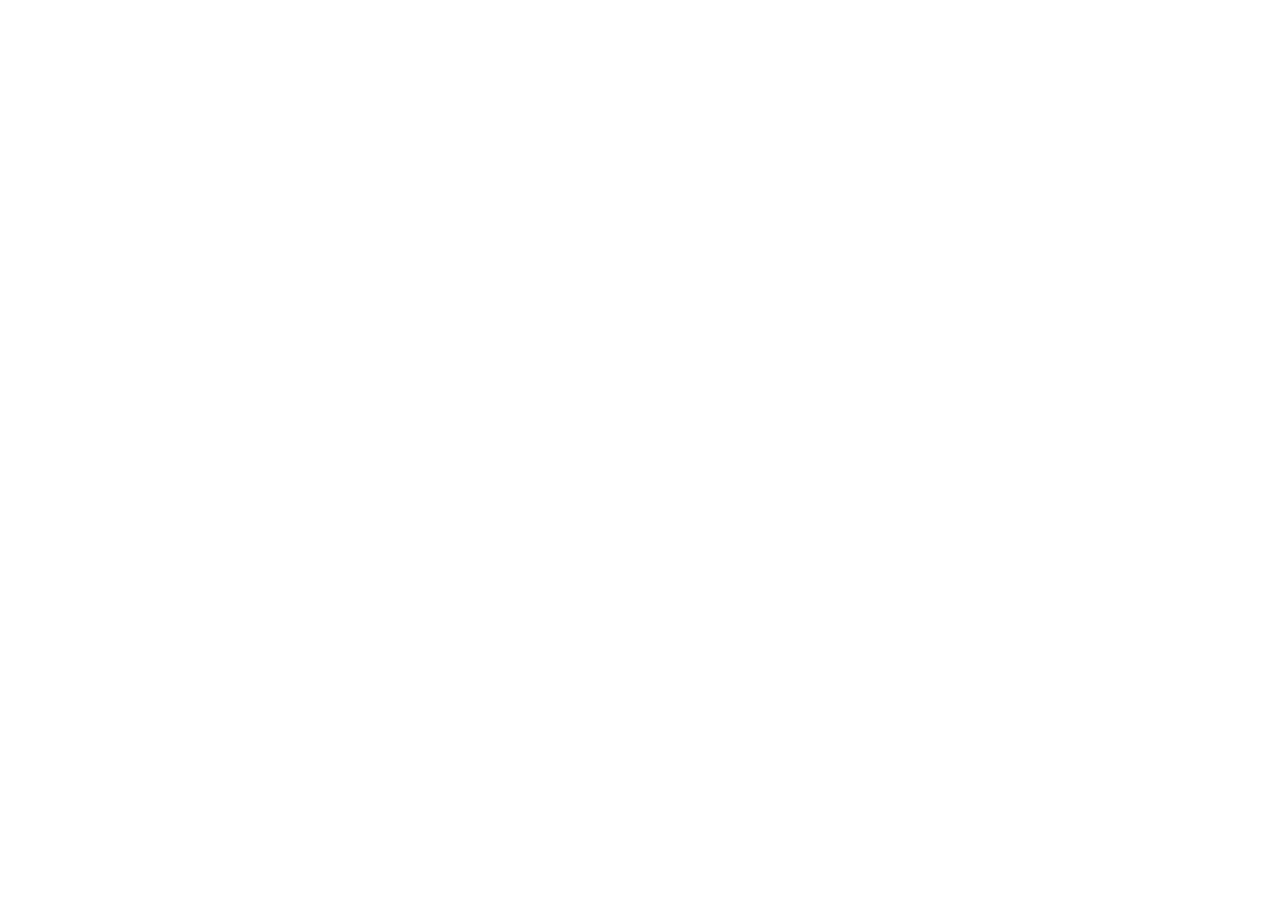
==== commit 9d551388: "Update website with latest build" ====
--- a/index.html
+++ b/index.html
@@ -5,8 +5,8 @@
     <link rel="icon" href="/favicon.ico">
     <meta name="viewport" content="width=device-width, initial-scale=1.0">
     <title>Vite App</title>
-    <script type="module" crossorigin src="/assets/index-D2FkdV0Y.js"></script>
-    <link rel="stylesheet" crossorigin href="/assets/index-Cf24jFCY.css">
+    <script type="module" crossorigin src="/assets/index-c89cKMCR.js"></script>
+    <link rel="stylesheet" crossorigin href="/assets/index-CgmcaiYU.css">
   </head>
   <body>
     <div id="app"></div>
--- a/assets/index-CgmcaiYU.css
+++ b/assets/index-CgmcaiYU.css
@@ -0,0 +1 @@
+html,body{height:100%;margin:0;padding:0}.personal-website[data-v-35e68108]{width:100%;min-height:100vh}:root{--el-color-white:#fff;--el-color-black:#000;--el-color-primary-rgb:64, 158, 255;--el-color-success-rgb:103, 194, 58;--el-color-warning-rgb:230, 162, 60;--el-color-danger-rgb:245, 108, 108;--el-color-error-rgb:245, 108, 108;--el-color-info-rgb:144, 147, 153;--el-font-size-extra-large:20px;--el-font-size-large:18px;--el-font-size-medium:16px;--el-font-size-base:14px;--el-font-size-small:13px;--el-font-size-extra-small:12px;--el-font-family:"Helvetica Neue", Helvetica, "PingFang SC", "Hiragino Sans GB", "Microsoft YaHei", "微软雅黑", Arial, sans-serif;--el-font-weight-primary:500;--el-font-line-height-primary:24px;--el-index-normal:1;--el-index-top:1000;--el-index-popper:2000;--el-border-radius-base:4px;--el-border-radius-small:2px;--el-border-radius-round:20px;--el-border-radius-circle:100%;--el-transition-duration:.3s;--el-transition-duration-fast:.2s;--el-transition-function-ease-in-out-bezier:cubic-bezier(.645, .045, .355, 1);--el-transition-function-fast-bezier:cubic-bezier(.23, 1, .32, 1);--el-transition-all:all var(--el-transition-duration) var(--el-transition-function-ease-in-out-bezier);--el-transition-fade:opacity var(--el-transition-duration) var(--el-transition-function-fast-bezier);--el-transition-md-fade:transform var(--el-transition-duration) var(--el-transition-function-fast-bezier), opacity var(--el-transition-duration) var(--el-transition-function-fast-bezier);--el-transition-fade-linear:opacity var(--el-transition-duration-fast) linear;--el-transition-border:border-color var(--el-transition-duration-fast) var(--el-transition-function-ease-in-out-bezier);--el-transition-box-shadow:box-shadow var(--el-transition-duration-fast) var(--el-transition-function-ease-in-out-bezier);--el-transition-color:color var(--el-transition-duration-fast) var(--el-transition-function-ease-in-out-bezier);--el-component-size-large:40px;--el-component-size:32px;--el-component-size-small:24px;--lightningcss-light:initial;--lightningcss-dark: ;--lightningcss-light:initial;--lightningcss-dark: ;color-scheme:light;--el-color-primary:#409eff;--el-color-primary-light-3:#79bbff;--el-color-primary-light-5:#a0cfff;--el-color-primary-light-7:#c6e2ff;--el-color-primary-light-8:#d9ecff;--el-color-primary-light-9:#ecf5ff;--el-color-primary-dark-2:#337ecc;--el-color-success:#67c23a;--el-color-success-light-3:#95d475;--el-color-success-light-5:#b3e19d;--el-color-success-light-7:#d1edc4;--el-color-success-light-8:#e1f3d8;--el-color-success-light-9:#f0f9eb;--el-color-success-dark-2:#529b2e;--el-color-warning:#e6a23c;--el-color-warning-light-3:#eebe77;--el-color-warning-light-5:#f3d19e;--el-color-warning-light-7:#f8e3c5;--el-color-warning-light-8:#faecd8;--el-color-warning-light-9:#fdf6ec;--el-color-warning-dark-2:#b88230;--el-color-danger:#f56c6c;--el-color-danger-light-3:#f89898;--el-color-danger-light-5:#fab6b6;--el-color-danger-light-7:#fcd3d3;--el-color-danger-light-8:#fde2e2;--el-color-danger-light-9:#fef0f0;--el-color-danger-dark-2:#c45656;--el-color-error:#f56c6c;--el-color-error-light-3:#f89898;--el-color-error-light-5:#fab6b6;--el-color-error-light-7:#fcd3d3;--el-color-error-light-8:#fde2e2;--el-color-error-light-9:#fef0f0;--el-color-error-dark-2:#c45656;--el-color-info:#909399;--el-color-info-light-3:#b1b3b8;--el-color-info-light-5:#c8c9cc;--el-color-info-light-7:#dedfe0;--el-color-info-light-8:#e9e9eb;--el-color-info-light-9:#f4f4f5;--el-color-info-dark-2:#73767a;--el-bg-color:#fff;--el-bg-color-page:#f2f3f5;--el-bg-color-overlay:#fff;--el-text-color-primary:#303133;--el-text-color-regular:#606266;--el-text-color-secondary:#909399;--el-text-color-placeholder:#a8abb2;--el-text-color-disabled:#c0c4cc;--el-border-color:#dcdfe6;--el-border-color-light:#e4e7ed;--el-border-color-lighter:#ebeef5;--el-border-color-extra-light:#f2f6fc;--el-border-color-dark:#d4d7de;--el-border-color-darker:#cdd0d6;--el-fill-color:#f0f2f5;--el-fill-color-light:#f5f7fa;--el-fill-color-lighter:#fafafa;--el-fill-color-extra-light:#fafcff;--el-fill-color-dark:#ebedf0;--el-fill-color-darker:#e6e8eb;--el-fill-color-blank:#fff;--el-box-shadow:0px 12px 32px 4px #0000000a, 0px 8px 20px #00000014;--el-box-shadow-light:0px 0px 12px #0000001f;--el-box-shadow-lighter:0px 0px 6px #0000001f;--el-box-shadow-dark:0px 16px 48px 16px #00000014, 0px 12px 32px #0000001f, 0px 8px 16px -8px #00000029;--el-disabled-bg-color:var(--el-fill-color-light);--el-disabled-text-color:var(--el-text-color-placeholder);--el-disabled-border-color:var(--el-border-color-light);--el-overlay-color:#000c;--el-overlay-color-light:#000000b3;--el-overlay-color-lighter:#00000080;--el-mask-color:#ffffffe6;--el-mask-color-extra-light:#ffffff4d;--el-border-width:1px;--el-border-style:solid;--el-border-color-hover:var(--el-text-color-disabled);--el-border:var(--el-border-width) var(--el-border-style) var(--el-border-color);--el-svg-monochrome-grey:var(--el-border-color)}.fade-in-linear-enter-active,.fade-in-linear-leave-active{transition:var(--el-transition-fade-linear)}.fade-in-linear-enter-from,.fade-in-linear-leave-to{opacity:0}.el-fade-in-linear-enter-active,.el-fade-in-linear-leave-active{transition:var(--el-transition-fade-linear)}.el-fade-in-linear-enter-from,.el-fade-in-linear-leave-to{opacity:0}.el-fade-in-enter-active,.el-fade-in-leave-active{transition:all var(--el-transition-duration) cubic-bezier(.55, 0, .1, 1)}.el-fade-in-enter-from,.el-fade-in-leave-active{opacity:0}.el-zoom-in-center-enter-active,.el-zoom-in-center-leave-active{transition:all var(--el-transition-duration) cubic-bezier(.55, 0, .1, 1)}.el-zoom-in-center-enter-from,.el-zoom-in-center-leave-active{opacity:0;transform:scaleX(0)}.el-zoom-in-top-enter-active,.el-zoom-in-top-leave-active{opacity:1;transition:var(--el-transition-md-fade);transform-origin:top;transform:scaleY(1)}.el-zoom-in-top-enter-active[data-popper-placement^=top],.el-zoom-in-top-leave-active[data-popper-placement^=top]{transform-origin:bottom}.el-zoom-in-top-enter-from,.el-zoom-in-top-leave-active{opacity:0;transform:scaleY(0)}.el-zoom-in-bottom-enter-active,.el-zoom-in-bottom-leave-active{opacity:1;transition:var(--el-transition-md-fade);transform-origin:bottom;transform:scaleY(1)}.el-zoom-in-bottom-enter-from,.el-zoom-in-bottom-leave-active{opacity:0;transform:scaleY(0)}.el-zoom-in-left-enter-active,.el-zoom-in-left-leave-active{opacity:1;transition:var(--el-transition-md-fade);transform-origin:0 0;transform:scale(1)}.el-zoom-in-left-enter-from,.el-zoom-in-left-leave-active{opacity:0;transform:scale(.45)}.collapse-transition{transition:var(--el-transition-duration) height ease-in-out, var(--el-transition-duration) padding-top ease-in-out, var(--el-transition-duration) padding-bottom ease-in-out}.el-collapse-transition-leave-active,.el-collapse-transition-enter-active{transition:var(--el-transition-duration) max-height ease-in-out, var(--el-transition-duration) padding-top ease-in-out, var(--el-transition-duration) padding-bottom ease-in-out}.horizontal-collapse-transition{transition:var(--el-transition-duration) width ease-in-out, var(--el-transition-duration) padding-left ease-in-out, var(--el-transition-duration) padding-right ease-in-out}.el-list-enter-active,.el-list-leave-active{transition:all 1s}.el-list-enter-from,.el-list-leave-to{opacity:0;transform:translateY(-30px)}.el-list-leave-active{position:absolute!important}.el-opacity-transition{transition:opacity var(--el-transition-duration) cubic-bezier(.55, 0, .1, 1)}.el-icon--right{margin-left:5px}.el-icon--left{margin-right:5px}@keyframes rotating{0%{transform:rotate(0)}to{transform:rotate(360deg)}}.el-icon{--color:inherit;fill:currentColor;width:1em;height:1em;color:var(--color);line-height:1em;font-size:inherit;justify-content:center;align-items:center;display:inline-flex;position:relative}.el-icon.is-loading{animation:2s linear infinite rotating}.el-icon svg{width:1em;height:1em}.el-affix--fixed{position:fixed}.el-alert{--el-alert-padding:8px 16px;--el-alert-border-radius-base:var(--el-border-radius-base);--el-alert-title-font-size:14px;--el-alert-title-with-description-font-size:16px;--el-alert-description-font-size:14px;--el-alert-close-font-size:16px;--el-alert-close-customed-font-size:14px;--el-alert-icon-size:16px;--el-alert-icon-large-size:28px;width:100%;padding:var(--el-alert-padding);box-sizing:border-box;border-radius:var(--el-alert-border-radius-base);background-color:var(--el-color-white);opacity:1;transition:opacity var(--el-transition-duration-fast);align-items:center;margin:0;display:flex;position:relative;overflow:hidden}.el-alert.is-light .el-alert__close-btn{color:var(--el-text-color-placeholder)}.el-alert.is-dark .el-alert__close-btn,.el-alert.is-dark .el-alert__description{color:var(--el-color-white)}.el-alert.is-center{justify-content:center}.el-alert--primary{--el-alert-bg-color:var(--el-color-primary-light-9)}.el-alert--primary.is-light{background-color:var(--el-alert-bg-color);color:var(--el-color-primary)}.el-alert--primary.is-light .el-alert__description{color:var(--el-color-primary)}.el-alert--primary.is-dark{background-color:var(--el-color-primary);color:var(--el-color-white)}.el-alert--success{--el-alert-bg-color:var(--el-color-success-light-9)}.el-alert--success.is-light{background-color:var(--el-alert-bg-color);color:var(--el-color-success)}.el-alert--success.is-light .el-alert__description{color:var(--el-color-success)}.el-alert--success.is-dark{background-color:var(--el-color-success);color:var(--el-color-white)}.el-alert--info{--el-alert-bg-color:var(--el-color-info-light-9)}.el-alert--info.is-light{background-color:var(--el-alert-bg-color);color:var(--el-color-info)}.el-alert--info.is-light .el-alert__description{color:var(--el-color-info)}.el-alert--info.is-dark{background-color:var(--el-color-info);color:var(--el-color-white)}.el-alert--warning{--el-alert-bg-color:var(--el-color-warning-light-9)}.el-alert--warning.is-light{background-color:var(--el-alert-bg-color);color:var(--el-color-warning)}.el-alert--warning.is-light .el-alert__description{color:var(--el-color-warning)}.el-alert--warning.is-dark{background-color:var(--el-color-warning);color:var(--el-color-white)}.el-alert--error{--el-alert-bg-color:var(--el-color-error-light-9)}.el-alert--error.is-light{background-color:var(--el-alert-bg-color);color:var(--el-color-error)}.el-alert--error.is-light .el-alert__description{color:var(--el-color-error)}.el-alert--error.is-dark{background-color:var(--el-color-error);color:var(--el-color-white)}.el-alert__content{flex-direction:column;gap:4px;display:flex}.el-alert .el-alert__icon{font-size:var(--el-alert-icon-size);width:var(--el-alert-icon-size);margin-right:8px}.el-alert .el-alert__icon.is-big{font-size:var(--el-alert-icon-large-size);width:var(--el-alert-icon-large-size);margin-right:12px}.el-alert__title{font-size:var(--el-alert-title-font-size);line-height:24px}.el-alert__title.with-description{font-size:var(--el-alert-title-with-description-font-size)}.el-alert .el-alert__description{font-size:var(--el-alert-description-font-size);margin:0}.el-alert .el-alert__close-btn{font-size:var(--el-alert-close-font-size);opacity:1;cursor:pointer;position:absolute;top:12px;right:16px}.el-alert .el-alert__close-btn.is-customed{font-style:normal;font-size:var(--el-alert-close-customed-font-size);line-height:24px;top:8px}.el-alert-fade-enter-from,.el-alert-fade-leave-active{opacity:0}.el-aside{box-sizing:border-box;width:var(--el-aside-width,300px);flex-shrink:0;overflow:auto}.el-autocomplete{--el-input-text-color:var(--el-text-color-regular);--el-input-border:var(--el-border);--el-input-hover-border:var(--el-border-color-hover);--el-input-focus-border:var(--el-color-primary);--el-input-transparent-border:0 0 0 1px transparent inset;--el-input-border-color:var(--el-border-color);--el-input-border-radius:var(--el-border-radius-base);--el-input-bg-color:var(--el-fill-color-blank);--el-input-icon-color:var(--el-text-color-placeholder);--el-input-placeholder-color:var(--el-text-color-placeholder);--el-input-hover-border-color:var(--el-border-color-hover);--el-input-clear-hover-color:var(--el-text-color-secondary);--el-input-focus-border-color:var(--el-color-primary);--el-input-width:100%;width:var(--el-input-width);display:inline-block;position:relative}.el-autocomplete__popper.el-popper{background:var(--el-bg-color-overlay);border:1px solid var(--el-border-color-light);box-shadow:var(--el-box-shadow-light)}.el-autocomplete__popper.el-popper .el-popper__arrow:before{border:1px solid var(--el-border-color-light)}.el-autocomplete__popper.el-popper[data-popper-placement^=top] .el-popper__arrow:before{border-top-color:#0000;border-left-color:#0000}.el-autocomplete__popper.el-popper[data-popper-placement^=bottom] .el-popper__arrow:before{border-bottom-color:#0000;border-right-color:#0000}.el-autocomplete__popper.el-popper[data-popper-placement^=left] .el-popper__arrow:before{border-bottom-color:#0000;border-left-color:#0000}.el-autocomplete__popper.el-popper[data-popper-placement^=right] .el-popper__arrow:before{border-top-color:#0000;border-right-color:#0000}.el-autocomplete-suggestion{border-radius:var(--el-border-radius-base);box-sizing:border-box}.el-autocomplete-suggestion__header{border-bottom:1px solid var(--el-border-color-lighter);padding:10px}.el-autocomplete-suggestion__footer{border-top:1px solid var(--el-border-color-lighter);padding:10px}.el-autocomplete-suggestion__wrap{box-sizing:border-box;max-height:280px;padding:10px 0}.el-autocomplete-suggestion__list{margin:0;padding:0}.el-autocomplete-suggestion li{cursor:pointer;color:var(--el-text-color-regular);line-height:34px;font-size:var(--el-font-size-base);text-align:left;text-overflow:ellipsis;white-space:nowrap;margin:0;padding:0 20px;list-style:none;overflow:hidden}.el-autocomplete-suggestion li:hover,.el-autocomplete-suggestion li.highlighted{background-color:var(--el-fill-color-light)}.el-autocomplete-suggestion li.divider{border-top:1px solid var(--el-color-black);margin-top:6px}.el-autocomplete-suggestion li.divider:last-child{margin-bottom:-6px}.el-autocomplete-suggestion.is-loading li{cursor:default;height:100px;color:var(--el-text-color-secondary);justify-content:center;align-items:center;font-size:20px;display:flex}.el-autocomplete-suggestion.is-loading li:hover{background-color:var(--el-bg-color-overlay)}.el-avatar{--el-avatar-text-color:var(--el-color-white);--el-avatar-bg-color:var(--el-text-color-disabled);--el-avatar-text-size:14px;--el-avatar-icon-size:18px;--el-avatar-border-radius:var(--el-border-radius-base);--el-avatar-size-large:56px;--el-avatar-size:40px;--el-avatar-size-small:24px;box-sizing:border-box;text-align:center;color:var(--el-avatar-text-color);background:var(--el-avatar-bg-color);width:var(--el-avatar-size);height:var(--el-avatar-size);font-size:var(--el-avatar-text-size);outline:none;justify-content:center;align-items:center;display:inline-flex;overflow:hidden}.el-avatar>img{width:100%;height:100%;display:block}.el-avatar--circle{border-radius:50%}.el-avatar--square{border-radius:var(--el-avatar-border-radius)}.el-avatar--icon{font-size:var(--el-avatar-icon-size)}.el-avatar--small{--el-avatar-size:24px}.el-avatar--large{--el-avatar-size:56px}.el-avatar-group{--el-avatar-group-item-gap:-8px;--el-avatar-group-collapse-item-gap:4px;display:inline-flex}.el-avatar-group .el-avatar{border:1px solid var(--el-border-color-extra-light)}.el-avatar-group .el-avatar:not(:first-child){margin-left:var(--el-avatar-group-item-gap)}.el-avatar-group__collapse-avatars{--el-avatar-group-item-gap:-8px;--el-avatar-group-collapse-item-gap:4px}.el-avatar-group__collapse-avatars .el-avatar:not(:first-child){margin-left:var(--el-avatar-group-collapse-item-gap)}.el-backtop{--el-backtop-bg-color:var(--el-bg-color-overlay);--el-backtop-text-color:var(--el-color-primary);--el-backtop-hover-bg-color:var(--el-border-color-extra-light);background-color:var(--el-backtop-bg-color);width:40px;height:40px;color:var(--el-backtop-text-color);box-shadow:var(--el-box-shadow-lighter);cursor:pointer;z-index:5;border-radius:50%;justify-content:center;align-items:center;font-size:20px;display:flex;position:fixed}.el-backtop:hover{background-color:var(--el-backtop-hover-bg-color)}.el-backtop__icon{font-size:20px}.el-badge{--el-badge-bg-color:var(--el-color-danger);--el-badge-radius:10px;--el-badge-font-size:12px;--el-badge-padding:6px;--el-badge-size:18px;vertical-align:middle;width:fit-content;display:inline-block;position:relative}.el-badge__content{background-color:var(--el-badge-bg-color);border-radius:var(--el-badge-radius);color:var(--el-color-white);font-size:var(--el-badge-font-size);height:var(--el-badge-size);padding:0 var(--el-badge-padding);white-space:nowrap;border:1px solid var(--el-bg-color);justify-content:center;align-items:center;display:inline-flex}.el-badge__content.is-fixed{top:0;right:calc(1px + var(--el-badge-size) / 2);z-index:var(--el-index-normal);position:absolute;transform:translateY(-50%)translate(100%)}.el-badge__content.is-fixed.is-dot{right:5px}.el-badge__content.is-dot{border-radius:50%;width:8px;height:8px;padding:0;right:0}.el-badge__content.is-hide-zero{display:none}.el-badge__content--primary{background-color:var(--el-color-primary)}.el-badge__content--success{background-color:var(--el-color-success)}.el-badge__content--warning{background-color:var(--el-color-warning)}.el-badge__content--info{background-color:var(--el-color-info)}.el-badge__content--danger{background-color:var(--el-color-danger)}.el-breadcrumb__separator{color:var(--el-text-color-placeholder);margin:0 9px;font-weight:700}.el-breadcrumb__separator.el-icon{margin:0 6px;font-weight:400}.el-breadcrumb__separator.el-icon svg{vertical-align:middle}.el-breadcrumb__item{float:left;align-items:center;display:inline-flex}.el-breadcrumb__inner{color:var(--el-text-color-regular)}.el-breadcrumb__inner.is-link,.el-breadcrumb__inner a{transition:var(--el-transition-color);color:var(--el-text-color-primary);font-weight:700;text-decoration:none}.el-breadcrumb__inner.is-link:hover,.el-breadcrumb__inner a:hover{color:var(--el-color-primary);cursor:pointer}.el-breadcrumb__item:last-child .el-breadcrumb__inner,.el-breadcrumb__item:last-child .el-breadcrumb__inner:hover,.el-breadcrumb__item:last-child .el-breadcrumb__inner a,.el-breadcrumb__item:last-child .el-breadcrumb__inner a:hover{color:var(--el-text-color-regular);cursor:text;font-weight:400}.el-breadcrumb__item:last-child .el-breadcrumb__separator{display:none}.el-breadcrumb{font-size:14px;line-height:1}.el-breadcrumb:before,.el-breadcrumb:after{content:"";display:table}.el-breadcrumb:after{clear:both}.el-button-group>.el-button+.el-button{margin-left:0}.el-button-group>.el-button:first-child:last-child{border-top-right-radius:var(--el-border-radius-base);border-bottom-right-radius:var(--el-border-radius-base);border-top-left-radius:var(--el-border-radius-base);border-bottom-left-radius:var(--el-border-radius-base)}.el-button-group>.el-button:first-child:last-child.is-round{border-radius:var(--el-border-radius-round)}.el-button-group>.el-button:first-child:last-child.is-circle{border-radius:50%}.el-button-group>.el-button:not(:first-child):not(:last-child){border-radius:0}.el-button-group>.el-button:hover,.el-button-group>.el-button:focus,.el-button-group>.el-button:active,.el-button-group>.el-button.is-active{z-index:1}.el-button-group--horizontal{vertical-align:middle;display:inline-block}.el-button-group--horizontal:before,.el-button-group--horizontal:after{content:"";display:table}.el-button-group--horizontal:after{clear:both}.el-button-group--horizontal>.el-button{float:left;position:relative}.el-button-group--horizontal>.el-button:first-child{border-top-right-radius:0;border-bottom-right-radius:0}.el-button-group--horizontal>.el-button:last-child{border-top-left-radius:0;border-bottom-left-radius:0}.el-button-group--horizontal>.el-button:not(:last-child){margin-right:-1px}.el-button-group--horizontal .el-button--primary:first-child{border-right-color:var(--el-button-divide-border-color)}.el-button-group--horizontal .el-button--primary:last-child{border-left-color:var(--el-button-divide-border-color)}.el-button-group--horizontal .el-button--primary:not(:first-child):not(:last-child){border-left-color:var(--el-button-divide-border-color);border-right-color:var(--el-button-divide-border-color)}.el-button-group--horizontal .el-button--success:first-child{border-right-color:var(--el-button-divide-border-color)}.el-button-group--horizontal .el-button--success:last-child{border-left-color:var(--el-button-divide-border-color)}.el-button-group--horizontal .el-button--success:not(:first-child):not(:last-child){border-left-color:var(--el-button-divide-border-color);border-right-color:var(--el-button-divide-border-color)}.el-button-group--horizontal .el-button--warning:first-child{border-right-color:var(--el-button-divide-border-color)}.el-button-group--horizontal .el-button--warning:last-child{border-left-color:var(--el-button-divide-border-color)}.el-button-group--horizontal .el-button--warning:not(:first-child):not(:last-child){border-left-color:var(--el-button-divide-border-color);border-right-color:var(--el-button-divide-border-color)}.el-button-group--horizontal .el-button--danger:first-child{border-right-color:var(--el-button-divide-border-color)}.el-button-group--horizontal .el-button--danger:last-child{border-left-color:var(--el-button-divide-border-color)}.el-button-group--horizontal .el-button--danger:not(:first-child):not(:last-child){border-left-color:var(--el-button-divide-border-color);border-right-color:var(--el-button-divide-border-color)}.el-button-group--horizontal .el-button--info:first-child{border-right-color:var(--el-button-divide-border-color)}.el-button-group--horizontal .el-button--info:last-child{border-left-color:var(--el-button-divide-border-color)}.el-button-group--horizontal .el-button--info:not(:first-child):not(:last-child){border-left-color:var(--el-button-divide-border-color);border-right-color:var(--el-button-divide-border-color)}.el-button-group--horizontal>.el-dropdown>.el-button{border-left-color:var(--el-button-divide-border-color);border-top-left-radius:0;border-bottom-left-radius:0}.el-button-group--vertical{flex-direction:column;align-items:stretch;display:inline-flex}.el-button-group--vertical>.el-button{margin-top:-1px}.el-button-group--vertical>.el-button:first-child{border-bottom-right-radius:0;border-bottom-left-radius:0}.el-button-group--vertical>.el-button:last-child{border-top-left-radius:0;border-top-right-radius:0}.el-button-group--vertical>.el-dropdown{margin-top:-1px}.el-button-group--vertical>.el-dropdown>.el-button{border-left-color:var(--el-button-divide-border-color);border-top-left-radius:0;border-top-right-radius:0}.el-button-group--vertical .el-button--primary:first-child{border-bottom-color:var(--el-button-divide-border-color)}.el-button-group--vertical .el-button--primary:last-child{border-top-color:var(--el-button-divide-border-color)}.el-button-group--vertical .el-button--primary:not(:first-child):not(:last-child){border-top-color:var(--el-button-divide-border-color);border-bottom-color:var(--el-button-divide-border-color)}.el-button-group--vertical .el-button--success:first-child{border-bottom-color:var(--el-button-divide-border-color)}.el-button-group--vertical .el-button--success:last-child{border-top-color:var(--el-button-divide-border-color)}.el-button-group--vertical .el-button--success:not(:first-child):not(:last-child){border-top-color:var(--el-button-divide-border-color);border-bottom-color:var(--el-button-divide-border-color)}.el-button-group--vertical .el-button--warning:first-child{border-bottom-color:var(--el-button-divide-border-color)}.el-button-group--vertical .el-button--warning:last-child{border-top-color:var(--el-button-divide-border-color)}.el-button-group--vertical .el-button--warning:not(:first-child):not(:last-child){border-top-color:var(--el-button-divide-border-color);border-bottom-color:var(--el-button-divide-border-color)}.el-button-group--vertical .el-button--danger:first-child{border-bottom-color:var(--el-button-divide-border-color)}.el-button-group--vertical .el-button--danger:last-child{border-top-color:var(--el-button-divide-border-color)}.el-button-group--vertical .el-button--danger:not(:first-child):not(:last-child){border-top-color:var(--el-button-divide-border-color);border-bottom-color:var(--el-button-divide-border-color)}.el-button-group--vertical .el-button--info:first-child{border-bottom-color:var(--el-button-divide-border-color)}.el-button-group--vertical .el-button--info:last-child{border-top-color:var(--el-button-divide-border-color)}.el-button-group--vertical .el-button--info:not(:first-child):not(:last-child){border-top-color:var(--el-button-divide-border-color);border-bottom-color:var(--el-button-divide-border-color)}.el-button{--el-button-font-weight:var(--el-font-weight-primary);--el-button-border-color:var(--el-border-color);--el-button-bg-color:var(--el-fill-color-blank);--el-button-text-color:var(--el-text-color-regular);--el-button-disabled-text-color:var(--el-disabled-text-color);--el-button-disabled-bg-color:var(--el-fill-color-blank);--el-button-disabled-border-color:var(--el-border-color-light);--el-button-divide-border-color:#ffffff80;--el-button-hover-text-color:var(--el-color-primary);--el-button-hover-bg-color:var(--el-color-primary-light-9);--el-button-hover-border-color:var(--el-color-primary-light-7);--el-button-active-text-color:var(--el-button-hover-text-color);--el-button-active-border-color:var(--el-color-primary);--el-button-active-bg-color:var(--el-button-hover-bg-color);--el-button-outline-color:var(--el-color-primary-light-5);--el-button-hover-link-text-color:var(--el-text-color-secondary);--el-button-active-color:var(--el-text-color-primary);white-space:nowrap;cursor:pointer;height:32px;color:var(--el-button-text-color);text-align:center;box-sizing:border-box;line-height:1;font-weight:var(--el-button-font-weight);-webkit-user-select:none;user-select:none;vertical-align:middle;-webkit-appearance:none;background-color:var(--el-button-bg-color);border:var(--el-border);border-color:var(--el-button-border-color);outline:none;justify-content:center;align-items:center;transition:all .1s;display:inline-flex}.el-button:hover{color:var(--el-button-hover-text-color);border-color:var(--el-button-hover-border-color);background-color:var(--el-button-hover-bg-color);outline:none}.el-button:active{color:var(--el-button-active-text-color);border-color:var(--el-button-active-border-color);background-color:var(--el-button-active-bg-color);outline:none}.el-button:focus-visible{outline:2px solid var(--el-button-outline-color);outline-offset:1px;transition:outline-offset,outline}.el-button>span{align-items:center;display:inline-flex}.el-button+.el-button{margin-left:12px}.el-button{font-size:var(--el-font-size-base);border-radius:var(--el-border-radius-base);padding:8px 15px}.el-button.is-round{padding:8px 15px}.el-button::-moz-focus-inner{border:0}.el-button [class*=el-icon]+span{margin-left:6px}.el-button [class*=el-icon] svg{vertical-align:bottom}.el-button.is-plain{--el-button-hover-text-color:var(--el-color-primary);--el-button-hover-bg-color:var(--el-fill-color-blank);--el-button-hover-border-color:var(--el-color-primary)}.el-button.is-active{color:var(--el-button-active-text-color);border-color:var(--el-button-active-border-color);background-color:var(--el-button-active-bg-color);outline:none}.el-button.is-disabled,.el-button.is-disabled:hover{color:var(--el-button-disabled-text-color);cursor:not-allowed;background-image:none;background-color:var(--el-button-disabled-bg-color);border-color:var(--el-button-disabled-border-color)}.el-button.is-loading{pointer-events:none;position:relative}.el-button.is-loading:before{z-index:1;pointer-events:none;content:"";border-radius:inherit;background-color:var(--el-mask-color-extra-light);position:absolute;inset:-1px}.el-button.is-round{border-radius:var(--el-border-radius-round)}.el-button.is-dashed{--el-button-hover-text-color:var(--el-color-primary);--el-button-hover-bg-color:var(--el-fill-color-blank);--el-button-hover-border-color:var(--el-color-primary);border-style:dashed}.el-button.is-circle{border-radius:50%;width:32px;padding:8px}.el-button.is-text{color:var(--el-button-text-color);background-color:#0000;border:0 solid #0000}.el-button.is-text.is-disabled{color:var(--el-button-disabled-text-color);background-color:#0000!important}.el-button.is-text:not(.is-disabled):hover{background-color:var(--el-fill-color-light)}.el-button.is-text:not(.is-disabled):focus-visible{outline:2px solid var(--el-button-outline-color);outline-offset:1px;transition:outline-offset,outline}.el-button.is-text:not(.is-disabled):active{background-color:var(--el-fill-color)}.el-button.is-text:not(.is-disabled).is-has-bg{background-color:var(--el-fill-color-light)}.el-button.is-text:not(.is-disabled).is-has-bg:hover{background-color:var(--el-fill-color)}.el-button.is-text:not(.is-disabled).is-has-bg:active{background-color:var(--el-fill-color-dark)}.el-button__text--expand{letter-spacing:.3em;margin-right:-.3em}.el-button.is-link{color:var(--el-button-text-color);background:0 0;border-color:#0000;height:auto;padding:2px}.el-button.is-link:hover{color:var(--el-button-hover-link-text-color)}.el-button.is-link.is-disabled{color:var(--el-button-disabled-text-color);background-color:#0000!important;border-color:#0000!important}.el-button.is-link:not(.is-disabled):hover{background-color:#0000;border-color:#0000}.el-button.is-link:not(.is-disabled):active{color:var(--el-button-active-color);background-color:#0000;border-color:#0000}.el-button--text{color:var(--el-color-primary);background:0 0;border-color:#0000;padding-left:0;padding-right:0}.el-button--text.is-disabled{color:var(--el-button-disabled-text-color);background-color:#0000!important;border-color:#0000!important}.el-button--text:not(.is-disabled):hover{color:var(--el-color-primary-light-3);background-color:#0000;border-color:#0000}.el-button--text:not(.is-disabled):active{color:var(--el-color-primary-dark-2);background-color:#0000;border-color:#0000}.el-button__link--expand{letter-spacing:.3em;margin-right:-.3em}.el-button--primary{--el-button-text-color:var(--el-color-white);--el-button-bg-color:var(--el-color-primary);--el-button-border-color:var(--el-color-primary);--el-button-outline-color:var(--el-color-primary-light-5);--el-button-active-color:var(--el-color-primary-dark-2);--el-button-hover-text-color:var(--el-color-white);--el-button-hover-link-text-color:var(--el-color-primary-light-5);--el-button-hover-bg-color:var(--el-color-primary-light-3);--el-button-hover-border-color:var(--el-color-primary-light-3);--el-button-active-bg-color:var(--el-color-primary-dark-2);--el-button-active-border-color:var(--el-color-primary-dark-2);--el-button-disabled-text-color:var(--el-color-white);--el-button-disabled-bg-color:var(--el-color-primary-light-5);--el-button-disabled-border-color:var(--el-color-primary-light-5)}.el-button--primary.is-plain,.el-button--primary.is-text,.el-button--primary.is-link{--el-button-text-color:var(--el-color-primary);--el-button-bg-color:var(--el-color-primary-light-9);--el-button-border-color:var(--el-color-primary-light-5);--el-button-hover-text-color:var(--el-color-white);--el-button-hover-bg-color:var(--el-color-primary);--el-button-hover-border-color:var(--el-color-primary);--el-button-active-text-color:var(--el-color-white)}.el-button--primary.is-plain.is-disabled,.el-button--primary.is-plain.is-disabled:hover,.el-button--primary.is-plain.is-disabled:focus,.el-button--primary.is-plain.is-disabled:active,.el-button--primary.is-text.is-disabled,.el-button--primary.is-text.is-disabled:hover,.el-button--primary.is-text.is-disabled:focus,.el-button--primary.is-text.is-disabled:active,.el-button--primary.is-link.is-disabled,.el-button--primary.is-link.is-disabled:hover,.el-button--primary.is-link.is-disabled:focus,.el-button--primary.is-link.is-disabled:active{color:var(--el-color-primary-light-5);background-color:var(--el-color-primary-light-9);border-color:var(--el-color-primary-light-8)}.el-button--primary.is-dashed{--el-button-text-color:var(--el-color-primary);--el-button-bg-color:var(--el-color-primary-light-9);--el-button-border-color:var(--el-color-primary-light-5);--el-button-hover-text-color:var(--el-color-primary);--el-button-hover-bg-color:var(--el-color-primary-light-9);--el-button-hover-border-color:var(--el-color-primary-light-3);--el-button-active-text-color:var(--el-color-primary-dark-2);--el-button-active-bg-color:var(--el-color-primary-light-9);--el-button-active-border-color:var(--el-color-primary-dark-2)}.el-button--primary.is-dashed.is-disabled,.el-button--primary.is-dashed.is-disabled:hover,.el-button--primary.is-dashed.is-disabled:focus,.el-button--primary.is-dashed.is-disabled:active{color:var(--el-color-primary-light-5);background-color:var(--el-color-primary-light-9);border-color:var(--el-color-primary-light-8)}.el-button--success{--el-button-text-color:var(--el-color-white);--el-button-bg-color:var(--el-color-success);--el-button-border-color:var(--el-color-success);--el-button-outline-color:var(--el-color-success-light-5);--el-button-active-color:var(--el-color-success-dark-2);--el-button-hover-text-color:var(--el-color-white);--el-button-hover-link-text-color:var(--el-color-success-light-5);--el-button-hover-bg-color:var(--el-color-success-light-3);--el-button-hover-border-color:var(--el-color-success-light-3);--el-button-active-bg-color:var(--el-color-success-dark-2);--el-button-active-border-color:var(--el-color-success-dark-2);--el-button-disabled-text-color:var(--el-color-white);--el-button-disabled-bg-color:var(--el-color-success-light-5);--el-button-disabled-border-color:var(--el-color-success-light-5)}.el-button--success.is-plain,.el-button--success.is-text,.el-button--success.is-link{--el-button-text-color:var(--el-color-success);--el-button-bg-color:var(--el-color-success-light-9);--el-button-border-color:var(--el-color-success-light-5);--el-button-hover-text-color:var(--el-color-white);--el-button-hover-bg-color:var(--el-color-success);--el-button-hover-border-color:var(--el-color-success);--el-button-active-text-color:var(--el-color-white)}.el-button--success.is-plain.is-disabled,.el-button--success.is-plain.is-disabled:hover,.el-button--success.is-plain.is-disabled:focus,.el-button--success.is-plain.is-disabled:active,.el-button--success.is-text.is-disabled,.el-button--success.is-text.is-disabled:hover,.el-button--success.is-text.is-disabled:focus,.el-button--success.is-text.is-disabled:active,.el-button--success.is-link.is-disabled,.el-button--success.is-link.is-disabled:hover,.el-button--success.is-link.is-disabled:focus,.el-button--success.is-link.is-disabled:active{color:var(--el-color-success-light-5);background-color:var(--el-color-success-light-9);border-color:var(--el-color-success-light-8)}.el-button--success.is-dashed{--el-button-text-color:var(--el-color-success);--el-button-bg-color:var(--el-color-success-light-9);--el-button-border-color:var(--el-color-success-light-5);--el-button-hover-text-color:var(--el-color-success);--el-button-hover-bg-color:var(--el-color-success-light-9);--el-button-hover-border-color:var(--el-color-success-light-3);--el-button-active-text-color:var(--el-color-success-dark-2);--el-button-active-bg-color:var(--el-color-success-light-9);--el-button-active-border-color:var(--el-color-success-dark-2)}.el-button--success.is-dashed.is-disabled,.el-button--success.is-dashed.is-disabled:hover,.el-button--success.is-dashed.is-disabled:focus,.el-button--success.is-dashed.is-disabled:active{color:var(--el-color-success-light-5);background-color:var(--el-color-success-light-9);border-color:var(--el-color-success-light-8)}.el-button--warning{--el-button-text-color:var(--el-color-white);--el-button-bg-color:var(--el-color-warning);--el-button-border-color:var(--el-color-warning);--el-button-outline-color:var(--el-color-warning-light-5);--el-button-active-color:var(--el-color-warning-dark-2);--el-button-hover-text-color:var(--el-color-white);--el-button-hover-link-text-color:var(--el-color-warning-light-5);--el-button-hover-bg-color:var(--el-color-warning-light-3);--el-button-hover-border-color:var(--el-color-warning-light-3);--el-button-active-bg-color:var(--el-color-warning-dark-2);--el-button-active-border-color:var(--el-color-warning-dark-2);--el-button-disabled-text-color:var(--el-color-white);--el-button-disabled-bg-color:var(--el-color-warning-light-5);--el-button-disabled-border-color:var(--el-color-warning-light-5)}.el-button--warning.is-plain,.el-button--warning.is-text,.el-button--warning.is-link{--el-button-text-color:var(--el-color-warning);--el-button-bg-color:var(--el-color-warning-light-9);--el-button-border-color:var(--el-color-warning-light-5);--el-button-hover-text-color:var(--el-color-white);--el-button-hover-bg-color:var(--el-color-warning);--el-button-hover-border-color:var(--el-color-warning);--el-button-active-text-color:var(--el-color-white)}.el-button--warning.is-plain.is-disabled,.el-button--warning.is-plain.is-disabled:hover,.el-button--warning.is-plain.is-disabled:focus,.el-button--warning.is-plain.is-disabled:active,.el-button--warning.is-text.is-disabled,.el-button--warning.is-text.is-disabled:hover,.el-button--warning.is-text.is-disabled:focus,.el-button--warning.is-text.is-disabled:active,.el-button--warning.is-link.is-disabled,.el-button--warning.is-link.is-disabled:hover,.el-button--warning.is-link.is-disabled:focus,.el-button--warning.is-link.is-disabled:active{color:var(--el-color-warning-light-5);background-color:var(--el-color-warning-light-9);border-color:var(--el-color-warning-light-8)}.el-button--warning.is-dashed{--el-button-text-color:var(--el-color-warning);--el-button-bg-color:var(--el-color-warning-light-9);--el-button-border-color:var(--el-color-warning-light-5);--el-button-hover-text-color:var(--el-color-warning);--el-button-hover-bg-color:var(--el-color-warning-light-9);--el-button-hover-border-color:var(--el-color-warning-light-3);--el-button-active-text-color:var(--el-color-warning-dark-2);--el-button-active-bg-color:var(--el-color-warning-light-9);--el-button-active-border-color:var(--el-color-warning-dark-2)}.el-button--warning.is-dashed.is-disabled,.el-button--warning.is-dashed.is-disabled:hover,.el-button--warning.is-dashed.is-disabled:focus,.el-button--warning.is-dashed.is-disabled:active{color:var(--el-color-warning-light-5);background-color:var(--el-color-warning-light-9);border-color:var(--el-color-warning-light-8)}.el-button--danger{--el-button-text-color:var(--el-color-white);--el-button-bg-color:var(--el-color-danger);--el-button-border-color:var(--el-color-danger);--el-button-outline-color:var(--el-color-danger-light-5);--el-button-active-color:var(--el-color-danger-dark-2);--el-button-hover-text-color:var(--el-color-white);--el-button-hover-link-text-color:var(--el-color-danger-light-5);--el-button-hover-bg-color:var(--el-color-danger-light-3);--el-button-hover-border-color:var(--el-color-danger-light-3);--el-button-active-bg-color:var(--el-color-danger-dark-2);--el-button-active-border-color:var(--el-color-danger-dark-2);--el-button-disabled-text-color:var(--el-color-white);--el-button-disabled-bg-color:var(--el-color-danger-light-5);--el-button-disabled-border-color:var(--el-color-danger-light-5)}.el-button--danger.is-plain,.el-button--danger.is-text,.el-button--danger.is-link{--el-button-text-color:var(--el-color-danger);--el-button-bg-color:var(--el-color-danger-light-9);--el-button-border-color:var(--el-color-danger-light-5);--el-button-hover-text-color:var(--el-color-white);--el-button-hover-bg-color:var(--el-color-danger);--el-button-hover-border-color:var(--el-color-danger);--el-button-active-text-color:var(--el-color-white)}.el-button--danger.is-plain.is-disabled,.el-button--danger.is-plain.is-disabled:hover,.el-button--danger.is-plain.is-disabled:focus,.el-button--danger.is-plain.is-disabled:active,.el-button--danger.is-text.is-disabled,.el-button--danger.is-text.is-disabled:hover,.el-button--danger.is-text.is-disabled:focus,.el-button--danger.is-text.is-disabled:active,.el-button--danger.is-link.is-disabled,.el-button--danger.is-link.is-disabled:hover,.el-button--danger.is-link.is-disabled:focus,.el-button--danger.is-link.is-disabled:active{color:var(--el-color-danger-light-5);background-color:var(--el-color-danger-light-9);border-color:var(--el-color-danger-light-8)}.el-button--danger.is-dashed{--el-button-text-color:var(--el-color-danger);--el-button-bg-color:var(--el-color-danger-light-9);--el-button-border-color:var(--el-color-danger-light-5);--el-button-hover-text-color:var(--el-color-danger);--el-button-hover-bg-color:var(--el-color-danger-light-9);--el-button-hover-border-color:var(--el-color-danger-light-3);--el-button-active-text-color:var(--el-color-danger-dark-2);--el-button-active-bg-color:var(--el-color-danger-light-9);--el-button-active-border-color:var(--el-color-danger-dark-2)}.el-button--danger.is-dashed.is-disabled,.el-button--danger.is-dashed.is-disabled:hover,.el-button--danger.is-dashed.is-disabled:focus,.el-button--danger.is-dashed.is-disabled:active{color:var(--el-color-danger-light-5);background-color:var(--el-color-danger-light-9);border-color:var(--el-color-danger-light-8)}.el-button--info{--el-button-text-color:var(--el-color-white);--el-button-bg-color:var(--el-color-info);--el-button-border-color:var(--el-color-info);--el-button-outline-color:var(--el-color-info-light-5);--el-button-active-color:var(--el-color-info-dark-2);--el-button-hover-text-color:var(--el-color-white);--el-button-hover-link-text-color:var(--el-color-info-light-5);--el-button-hover-bg-color:var(--el-color-info-light-3);--el-button-hover-border-color:var(--el-color-info-light-3);--el-button-active-bg-color:var(--el-color-info-dark-2);--el-button-active-border-color:var(--el-color-info-dark-2);--el-button-disabled-text-color:var(--el-color-white);--el-button-disabled-bg-color:var(--el-color-info-light-5);--el-button-disabled-border-color:var(--el-color-info-light-5)}.el-button--info.is-plain,.el-button--info.is-text,.el-button--info.is-link{--el-button-text-color:var(--el-color-info);--el-button-bg-color:var(--el-color-info-light-9);--el-button-border-color:var(--el-color-info-light-5);--el-button-hover-text-color:var(--el-color-white);--el-button-hover-bg-color:var(--el-color-info);--el-button-hover-border-color:var(--el-color-info);--el-button-active-text-color:var(--el-color-white)}.el-button--info.is-plain.is-disabled,.el-button--info.is-plain.is-disabled:hover,.el-button--info.is-plain.is-disabled:focus,.el-button--info.is-plain.is-disabled:active,.el-button--info.is-text.is-disabled,.el-button--info.is-text.is-disabled:hover,.el-button--info.is-text.is-disabled:focus,.el-button--info.is-text.is-disabled:active,.el-button--info.is-link.is-disabled,.el-button--info.is-link.is-disabled:hover,.el-button--info.is-link.is-disabled:focus,.el-button--info.is-link.is-disabled:active{color:var(--el-color-info-light-5);background-color:var(--el-color-info-light-9);border-color:var(--el-color-info-light-8)}.el-button--info.is-dashed{--el-button-text-color:var(--el-color-info);--el-button-bg-color:var(--el-color-info-light-9);--el-button-border-color:var(--el-color-info-light-5);--el-button-hover-text-color:var(--el-color-info);--el-button-hover-bg-color:var(--el-color-info-light-9);--el-button-hover-border-color:var(--el-color-info-light-3);--el-button-active-text-color:var(--el-color-info-dark-2);--el-button-active-bg-color:var(--el-color-info-light-9);--el-button-active-border-color:var(--el-color-info-dark-2)}.el-button--info.is-dashed.is-disabled,.el-button--info.is-dashed.is-disabled:hover,.el-button--info.is-dashed.is-disabled:focus,.el-button--info.is-dashed.is-disabled:active{color:var(--el-color-info-light-5);background-color:var(--el-color-info-light-9);border-color:var(--el-color-info-light-8)}.el-button--large{--el-button-size:40px;height:var(--el-button-size)}.el-button--large [class*=el-icon]+span{margin-left:8px}.el-button--large{font-size:var(--el-font-size-base);border-radius:var(--el-border-radius-base);padding:12px 19px}.el-button--large.is-round{padding:12px 19px}.el-button--large.is-circle{width:var(--el-button-size);padding:12px}.el-button--small{--el-button-size:24px;height:var(--el-button-size)}.el-button--small [class*=el-icon]+span{margin-left:4px}.el-button--small{border-radius:calc(var(--el-border-radius-base) - 1px);padding:5px 11px;font-size:12px}.el-button--small.is-round{padding:5px 11px}.el-button--small.is-circle{width:var(--el-button-size);padding:5px}.el-calendar{--el-calendar-border:var(--el-table-border,1px solid var(--el-border-color-lighter));--el-calendar-header-border-bottom:var(--el-calendar-border);--el-calendar-selected-bg-color:var(--el-color-primary-light-9);--el-calendar-cell-width:85px;background-color:var(--el-fill-color-blank)}.el-calendar__header{border-bottom:var(--el-calendar-header-border-bottom);justify-content:space-between;padding:12px 20px;display:flex}.el-calendar__title{color:var(--el-text-color);align-self:center}.el-calendar__body{padding:12px 20px 35px}.el-calendar__select-controller .el-select{margin-right:8px}.el-calendar__select-controller .el-calendar-select__year{width:120px}.el-calendar__select-controller .el-calendar-select__month{width:60px}.el-calendar-table{table-layout:fixed;width:100%}.el-calendar-table thead th{color:var(--el-text-color-regular);padding:12px 0;font-weight:400}.el-calendar-table:not(.is-range) td.prev,.el-calendar-table:not(.is-range) td.next{color:var(--el-text-color-placeholder)}.el-calendar-table td{border-bottom:var(--el-calendar-border);border-right:var(--el-calendar-border);vertical-align:top;transition:background-color var(--el-transition-duration-fast) ease}.el-calendar-table td.is-selected{background-color:var(--el-calendar-selected-bg-color)}.el-calendar-table td.is-today{color:var(--el-color-primary)}.el-calendar-table tr:first-child td{border-top:var(--el-calendar-border)}.el-calendar-table tr td:first-child{border-left:var(--el-calendar-border)}.el-calendar-table tr.el-calendar-table__row--hide-border td{border-top:none}.el-calendar-table .el-calendar-day{box-sizing:border-box;height:var(--el-calendar-cell-width);padding:8px}.el-calendar-table .el-calendar-day:hover{cursor:pointer;background-color:var(--el-calendar-selected-bg-color)}.el-card{--el-card-border-color:var(--el-border-color-light);--el-card-border-radius:4px;--el-card-padding:20px;--el-card-bg-color:var(--el-fill-color-blank);border-radius:var(--el-card-border-radius);border:1px solid var(--el-card-border-color);background-color:var(--el-card-bg-color);color:var(--el-text-color-primary);transition:var(--el-transition-duration);flex-direction:column;display:flex;overflow:hidden}.el-card.is-always-shadow,.el-card.is-hover-shadow:hover,.el-card.is-hover-shadow:focus{box-shadow:var(--el-box-shadow-light)}.el-card__header{padding:calc(var(--el-card-padding) - 2px) var(--el-card-padding);border-bottom:1px solid var(--el-card-border-color);box-sizing:border-box}.el-card__body{padding:var(--el-card-padding);flex-grow:1;overflow:auto}.el-card__footer{padding:calc(var(--el-card-padding) - 2px) var(--el-card-padding);border-top:1px solid var(--el-card-border-color);box-sizing:border-box}.el-carousel__item{width:100%;height:100%;z-index:calc(var(--el-index-normal) - 1);display:inline-block;position:absolute;top:0;left:0;overflow:hidden}.el-carousel__item.is-active{z-index:calc(var(--el-index-normal) - 1)}.el-carousel__item.is-animating{transition:transform .4s ease-in-out}.el-carousel__item--card{width:50%;transition:transform .4s ease-in-out}.el-carousel__item--card.is-in-stage{cursor:pointer;z-index:var(--el-index-normal)}.el-carousel__item--card.is-in-stage:hover .el-carousel__mask,.el-carousel__item--card.is-in-stage.is-hover .el-carousel__mask{opacity:.12}.el-carousel__item--card.is-active{z-index:calc(var(--el-index-normal) + 1)}.el-carousel__item--card-vertical{width:100%;height:50%}.el-carousel__mask{background-color:var(--el-color-white);opacity:.24;width:100%;height:100%;transition:var(--el-transition-duration-fast);position:absolute;top:0;left:0}.el-carousel{--el-carousel-arrow-font-size:12px;--el-carousel-arrow-size:36px;--el-carousel-arrow-background:#1f2d3d1c;--el-carousel-arrow-hover-background:#1f2d3d3b;--el-carousel-indicator-width:30px;--el-carousel-indicator-height:2px;--el-carousel-indicator-padding-horizontal:4px;--el-carousel-indicator-padding-vertical:12px;--el-carousel-indicator-out-color:var(--el-border-color-hover);position:relative}.el-carousel--horizontal,.el-carousel--vertical{overflow:hidden}.el-carousel.is-vertical-outside{flex-direction:row;align-items:center;display:flex}.el-carousel.is-vertical-outside .el-carousel__container{flex:1}.el-carousel__container{height:300px;position:relative}.el-carousel__arrow{height:var(--el-carousel-arrow-size);width:var(--el-carousel-arrow-size);cursor:pointer;transition:var(--el-transition-duration);background-color:var(--el-carousel-arrow-background);color:#fff;z-index:10;text-align:center;font-size:var(--el-carousel-arrow-font-size);border:none;border-radius:50%;outline:none;justify-content:center;align-items:center;margin:0;padding:0;display:inline-flex;position:absolute;top:50%;transform:translateY(-50%)}.el-carousel__arrow--left{left:16px}.el-carousel__arrow--right{right:16px}.el-carousel__arrow:hover{background-color:var(--el-carousel-arrow-hover-background)}.el-carousel__arrow i{cursor:pointer}.el-carousel__indicators{z-index:calc(var(--el-index-normal) + 1);margin:0;padding:0;list-style:none;position:absolute}.el-carousel__indicators--horizontal{bottom:0;left:50%;transform:translate(-50%)}.el-carousel__indicators--vertical{top:50%;right:0;transform:translateY(-50%)}.el-carousel__indicators--outside{text-align:center;position:static;transform:none}.el-carousel__indicators--outside .el-carousel__indicator:hover button{opacity:.64}.el-carousel__indicators--outside button{background-color:var(--el-carousel-indicator-out-color);opacity:.24}.el-carousel__indicators--right{right:0}.el-carousel__indicators--labels .el-carousel__button{color:#000;padding:2px 18px;font-size:12px}.el-carousel__indicators--labels .el-carousel__indicator{padding:6px 4px}.el-carousel__indicator{cursor:pointer;background-color:#0000}.el-carousel__indicator:hover button{opacity:.72}.el-carousel__indicator--horizontal{padding:var(--el-carousel-indicator-padding-vertical) var(--el-carousel-indicator-padding-horizontal);display:inline-block}.el-carousel__indicator--vertical{padding:var(--el-carousel-indicator-padding-horizontal) var(--el-carousel-indicator-padding-vertical)}.el-carousel__indicator--vertical .el-carousel__button{width:var(--el-carousel-indicator-height);height:calc(var(--el-carousel-indicator-width) / 2)}.el-carousel__indicator.is-active button{opacity:1}.el-carousel__button{opacity:.48;width:var(--el-carousel-indicator-width);height:var(--el-carousel-indicator-height);cursor:pointer;transition:var(--el-transition-duration);background-color:#fff;border:none;outline:none;margin:0;padding:0;display:block}.el-carousel__indicators--labels .el-carousel__button{width:auto;height:auto}.carousel-arrow-left-enter-from,.carousel-arrow-left-leave-active{opacity:0;transform:translateY(-50%)translate(-10px)}.carousel-arrow-right-enter-from,.carousel-arrow-right-leave-active{opacity:0;transform:translateY(-50%)translate(10px)}.el-transitioning{filter:url(#elCarouselHorizontal)}.el-transitioning-vertical{filter:url(#elCarouselVertical)}.el-cascader-panel{--el-cascader-menu-text-color:var(--el-text-color-regular);--el-cascader-menu-selected-text-color:var(--el-color-primary);--el-cascader-menu-fill:var(--el-bg-color-overlay);--el-cascader-menu-font-size:var(--el-font-size-base);--el-cascader-menu-radius:var(--el-border-radius-base);--el-cascader-menu-border:solid 1px var(--el-border-color-light);--el-cascader-menu-shadow:var(--el-box-shadow-light);--el-cascader-node-background-hover:var(--el-fill-color-light);--el-cascader-node-color-disabled:var(--el-text-color-placeholder);--el-cascader-color-empty:var(--el-text-color-placeholder);--el-cascader-tag-background:var(--el-fill-color);border-radius:var(--el-cascader-menu-radius);width:fit-content;font-size:var(--el-cascader-menu-font-size);display:flex}.el-cascader-panel.is-bordered{border:var(--el-cascader-menu-border);border-radius:var(--el-cascader-menu-radius)}.el-cascader-menu{box-sizing:border-box;min-width:180px;color:var(--el-cascader-menu-text-color);border-right:var(--el-cascader-menu-border)}.el-cascader-menu:last-child{border-right:none}.el-cascader-menu:last-child .el-cascader-node{padding-right:20px}.el-cascader-menu__wrap.el-scrollbar__wrap{height:204px}.el-cascader-menu__list{box-sizing:border-box;min-height:100%;margin:0;padding:6px 0;list-style:none;position:relative}.el-cascader-menu__hover-zone{pointer-events:none;width:100%;height:100%;position:absolute;top:0;left:0}.el-cascader-menu__empty-text{color:var(--el-cascader-color-empty);align-items:center;display:flex;position:absolute;top:50%;left:50%;transform:translate(-50%,-50%)}.el-cascader-menu__empty-text .is-loading{margin-right:2px}.el-cascader-node{outline:none;align-items:center;height:34px;padding:0 30px 0 20px;line-height:34px;display:flex;position:relative}.el-cascader-node.is-selectable.in-active-path{color:var(--el-cascader-menu-text-color)}.el-cascader-node.in-active-path,.el-cascader-node.is-selectable.in-checked-path,.el-cascader-node.is-active{color:var(--el-cascader-menu-selected-text-color);font-weight:700}.el-cascader-node:not(.is-disabled){cursor:pointer}.el-cascader-node:not(.is-disabled):hover,.el-cascader-node:not(.is-disabled):focus{background:var(--el-cascader-node-background-hover)}.el-cascader-node.is-disabled{color:var(--el-cascader-node-color-disabled);cursor:not-allowed}.el-cascader-node__prefix{position:absolute;left:10px}.el-cascader-node__postfix{position:absolute;right:10px}.el-cascader-node__label{text-align:left;white-space:nowrap;text-overflow:ellipsis;flex:1;padding:0 8px;overflow:hidden}.el-cascader-node>.el-checkbox,.el-cascader-node>.el-radio{margin-right:0}.el-cascader-node>.el-radio .el-radio__label{padding-left:0}.el-cascader{--el-cascader-menu-text-color:var(--el-text-color-regular);--el-cascader-menu-selected-text-color:var(--el-color-primary);--el-cascader-menu-fill:var(--el-bg-color-overlay);--el-cascader-menu-font-size:var(--el-font-size-base);--el-cascader-menu-radius:var(--el-border-radius-base);--el-cascader-menu-border:solid 1px var(--el-border-color-light);--el-cascader-menu-shadow:var(--el-box-shadow-light);--el-cascader-node-background-hover:var(--el-fill-color-light);--el-cascader-node-color-disabled:var(--el-text-color-placeholder);--el-cascader-color-empty:var(--el-text-color-placeholder);--el-cascader-tag-background:var(--el-fill-color);vertical-align:middle;font-size:var(--el-font-size-base);outline:none;line-height:32px;display:inline-block;position:relative}.el-cascader:not(.is-disabled):hover .el-input__wrapper{cursor:pointer;box-shadow:0 0 0 1px var(--el-input-hover-border-color) inset}.el-cascader .el-input{cursor:pointer;display:flex}.el-cascader .el-input .el-input__inner{text-overflow:ellipsis}.el-cascader .el-input .el-input__inner:read-only{cursor:pointer}.el-cascader .el-input .el-input__inner:disabled{cursor:not-allowed}.el-cascader .el-input .el-input__suffix-inner .el-icon svg{vertical-align:middle}.el-cascader .el-input .icon-arrow-down{transition:transform var(--el-transition-duration);font-size:14px}.el-cascader .el-input .icon-arrow-down.is-reverse{transform:rotate(180deg)}.el-cascader .el-input .icon-circle-close:hover{color:var(--el-input-clear-hover-color,var(--el-text-color-secondary))}.el-cascader .el-input.is-focus .el-input__wrapper{box-shadow:0 0 0 1px var(--el-input-focus-border-color,var(--el-color-primary)) inset}.el-cascader--large{font-size:14px;line-height:40px}.el-cascader--large .el-cascader__tags{gap:6px;padding:8px}.el-cascader--large .el-cascader__search-input{height:24px;margin-left:7px}.el-cascader--small{font-size:12px;line-height:24px}.el-cascader--small .el-cascader__tags{gap:4px;padding:2px}.el-cascader--small .el-cascader__search-input{height:20px;margin-left:5px}.el-cascader.is-disabled .el-cascader__label{z-index:calc(var(--el-index-normal) + 1);color:var(--el-disabled-text-color)}.el-cascader__dropdown{--el-cascader-menu-text-color:var(--el-text-color-regular);--el-cascader-menu-selected-text-color:var(--el-color-primary);--el-cascader-menu-fill:var(--el-bg-color-overlay);--el-cascader-menu-font-size:var(--el-font-size-base);--el-cascader-menu-radius:var(--el-border-radius-base);--el-cascader-menu-border:solid 1px var(--el-border-color-light);--el-cascader-menu-shadow:var(--el-box-shadow-light);--el-cascader-node-background-hover:var(--el-fill-color-light);--el-cascader-node-color-disabled:var(--el-text-color-placeholder);--el-cascader-color-empty:var(--el-text-color-placeholder);--el-cascader-tag-background:var(--el-fill-color);font-size:var(--el-cascader-menu-font-size);border-radius:var(--el-cascader-menu-radius)}.el-cascader__dropdown.el-popper{background:var(--el-cascader-menu-fill);border:var(--el-cascader-menu-border);box-shadow:var(--el-cascader-menu-shadow)}.el-cascader__dropdown.el-popper .el-popper__arrow:before{border:var(--el-cascader-menu-border)}.el-cascader__dropdown.el-popper[data-popper-placement^=top] .el-popper__arrow:before{border-top-color:#0000;border-left-color:#0000}.el-cascader__dropdown.el-popper[data-popper-placement^=bottom] .el-popper__arrow:before{border-bottom-color:#0000;border-right-color:#0000}.el-cascader__dropdown.el-popper[data-popper-placement^=left] .el-popper__arrow:before{border-bottom-color:#0000;border-left-color:#0000}.el-cascader__dropdown.el-popper[data-popper-placement^=right] .el-popper__arrow:before{border-top-color:#0000;border-right-color:#0000}.el-cascader__dropdown.el-popper{box-shadow:var(--el-cascader-menu-shadow)}.el-cascader__header{border-bottom:1px solid var(--el-border-color-light);padding:10px}.el-cascader__footer{border-top:1px solid var(--el-border-color-light);padding:10px}.el-cascader__tags{text-align:left;box-sizing:border-box;flex-wrap:wrap;gap:6px;padding:4px;line-height:normal;display:flex;position:absolute;top:50%;left:0;right:30px;transform:translateY(-50%)}.el-cascader__tags .el-tag{text-overflow:ellipsis;background:var(--el-cascader-tag-background);align-items:center;max-width:100%;display:inline-flex}.el-cascader__tags .el-tag.el-tag--dark,.el-cascader__tags .el-tag.el-tag--plain{background-color:var(--el-tag-bg-color)}.el-cascader__tags .el-tag:not(.is-hit){border-color:#0000}.el-cascader__tags .el-tag:not(.is-hit).el-tag--dark,.el-cascader__tags .el-tag:not(.is-hit).el-tag--plain{border-color:var(--el-tag-border-color)}.el-cascader__tags .el-tag>span{text-overflow:ellipsis;flex:1;line-height:normal;overflow:hidden}.el-cascader__tags .el-tag .el-icon-close{background-color:var(--el-text-color-placeholder);color:var(--el-color-white);flex:none}.el-cascader__tags .el-tag .el-icon-close:hover{background-color:var(--el-text-color-secondary)}.el-cascader__tags .el-tag+input{margin-left:0}.el-cascader__tags.is-validate{right:55px}.el-cascader__collapse-tags{white-space:normal;z-index:var(--el-index-normal)}.el-cascader__collapse-tags .el-tag{text-overflow:ellipsis;background:var(--el-fill-color);align-items:center;max-width:100%;display:inline-flex}.el-cascader__collapse-tags .el-tag.el-tag--dark,.el-cascader__collapse-tags .el-tag.el-tag--plain{background-color:var(--el-tag-bg-color)}.el-cascader__collapse-tags .el-tag:not(.is-hit){border-color:#0000}.el-cascader__collapse-tags .el-tag:not(.is-hit).el-tag--dark,.el-cascader__collapse-tags .el-tag:not(.is-hit).el-tag--plain{border-color:var(--el-tag-border-color)}.el-cascader__collapse-tags .el-tag>span{text-overflow:ellipsis;flex:1;line-height:normal;overflow:hidden}.el-cascader__collapse-tags .el-tag .el-icon-close{background-color:var(--el-text-color-placeholder);color:var(--el-color-white);flex:none}.el-cascader__collapse-tags .el-tag .el-icon-close:hover{background-color:var(--el-text-color-secondary)}.el-cascader__collapse-tags .el-tag+input{margin-left:0}.el-cascader__collapse-tags .el-tag{margin:2px 0}.el-cascader__suggestion-panel{border-radius:var(--el-cascader-menu-radius)}.el-cascader__suggestion-list{max-height:204px;font-size:var(--el-font-size-base);color:var(--el-cascader-menu-text-color);text-align:center;margin:0;padding:6px 0}.el-cascader__suggestion-item{text-align:left;cursor:pointer;outline:none;justify-content:space-between;align-items:center;height:34px;padding:0 15px;display:flex}.el-cascader__suggestion-item:hover,.el-cascader__suggestion-item:focus{background:var(--el-cascader-node-background-hover)}.el-cascader__suggestion-item.is-checked{color:var(--el-cascader-menu-selected-text-color);font-weight:700}.el-cascader__suggestion-item>span{margin-right:10px}.el-cascader__empty-text{color:var(--el-cascader-color-empty);margin:10px 0}.el-cascader__search-input{min-width:60px;height:24px;color:var(--el-cascader-menu-text-color);box-sizing:border-box;background:0 0;border:none;outline:none;flex:1;margin-left:7px;padding:0}.el-cascader__search-input::placeholder{color:#0000}.el-check-tag{background-color:var(--el-color-info-light-9);border-radius:var(--el-border-radius-base);color:var(--el-color-info);cursor:pointer;font-size:var(--el-font-size-base);line-height:var(--el-font-size-base);transition:var(--el-transition-all);padding:7px 15px;font-weight:700;display:inline-block}.el-check-tag:hover{background-color:var(--el-color-info-light-7)}.el-check-tag.el-check-tag--primary.is-checked{background-color:var(--el-color-primary-light-8);color:var(--el-color-primary)}.el-check-tag.el-check-tag--primary.is-checked:hover{background-color:var(--el-color-primary-light-7)}.el-check-tag.el-check-tag--primary.is-checked.is-disabled{background-color:var(--el-color-primary-light-8);color:var(--el-disabled-text-color);cursor:not-allowed}.el-check-tag.el-check-tag--primary.is-checked.is-disabled:hover{background-color:var(--el-color-primary-light-8)}.el-check-tag.el-check-tag--primary.is-disabled{background-color:var(--el-color-info-light-9);color:var(--el-disabled-text-color);cursor:not-allowed}.el-check-tag.el-check-tag--primary.is-disabled:hover{background-color:var(--el-color-info-light-9)}.el-check-tag.el-check-tag--success.is-checked{background-color:var(--el-color-success-light-8);color:var(--el-color-success)}.el-check-tag.el-check-tag--success.is-checked:hover{background-color:var(--el-color-success-light-7)}.el-check-tag.el-check-tag--success.is-checked.is-disabled{background-color:var(--el-color-success-light-8);color:var(--el-disabled-text-color);cursor:not-allowed}.el-check-tag.el-check-tag--success.is-checked.is-disabled:hover{background-color:var(--el-color-success-light-8)}.el-check-tag.el-check-tag--success.is-disabled{background-color:var(--el-color-success-light-9);color:var(--el-disabled-text-color);cursor:not-allowed}.el-check-tag.el-check-tag--success.is-disabled:hover{background-color:var(--el-color-success-light-9)}.el-check-tag.el-check-tag--warning.is-checked{background-color:var(--el-color-warning-light-8);color:var(--el-color-warning)}.el-check-tag.el-check-tag--warning.is-checked:hover{background-color:var(--el-color-warning-light-7)}.el-check-tag.el-check-tag--warning.is-checked.is-disabled{background-color:var(--el-color-warning-light-8);color:var(--el-disabled-text-color);cursor:not-allowed}.el-check-tag.el-check-tag--warning.is-checked.is-disabled:hover{background-color:var(--el-color-warning-light-8)}.el-check-tag.el-check-tag--warning.is-disabled{background-color:var(--el-color-warning-light-9);color:var(--el-disabled-text-color);cursor:not-allowed}.el-check-tag.el-check-tag--warning.is-disabled:hover{background-color:var(--el-color-warning-light-9)}.el-check-tag.el-check-tag--danger.is-checked{background-color:var(--el-color-danger-light-8);color:var(--el-color-danger)}.el-check-tag.el-check-tag--danger.is-checked:hover{background-color:var(--el-color-danger-light-7)}.el-check-tag.el-check-tag--danger.is-checked.is-disabled{background-color:var(--el-color-danger-light-8);color:var(--el-disabled-text-color);cursor:not-allowed}.el-check-tag.el-check-tag--danger.is-checked.is-disabled:hover{background-color:var(--el-color-danger-light-8)}.el-check-tag.el-check-tag--danger.is-disabled{background-color:var(--el-color-danger-light-9);color:var(--el-disabled-text-color);cursor:not-allowed}.el-check-tag.el-check-tag--danger.is-disabled:hover{background-color:var(--el-color-danger-light-9)}.el-check-tag.el-check-tag--error.is-checked{background-color:var(--el-color-error-light-8);color:var(--el-color-error)}.el-check-tag.el-check-tag--error.is-checked:hover{background-color:var(--el-color-error-light-7)}.el-check-tag.el-check-tag--error.is-checked.is-disabled{background-color:var(--el-color-error-light-8);color:var(--el-disabled-text-color);cursor:not-allowed}.el-check-tag.el-check-tag--error.is-checked.is-disabled:hover{background-color:var(--el-color-error-light-8)}.el-check-tag.el-check-tag--error.is-disabled{background-color:var(--el-color-error-light-9);color:var(--el-disabled-text-color);cursor:not-allowed}.el-check-tag.el-check-tag--error.is-disabled:hover{background-color:var(--el-color-error-light-9)}.el-check-tag.el-check-tag--info.is-checked{background-color:var(--el-color-info-light-8);color:var(--el-color-info)}.el-check-tag.el-check-tag--info.is-checked:hover{background-color:var(--el-color-info-light-7)}.el-check-tag.el-check-tag--info.is-checked.is-disabled{background-color:var(--el-color-info-light-8);color:var(--el-disabled-text-color);cursor:not-allowed}.el-check-tag.el-check-tag--info.is-checked.is-disabled:hover{background-color:var(--el-color-info-light-8)}.el-check-tag.el-check-tag--info.is-disabled{background-color:var(--el-color-info-light-9);color:var(--el-disabled-text-color);cursor:not-allowed}.el-check-tag.el-check-tag--info.is-disabled:hover{background-color:var(--el-color-info-light-9)}.el-checkbox-button{--el-checkbox-button-checked-bg-color:var(--el-color-primary);--el-checkbox-button-checked-text-color:var(--el-color-white);--el-checkbox-button-checked-border-color:var(--el-color-primary);--el-checkbox-button-disabled-checked-fill:var(--el-border-color-extra-light);display:inline-block;position:relative}.el-checkbox-button__inner{line-height:1;font-weight:var(--el-checkbox-font-weight);white-space:nowrap;vertical-align:middle;cursor:pointer;background:var(--el-button-bg-color,var(--el-fill-color-blank));outline:var(--el-border);color:var(--el-button-text-color,var(--el-text-color-regular));-webkit-appearance:none;text-align:center;box-sizing:border-box;transition:var(--el-transition-all);-webkit-user-select:none;user-select:none;font-size:var(--el-font-size-base);border-radius:0;margin:0;padding:8px 15px;display:inline-block;position:relative}.el-checkbox-button__inner.is-round{padding:8px 15px}.el-checkbox-button__inner:hover{color:var(--el-color-primary)}.el-checkbox-button__inner [class*=el-icon-]{line-height:.9}.el-checkbox-button__inner [class*=el-icon-]+span{margin-left:5px}.el-checkbox-button__original{opacity:0;z-index:-1;outline:none;margin:0;position:absolute}.el-checkbox-button.is-checked .el-checkbox-button__inner{color:var(--el-checkbox-button-checked-text-color);background-color:var(--el-checkbox-button-checked-bg-color);border-color:var(--el-checkbox-button-checked-border-color);box-shadow:-1px 0 0 0 var(--el-color-primary-light-7)}.el-checkbox-button.is-checked:first-child .el-checkbox-button__inner{border-left-color:var(--el-checkbox-button-checked-border-color)}.el-checkbox-button.is-disabled .el-checkbox-button__inner{color:var(--el-disabled-text-color);cursor:not-allowed;background-image:none;background-color:var(--el-button-disabled-bg-color,var(--el-fill-color-blank));border-color:var(--el-button-disabled-border-color,var(--el-border-color-light));box-shadow:none}.el-checkbox-button.is-disabled:first-child .el-checkbox-button__inner{border-left-color:var(--el-button-disabled-border-color,var(--el-border-color-light))}.el-checkbox-button.is-disabled.is-checked .el-checkbox-button__inner{background-color:var(--el-checkbox-button-disabled-checked-fill)}.el-checkbox-button:first-child .el-checkbox-button__inner{border-top-left-radius:var(--el-border-radius-base);border-bottom-left-radius:var(--el-border-radius-base);box-shadow:none!important}.el-checkbox-button.is-focus .el-checkbox-button__inner{border-color:var(--el-checkbox-button-checked-border-color)}.el-checkbox-button:last-child .el-checkbox-button__inner{border-top-right-radius:var(--el-border-radius-base);border-bottom-right-radius:var(--el-border-radius-base)}.el-checkbox-button--large .el-checkbox-button__inner{font-size:var(--el-font-size-base);border-radius:0;padding:12px 19px}.el-checkbox-button--large .el-checkbox-button__inner.is-round{padding:12px 19px}.el-checkbox-button--small .el-checkbox-button__inner{border-radius:0;padding:5px 11px;font-size:12px}.el-checkbox-button--small .el-checkbox-button__inner.is-round{padding:5px 11px}.el-checkbox-group{font-size:0;line-height:0}.el-checkbox{--el-checkbox-font-size:14px;--el-checkbox-font-weight:var(--el-font-weight-primary);--el-checkbox-text-color:var(--el-text-color-regular);--el-checkbox-input-height:14px;--el-checkbox-input-width:14px;--el-checkbox-border-radius:var(--el-border-radius-small);--el-checkbox-bg-color:var(--el-fill-color-blank);--el-checkbox-input-border:var(--el-border);--el-checkbox-disabled-border-color:var(--el-border-color);--el-checkbox-disabled-input-fill:var(--el-fill-color-light);--el-checkbox-disabled-icon-color:var(--el-text-color-placeholder);--el-checkbox-disabled-checked-input-fill:var(--el-border-color-extra-light);--el-checkbox-disabled-checked-input-border-color:var(--el-border-color);--el-checkbox-disabled-checked-icon-color:var(--el-text-color-placeholder);--el-checkbox-checked-text-color:var(--el-color-primary);--el-checkbox-checked-input-border-color:var(--el-color-primary);--el-checkbox-checked-bg-color:var(--el-color-primary);--el-checkbox-checked-icon-color:var(--el-color-white);--el-checkbox-input-border-color-hover:var(--el-color-primary);color:var(--el-checkbox-text-color);font-weight:var(--el-checkbox-font-weight);font-size:var(--el-font-size-base);cursor:pointer;white-space:nowrap;-webkit-user-select:none;user-select:none;height:var(--el-checkbox-height,32px);align-items:center;margin-right:30px;display:inline-flex;position:relative}.el-checkbox.is-disabled{cursor:not-allowed}.el-checkbox.is-bordered{border-radius:var(--el-border-radius-base);border:var(--el-border);box-sizing:border-box;padding:0 15px 0 9px}.el-checkbox.is-bordered.is-checked{border-color:var(--el-color-primary)}.el-checkbox.is-bordered.is-disabled{border-color:var(--el-border-color-lighter)}.el-checkbox.is-bordered.el-checkbox--large{border-radius:var(--el-border-radius-base);padding:0 19px 0 11px}.el-checkbox.is-bordered.el-checkbox--large .el-checkbox__label{font-size:var(--el-font-size-base)}.el-checkbox.is-bordered.el-checkbox--large .el-checkbox__inner{width:14px;height:14px}.el-checkbox.is-bordered.el-checkbox--small{border-radius:calc(var(--el-border-radius-base) - 1px);padding:0 11px 0 7px}.el-checkbox.is-bordered.el-checkbox--small .el-checkbox__label{font-size:12px}.el-checkbox.is-bordered.el-checkbox--small .el-checkbox__inner{width:12px;height:12px}.el-checkbox.is-bordered.el-checkbox--small .el-checkbox__inner:after{width:2px;height:6px}.el-checkbox input:focus-visible+.el-checkbox__inner{outline:2px solid var(--el-checkbox-input-border-color-hover);outline-offset:1px;border-radius:var(--el-checkbox-border-radius)}.el-checkbox__input{white-space:nowrap;cursor:pointer;outline:none;display:inline-flex;position:relative}.el-checkbox__input.is-disabled .el-checkbox__inner{background-color:var(--el-checkbox-disabled-input-fill);border-color:var(--el-checkbox-disabled-border-color);cursor:not-allowed}.el-checkbox__input.is-disabled .el-checkbox__inner:after{cursor:not-allowed;border-color:var(--el-checkbox-disabled-icon-color);will-change:transform}.el-checkbox__input.is-disabled.is-checked .el-checkbox__inner{background-color:var(--el-checkbox-disabled-checked-input-fill);border-color:var(--el-checkbox-disabled-checked-input-border-color)}.el-checkbox__input.is-disabled.is-checked .el-checkbox__inner:after{border-color:var(--el-checkbox-disabled-checked-icon-color)}.el-checkbox__input.is-disabled.is-indeterminate .el-checkbox__inner{background-color:var(--el-checkbox-disabled-checked-input-fill);border-color:var(--el-checkbox-disabled-checked-input-border-color)}.el-checkbox__input.is-disabled.is-indeterminate .el-checkbox__inner:before{background-color:var(--el-checkbox-disabled-checked-icon-color);border-color:var(--el-checkbox-disabled-checked-icon-color)}.el-checkbox__input.is-disabled+span.el-checkbox__label{color:var(--el-disabled-text-color);cursor:not-allowed}.el-checkbox__input.is-checked .el-checkbox__inner{background-color:var(--el-checkbox-checked-bg-color);border-color:var(--el-checkbox-checked-input-border-color)}.el-checkbox__input.is-checked .el-checkbox__inner:after{border-color:var(--el-checkbox-checked-icon-color);transform:translate(-45%,-60%)rotate(45deg)scaleY(1)}.el-checkbox__input.is-checked+.el-checkbox__label{color:var(--el-checkbox-checked-text-color)}.el-checkbox__input.is-focus:not(.is-checked) .el-checkbox__original:not(:focus-visible){border-color:var(--el-checkbox-input-border-color-hover)}.el-checkbox__input.is-indeterminate .el-checkbox__inner{background-color:var(--el-checkbox-checked-bg-color);border-color:var(--el-checkbox-checked-input-border-color)}.el-checkbox__input.is-indeterminate .el-checkbox__inner:before{content:"";background-color:var(--el-checkbox-checked-icon-color);height:2px;display:block;position:absolute;top:5px;left:0;right:0;transform:scale(.5)}.el-checkbox__input.is-indeterminate .el-checkbox__inner:after{display:none}.el-checkbox__inner{border:var(--el-checkbox-input-border);border-radius:var(--el-checkbox-border-radius);box-sizing:border-box;width:var(--el-checkbox-input-width);height:var(--el-checkbox-input-height);background-color:var(--el-checkbox-bg-color);z-index:var(--el-index-normal);transition:border-color .25s cubic-bezier(.71,-.46,.29,1.46),background-color .25s cubic-bezier(.71,-.46,.29,1.46),outline .25s cubic-bezier(.71,-.46,.29,1.46);display:inline-block;position:relative}.el-checkbox__inner:hover{border-color:var(--el-checkbox-input-border-color-hover)}.el-checkbox__inner:after{box-sizing:content-box;content:"";transform-origin:50%;border:1px solid #0000;border-top:0;border-left:0;width:3px;height:7px;transition:transform .15s ease-in 50ms;position:absolute;top:50%;left:50%;transform:translate(-45%,-60%)rotate(45deg)scaleY(0)}.el-checkbox__original{opacity:0;z-index:-1;outline:none;width:0;height:0;margin:0;position:absolute}.el-checkbox__label{line-height:1;font-size:var(--el-checkbox-font-size);padding-left:8px;display:inline-block}.el-checkbox.el-checkbox--large{height:40px}.el-checkbox.el-checkbox--large .el-checkbox__label{font-size:14px}.el-checkbox.el-checkbox--large .el-checkbox__inner{width:14px;height:14px}.el-checkbox.el-checkbox--small{height:24px}.el-checkbox.el-checkbox--small .el-checkbox__label{font-size:12px}.el-checkbox.el-checkbox--small .el-checkbox__inner{width:12px;height:12px}.el-checkbox.el-checkbox--small .el-checkbox__input.is-indeterminate .el-checkbox__inner:before{top:4px}.el-checkbox.el-checkbox--small .el-checkbox__inner:after{width:2px;height:6px}.el-checkbox:last-of-type{margin-right:0}[class*=el-col-]{box-sizing:border-box}[class*=el-col-].is-guttered{min-height:1px;display:block}.el-col-0{flex:0 0;max-width:0%;display:none}.el-col-0.is-guttered{display:none}.el-col-offset-0{margin-left:0%}.el-col-pull-0{position:relative;right:0%}.el-col-push-0{position:relative;left:0%}.el-col-1{flex:0 0 4.16667%;max-width:4.16667%;display:block}.el-col-1.is-guttered{display:block}.el-col-offset-1{margin-left:4.16667%}.el-col-pull-1{position:relative;right:4.16667%}.el-col-push-1{position:relative;left:4.16667%}.el-col-2{flex:0 0 8.33333%;max-width:8.33333%;display:block}.el-col-2.is-guttered{display:block}.el-col-offset-2{margin-left:8.33333%}.el-col-pull-2{position:relative;right:8.33333%}.el-col-push-2{position:relative;left:8.33333%}.el-col-3{flex:0 0 12.5%;max-width:12.5%;display:block}.el-col-3.is-guttered{display:block}.el-col-offset-3{margin-left:12.5%}.el-col-pull-3{position:relative;right:12.5%}.el-col-push-3{position:relative;left:12.5%}.el-col-4{flex:0 0 16.6667%;max-width:16.6667%;display:block}.el-col-4.is-guttered{display:block}.el-col-offset-4{margin-left:16.6667%}.el-col-pull-4{position:relative;right:16.6667%}.el-col-push-4{position:relative;left:16.6667%}.el-col-5{flex:0 0 20.8333%;max-width:20.8333%;display:block}.el-col-5.is-guttered{display:block}.el-col-offset-5{margin-left:20.8333%}.el-col-pull-5{position:relative;right:20.8333%}.el-col-push-5{position:relative;left:20.8333%}.el-col-6{flex:0 0 25%;max-width:25%;display:block}.el-col-6.is-guttered{display:block}.el-col-offset-6{margin-left:25%}.el-col-pull-6{position:relative;right:25%}.el-col-push-6{position:relative;left:25%}.el-col-7{flex:0 0 29.1667%;max-width:29.1667%;display:block}.el-col-7.is-guttered{display:block}.el-col-offset-7{margin-left:29.1667%}.el-col-pull-7{position:relative;right:29.1667%}.el-col-push-7{position:relative;left:29.1667%}.el-col-8{flex:0 0 33.3333%;max-width:33.3333%;display:block}.el-col-8.is-guttered{display:block}.el-col-offset-8{margin-left:33.3333%}.el-col-pull-8{position:relative;right:33.3333%}.el-col-push-8{position:relative;left:33.3333%}.el-col-9{flex:0 0 37.5%;max-width:37.5%;display:block}.el-col-9.is-guttered{display:block}.el-col-offset-9{margin-left:37.5%}.el-col-pull-9{position:relative;right:37.5%}.el-col-push-9{position:relative;left:37.5%}.el-col-10{flex:0 0 41.6667%;max-width:41.6667%;display:block}.el-col-10.is-guttered{display:block}.el-col-offset-10{margin-left:41.6667%}.el-col-pull-10{position:relative;right:41.6667%}.el-col-push-10{position:relative;left:41.6667%}.el-col-11{flex:0 0 45.8333%;max-width:45.8333%;display:block}.el-col-11.is-guttered{display:block}.el-col-offset-11{margin-left:45.8333%}.el-col-pull-11{position:relative;right:45.8333%}.el-col-push-11{position:relative;left:45.8333%}.el-col-12{flex:0 0 50%;max-width:50%;display:block}.el-col-12.is-guttered{display:block}.el-col-offset-12{margin-left:50%}.el-col-pull-12{position:relative;right:50%}.el-col-push-12{position:relative;left:50%}.el-col-13{flex:0 0 54.1667%;max-width:54.1667%;display:block}.el-col-13.is-guttered{display:block}.el-col-offset-13{margin-left:54.1667%}.el-col-pull-13{position:relative;right:54.1667%}.el-col-push-13{position:relative;left:54.1667%}.el-col-14{flex:0 0 58.3333%;max-width:58.3333%;display:block}.el-col-14.is-guttered{display:block}.el-col-offset-14{margin-left:58.3333%}.el-col-pull-14{position:relative;right:58.3333%}.el-col-push-14{position:relative;left:58.3333%}.el-col-15{flex:0 0 62.5%;max-width:62.5%;display:block}.el-col-15.is-guttered{display:block}.el-col-offset-15{margin-left:62.5%}.el-col-pull-15{position:relative;right:62.5%}.el-col-push-15{position:relative;left:62.5%}.el-col-16{flex:0 0 66.6667%;max-width:66.6667%;display:block}.el-col-16.is-guttered{display:block}.el-col-offset-16{margin-left:66.6667%}.el-col-pull-16{position:relative;right:66.6667%}.el-col-push-16{position:relative;left:66.6667%}.el-col-17{flex:0 0 70.8333%;max-width:70.8333%;display:block}.el-col-17.is-guttered{display:block}.el-col-offset-17{margin-left:70.8333%}.el-col-pull-17{position:relative;right:70.8333%}.el-col-push-17{position:relative;left:70.8333%}.el-col-18{flex:0 0 75%;max-width:75%;display:block}.el-col-18.is-guttered{display:block}.el-col-offset-18{margin-left:75%}.el-col-pull-18{position:relative;right:75%}.el-col-push-18{position:relative;left:75%}.el-col-19{flex:0 0 79.1667%;max-width:79.1667%;display:block}.el-col-19.is-guttered{display:block}.el-col-offset-19{margin-left:79.1667%}.el-col-pull-19{position:relative;right:79.1667%}.el-col-push-19{position:relative;left:79.1667%}.el-col-20{flex:0 0 83.3333%;max-width:83.3333%;display:block}.el-col-20.is-guttered{display:block}.el-col-offset-20{margin-left:83.3333%}.el-col-pull-20{position:relative;right:83.3333%}.el-col-push-20{position:relative;left:83.3333%}.el-col-21{flex:0 0 87.5%;max-width:87.5%;display:block}.el-col-21.is-guttered{display:block}.el-col-offset-21{margin-left:87.5%}.el-col-pull-21{position:relative;right:87.5%}.el-col-push-21{position:relative;left:87.5%}.el-col-22{flex:0 0 91.6667%;max-width:91.6667%;display:block}.el-col-22.is-guttered{display:block}.el-col-offset-22{margin-left:91.6667%}.el-col-pull-22{position:relative;right:91.6667%}.el-col-push-22{position:relative;left:91.6667%}.el-col-23{flex:0 0 95.8333%;max-width:95.8333%;display:block}.el-col-23.is-guttered{display:block}.el-col-offset-23{margin-left:95.8333%}.el-col-pull-23{position:relative;right:95.8333%}.el-col-push-23{position:relative;left:95.8333%}.el-col-24{flex:0 0 100%;max-width:100%;display:block}.el-col-24.is-guttered{display:block}.el-col-offset-24{margin-left:100%}.el-col-pull-24{position:relative;right:100%}.el-col-push-24{position:relative;left:100%}@media only screen and (width<=767px){.el-col-xs-0{flex:0 0;max-width:0%;display:none}.el-col-xs-0.is-guttered{display:none}.el-col-xs-offset-0{margin-left:0%}.el-col-xs-pull-0{position:relative;right:0%}.el-col-xs-push-0{position:relative;left:0%}.el-col-xs-1{flex:0 0 4.16667%;max-width:4.16667%;display:block}.el-col-xs-1.is-guttered{display:block}.el-col-xs-offset-1{margin-left:4.16667%}.el-col-xs-pull-1{position:relative;right:4.16667%}.el-col-xs-push-1{position:relative;left:4.16667%}.el-col-xs-2{flex:0 0 8.33333%;max-width:8.33333%;display:block}.el-col-xs-2.is-guttered{display:block}.el-col-xs-offset-2{margin-left:8.33333%}.el-col-xs-pull-2{position:relative;right:8.33333%}.el-col-xs-push-2{position:relative;left:8.33333%}.el-col-xs-3{flex:0 0 12.5%;max-width:12.5%;display:block}.el-col-xs-3.is-guttered{display:block}.el-col-xs-offset-3{margin-left:12.5%}.el-col-xs-pull-3{position:relative;right:12.5%}.el-col-xs-push-3{position:relative;left:12.5%}.el-col-xs-4{flex:0 0 16.6667%;max-width:16.6667%;display:block}.el-col-xs-4.is-guttered{display:block}.el-col-xs-offset-4{margin-left:16.6667%}.el-col-xs-pull-4{position:relative;right:16.6667%}.el-col-xs-push-4{position:relative;left:16.6667%}.el-col-xs-5{flex:0 0 20.8333%;max-width:20.8333%;display:block}.el-col-xs-5.is-guttered{display:block}.el-col-xs-offset-5{margin-left:20.8333%}.el-col-xs-pull-5{position:relative;right:20.8333%}.el-col-xs-push-5{position:relative;left:20.8333%}.el-col-xs-6{flex:0 0 25%;max-width:25%;display:block}.el-col-xs-6.is-guttered{display:block}.el-col-xs-offset-6{margin-left:25%}.el-col-xs-pull-6{position:relative;right:25%}.el-col-xs-push-6{position:relative;left:25%}.el-col-xs-7{flex:0 0 29.1667%;max-width:29.1667%;display:block}.el-col-xs-7.is-guttered{display:block}.el-col-xs-offset-7{margin-left:29.1667%}.el-col-xs-pull-7{position:relative;right:29.1667%}.el-col-xs-push-7{position:relative;left:29.1667%}.el-col-xs-8{flex:0 0 33.3333%;max-width:33.3333%;display:block}.el-col-xs-8.is-guttered{display:block}.el-col-xs-offset-8{margin-left:33.3333%}.el-col-xs-pull-8{position:relative;right:33.3333%}.el-col-xs-push-8{position:relative;left:33.3333%}.el-col-xs-9{flex:0 0 37.5%;max-width:37.5%;display:block}.el-col-xs-9.is-guttered{display:block}.el-col-xs-offset-9{margin-left:37.5%}.el-col-xs-pull-9{position:relative;right:37.5%}.el-col-xs-push-9{position:relative;left:37.5%}.el-col-xs-10{flex:0 0 41.6667%;max-width:41.6667%;display:block}.el-col-xs-10.is-guttered{display:block}.el-col-xs-offset-10{margin-left:41.6667%}.el-col-xs-pull-10{position:relative;right:41.6667%}.el-col-xs-push-10{position:relative;left:41.6667%}.el-col-xs-11{flex:0 0 45.8333%;max-width:45.8333%;display:block}.el-col-xs-11.is-guttered{display:block}.el-col-xs-offset-11{margin-left:45.8333%}.el-col-xs-pull-11{position:relative;right:45.8333%}.el-col-xs-push-11{position:relative;left:45.8333%}.el-col-xs-12{flex:0 0 50%;max-width:50%;display:block}.el-col-xs-12.is-guttered{display:block}.el-col-xs-offset-12{margin-left:50%}.el-col-xs-pull-12{position:relative;right:50%}.el-col-xs-push-12{position:relative;left:50%}.el-col-xs-13{flex:0 0 54.1667%;max-width:54.1667%;display:block}.el-col-xs-13.is-guttered{display:block}.el-col-xs-offset-13{margin-left:54.1667%}.el-col-xs-pull-13{position:relative;right:54.1667%}.el-col-xs-push-13{position:relative;left:54.1667%}.el-col-xs-14{flex:0 0 58.3333%;max-width:58.3333%;display:block}.el-col-xs-14.is-guttered{display:block}.el-col-xs-offset-14{margin-left:58.3333%}.el-col-xs-pull-14{position:relative;right:58.3333%}.el-col-xs-push-14{position:relative;left:58.3333%}.el-col-xs-15{flex:0 0 62.5%;max-width:62.5%;display:block}.el-col-xs-15.is-guttered{display:block}.el-col-xs-offset-15{margin-left:62.5%}.el-col-xs-pull-15{position:relative;right:62.5%}.el-col-xs-push-15{position:relative;left:62.5%}.el-col-xs-16{flex:0 0 66.6667%;max-width:66.6667%;display:block}.el-col-xs-16.is-guttered{display:block}.el-col-xs-offset-16{margin-left:66.6667%}.el-col-xs-pull-16{position:relative;right:66.6667%}.el-col-xs-push-16{position:relative;left:66.6667%}.el-col-xs-17{flex:0 0 70.8333%;max-width:70.8333%;display:block}.el-col-xs-17.is-guttered{display:block}.el-col-xs-offset-17{margin-left:70.8333%}.el-col-xs-pull-17{position:relative;right:70.8333%}.el-col-xs-push-17{position:relative;left:70.8333%}.el-col-xs-18{flex:0 0 75%;max-width:75%;display:block}.el-col-xs-18.is-guttered{display:block}.el-col-xs-offset-18{margin-left:75%}.el-col-xs-pull-18{position:relative;right:75%}.el-col-xs-push-18{position:relative;left:75%}.el-col-xs-19{flex:0 0 79.1667%;max-width:79.1667%;display:block}.el-col-xs-19.is-guttered{display:block}.el-col-xs-offset-19{margin-left:79.1667%}.el-col-xs-pull-19{position:relative;right:79.1667%}.el-col-xs-push-19{position:relative;left:79.1667%}.el-col-xs-20{flex:0 0 83.3333%;max-width:83.3333%;display:block}.el-col-xs-20.is-guttered{display:block}.el-col-xs-offset-20{margin-left:83.3333%}.el-col-xs-pull-20{position:relative;right:83.3333%}.el-col-xs-push-20{position:relative;left:83.3333%}.el-col-xs-21{flex:0 0 87.5%;max-width:87.5%;display:block}.el-col-xs-21.is-guttered{display:block}.el-col-xs-offset-21{margin-left:87.5%}.el-col-xs-pull-21{position:relative;right:87.5%}.el-col-xs-push-21{position:relative;left:87.5%}.el-col-xs-22{flex:0 0 91.6667%;max-width:91.6667%;display:block}.el-col-xs-22.is-guttered{display:block}.el-col-xs-offset-22{margin-left:91.6667%}.el-col-xs-pull-22{position:relative;right:91.6667%}.el-col-xs-push-22{position:relative;left:91.6667%}.el-col-xs-23{flex:0 0 95.8333%;max-width:95.8333%;display:block}.el-col-xs-23.is-guttered{display:block}.el-col-xs-offset-23{margin-left:95.8333%}.el-col-xs-pull-23{position:relative;right:95.8333%}.el-col-xs-push-23{position:relative;left:95.8333%}.el-col-xs-24{flex:0 0 100%;max-width:100%;display:block}.el-col-xs-24.is-guttered{display:block}.el-col-xs-offset-24{margin-left:100%}.el-col-xs-pull-24{position:relative;right:100%}.el-col-xs-push-24{position:relative;left:100%}}@media only screen and (width>=768px){.el-col-sm-0{flex:0 0;max-width:0%;display:none}.el-col-sm-0.is-guttered{display:none}.el-col-sm-offset-0{margin-left:0%}.el-col-sm-pull-0{position:relative;right:0%}.el-col-sm-push-0{position:relative;left:0%}.el-col-sm-1{flex:0 0 4.16667%;max-width:4.16667%;display:block}.el-col-sm-1.is-guttered{display:block}.el-col-sm-offset-1{margin-left:4.16667%}.el-col-sm-pull-1{position:relative;right:4.16667%}.el-col-sm-push-1{position:relative;left:4.16667%}.el-col-sm-2{flex:0 0 8.33333%;max-width:8.33333%;display:block}.el-col-sm-2.is-guttered{display:block}.el-col-sm-offset-2{margin-left:8.33333%}.el-col-sm-pull-2{position:relative;right:8.33333%}.el-col-sm-push-2{position:relative;left:8.33333%}.el-col-sm-3{flex:0 0 12.5%;max-width:12.5%;display:block}.el-col-sm-3.is-guttered{display:block}.el-col-sm-offset-3{margin-left:12.5%}.el-col-sm-pull-3{position:relative;right:12.5%}.el-col-sm-push-3{position:relative;left:12.5%}.el-col-sm-4{flex:0 0 16.6667%;max-width:16.6667%;display:block}.el-col-sm-4.is-guttered{display:block}.el-col-sm-offset-4{margin-left:16.6667%}.el-col-sm-pull-4{position:relative;right:16.6667%}.el-col-sm-push-4{position:relative;left:16.6667%}.el-col-sm-5{flex:0 0 20.8333%;max-width:20.8333%;display:block}.el-col-sm-5.is-guttered{display:block}.el-col-sm-offset-5{margin-left:20.8333%}.el-col-sm-pull-5{position:relative;right:20.8333%}.el-col-sm-push-5{position:relative;left:20.8333%}.el-col-sm-6{flex:0 0 25%;max-width:25%;display:block}.el-col-sm-6.is-guttered{display:block}.el-col-sm-offset-6{margin-left:25%}.el-col-sm-pull-6{position:relative;right:25%}.el-col-sm-push-6{position:relative;left:25%}.el-col-sm-7{flex:0 0 29.1667%;max-width:29.1667%;display:block}.el-col-sm-7.is-guttered{display:block}.el-col-sm-offset-7{margin-left:29.1667%}.el-col-sm-pull-7{position:relative;right:29.1667%}.el-col-sm-push-7{position:relative;left:29.1667%}.el-col-sm-8{flex:0 0 33.3333%;max-width:33.3333%;display:block}.el-col-sm-8.is-guttered{display:block}.el-col-sm-offset-8{margin-left:33.3333%}.el-col-sm-pull-8{position:relative;right:33.3333%}.el-col-sm-push-8{position:relative;left:33.3333%}.el-col-sm-9{flex:0 0 37.5%;max-width:37.5%;display:block}.el-col-sm-9.is-guttered{display:block}.el-col-sm-offset-9{margin-left:37.5%}.el-col-sm-pull-9{position:relative;right:37.5%}.el-col-sm-push-9{position:relative;left:37.5%}.el-col-sm-10{flex:0 0 41.6667%;max-width:41.6667%;display:block}.el-col-sm-10.is-guttered{display:block}.el-col-sm-offset-10{margin-left:41.6667%}.el-col-sm-pull-10{position:relative;right:41.6667%}.el-col-sm-push-10{position:relative;left:41.6667%}.el-col-sm-11{flex:0 0 45.8333%;max-width:45.8333%;display:block}.el-col-sm-11.is-guttered{display:block}.el-col-sm-offset-11{margin-left:45.8333%}.el-col-sm-pull-11{position:relative;right:45.8333%}.el-col-sm-push-11{position:relative;left:45.8333%}.el-col-sm-12{flex:0 0 50%;max-width:50%;display:block}.el-col-sm-12.is-guttered{display:block}.el-col-sm-offset-12{margin-left:50%}.el-col-sm-pull-12{position:relative;right:50%}.el-col-sm-push-12{position:relative;left:50%}.el-col-sm-13{flex:0 0 54.1667%;max-width:54.1667%;display:block}.el-col-sm-13.is-guttered{display:block}.el-col-sm-offset-13{margin-left:54.1667%}.el-col-sm-pull-13{position:relative;right:54.1667%}.el-col-sm-push-13{position:relative;left:54.1667%}.el-col-sm-14{flex:0 0 58.3333%;max-width:58.3333%;display:block}.el-col-sm-14.is-guttered{display:block}.el-col-sm-offset-14{margin-left:58.3333%}.el-col-sm-pull-14{position:relative;right:58.3333%}.el-col-sm-push-14{position:relative;left:58.3333%}.el-col-sm-15{flex:0 0 62.5%;max-width:62.5%;display:block}.el-col-sm-15.is-guttered{display:block}.el-col-sm-offset-15{margin-left:62.5%}.el-col-sm-pull-15{position:relative;right:62.5%}.el-col-sm-push-15{position:relative;left:62.5%}.el-col-sm-16{flex:0 0 66.6667%;max-width:66.6667%;display:block}.el-col-sm-16.is-guttered{display:block}.el-col-sm-offset-16{margin-left:66.6667%}.el-col-sm-pull-16{position:relative;right:66.6667%}.el-col-sm-push-16{position:relative;left:66.6667%}.el-col-sm-17{flex:0 0 70.8333%;max-width:70.8333%;display:block}.el-col-sm-17.is-guttered{display:block}.el-col-sm-offset-17{margin-left:70.8333%}.el-col-sm-pull-17{position:relative;right:70.8333%}.el-col-sm-push-17{position:relative;left:70.8333%}.el-col-sm-18{flex:0 0 75%;max-width:75%;display:block}.el-col-sm-18.is-guttered{display:block}.el-col-sm-offset-18{margin-left:75%}.el-col-sm-pull-18{position:relative;right:75%}.el-col-sm-push-18{position:relative;left:75%}.el-col-sm-19{flex:0 0 79.1667%;max-width:79.1667%;display:block}.el-col-sm-19.is-guttered{display:block}.el-col-sm-offset-19{margin-left:79.1667%}.el-col-sm-pull-19{position:relative;right:79.1667%}.el-col-sm-push-19{position:relative;left:79.1667%}.el-col-sm-20{flex:0 0 83.3333%;max-width:83.3333%;display:block}.el-col-sm-20.is-guttered{display:block}.el-col-sm-offset-20{margin-left:83.3333%}.el-col-sm-pull-20{position:relative;right:83.3333%}.el-col-sm-push-20{position:relative;left:83.3333%}.el-col-sm-21{flex:0 0 87.5%;max-width:87.5%;display:block}.el-col-sm-21.is-guttered{display:block}.el-col-sm-offset-21{margin-left:87.5%}.el-col-sm-pull-21{position:relative;right:87.5%}.el-col-sm-push-21{position:relative;left:87.5%}.el-col-sm-22{flex:0 0 91.6667%;max-width:91.6667%;display:block}.el-col-sm-22.is-guttered{display:block}.el-col-sm-offset-22{margin-left:91.6667%}.el-col-sm-pull-22{position:relative;right:91.6667%}.el-col-sm-push-22{position:relative;left:91.6667%}.el-col-sm-23{flex:0 0 95.8333%;max-width:95.8333%;display:block}.el-col-sm-23.is-guttered{display:block}.el-col-sm-offset-23{margin-left:95.8333%}.el-col-sm-pull-23{position:relative;right:95.8333%}.el-col-sm-push-23{position:relative;left:95.8333%}.el-col-sm-24{flex:0 0 100%;max-width:100%;display:block}.el-col-sm-24.is-guttered{display:block}.el-col-sm-offset-24{margin-left:100%}.el-col-sm-pull-24{position:relative;right:100%}.el-col-sm-push-24{position:relative;left:100%}}@media only screen and (width>=992px){.el-col-md-0{flex:0 0;max-width:0%;display:none}.el-col-md-0.is-guttered{display:none}.el-col-md-offset-0{margin-left:0%}.el-col-md-pull-0{position:relative;right:0%}.el-col-md-push-0{position:relative;left:0%}.el-col-md-1{flex:0 0 4.16667%;max-width:4.16667%;display:block}.el-col-md-1.is-guttered{display:block}.el-col-md-offset-1{margin-left:4.16667%}.el-col-md-pull-1{position:relative;right:4.16667%}.el-col-md-push-1{position:relative;left:4.16667%}.el-col-md-2{flex:0 0 8.33333%;max-width:8.33333%;display:block}.el-col-md-2.is-guttered{display:block}.el-col-md-offset-2{margin-left:8.33333%}.el-col-md-pull-2{position:relative;right:8.33333%}.el-col-md-push-2{position:relative;left:8.33333%}.el-col-md-3{flex:0 0 12.5%;max-width:12.5%;display:block}.el-col-md-3.is-guttered{display:block}.el-col-md-offset-3{margin-left:12.5%}.el-col-md-pull-3{position:relative;right:12.5%}.el-col-md-push-3{position:relative;left:12.5%}.el-col-md-4{flex:0 0 16.6667%;max-width:16.6667%;display:block}.el-col-md-4.is-guttered{display:block}.el-col-md-offset-4{margin-left:16.6667%}.el-col-md-pull-4{position:relative;right:16.6667%}.el-col-md-push-4{position:relative;left:16.6667%}.el-col-md-5{flex:0 0 20.8333%;max-width:20.8333%;display:block}.el-col-md-5.is-guttered{display:block}.el-col-md-offset-5{margin-left:20.8333%}.el-col-md-pull-5{position:relative;right:20.8333%}.el-col-md-push-5{position:relative;left:20.8333%}.el-col-md-6{flex:0 0 25%;max-width:25%;display:block}.el-col-md-6.is-guttered{display:block}.el-col-md-offset-6{margin-left:25%}.el-col-md-pull-6{position:relative;right:25%}.el-col-md-push-6{position:relative;left:25%}.el-col-md-7{flex:0 0 29.1667%;max-width:29.1667%;display:block}.el-col-md-7.is-guttered{display:block}.el-col-md-offset-7{margin-left:29.1667%}.el-col-md-pull-7{position:relative;right:29.1667%}.el-col-md-push-7{position:relative;left:29.1667%}.el-col-md-8{flex:0 0 33.3333%;max-width:33.3333%;display:block}.el-col-md-8.is-guttered{display:block}.el-col-md-offset-8{margin-left:33.3333%}.el-col-md-pull-8{position:relative;right:33.3333%}.el-col-md-push-8{position:relative;left:33.3333%}.el-col-md-9{flex:0 0 37.5%;max-width:37.5%;display:block}.el-col-md-9.is-guttered{display:block}.el-col-md-offset-9{margin-left:37.5%}.el-col-md-pull-9{position:relative;right:37.5%}.el-col-md-push-9{position:relative;left:37.5%}.el-col-md-10{flex:0 0 41.6667%;max-width:41.6667%;display:block}.el-col-md-10.is-guttered{display:block}.el-col-md-offset-10{margin-left:41.6667%}.el-col-md-pull-10{position:relative;right:41.6667%}.el-col-md-push-10{position:relative;left:41.6667%}.el-col-md-11{flex:0 0 45.8333%;max-width:45.8333%;display:block}.el-col-md-11.is-guttered{display:block}.el-col-md-offset-11{margin-left:45.8333%}.el-col-md-pull-11{position:relative;right:45.8333%}.el-col-md-push-11{position:relative;left:45.8333%}.el-col-md-12{flex:0 0 50%;max-width:50%;display:block}.el-col-md-12.is-guttered{display:block}.el-col-md-offset-12{margin-left:50%}.el-col-md-pull-12{position:relative;right:50%}.el-col-md-push-12{position:relative;left:50%}.el-col-md-13{flex:0 0 54.1667%;max-width:54.1667%;display:block}.el-col-md-13.is-guttered{display:block}.el-col-md-offset-13{margin-left:54.1667%}.el-col-md-pull-13{position:relative;right:54.1667%}.el-col-md-push-13{position:relative;left:54.1667%}.el-col-md-14{flex:0 0 58.3333%;max-width:58.3333%;display:block}.el-col-md-14.is-guttered{display:block}.el-col-md-offset-14{margin-left:58.3333%}.el-col-md-pull-14{position:relative;right:58.3333%}.el-col-md-push-14{position:relative;left:58.3333%}.el-col-md-15{flex:0 0 62.5%;max-width:62.5%;display:block}.el-col-md-15.is-guttered{display:block}.el-col-md-offset-15{margin-left:62.5%}.el-col-md-pull-15{position:relative;right:62.5%}.el-col-md-push-15{position:relative;left:62.5%}.el-col-md-16{flex:0 0 66.6667%;max-width:66.6667%;display:block}.el-col-md-16.is-guttered{display:block}.el-col-md-offset-16{margin-left:66.6667%}.el-col-md-pull-16{position:relative;right:66.6667%}.el-col-md-push-16{position:relative;left:66.6667%}.el-col-md-17{flex:0 0 70.8333%;max-width:70.8333%;display:block}.el-col-md-17.is-guttered{display:block}.el-col-md-offset-17{margin-left:70.8333%}.el-col-md-pull-17{position:relative;right:70.8333%}.el-col-md-push-17{position:relative;left:70.8333%}.el-col-md-18{flex:0 0 75%;max-width:75%;display:block}.el-col-md-18.is-guttered{display:block}.el-col-md-offset-18{margin-left:75%}.el-col-md-pull-18{position:relative;right:75%}.el-col-md-push-18{position:relative;left:75%}.el-col-md-19{flex:0 0 79.1667%;max-width:79.1667%;display:block}.el-col-md-19.is-guttered{display:block}.el-col-md-offset-19{margin-left:79.1667%}.el-col-md-pull-19{position:relative;right:79.1667%}.el-col-md-push-19{position:relative;left:79.1667%}.el-col-md-20{flex:0 0 83.3333%;max-width:83.3333%;display:block}.el-col-md-20.is-guttered{display:block}.el-col-md-offset-20{margin-left:83.3333%}.el-col-md-pull-20{position:relative;right:83.3333%}.el-col-md-push-20{position:relative;left:83.3333%}.el-col-md-21{flex:0 0 87.5%;max-width:87.5%;display:block}.el-col-md-21.is-guttered{display:block}.el-col-md-offset-21{margin-left:87.5%}.el-col-md-pull-21{position:relative;right:87.5%}.el-col-md-push-21{position:relative;left:87.5%}.el-col-md-22{flex:0 0 91.6667%;max-width:91.6667%;display:block}.el-col-md-22.is-guttered{display:block}.el-col-md-offset-22{margin-left:91.6667%}.el-col-md-pull-22{position:relative;right:91.6667%}.el-col-md-push-22{position:relative;left:91.6667%}.el-col-md-23{flex:0 0 95.8333%;max-width:95.8333%;display:block}.el-col-md-23.is-guttered{display:block}.el-col-md-offset-23{margin-left:95.8333%}.el-col-md-pull-23{position:relative;right:95.8333%}.el-col-md-push-23{position:relative;left:95.8333%}.el-col-md-24{flex:0 0 100%;max-width:100%;display:block}.el-col-md-24.is-guttered{display:block}.el-col-md-offset-24{margin-left:100%}.el-col-md-pull-24{position:relative;right:100%}.el-col-md-push-24{position:relative;left:100%}}@media only screen and (width>=1200px){.el-col-lg-0{flex:0 0;max-width:0%;display:none}.el-col-lg-0.is-guttered{display:none}.el-col-lg-offset-0{margin-left:0%}.el-col-lg-pull-0{position:relative;right:0%}.el-col-lg-push-0{position:relative;left:0%}.el-col-lg-1{flex:0 0 4.16667%;max-width:4.16667%;display:block}.el-col-lg-1.is-guttered{display:block}.el-col-lg-offset-1{margin-left:4.16667%}.el-col-lg-pull-1{position:relative;right:4.16667%}.el-col-lg-push-1{position:relative;left:4.16667%}.el-col-lg-2{flex:0 0 8.33333%;max-width:8.33333%;display:block}.el-col-lg-2.is-guttered{display:block}.el-col-lg-offset-2{margin-left:8.33333%}.el-col-lg-pull-2{position:relative;right:8.33333%}.el-col-lg-push-2{position:relative;left:8.33333%}.el-col-lg-3{flex:0 0 12.5%;max-width:12.5%;display:block}.el-col-lg-3.is-guttered{display:block}.el-col-lg-offset-3{margin-left:12.5%}.el-col-lg-pull-3{position:relative;right:12.5%}.el-col-lg-push-3{position:relative;left:12.5%}.el-col-lg-4{flex:0 0 16.6667%;max-width:16.6667%;display:block}.el-col-lg-4.is-guttered{display:block}.el-col-lg-offset-4{margin-left:16.6667%}.el-col-lg-pull-4{position:relative;right:16.6667%}.el-col-lg-push-4{position:relative;left:16.6667%}.el-col-lg-5{flex:0 0 20.8333%;max-width:20.8333%;display:block}.el-col-lg-5.is-guttered{display:block}.el-col-lg-offset-5{margin-left:20.8333%}.el-col-lg-pull-5{position:relative;right:20.8333%}.el-col-lg-push-5{position:relative;left:20.8333%}.el-col-lg-6{flex:0 0 25%;max-width:25%;display:block}.el-col-lg-6.is-guttered{display:block}.el-col-lg-offset-6{margin-left:25%}.el-col-lg-pull-6{position:relative;right:25%}.el-col-lg-push-6{position:relative;left:25%}.el-col-lg-7{flex:0 0 29.1667%;max-width:29.1667%;display:block}.el-col-lg-7.is-guttered{display:block}.el-col-lg-offset-7{margin-left:29.1667%}.el-col-lg-pull-7{position:relative;right:29.1667%}.el-col-lg-push-7{position:relative;left:29.1667%}.el-col-lg-8{flex:0 0 33.3333%;max-width:33.3333%;display:block}.el-col-lg-8.is-guttered{display:block}.el-col-lg-offset-8{margin-left:33.3333%}.el-col-lg-pull-8{position:relative;right:33.3333%}.el-col-lg-push-8{position:relative;left:33.3333%}.el-col-lg-9{flex:0 0 37.5%;max-width:37.5%;display:block}.el-col-lg-9.is-guttered{display:block}.el-col-lg-offset-9{margin-left:37.5%}.el-col-lg-pull-9{position:relative;right:37.5%}.el-col-lg-push-9{position:relative;left:37.5%}.el-col-lg-10{flex:0 0 41.6667%;max-width:41.6667%;display:block}.el-col-lg-10.is-guttered{display:block}.el-col-lg-offset-10{margin-left:41.6667%}.el-col-lg-pull-10{position:relative;right:41.6667%}.el-col-lg-push-10{position:relative;left:41.6667%}.el-col-lg-11{flex:0 0 45.8333%;max-width:45.8333%;display:block}.el-col-lg-11.is-guttered{display:block}.el-col-lg-offset-11{margin-left:45.8333%}.el-col-lg-pull-11{position:relative;right:45.8333%}.el-col-lg-push-11{position:relative;left:45.8333%}.el-col-lg-12{flex:0 0 50%;max-width:50%;display:block}.el-col-lg-12.is-guttered{display:block}.el-col-lg-offset-12{margin-left:50%}.el-col-lg-pull-12{position:relative;right:50%}.el-col-lg-push-12{position:relative;left:50%}.el-col-lg-13{flex:0 0 54.1667%;max-width:54.1667%;display:block}.el-col-lg-13.is-guttered{display:block}.el-col-lg-offset-13{margin-left:54.1667%}.el-col-lg-pull-13{position:relative;right:54.1667%}.el-col-lg-push-13{position:relative;left:54.1667%}.el-col-lg-14{flex:0 0 58.3333%;max-width:58.3333%;display:block}.el-col-lg-14.is-guttered{display:block}.el-col-lg-offset-14{margin-left:58.3333%}.el-col-lg-pull-14{position:relative;right:58.3333%}.el-col-lg-push-14{position:relative;left:58.3333%}.el-col-lg-15{flex:0 0 62.5%;max-width:62.5%;display:block}.el-col-lg-15.is-guttered{display:block}.el-col-lg-offset-15{margin-left:62.5%}.el-col-lg-pull-15{position:relative;right:62.5%}.el-col-lg-push-15{position:relative;left:62.5%}.el-col-lg-16{flex:0 0 66.6667%;max-width:66.6667%;display:block}.el-col-lg-16.is-guttered{display:block}.el-col-lg-offset-16{margin-left:66.6667%}.el-col-lg-pull-16{position:relative;right:66.6667%}.el-col-lg-push-16{position:relative;left:66.6667%}.el-col-lg-17{flex:0 0 70.8333%;max-width:70.8333%;display:block}.el-col-lg-17.is-guttered{display:block}.el-col-lg-offset-17{margin-left:70.8333%}.el-col-lg-pull-17{position:relative;right:70.8333%}.el-col-lg-push-17{position:relative;left:70.8333%}.el-col-lg-18{flex:0 0 75%;max-width:75%;display:block}.el-col-lg-18.is-guttered{display:block}.el-col-lg-offset-18{margin-left:75%}.el-col-lg-pull-18{position:relative;right:75%}.el-col-lg-push-18{position:relative;left:75%}.el-col-lg-19{flex:0 0 79.1667%;max-width:79.1667%;display:block}.el-col-lg-19.is-guttered{display:block}.el-col-lg-offset-19{margin-left:79.1667%}.el-col-lg-pull-19{position:relative;right:79.1667%}.el-col-lg-push-19{position:relative;left:79.1667%}.el-col-lg-20{flex:0 0 83.3333%;max-width:83.3333%;display:block}.el-col-lg-20.is-guttered{display:block}.el-col-lg-offset-20{margin-left:83.3333%}.el-col-lg-pull-20{position:relative;right:83.3333%}.el-col-lg-push-20{position:relative;left:83.3333%}.el-col-lg-21{flex:0 0 87.5%;max-width:87.5%;display:block}.el-col-lg-21.is-guttered{display:block}.el-col-lg-offset-21{margin-left:87.5%}.el-col-lg-pull-21{position:relative;right:87.5%}.el-col-lg-push-21{position:relative;left:87.5%}.el-col-lg-22{flex:0 0 91.6667%;max-width:91.6667%;display:block}.el-col-lg-22.is-guttered{display:block}.el-col-lg-offset-22{margin-left:91.6667%}.el-col-lg-pull-22{position:relative;right:91.6667%}.el-col-lg-push-22{position:relative;left:91.6667%}.el-col-lg-23{flex:0 0 95.8333%;max-width:95.8333%;display:block}.el-col-lg-23.is-guttered{display:block}.el-col-lg-offset-23{margin-left:95.8333%}.el-col-lg-pull-23{position:relative;right:95.8333%}.el-col-lg-push-23{position:relative;left:95.8333%}.el-col-lg-24{flex:0 0 100%;max-width:100%;display:block}.el-col-lg-24.is-guttered{display:block}.el-col-lg-offset-24{margin-left:100%}.el-col-lg-pull-24{position:relative;right:100%}.el-col-lg-push-24{position:relative;left:100%}}@media only screen and (width>=1920px){.el-col-xl-0{flex:0 0;max-width:0%;display:none}.el-col-xl-0.is-guttered{display:none}.el-col-xl-offset-0{margin-left:0%}.el-col-xl-pull-0{position:relative;right:0%}.el-col-xl-push-0{position:relative;left:0%}.el-col-xl-1{flex:0 0 4.16667%;max-width:4.16667%;display:block}.el-col-xl-1.is-guttered{display:block}.el-col-xl-offset-1{margin-left:4.16667%}.el-col-xl-pull-1{position:relative;right:4.16667%}.el-col-xl-push-1{position:relative;left:4.16667%}.el-col-xl-2{flex:0 0 8.33333%;max-width:8.33333%;display:block}.el-col-xl-2.is-guttered{display:block}.el-col-xl-offset-2{margin-left:8.33333%}.el-col-xl-pull-2{position:relative;right:8.33333%}.el-col-xl-push-2{position:relative;left:8.33333%}.el-col-xl-3{flex:0 0 12.5%;max-width:12.5%;display:block}.el-col-xl-3.is-guttered{display:block}.el-col-xl-offset-3{margin-left:12.5%}.el-col-xl-pull-3{position:relative;right:12.5%}.el-col-xl-push-3{position:relative;left:12.5%}.el-col-xl-4{flex:0 0 16.6667%;max-width:16.6667%;display:block}.el-col-xl-4.is-guttered{display:block}.el-col-xl-offset-4{margin-left:16.6667%}.el-col-xl-pull-4{position:relative;right:16.6667%}.el-col-xl-push-4{position:relative;left:16.6667%}.el-col-xl-5{flex:0 0 20.8333%;max-width:20.8333%;display:block}.el-col-xl-5.is-guttered{display:block}.el-col-xl-offset-5{margin-left:20.8333%}.el-col-xl-pull-5{position:relative;right:20.8333%}.el-col-xl-push-5{position:relative;left:20.8333%}.el-col-xl-6{flex:0 0 25%;max-width:25%;display:block}.el-col-xl-6.is-guttered{display:block}.el-col-xl-offset-6{margin-left:25%}.el-col-xl-pull-6{position:relative;right:25%}.el-col-xl-push-6{position:relative;left:25%}.el-col-xl-7{flex:0 0 29.1667%;max-width:29.1667%;display:block}.el-col-xl-7.is-guttered{display:block}.el-col-xl-offset-7{margin-left:29.1667%}.el-col-xl-pull-7{position:relative;right:29.1667%}.el-col-xl-push-7{position:relative;left:29.1667%}.el-col-xl-8{flex:0 0 33.3333%;max-width:33.3333%;display:block}.el-col-xl-8.is-guttered{display:block}.el-col-xl-offset-8{margin-left:33.3333%}.el-col-xl-pull-8{position:relative;right:33.3333%}.el-col-xl-push-8{position:relative;left:33.3333%}.el-col-xl-9{flex:0 0 37.5%;max-width:37.5%;display:block}.el-col-xl-9.is-guttered{display:block}.el-col-xl-offset-9{margin-left:37.5%}.el-col-xl-pull-9{position:relative;right:37.5%}.el-col-xl-push-9{position:relative;left:37.5%}.el-col-xl-10{flex:0 0 41.6667%;max-width:41.6667%;display:block}.el-col-xl-10.is-guttered{display:block}.el-col-xl-offset-10{margin-left:41.6667%}.el-col-xl-pull-10{position:relative;right:41.6667%}.el-col-xl-push-10{position:relative;left:41.6667%}.el-col-xl-11{flex:0 0 45.8333%;max-width:45.8333%;display:block}.el-col-xl-11.is-guttered{display:block}.el-col-xl-offset-11{margin-left:45.8333%}.el-col-xl-pull-11{position:relative;right:45.8333%}.el-col-xl-push-11{position:relative;left:45.8333%}.el-col-xl-12{flex:0 0 50%;max-width:50%;display:block}.el-col-xl-12.is-guttered{display:block}.el-col-xl-offset-12{margin-left:50%}.el-col-xl-pull-12{position:relative;right:50%}.el-col-xl-push-12{position:relative;left:50%}.el-col-xl-13{flex:0 0 54.1667%;max-width:54.1667%;display:block}.el-col-xl-13.is-guttered{display:block}.el-col-xl-offset-13{margin-left:54.1667%}.el-col-xl-pull-13{position:relative;right:54.1667%}.el-col-xl-push-13{position:relative;left:54.1667%}.el-col-xl-14{flex:0 0 58.3333%;max-width:58.3333%;display:block}.el-col-xl-14.is-guttered{display:block}.el-col-xl-offset-14{margin-left:58.3333%}.el-col-xl-pull-14{position:relative;right:58.3333%}.el-col-xl-push-14{position:relative;left:58.3333%}.el-col-xl-15{flex:0 0 62.5%;max-width:62.5%;display:block}.el-col-xl-15.is-guttered{display:block}.el-col-xl-offset-15{margin-left:62.5%}.el-col-xl-pull-15{position:relative;right:62.5%}.el-col-xl-push-15{position:relative;left:62.5%}.el-col-xl-16{flex:0 0 66.6667%;max-width:66.6667%;display:block}.el-col-xl-16.is-guttered{display:block}.el-col-xl-offset-16{margin-left:66.6667%}.el-col-xl-pull-16{position:relative;right:66.6667%}.el-col-xl-push-16{position:relative;left:66.6667%}.el-col-xl-17{flex:0 0 70.8333%;max-width:70.8333%;display:block}.el-col-xl-17.is-guttered{display:block}.el-col-xl-offset-17{margin-left:70.8333%}.el-col-xl-pull-17{position:relative;right:70.8333%}.el-col-xl-push-17{position:relative;left:70.8333%}.el-col-xl-18{flex:0 0 75%;max-width:75%;display:block}.el-col-xl-18.is-guttered{display:block}.el-col-xl-offset-18{margin-left:75%}.el-col-xl-pull-18{position:relative;right:75%}.el-col-xl-push-18{position:relative;left:75%}.el-col-xl-19{flex:0 0 79.1667%;max-width:79.1667%;display:block}.el-col-xl-19.is-guttered{display:block}.el-col-xl-offset-19{margin-left:79.1667%}.el-col-xl-pull-19{position:relative;right:79.1667%}.el-col-xl-push-19{position:relative;left:79.1667%}.el-col-xl-20{flex:0 0 83.3333%;max-width:83.3333%;display:block}.el-col-xl-20.is-guttered{display:block}.el-col-xl-offset-20{margin-left:83.3333%}.el-col-xl-pull-20{position:relative;right:83.3333%}.el-col-xl-push-20{position:relative;left:83.3333%}.el-col-xl-21{flex:0 0 87.5%;max-width:87.5%;display:block}.el-col-xl-21.is-guttered{display:block}.el-col-xl-offset-21{margin-left:87.5%}.el-col-xl-pull-21{position:relative;right:87.5%}.el-col-xl-push-21{position:relative;left:87.5%}.el-col-xl-22{flex:0 0 91.6667%;max-width:91.6667%;display:block}.el-col-xl-22.is-guttered{display:block}.el-col-xl-offset-22{margin-left:91.6667%}.el-col-xl-pull-22{position:relative;right:91.6667%}.el-col-xl-push-22{position:relative;left:91.6667%}.el-col-xl-23{flex:0 0 95.8333%;max-width:95.8333%;display:block}.el-col-xl-23.is-guttered{display:block}.el-col-xl-offset-23{margin-left:95.8333%}.el-col-xl-pull-23{position:relative;right:95.8333%}.el-col-xl-push-23{position:relative;left:95.8333%}.el-col-xl-24{flex:0 0 100%;max-width:100%;display:block}.el-col-xl-24.is-guttered{display:block}.el-col-xl-offset-24{margin-left:100%}.el-col-xl-pull-24{position:relative;right:100%}.el-col-xl-push-24{position:relative;left:100%}}.el-collapse-item.is-disabled .el-collapse-item__header{color:var(--el-text-color-disabled);cursor:not-allowed}.el-collapse-item__header{width:100%;min-height:var(--el-collapse-header-height);line-height:var(--el-collapse-header-height);background-color:var(--el-collapse-header-bg-color);color:var(--el-collapse-header-text-color);cursor:pointer;border:none;border-bottom:1px solid var(--el-collapse-border-color);font-size:var(--el-collapse-header-font-size);transition:border-bottom-color var(--el-transition-duration);box-sizing:border-box;outline:none;align-items:center;padding:0;font-weight:500;display:flex}.el-collapse-item__arrow{transition:transform var(--el-transition-duration);font-weight:300}.el-collapse-item__arrow.is-active{transform:rotate(90deg)}.el-collapse-item__title{text-align:left;flex:auto}.el-collapse-item__header.focusing:focus:not(:hover){color:var(--el-color-primary)}.el-collapse-item__header.is-active{border-bottom-color:#0000}.el-collapse-item__wrap{will-change:height;background-color:var(--el-collapse-content-bg-color);box-sizing:border-box;border-bottom:1px solid var(--el-collapse-border-color);overflow:hidden}.el-collapse-item__content{font-size:var(--el-collapse-content-font-size);color:var(--el-collapse-content-text-color);padding-bottom:25px;line-height:1.76923}.el-collapse-item:last-child{margin-bottom:-1px}.el-collapse{--el-collapse-border-color:var(--el-border-color-lighter);--el-collapse-header-height:48px;--el-collapse-header-bg-color:var(--el-fill-color-blank);--el-collapse-header-text-color:var(--el-text-color-primary);--el-collapse-header-font-size:13px;--el-collapse-content-bg-color:var(--el-fill-color-blank);--el-collapse-content-font-size:13px;--el-collapse-content-text-color:var(--el-text-color-primary);border-top:1px solid var(--el-collapse-border-color);border-bottom:1px solid var(--el-collapse-border-color)}.el-collapse-icon-position-left .el-collapse-item__header{gap:8px}.el-collapse-icon-position-left .el-collapse-item__title{order:1}.el-collapse-icon-position-right .el-collapse-item__header{padding-right:8px}.el-color-picker-panel{--el-colorpicker-bg-color:var(--el-bg-color-overlay);--el-fill-color-blank:var(--el-colorpicker-bg-color);box-sizing:content-box;background:var(--el-colorpicker-bg-color);width:300px;padding:12px}.el-color-picker-panel.is-border{border:solid 1px var(--el-border-color-lighter);border-radius:4px}.el-color-picker-panel__wrapper{margin-bottom:6px}.el-color-picker-panel__footer{text-align:right;justify-content:space-between;margin-top:12px;display:flex}.el-color-picker-panel__footer .el-input{color:#000;width:160px;font-size:12px;line-height:26px}.el-color-picker-panel.is-disabled .el-color-svpanel,.el-color-picker-panel.is-disabled .el-color-hue-slider{cursor:not-allowed;opacity:.3}.el-color-picker-panel.is-disabled .el-color-hue-slider__thumb{cursor:not-allowed}.el-color-picker-panel.is-disabled .el-color-alpha-slider,.el-color-picker-panel.is-disabled .el-color-predefine .el-color-predefine__color-selector{cursor:not-allowed;opacity:.3}.el-color-predefine{width:280px;margin-top:8px;font-size:12px;display:flex}.el-color-predefine__colors{flex-wrap:wrap;flex:1;gap:8px;display:flex}.el-color-predefine__color-selector{border-radius:var(--el-border-radius-base);cursor:pointer;border:none;outline:none;width:20px;height:20px;padding:0;overflow:hidden}.el-color-predefine__color-selector.selected{box-shadow:0 0 3px 2px var(--el-color-primary)}.el-color-predefine__color-selector:focus-visible{outline:2px solid var(--el-color-primary);outline-offset:2px}.el-color-predefine__color-selector>div{height:100%;display:flex}.el-color-predefine__color-selector.is-alpha{background-image:url([data-uri])}.el-color-hue-slider{box-sizing:border-box;float:right;background-color:red;width:280px;height:12px;padding:0 2px;position:relative}.el-color-hue-slider__bar{background:linear-gradient(90deg,red 0%,#ff0 17%,#0f0 33%,#0ff 50%,#00f 67%,#f0f 83%,red 100%);height:100%;position:relative}.el-color-hue-slider__thumb{cursor:pointer;box-sizing:border-box;border:1px solid var(--el-border-color-lighter);z-index:1;background:#fff;border-radius:1px;width:4px;height:100%;position:absolute;top:0;left:0;box-shadow:0 0 2px #0009}.el-color-hue-slider__thumb:focus-visible{outline:2px solid var(--el-color-primary);outline-offset:1px}.el-color-hue-slider.is-vertical{width:12px;height:180px;padding:2px 0}.el-color-hue-slider.is-vertical .el-color-hue-slider__bar{background:linear-gradient(red 0%,#ff0 17%,#0f0 33%,#0ff 50%,#00f 67%,#f0f 83%,red 100%)}.el-color-hue-slider.is-vertical .el-color-hue-slider__thumb{width:100%;height:4px;top:0;left:0}.el-color-svpanel{background-image:linear-gradient(#0000,#000),linear-gradient(90deg,#fff,#fff0);width:280px;height:180px;position:relative}.el-color-svpanel__cursor{cursor:pointer;border-radius:50%;width:4px;height:4px;position:absolute;transform:translate(-2px,-2px);box-shadow:0 0 0 1.5px #fff,inset 0 0 1px 1px #0000004d,0 0 1px 2px #0006}.el-color-svpanel__cursor:focus-visible{outline:2px solid var(--el-color-primary);outline-offset:2px}.el-color-alpha-slider{box-sizing:border-box;background-image:linear-gradient(45deg, var(--el-color-picker-alpha-bg-a) 25%, var(--el-color-picker-alpha-bg-b) 25%), linear-gradient(135deg, var(--el-color-picker-alpha-bg-a) 25%, var(--el-color-picker-alpha-bg-b) 25%), linear-gradient(45deg, var(--el-color-picker-alpha-bg-b) 75%, var(--el-color-picker-alpha-bg-a) 75%), linear-gradient(135deg, var(--el-color-picker-alpha-bg-b) 75%, var(--el-color-picker-alpha-bg-a) 75%);background-position:0 0,6px 0,6px -6px,0 6px;background-size:12px 12px;width:280px;height:12px;position:relative}.el-color-alpha-slider.is-disabled .el-color-alpha-slider__thumb{cursor:not-allowed}.el-color-alpha-slider__bar{background:linear-gradient(to right, #fff0 0%, var(--el-bg-color) 100%);height:100%;position:relative}.el-color-alpha-slider__thumb{cursor:pointer;box-sizing:border-box;border:1px solid var(--el-border-color-lighter);z-index:1;background:#fff;border-radius:1px;width:4px;height:100%;position:absolute;top:0;left:0;box-shadow:0 0 2px #0009}.el-color-alpha-slider__thumb:focus-visible{outline:2px solid var(--el-color-primary);outline-offset:1px}.el-color-alpha-slider.is-vertical{width:20px;height:180px}.el-color-alpha-slider.is-vertical .el-color-alpha-slider__bar{background:linear-gradient(#fff0 0%,#fff 100%)}.el-color-alpha-slider.is-vertical .el-color-alpha-slider__thumb{width:100%;height:4px;top:0;left:0}.el-color-picker-panel{--el-color-picker-alpha-bg-a:#ccc;--el-color-picker-alpha-bg-b:transparent}.dark .el-color-picker-panel{--el-color-picker-alpha-bg-a:#333}.el-color-picker{outline:none;width:32px;height:32px;line-height:normal;display:inline-block;position:relative}.el-color-picker:hover:not(:-webkit-any(.is-disabled,.is-focused)) .el-color-picker__trigger{border-color:var(--el-border-color-hover)}.el-color-picker:hover:not(:is(.is-disabled,.is-focused)) .el-color-picker__trigger{border-color:var(--el-border-color-hover)}.el-color-picker:focus-visible:not(.is-disabled) .el-color-picker__trigger{outline:2px solid var(--el-color-primary);outline-offset:1px}.el-color-picker.is-focused .el-color-picker__trigger{border-color:var(--el-color-primary)}.el-color-picker.is-disabled .el-color-picker__trigger{cursor:not-allowed;background-color:var(--el-fill-color-light)}.el-color-picker.is-disabled .el-color-picker__color{opacity:.3}.el-color-picker--large{width:40px;height:40px}.el-color-picker--small{width:24px;height:24px}.el-color-picker--small .el-color-picker__icon,.el-color-picker--small .el-color-picker__empty{transform:scale(.8)}.el-color-picker__trigger{box-sizing:border-box;border:1px solid var(--el-border-color);cursor:pointer;border-radius:4px;justify-content:center;align-items:center;width:100%;height:100%;padding:4px;font-size:0;display:inline-flex;position:relative}.el-color-picker__color{box-sizing:border-box;border:1px solid var(--el-text-color-secondary);border-radius:var(--el-border-radius-small);text-align:center;width:100%;height:100%;display:block;position:relative}.el-color-picker__color.is-alpha{background-image:linear-gradient(45deg, var(--el-color-picker-alpha-bg-a) 25%, var(--el-color-picker-alpha-bg-b) 25%), linear-gradient(135deg, var(--el-color-picker-alpha-bg-a) 25%, var(--el-color-picker-alpha-bg-b) 25%), linear-gradient(45deg, var(--el-color-picker-alpha-bg-b) 75%, var(--el-color-picker-alpha-bg-a) 75%), linear-gradient(135deg, var(--el-color-picker-alpha-bg-b) 75%, var(--el-color-picker-alpha-bg-a) 75%);background-position:0 0,6px 0,6px -6px,0 6px;background-size:12px 12px}.el-color-picker__color-inner{justify-content:center;align-items:center;width:100%;height:100%;display:inline-flex}.el-color-picker .el-color-picker__empty{color:var(--el-text-color-secondary);font-size:12px}.el-color-picker .el-color-picker__icon{color:#fff;justify-content:center;align-items:center;font-size:12px;display:inline-flex}.el-color-picker__panel{border-radius:var(--el-border-radius-base);box-shadow:var(--el-box-shadow-light);background-color:#fff}.el-color-picker__panel.el-popper{border:1px solid var(--el-border-color-lighter)}.el-color-picker,.el-color-picker__panel{--el-color-picker-alpha-bg-a:#ccc;--el-color-picker-alpha-bg-b:transparent}.dark .el-color-picker,.dark .el-color-picker__panel{--el-color-picker-alpha-bg-a:#333}.el-container{box-sizing:border-box;flex-direction:row;flex:auto;min-width:0;display:flex}.el-container.is-vertical{flex-direction:column}.el-date-table{-webkit-user-select:none;user-select:none;font-size:12px}.el-date-table.is-week-mode .el-date-table__row:hover .el-date-table-cell{background-color:var(--el-datepicker-inrange-bg-color)}.el-date-table.is-week-mode .el-date-table__row:hover td.available:hover{color:var(--el-datepicker-text-color)}.el-date-table.is-week-mode .el-date-table__row:hover td:first-child .el-date-table-cell{border-top-left-radius:15px;border-bottom-left-radius:15px;margin-left:5px}.el-date-table.is-week-mode .el-date-table__row:hover td:last-child .el-date-table-cell{border-top-right-radius:15px;border-bottom-right-radius:15px;margin-right:5px}.el-date-table.is-week-mode .el-date-table__row.current .el-date-table-cell{background-color:var(--el-datepicker-inrange-bg-color)}.el-date-table td{box-sizing:border-box;text-align:center;cursor:pointer;width:32px;height:30px;padding:4px 0;position:relative}.el-date-table td .el-date-table-cell{box-sizing:border-box;height:30px;padding:3px 0}.el-date-table td .el-date-table-cell .el-date-table-cell__text{border-radius:50%;width:24px;height:24px;margin:0 auto;line-height:24px;display:block;position:absolute;left:50%;transform:translate(-50%)}.el-date-table td.next-month,.el-date-table td.prev-month{color:var(--el-datepicker-off-text-color)}.el-date-table td.today{position:relative}.el-date-table td.today .el-date-table-cell__text{color:var(--el-color-primary);font-weight:700}.el-date-table td.today.start-date .el-date-table-cell__text,.el-date-table td.today.end-date .el-date-table-cell__text{color:#fff}.el-date-table td.available:hover{color:var(--el-datepicker-hover-text-color)}.el-date-table td.in-range .el-date-table-cell{background-color:var(--el-datepicker-inrange-bg-color)}.el-date-table td.in-range .el-date-table-cell:hover{background-color:var(--el-datepicker-inrange-hover-bg-color)}.el-date-table td.current:not(.disabled) .el-date-table-cell__text{color:#fff;background-color:var(--el-datepicker-active-color)}.el-date-table td.current:not(.disabled):focus-visible .el-date-table-cell__text{outline:2px solid var(--el-datepicker-active-color);outline-offset:1px}.el-date-table td.start-date .el-date-table-cell,.el-date-table td.end-date .el-date-table-cell{color:#fff}.el-date-table td.start-date .el-date-table-cell__text,.el-date-table td.end-date .el-date-table-cell__text{background-color:var(--el-datepicker-active-color)}.el-date-table td.start-date .el-date-table-cell{border-top-left-radius:15px;border-bottom-left-radius:15px;margin-left:5px}.el-date-table td.end-date .el-date-table-cell{border-top-right-radius:15px;border-bottom-right-radius:15px;margin-right:5px}.el-date-table td.disabled .el-date-table-cell{background-color:var(--el-fill-color-light);opacity:1;cursor:not-allowed;color:var(--el-text-color-placeholder)}.el-date-table td.selected .el-date-table-cell{border-radius:15px;margin-left:5px;margin-right:5px}.el-date-table td.selected .el-date-table-cell__text{background-color:var(--el-datepicker-active-color);color:#fff;border-radius:15px}.el-date-table td.week{color:var(--el-datepicker-off-text-color);cursor:default;font-size:80%}.el-date-table td:focus{outline:none}.el-date-table th{color:var(--el-datepicker-header-text-color);border-bottom:solid 1px var(--el-border-color-lighter);padding:5px;font-weight:400}.el-date-table th.el-date-table__week-header{width:24px;padding:0}.el-month-table{border-collapse:collapse;margin:-1px;font-size:12px}.el-month-table td{text-align:center;cursor:pointer;width:68px;padding:8px 0;position:relative}.el-month-table td .el-date-table-cell{box-sizing:border-box;height:48px;padding:6px 0}.el-month-table td.today .el-date-table-cell__text{color:var(--el-color-primary);font-weight:700}.el-month-table td.today.start-date .el-date-table-cell__text,.el-month-table td.today.end-date .el-date-table-cell__text{color:#fff}.el-month-table td.disabled .el-date-table-cell__text{background-color:var(--el-fill-color-light);cursor:not-allowed;color:var(--el-text-color-placeholder)}.el-month-table td.disabled .el-date-table-cell__text:hover{color:var(--el-text-color-placeholder)}.el-month-table td .el-date-table-cell__text{width:54px;height:36px;color:var(--el-datepicker-text-color);border-radius:18px;margin:0 auto;line-height:36px;display:block;position:absolute;left:50%;transform:translate(-50%)}.el-month-table td .el-date-table-cell__text:hover{color:var(--el-datepicker-hover-text-color)}.el-month-table td.in-range .el-date-table-cell{background-color:var(--el-datepicker-inrange-bg-color)}.el-month-table td.in-range .el-date-table-cell:hover{background-color:var(--el-datepicker-inrange-hover-bg-color)}.el-month-table td.start-date .el-date-table-cell,.el-month-table td.end-date .el-date-table-cell{color:#fff}.el-month-table td.start-date .el-date-table-cell__text,.el-month-table td.end-date .el-date-table-cell__text{color:#fff;background-color:var(--el-datepicker-active-color)}.el-month-table td.start-date .el-date-table-cell{border-top-left-radius:24px;border-bottom-left-radius:24px;margin-left:3px}.el-month-table td.end-date .el-date-table-cell{border-top-right-radius:24px;border-bottom-right-radius:24px;margin-right:3px}.el-month-table td.current:not(.disabled) .el-date-table-cell{border-radius:24px;margin-left:3px;margin-right:3px}.el-month-table td.current:not(.disabled) .el-date-table-cell__text{color:#fff;background-color:var(--el-datepicker-active-color)}.el-month-table td:focus-visible{outline:none}.el-month-table td:focus-visible .el-date-table-cell__text{outline:2px solid var(--el-datepicker-active-color);outline-offset:1px}.el-year-table{border-collapse:collapse;margin:-1px;font-size:12px}.el-year-table .el-icon{color:var(--el-datepicker-icon-color)}.el-year-table td{text-align:center;cursor:pointer;width:68px;padding:8px 0;position:relative}.el-year-table td .el-date-table-cell{box-sizing:border-box;height:48px;padding:6px 0}.el-year-table td.today .el-date-table-cell__text{color:var(--el-color-primary);font-weight:700}.el-year-table td.today.start-date .el-date-table-cell__text,.el-year-table td.today.end-date .el-date-table-cell__text{color:#fff}.el-year-table td.disabled .el-date-table-cell__text{background-color:var(--el-fill-color-light);cursor:not-allowed;color:var(--el-text-color-placeholder)}.el-year-table td.disabled .el-date-table-cell__text:hover{color:var(--el-text-color-placeholder)}.el-year-table td .el-date-table-cell__text{width:60px;height:36px;color:var(--el-datepicker-text-color);border-radius:18px;margin:0 auto;line-height:36px;display:block;position:absolute;left:50%;transform:translate(-50%)}.el-year-table td .el-date-table-cell__text:hover{color:var(--el-datepicker-hover-text-color)}.el-year-table td.in-range .el-date-table-cell{background-color:var(--el-datepicker-inrange-bg-color)}.el-year-table td.in-range .el-date-table-cell:hover{background-color:var(--el-datepicker-inrange-hover-bg-color)}.el-year-table td.start-date .el-date-table-cell,.el-year-table td.end-date .el-date-table-cell{color:#fff}.el-year-table td.start-date .el-date-table-cell__text,.el-year-table td.end-date .el-date-table-cell__text{color:#fff;background-color:var(--el-datepicker-active-color)}.el-year-table td.start-date .el-date-table-cell{border-top-left-radius:24px;border-bottom-left-radius:24px}.el-year-table td.end-date .el-date-table-cell{border-top-right-radius:24px;border-bottom-right-radius:24px}.el-year-table td.current:not(.disabled) .el-date-table-cell__text{color:#fff;background-color:var(--el-datepicker-active-color)}.el-year-table td:focus-visible{outline:none}.el-year-table td:focus-visible .el-date-table-cell__text{outline:2px solid var(--el-datepicker-active-color);outline-offset:1px}.el-time-spinner.has-seconds .el-time-spinner__wrapper{width:33.3%}.el-time-spinner__wrapper{vertical-align:top;width:50%;max-height:192px;display:inline-block;position:relative;overflow:auto}.el-time-spinner__wrapper.el-scrollbar__wrap:not(.el-scrollbar__wrap--hidden-default){padding-bottom:15px}.el-time-spinner__wrapper.is-arrow{box-sizing:border-box;text-align:center;overflow:hidden}.el-time-spinner__wrapper.is-arrow .el-time-spinner__list{transform:translateY(-32px)}.el-time-spinner__wrapper.is-arrow .el-time-spinner__item:hover:not(.is-disabled):not(.is-active){background:var(--el-fill-color-light);cursor:default}.el-time-spinner__arrow{color:var(--el-text-color-secondary);width:100%;z-index:var(--el-index-normal);text-align:center;cursor:pointer;height:30px;font-size:12px;line-height:30px;position:absolute;left:0}.el-time-spinner__arrow:hover{color:var(--el-color-primary)}.el-time-spinner__arrow.arrow-up{top:10px}.el-time-spinner__arrow.arrow-down{bottom:10px}.el-time-spinner__input.el-input{width:70%}.el-time-spinner__input.el-input .el-input__inner{text-align:center;padding:0}.el-time-spinner__list{text-align:center;margin:0;padding:0;list-style:none}.el-time-spinner__list:after,.el-time-spinner__list:before{content:"";width:100%;height:80px;display:block}.el-time-spinner__item{height:32px;color:var(--el-text-color-regular);font-size:12px;line-height:32px}.el-time-spinner__item:hover:not(.is-disabled):not(.is-active){background:var(--el-fill-color-light);cursor:pointer}.el-time-spinner__item.is-active:not(.is-disabled){color:var(--el-text-color-primary);font-weight:700}.el-time-spinner__item.is-disabled{color:var(--el-text-color-placeholder);cursor:not-allowed}.el-picker__popper{--el-datepicker-border-color:var(--el-disabled-border-color)}.el-picker__popper.el-popper{background:var(--el-bg-color-overlay);border:1px solid var(--el-datepicker-border-color);box-shadow:var(--el-box-shadow-light)}.el-picker__popper.el-popper .el-popper__arrow:before{border:1px solid var(--el-datepicker-border-color)}.el-picker__popper.el-popper[data-popper-placement^=top] .el-popper__arrow:before{border-top-color:#0000;border-left-color:#0000}.el-picker__popper.el-popper[data-popper-placement^=bottom] .el-popper__arrow:before{border-bottom-color:#0000;border-right-color:#0000}.el-picker__popper.el-popper[data-popper-placement^=left] .el-popper__arrow:before{border-bottom-color:#0000;border-left-color:#0000}.el-picker__popper.el-popper[data-popper-placement^=right] .el-popper__arrow:before{border-top-color:#0000;border-right-color:#0000}.el-date-editor{--el-date-editor-width:220px;--el-date-editor-monthrange-width:300px;--el-date-editor-daterange-width:350px;--el-date-editor-datetimerange-width:400px;--el-input-text-color:var(--el-text-color-regular);--el-input-border:var(--el-border);--el-input-hover-border:var(--el-border-color-hover);--el-input-focus-border:var(--el-color-primary);--el-input-transparent-border:0 0 0 1px transparent inset;--el-input-border-color:var(--el-border-color);--el-input-border-radius:var(--el-border-radius-base);--el-input-bg-color:var(--el-fill-color-blank);--el-input-icon-color:var(--el-text-color-placeholder);--el-input-placeholder-color:var(--el-text-color-placeholder);--el-input-hover-border-color:var(--el-border-color-hover);--el-input-clear-hover-color:var(--el-text-color-secondary);--el-input-focus-border-color:var(--el-color-primary);--el-input-width:100%;text-align:left;vertical-align:middle;position:relative}.el-date-editor.el-input__wrapper{box-shadow:0 0 0 1px var(--el-input-border-color,var(--el-border-color)) inset}.el-date-editor.el-input__wrapper:hover{box-shadow:0 0 0 1px var(--el-input-hover-border-color) inset}.el-date-editor.is-focus .el-input__wrapper{box-shadow:0 0 0 1px var(--el-input-focus-border-color) inset}.el-date-editor.el-input,.el-date-editor.el-input__wrapper{width:var(--el-date-editor-width);height:var(--el-input-height,var(--el-component-size))}.el-date-editor--monthrange{--el-date-editor-width:var(--el-date-editor-monthrange-width)}.el-date-editor--daterange,.el-date-editor--timerange{--el-date-editor-width:var(--el-date-editor-daterange-width)}.el-date-editor--datetimerange{--el-date-editor-width:var(--el-date-editor-datetimerange-width)}.el-date-editor--dates .el-input__wrapper{text-overflow:ellipsis;white-space:nowrap}.el-date-editor .close-icon,.el-date-editor .clear-icon{cursor:pointer}.el-date-editor .clear-icon:hover{color:var(--el-input-clear-hover-color)}.el-date-editor .el-range__icon{height:inherit;color:var(--el-text-color-placeholder);float:left;font-size:14px}.el-date-editor .el-range__icon svg{vertical-align:middle}.el-date-editor .el-range-input{appearance:none;text-align:center;width:39%;height:30px;line-height:30px;font-size:var(--el-font-size-base);color:var(--el-text-color-regular);background-color:#0000;border:none;outline:none;margin:0;padding:0;display:inline-block}.el-date-editor .el-range-input::placeholder{color:var(--el-text-color-placeholder)}.el-date-editor .el-range-separator{overflow-wrap:break-word;height:100%;color:var(--el-text-color-primary);flex:1;justify-content:center;align-items:center;margin:0;padding:0 5px;font-size:14px;display:inline-flex}.el-date-editor .el-range__close-icon{color:var(--el-text-color-placeholder);height:inherit;width:unset;cursor:pointer;font-size:14px}.el-date-editor .el-range__close-icon:hover{color:var(--el-input-clear-hover-color)}.el-date-editor .el-range__close-icon svg{vertical-align:middle}.el-date-editor .el-range__close-icon--hidden{opacity:0;visibility:hidden}.el-range-editor.el-input__wrapper{vertical-align:middle;align-items:center;padding:0 10px;display:inline-flex}.el-range-editor.is-active,.el-range-editor.is-active:hover{box-shadow:0 0 0 1px var(--el-input-focus-border-color) inset}.el-range-editor--large{line-height:var(--el-component-size-large)}.el-range-editor--large.el-input__wrapper{height:var(--el-component-size-large)}.el-range-editor--large .el-range-separator{font-size:14px;line-height:40px}.el-range-editor--large .el-range-input{height:38px;font-size:14px;line-height:38px}.el-range-editor--small{line-height:var(--el-component-size-small)}.el-range-editor--small.el-input__wrapper{height:var(--el-component-size-small)}.el-range-editor--small .el-range-separator{font-size:12px;line-height:24px}.el-range-editor--small .el-range-input{height:22px;font-size:12px;line-height:22px}.el-range-editor.is-disabled{background-color:var(--el-disabled-bg-color);border-color:var(--el-disabled-border-color);color:var(--el-disabled-text-color);cursor:not-allowed}.el-range-editor.is-disabled:hover,.el-range-editor.is-disabled:focus{border-color:var(--el-disabled-border-color)}.el-range-editor.is-disabled input{background-color:var(--el-disabled-bg-color);color:var(--el-disabled-text-color);cursor:not-allowed}.el-range-editor.is-disabled input::placeholder{color:var(--el-text-color-placeholder)}.el-range-editor.is-disabled .el-range-separator{color:var(--el-disabled-text-color)}.el-picker-panel{color:var(--el-text-color-regular);background:var(--el-datepicker-bg-color);border-radius:var(--el-popper-border-radius,var(--el-border-radius-base));line-height:30px}.el-picker-panel .el-time-panel{border:solid 1px var(--el-datepicker-border-color);background-color:var(--el-datepicker-bg-color);box-shadow:var(--el-box-shadow-light);margin:5px 0}.el-picker-panel__body:after,.el-picker-panel__body-wrapper:after{content:"";clear:both;display:table}.el-picker-panel__content{margin:15px;position:relative}.el-picker-panel__footer{border-top:1px solid var(--el-datepicker-inner-border-color);text-align:right;background-color:var(--el-datepicker-bg-color);padding:4px 12px;font-size:0;position:relative}.el-picker-panel__shortcut{width:100%;color:var(--el-datepicker-text-color);text-align:left;cursor:pointer;background-color:#0000;border:0;outline:none;padding-left:12px;font-size:14px;line-height:28px;display:block}.el-picker-panel__shortcut:hover{color:var(--el-datepicker-hover-text-color)}.el-picker-panel__shortcut.active{color:var(--el-datepicker-active-color);background-color:#e6f1fe}.el-picker-panel__btn{border:1px solid var(--el-fill-color-darker);color:var(--el-text-color-primary);cursor:pointer;background-color:#0000;border-radius:2px;outline:none;padding:0 20px;font-size:12px;line-height:24px}.el-picker-panel__btn[disabled]{color:var(--el-text-color-disabled);cursor:not-allowed}.el-picker-panel__icon-btn{color:var(--el-datepicker-icon-color);cursor:pointer;background:0 0;border:0;outline:none;margin-top:8px;padding:1px 6px;font-size:12px;line-height:1}.el-picker-panel__icon-btn:hover,.el-picker-panel__icon-btn:focus-visible{color:var(--el-datepicker-hover-text-color)}.el-picker-panel__icon-btn.is-disabled{color:var(--el-text-color-disabled)}.el-picker-panel__icon-btn.is-disabled:hover{cursor:not-allowed}.el-picker-panel__icon-btn.is-disabled .el-icon{cursor:inherit}.el-picker-panel__icon-btn .el-icon{cursor:pointer;font-size:inherit}.el-picker-panel__link-btn{vertical-align:middle}.el-picker-panel.is-disabled .el-picker-panel__prev-btn{color:var(--el-text-color-disabled)}.el-picker-panel.is-disabled .el-picker-panel__prev-btn:hover{cursor:not-allowed}.el-picker-panel.is-disabled .el-picker-panel__prev-btn .el-icon{cursor:inherit}.el-picker-panel.is-disabled .el-picker-panel__next-btn{color:var(--el-text-color-disabled)}.el-picker-panel.is-disabled .el-picker-panel__next-btn:hover{cursor:not-allowed}.el-picker-panel.is-disabled .el-picker-panel__next-btn .el-icon{cursor:inherit}.el-picker-panel.is-disabled .el-picker-panel__icon-btn{color:var(--el-text-color-disabled)}.el-picker-panel.is-disabled .el-picker-panel__icon-btn:hover{cursor:not-allowed}.el-picker-panel.is-disabled .el-picker-panel__icon-btn .el-icon{cursor:inherit}.el-picker-panel.is-disabled .el-picker-panel__shortcut{color:var(--el-text-color-disabled)}.el-picker-panel.is-disabled .el-picker-panel__shortcut:hover{cursor:not-allowed}.el-picker-panel.is-disabled .el-picker-panel__shortcut .el-icon{cursor:inherit}.el-picker-panel [slot=sidebar],.el-picker-panel__sidebar{border-right:1px solid var(--el-datepicker-inner-border-color);box-sizing:border-box;width:110px;padding-top:6px;position:absolute;top:0;bottom:0;overflow:auto}.el-picker-panel [slot=sidebar]+.el-picker-panel__body,.el-picker-panel__sidebar+.el-picker-panel__body{margin-left:110px}.el-date-picker{--el-datepicker-text-color:var(--el-text-color-regular);--el-datepicker-off-text-color:var(--el-text-color-placeholder);--el-datepicker-header-text-color:var(--el-text-color-regular);--el-datepicker-icon-color:var(--el-text-color-primary);--el-datepicker-border-color:var(--el-disabled-border-color);--el-datepicker-inner-border-color:var(--el-border-color-light);--el-datepicker-inrange-bg-color:var(--el-border-color-extra-light);--el-datepicker-inrange-hover-bg-color:var(--el-border-color-extra-light);--el-datepicker-active-color:var(--el-color-primary);--el-datepicker-hover-text-color:var(--el-color-primary);--el-datepicker-bg-color:var(--el-bg-color-overlay);--el-fill-color-blank:var(--el-datepicker-bg-color);width:322px}.el-date-picker.has-sidebar.has-time{width:434px}.el-date-picker.has-sidebar{width:438px}.el-date-picker.has-time .el-picker-panel__body-wrapper{position:relative}.el-date-picker .el-picker-panel__content{width:292px}.el-date-picker table{table-layout:fixed;width:100%}.el-date-picker__editor-wrap{padding:0 5px;display:table-cell;position:relative}.el-date-picker__time-header{border-bottom:1px solid var(--el-datepicker-inner-border-color);box-sizing:border-box;width:100%;padding:8px 5px 5px;font-size:12px;display:table;position:relative}.el-date-picker__header{text-align:center;padding:12px 12px 0}.el-date-picker__header--bordered{border-bottom:solid 1px var(--el-border-color-lighter);margin-bottom:0;padding-bottom:12px}.el-date-picker__header--bordered+.el-picker-panel__content{margin-top:0}.el-date-picker__header-label{text-align:center;cursor:pointer;color:var(--el-text-color-regular);padding:0 5px;font-size:16px;font-weight:500;line-height:22px}.el-date-picker__header-label:hover{color:var(--el-datepicker-hover-text-color)}.el-date-picker__header-label:focus-visible{color:var(--el-datepicker-hover-text-color);outline:none}.el-date-picker__header-label.active{color:var(--el-datepicker-active-color)}.el-date-picker__prev-btn{float:left}.el-date-picker__next-btn{float:right}.el-date-picker__time-wrap{text-align:center;padding:10px}.el-date-picker__time-label{float:left;cursor:pointer;margin-left:10px;line-height:30px}.el-date-picker .el-time-panel{position:absolute}.el-date-picker.is-disabled .el-date-picker__header-label{color:var(--el-text-color-disabled)}.el-date-picker.is-disabled .el-date-picker__header-label:hover{cursor:not-allowed}.el-date-picker.is-disabled .el-date-picker__header-label .el-icon{cursor:inherit}.el-date-range-picker{--el-datepicker-text-color:var(--el-text-color-regular);--el-datepicker-off-text-color:var(--el-text-color-placeholder);--el-datepicker-header-text-color:var(--el-text-color-regular);--el-datepicker-icon-color:var(--el-text-color-primary);--el-datepicker-border-color:var(--el-disabled-border-color);--el-datepicker-inner-border-color:var(--el-border-color-light);--el-datepicker-inrange-bg-color:var(--el-border-color-extra-light);--el-datepicker-inrange-hover-bg-color:var(--el-border-color-extra-light);--el-datepicker-active-color:var(--el-color-primary);--el-datepicker-hover-text-color:var(--el-color-primary);--el-datepicker-bg-color:var(--el-bg-color-overlay);width:646px}.el-date-range-picker.has-sidebar{width:756px}.el-date-range-picker.has-time .el-picker-panel__body-wrapper{position:relative}.el-date-range-picker table{table-layout:fixed;width:100%}.el-date-range-picker .el-picker-panel__body{min-width:513px}.el-date-range-picker .el-picker-panel__content{margin:0}.el-date-range-picker__header{text-align:center;height:28px;position:relative}.el-date-range-picker__header [class*=arrow-left]{float:left}.el-date-range-picker__header [class*=arrow-right]{float:right}.el-date-range-picker__header div{margin-right:50px;font-size:16px;font-weight:500}.el-date-range-picker__header-label{text-align:center;cursor:pointer;color:var(--el-text-color-regular);padding:0 5px;font-size:16px;font-weight:500;line-height:22px}.el-date-range-picker__header-label:hover{color:var(--el-datepicker-hover-text-color)}.el-date-range-picker__header-label:focus-visible{color:var(--el-datepicker-hover-text-color);outline:none}.el-date-range-picker__header-label.active{color:var(--el-datepicker-active-color)}.el-date-range-picker__content{box-sizing:border-box;width:50%;margin:0;padding:16px;display:table-cell}.el-date-range-picker__content.is-left{border-right:1px solid var(--el-datepicker-inner-border-color)}.el-date-range-picker__content .el-date-range-picker__header div{margin-left:50px;margin-right:50px}.el-date-range-picker__editors-wrap{box-sizing:border-box;display:table-cell}.el-date-range-picker__editors-wrap.is-right{text-align:right}.el-date-range-picker__time-header{border-bottom:1px solid var(--el-datepicker-inner-border-color);box-sizing:border-box;width:100%;padding:8px 5px 5px;font-size:12px;display:table;position:relative}.el-date-range-picker__time-header>.el-icon-arrow-right{vertical-align:middle;color:var(--el-datepicker-icon-color);font-size:20px;display:table-cell}.el-date-range-picker__time-picker-wrap{padding:0 5px;display:table-cell;position:relative}.el-date-range-picker__time-picker-wrap .el-picker-panel{z-index:1;background:#fff;position:absolute;top:13px;right:0}.el-date-range-picker__time-picker-wrap .el-time-panel{position:absolute}.el-date-range-picker.is-disabled .el-date-range-picker__header-label{color:var(--el-text-color-disabled)}.el-date-range-picker.is-disabled .el-date-range-picker__header-label:hover{cursor:not-allowed}.el-date-range-picker.is-disabled .el-date-range-picker__header-label .el-icon{cursor:inherit}.el-time-range-picker{width:354px;overflow:visible}.el-time-range-picker__content{text-align:center;z-index:1;padding:10px;position:relative}.el-time-range-picker__cell{box-sizing:border-box;width:50%;margin:0;padding:4px 7px 7px;display:inline-block}.el-time-range-picker__header{text-align:center;margin-bottom:5px;font-size:14px}.el-time-range-picker__body{border:1px solid var(--el-datepicker-border-color);border-radius:2px}.el-time-panel{width:180px;z-index:var(--el-index-top);-webkit-user-select:none;user-select:none;box-sizing:content-box;border-radius:2px;position:relative;left:0}.el-time-panel__content{font-size:0;position:relative;overflow:hidden}.el-time-panel__content:after,.el-time-panel__content:before{content:"";z-index:-1;box-sizing:border-box;text-align:left;height:32px;margin-top:-16px;padding-top:6px;position:absolute;top:50%;left:0;right:0}.el-time-panel__content:after{margin-left:12%;margin-right:12%;left:50%}.el-time-panel__content:before{border-top:1px solid var(--el-border-color-light);border-bottom:1px solid var(--el-border-color-light);margin-left:12%;margin-right:12%;padding-left:50%}.el-time-panel__content.has-seconds:after{left:66.6667%}.el-time-panel__content.has-seconds:before{padding-left:33.3333%}.el-time-panel__footer{border-top:1px solid var(--el-timepicker-inner-border-color,var(--el-border-color-light));text-align:right;box-sizing:border-box;height:36px;padding:4px;line-height:25px}.el-time-panel__btn{cursor:pointer;color:var(--el-text-color-primary);background-color:#0000;border:none;outline:none;margin:0 5px;padding:0 5px;font-size:12px;line-height:28px}.el-time-panel__btn.confirm{color:var(--el-timepicker-active-color,var(--el-color-primary));font-weight:800}.el-picker-panel.is-border{border:solid 1px var(--el-border-color-lighter)}.el-picker-panel.is-border .el-picker-panel__body-wrapper{position:relative}.el-picker-panel.is-border.el-picker-panel [slot=sidebar],.el-picker-panel.is-border.el-picker-panel__sidebar{border-right:1px solid var(--el-datepicker-inner-border-color);box-sizing:border-box;width:110px;height:100%;padding-top:6px;position:absolute;top:0;overflow:auto}.el-descriptions{--el-descriptions-table-border:1px solid var(--el-border-color-lighter);--el-descriptions-item-bordered-label-background:var(--el-fill-color-light);box-sizing:border-box;font-size:var(--el-font-size-base);color:var(--el-text-color-primary)}.el-descriptions__header{justify-content:space-between;align-items:center;margin-bottom:16px;display:flex}.el-descriptions__title{color:var(--el-text-color-primary);font-size:16px;font-weight:700}.el-descriptions__body{background-color:var(--el-fill-color-blank)}.el-descriptions__body .el-descriptions__table{border-collapse:collapse;width:100%}.el-descriptions__body .el-descriptions__table .el-descriptions__cell{box-sizing:border-box;text-align:left;font-size:14px;line-height:23px}.el-descriptions__body .el-descriptions__table .el-descriptions__cell.is-left{text-align:left}.el-descriptions__body .el-descriptions__table .el-descriptions__cell.is-center{text-align:center}.el-descriptions__body .el-descriptions__table .el-descriptions__cell.is-right{text-align:right}.el-descriptions__body .el-descriptions__table.is-bordered .el-descriptions__cell{border:var(--el-descriptions-table-border);padding:8px 11px}.el-descriptions__body .el-descriptions__table:not(.is-bordered) .el-descriptions__cell{padding-bottom:12px}.el-descriptions--large{font-size:14px}.el-descriptions--large .el-descriptions__header{margin-bottom:20px}.el-descriptions--large .el-descriptions__header .el-descriptions__title{font-size:16px}.el-descriptions--large .el-descriptions__body .el-descriptions__table .el-descriptions__cell{font-size:14px}.el-descriptions--large .el-descriptions__body .el-descriptions__table.is-bordered .el-descriptions__cell{padding:12px 15px}.el-descriptions--large .el-descriptions__body .el-descriptions__table:not(.is-bordered) .el-descriptions__cell{padding-bottom:16px}.el-descriptions--small{font-size:12px}.el-descriptions--small .el-descriptions__header{margin-bottom:12px}.el-descriptions--small .el-descriptions__header .el-descriptions__title{font-size:14px}.el-descriptions--small .el-descriptions__body .el-descriptions__table .el-descriptions__cell{font-size:12px}.el-descriptions--small .el-descriptions__body .el-descriptions__table.is-bordered .el-descriptions__cell{padding:4px 7px}.el-descriptions--small .el-descriptions__body .el-descriptions__table:not(.is-bordered) .el-descriptions__cell{padding-bottom:8px}.el-descriptions__label.el-descriptions__cell.is-bordered-label{color:var(--el-text-color-regular);background:var(--el-descriptions-item-bordered-label-background);font-weight:700}.el-descriptions__label:not(.is-bordered-label){color:var(--el-text-color-primary);margin-right:16px}.el-descriptions__label.el-descriptions__cell:not(.is-bordered-label).is-vertical-label{padding-bottom:6px}.el-descriptions__content.el-descriptions__cell.is-bordered-content{color:var(--el-text-color-primary)}.el-descriptions__content:not(.is-bordered-label){color:var(--el-text-color-regular)}.el-descriptions--large .el-descriptions__label:not(.is-bordered-label){margin-right:16px}.el-descriptions--large .el-descriptions__label.el-descriptions__cell:not(.is-bordered-label).is-vertical-label{padding-bottom:8px}.el-descriptions--small .el-descriptions__label:not(.is-bordered-label){margin-right:12px}.el-descriptions--small .el-descriptions__label.el-descriptions__cell:not(.is-bordered-label).is-vertical-label{padding-bottom:4px}:root{--el-popup-modal-bg-color:var(--el-color-black);--el-popup-modal-opacity:.5}.v-modal-enter{animation:v-modal-in var(--el-transition-duration-fast) ease}.v-modal-leave{animation:v-modal-out var(--el-transition-duration-fast) ease forwards}@keyframes v-modal-in{0%{opacity:0}}@keyframes v-modal-out{to{opacity:0}}.v-modal{width:100%;height:100%;opacity:var(--el-popup-modal-opacity);background:var(--el-popup-modal-bg-color);position:fixed;top:0;left:0}.el-popup-parent--hidden{overflow:hidden}.el-dialog{--el-dialog-width:50%;--el-dialog-margin-top:15vh;--el-dialog-bg-color:var(--el-bg-color);--el-dialog-box-shadow:var(--el-box-shadow);--el-dialog-title-font-size:var(--el-font-size-large);--el-dialog-content-font-size:14px;--el-dialog-font-line-height:var(--el-font-line-height-primary);--el-dialog-padding-primary:16px;--el-dialog-border-radius:var(--el-border-radius-base);margin:var(--el-dialog-margin-top,15vh) auto 50px;background:var(--el-dialog-bg-color);border-radius:var(--el-dialog-border-radius);box-shadow:var(--el-dialog-box-shadow);box-sizing:border-box;padding:var(--el-dialog-padding-primary);width:var(--el-dialog-width,50%);overflow-wrap:break-word;position:relative}.el-dialog:focus{outline:none!important}.el-dialog.is-align-center{margin:auto}.el-dialog.is-fullscreen{--el-dialog-width:100%;--el-dialog-margin-top:0;border-radius:0;height:100%;margin-bottom:0;overflow:auto}.el-dialog__wrapper{margin:0;position:fixed;inset:0;overflow:auto}.el-dialog.is-draggable .el-dialog__header{cursor:move;-webkit-user-select:none;user-select:none}.el-dialog__header{padding-bottom:var(--el-dialog-padding-primary)}.el-dialog__header.show-close{padding-right:calc(var(--el-dialog-padding-primary) + var(--el-message-close-size,16px))}.el-dialog__headerbtn{cursor:pointer;width:48px;height:48px;font-size:var(--el-message-close-size,16px);background:0 0;border:none;outline:none;padding:0;position:absolute;top:0;right:0}.el-dialog__headerbtn .el-dialog__close{color:var(--el-color-info);font-size:inherit}.el-dialog__headerbtn:focus .el-dialog__close,.el-dialog__headerbtn:hover .el-dialog__close{color:var(--el-color-primary)}.el-dialog__title{line-height:var(--el-dialog-font-line-height);font-size:var(--el-dialog-title-font-size);color:var(--el-text-color-primary)}.el-dialog__body{color:var(--el-text-color-regular);font-size:var(--el-dialog-content-font-size)}.el-dialog__footer{padding-top:var(--el-dialog-padding-primary);text-align:right;box-sizing:border-box}.el-dialog--center{text-align:center}.el-dialog--center .el-dialog__body{text-align:initial}.el-dialog--center .el-dialog__footer{text-align:inherit}.el-modal-dialog.is-penetrable{pointer-events:none}.el-modal-dialog.is-penetrable .el-dialog{pointer-events:auto}.el-overlay-dialog{position:fixed;inset:0;overflow:auto}.el-overlay-dialog.is-closing .el-dialog{pointer-events:none}.dialog-fade-enter-active{animation:modal-fade-in var(--el-transition-duration)}.dialog-fade-enter-active .el-overlay-dialog{animation:dialog-fade-in var(--el-transition-duration)}.dialog-fade-leave-active{animation:modal-fade-out var(--el-transition-duration)}.dialog-fade-leave-active .el-overlay-dialog{animation:dialog-fade-out var(--el-transition-duration)}@keyframes dialog-fade-in{0%{opacity:0;transform:translateY(-20px)}to{opacity:1;transform:translate(0)}}@keyframes dialog-fade-out{0%{opacity:1;transform:translate(0)}to{opacity:0;transform:translateY(-20px)}}@keyframes modal-fade-in{0%{opacity:0}to{opacity:1}}@keyframes modal-fade-out{0%{opacity:1}to{opacity:0}}.el-divider{position:relative}.el-divider--horizontal{border-top:1px var(--el-border-color) var(--el-border-style);width:100%;height:1px;margin:24px 0;display:block}.el-divider--vertical{vertical-align:middle;border-left:1px var(--el-border-color) var(--el-border-style);width:1px;height:1em;margin:0 8px;display:inline-block;position:relative}.el-divider__text{background-color:var(--el-bg-color);color:var(--el-text-color-primary);padding:0 20px;font-size:14px;font-weight:500;position:absolute}.el-divider__text.is-left{left:20px;transform:translateY(-50%)}.el-divider__text.is-center{left:50%;transform:translate(-50%)translateY(-50%)}.el-divider__text.is-right{right:20px;transform:translateY(-50%)}.el-overlay.is-drawer{overflow:hidden}.el-drawer{--el-drawer-bg-color:var(--el-dialog-bg-color,var(--el-bg-color));--el-drawer-padding-primary:var(--el-dialog-padding-primary,20px);--el-drawer-dragger-size:8px;box-sizing:border-box;background-color:var(--el-drawer-bg-color);box-shadow:var(--el-box-shadow-dark);transition:all var(--el-transition-duration);flex-direction:column;display:flex;position:absolute}.el-drawer .rtl,.el-drawer .ltr,.el-drawer .ttb,.el-drawer .btt{transform:translate(0)}.el-drawer__sr-focus:focus{outline:none!important}.el-drawer__header{color:var(--el-text-color-primary);padding:var(--el-drawer-padding-primary);align-items:center;margin-bottom:32px;padding-bottom:0;display:flex;overflow:hidden}.el-drawer__header>:first-child{flex:1}.el-drawer__title{line-height:inherit;flex:1;margin:0;font-size:16px}.el-drawer__footer{padding:var(--el-drawer-padding-primary);text-align:right;padding-top:10px;overflow:hidden}.el-drawer__close-btn{cursor:pointer;font-size:var(--el-font-size-extra-large);color:inherit;background-color:#0000;border:none;outline:none;display:inline-flex}.el-drawer__close-btn:focus i,.el-drawer__close-btn:hover i{color:var(--el-color-primary)}.el-drawer__body{padding:var(--el-drawer-padding-primary);flex:1;overflow:auto}.el-drawer__body>*{box-sizing:border-box}.el-drawer.is-dragging{transition:none}.el-drawer__dragger{-webkit-user-select:none;user-select:none;background-color:#0000;transition:all .2s;position:absolute}.el-drawer__dragger:before{content:"";background-color:#0000;transition:all .2s;position:absolute}.el-drawer__dragger:hover:before{background-color:var(--el-color-primary)}.el-drawer.ltr,.el-drawer.rtl{height:100%;top:0;bottom:0}.el-drawer.ltr>.el-drawer__dragger,.el-drawer.rtl>.el-drawer__dragger{height:100%;width:var(--el-drawer-dragger-size);cursor:ew-resize;top:0;bottom:0}.el-drawer.ltr>.el-drawer__dragger:before,.el-drawer.rtl>.el-drawer__dragger:before{width:3px;top:0;bottom:0}.el-drawer.ttb,.el-drawer.btt{width:100%;left:0;right:0}.el-drawer.ttb>.el-drawer__dragger,.el-drawer.btt>.el-drawer__dragger{width:100%;height:var(--el-drawer-dragger-size);cursor:ns-resize;left:0;right:0}.el-drawer.ttb>.el-drawer__dragger:before,.el-drawer.btt>.el-drawer__dragger:before{height:3px;left:0;right:0}.el-drawer.ltr{left:0}.el-drawer.ltr>.el-drawer__dragger{right:0}.el-drawer.ltr>.el-drawer__dragger:before{right:-2px}.el-drawer.rtl{right:0}.el-drawer.rtl>.el-drawer__dragger{left:0}.el-drawer.rtl>.el-drawer__dragger:before{left:-2px}.el-drawer.ttb{top:0}.el-drawer.ttb>.el-drawer__dragger{bottom:0}.el-drawer.ttb>.el-drawer__dragger:before{bottom:-2px}.el-drawer.btt{bottom:0}.el-drawer.btt>.el-drawer__dragger{top:0}.el-drawer.btt>.el-drawer__dragger:before{top:-2px}.el-modal-drawer.is-penetrable{pointer-events:none}.el-modal-drawer.is-penetrable .el-drawer{pointer-events:auto}.el-drawer-fade-enter-active,.el-drawer-fade-leave-active{transition:all var(--el-transition-duration)}.el-drawer-fade-enter-from,.el-drawer-fade-enter-active,.el-drawer-fade-enter-to,.el-drawer-fade-leave-from,.el-drawer-fade-leave-active,.el-drawer-fade-leave-to{overflow:hidden!important}.el-drawer-fade-enter-from,.el-drawer-fade-leave-to{background-color:#0000!important}.el-drawer-fade-enter-from .rtl,.el-drawer-fade-leave-to .rtl{transform:translate(100%)}.el-drawer-fade-enter-from .ltr,.el-drawer-fade-leave-to .ltr{transform:translate(-100%)}.el-drawer-fade-enter-from .ttb,.el-drawer-fade-leave-to .ttb{transform:translateY(-100%)}.el-drawer-fade-enter-from .btt,.el-drawer-fade-leave-to .btt{transform:translateY(100%)}.el-dropdown{--el-dropdown-menu-box-shadow:var(--el-box-shadow-light);--el-dropdown-menuItem-hover-fill:var(--el-color-primary-light-9);--el-dropdown-menuItem-hover-color:var(--el-color-primary);--el-dropdown-menu-index:10;color:var(--el-text-color-regular);font-size:var(--el-font-size-base);vertical-align:top;line-height:1;display:inline-flex;position:relative}.el-dropdown.is-disabled{color:var(--el-text-color-placeholder);cursor:not-allowed}.el-dropdown__popper{--el-dropdown-menu-box-shadow:var(--el-box-shadow-light);--el-dropdown-menuItem-hover-fill:var(--el-color-primary-light-9);--el-dropdown-menuItem-hover-color:var(--el-color-primary);--el-dropdown-menu-index:10}.el-dropdown__popper.el-popper{background:var(--el-bg-color-overlay);border:1px solid var(--el-border-color-light);box-shadow:var(--el-dropdown-menu-box-shadow)}.el-dropdown__popper.el-popper .el-popper__arrow:before{border:1px solid var(--el-border-color-light)}.el-dropdown__popper.el-popper[data-popper-placement^=top] .el-popper__arrow:before{border-top-color:#0000;border-left-color:#0000}.el-dropdown__popper.el-popper[data-popper-placement^=bottom] .el-popper__arrow:before{border-bottom-color:#0000;border-right-color:#0000}.el-dropdown__popper.el-popper[data-popper-placement^=left] .el-popper__arrow:before{border-bottom-color:#0000;border-left-color:#0000}.el-dropdown__popper.el-popper[data-popper-placement^=right] .el-popper__arrow:before{border-top-color:#0000;border-right-color:#0000}.el-dropdown__popper .el-dropdown-menu{border:none}.el-dropdown__popper .el-dropdown__popper-selfdefine{outline:none}.el-dropdown__popper .el-scrollbar__bar{z-index:calc(var(--el-dropdown-menu-index) + 1)}.el-dropdown__popper .el-dropdown__list{box-sizing:border-box;margin:0;padding:0;list-style:none}.el-dropdown .el-dropdown__caret-button{border-left:none;justify-content:center;align-items:center;width:32px;padding-left:0;padding-right:0;display:inline-flex}.el-dropdown .el-dropdown__caret-button>span{display:inline-flex}.el-dropdown .el-dropdown__caret-button:before{content:"";background:var(--el-overlay-color-lighter);width:1px;display:block;position:absolute;top:-1px;bottom:-1px;left:0}.el-dropdown .el-dropdown__caret-button.el-button:before{background:var(--el-border-color);opacity:.5}.el-dropdown .el-dropdown__caret-button .el-dropdown__icon{font-size:inherit;padding-left:0}.el-dropdown .el-dropdown-selfdefine{outline:none}.el-dropdown--large .el-dropdown__caret-button{width:40px}.el-dropdown--small .el-dropdown__caret-button{width:24px}.el-dropdown-menu{z-index:var(--el-dropdown-menu-index);background-color:var(--el-bg-color-overlay);border-radius:var(--el-border-radius-base);box-shadow:none;border:none;margin:0;padding:5px 0;list-style:none;position:relative;top:0;left:0}.el-dropdown-menu__item{white-space:nowrap;line-height:22px;font-size:var(--el-font-size-base);color:var(--el-text-color-regular);cursor:pointer;outline:none;align-items:center;margin:0;padding:5px 16px;list-style:none;display:flex}.el-dropdown-menu__item:not(.is-disabled):hover,.el-dropdown-menu__item:not(.is-disabled):focus{background-color:var(--el-dropdown-menuItem-hover-fill);color:var(--el-dropdown-menuItem-hover-color)}.el-dropdown-menu__item i{margin-right:5px}.el-dropdown-menu__item--divided{border-top:1px solid var(--el-border-color-lighter);margin:6px 0}.el-dropdown-menu__item.is-disabled{cursor:not-allowed;color:var(--el-text-color-disabled)}.el-dropdown-menu--large{padding:7px 0}.el-dropdown-menu--large .el-dropdown-menu__item{padding:7px 20px;font-size:14px;line-height:22px}.el-dropdown-menu--large .el-dropdown-menu__item--divided{margin:8px 0}.el-dropdown-menu--small{padding:3px 0}.el-dropdown-menu--small .el-dropdown-menu__item{padding:2px 12px;font-size:12px;line-height:20px}.el-dropdown-menu--small .el-dropdown-menu__item--divided{margin:4px 0}.el-empty{--el-empty-padding:40px 0;--el-empty-image-width:160px;--el-empty-description-margin-top:20px;--el-empty-bottom-margin-top:20px;--el-empty-fill-color-0:var(--el-color-white);--el-empty-fill-color-1:#fcfcfd;--el-empty-fill-color-2:#f8f9fb;--el-empty-fill-color-3:#f7f8fc;--el-empty-fill-color-4:#eeeff3;--el-empty-fill-color-5:#edeef2;--el-empty-fill-color-6:#e9ebef;--el-empty-fill-color-7:#e5e7e9;--el-empty-fill-color-8:#e0e3e9;--el-empty-fill-color-9:#d5d7de;text-align:center;box-sizing:border-box;padding:var(--el-empty-padding);flex-direction:column;justify-content:center;align-items:center;display:flex}.el-empty__image{width:var(--el-empty-image-width)}.el-empty__image img{-webkit-user-select:none;user-select:none;vertical-align:top;object-fit:contain;width:100%;height:100%}.el-empty__image svg{color:var(--el-svg-monochrome-grey);fill:currentColor;vertical-align:top;width:100%;height:100%}.el-empty__description{margin-top:var(--el-empty-description-margin-top)}.el-empty__description p{font-size:var(--el-font-size-base);color:var(--el-text-color-secondary);margin:0}.el-empty__bottom{margin-top:var(--el-empty-bottom-margin-top)}.el-footer{--el-footer-padding:0 20px;--el-footer-height:60px;padding:var(--el-footer-padding);box-sizing:border-box;height:var(--el-footer-height);flex-shrink:0}.el-form-item{--font-size:14px;margin-bottom:18px;display:flex}.el-form-item .el-form-item{margin-bottom:0}.el-form-item .el-input__validateIcon{display:none}.el-form-item--large{--font-size:14px;--el-form-label-font-size:var(--font-size);margin-bottom:22px}.el-form-item--large .el-form-item__label{height:40px;line-height:40px}.el-form-item--large .el-form-item__content{line-height:40px}.el-form-item--large .el-form-item__error{padding-top:4px}.el-form-item--default{--font-size:14px;--el-form-label-font-size:var(--font-size);margin-bottom:18px}.el-form-item--default .el-form-item__label{height:32px;line-height:32px}.el-form-item--default .el-form-item__content{line-height:32px}.el-form-item--default .el-form-item__error{padding-top:2px}.el-form-item--small{--font-size:12px;--el-form-label-font-size:var(--font-size);margin-bottom:18px}.el-form-item--small .el-form-item__label{height:24px;line-height:24px}.el-form-item--small .el-form-item__content{line-height:24px}.el-form-item--small .el-form-item__error{padding-top:2px}.el-form-item--label-left .el-form-item__label{text-align:left;justify-content:flex-start}.el-form-item--label-right .el-form-item__label{text-align:right;justify-content:flex-end}.el-form-item--label-top{display:block}.el-form-item--label-top .el-form-item__label{text-align:left;width:fit-content;height:auto;margin-bottom:8px;padding-right:0;line-height:22px;display:block}.el-form-item__label-wrap{display:flex}.el-form-item__label{font-size:var(--el-form-label-font-size);color:var(--el-text-color-regular);box-sizing:border-box;flex:none;align-items:flex-start;height:32px;padding:0 12px 0 0;line-height:32px;display:inline-flex}.el-form-item__content{line-height:32px;font-size:var(--font-size);flex-wrap:wrap;flex:1;align-items:center;min-width:0;display:flex;position:relative}.el-form-item__content .el-input-group{vertical-align:top}.el-form-item__error{color:var(--el-color-danger);padding-top:2px;font-size:12px;line-height:1;position:absolute;top:100%;left:0}.el-form-item__error--inline{margin-left:10px;display:inline-block;position:relative;top:auto;left:auto}.el-form-item.is-required:not(.is-no-asterisk).asterisk-left>.el-form-item__label:before,.el-form-item.is-required:not(.is-no-asterisk).asterisk-left>.el-form-item__label-wrap>.el-form-item__label:before{content:"*";color:var(--el-color-danger);margin-right:4px}.el-form-item.is-required:not(.is-no-asterisk).asterisk-right>.el-form-item__label:after,.el-form-item.is-required:not(.is-no-asterisk).asterisk-right>.el-form-item__label-wrap>.el-form-item__label:after{content:"*";color:var(--el-color-danger);margin-left:4px}.el-form-item.is-error .el-form-item__content .el-input__wrapper,.el-form-item.is-error .el-form-item__content .el-input__wrapper:hover,.el-form-item.is-error .el-form-item__content .el-input__wrapper:focus,.el-form-item.is-error .el-form-item__content .el-input__wrapper.is-focus,.el-form-item.is-error .el-form-item__content .el-textarea__inner,.el-form-item.is-error .el-form-item__content .el-textarea__inner:hover,.el-form-item.is-error .el-form-item__content .el-textarea__inner:focus,.el-form-item.is-error .el-form-item__content .el-textarea__inner.is-focus,.el-form-item.is-error .el-form-item__content .el-select__wrapper,.el-form-item.is-error .el-form-item__content .el-select__wrapper:hover,.el-form-item.is-error .el-form-item__content .el-select__wrapper:focus,.el-form-item.is-error .el-form-item__content .el-select__wrapper.is-focus,.el-form-item.is-error .el-form-item__content .el-input-tag__wrapper,.el-form-item.is-error .el-form-item__content .el-input-tag__wrapper:hover,.el-form-item.is-error .el-form-item__content .el-input-tag__wrapper:focus,.el-form-item.is-error .el-form-item__content .el-input-tag__wrapper.is-focus{box-shadow:0 0 0 1px var(--el-color-danger) inset}.el-form-item.is-error .el-form-item__content .el-input-group__append .el-input__wrapper,.el-form-item.is-error .el-form-item__content .el-input-group__prepend .el-input__wrapper{box-shadow:inset 0 0 0 1px #0000}.el-form-item.is-error .el-form-item__content .el-input-group__append .el-input__validateIcon,.el-form-item.is-error .el-form-item__content .el-input-group__prepend .el-input__validateIcon{display:none}.el-form-item.is-error .el-form-item__content .el-input__validateIcon{color:var(--el-color-danger)}.el-form-item--feedback .el-input__validateIcon{display:inline-flex}.el-form{--el-form-label-font-size:var(--el-font-size-base);--el-form-inline-content-width:220px}.el-form--inline .el-form-item{vertical-align:middle;margin-right:32px;display:inline-flex}.el-form--inline.el-form--label-top{flex-wrap:wrap;display:flex}.el-form--inline.el-form--label-top .el-form-item{display:block}.el-header{--el-header-padding:0 20px;--el-header-height:60px;padding:var(--el-header-padding);box-sizing:border-box;height:var(--el-header-height);flex-shrink:0}.el-image-viewer__wrapper{position:fixed;inset:0}.el-image-viewer__wrapper:focus{outline:none!important}.el-image-viewer__btn{z-index:1;opacity:.8;cursor:pointer;box-sizing:border-box;-webkit-user-select:none;user-select:none;border-radius:50%;justify-content:center;align-items:center;display:flex;position:absolute}.el-image-viewer__btn .el-icon{cursor:pointer}.el-image-viewer__close{width:40px;height:40px;font-size:40px;top:40px;right:40px}.el-image-viewer__canvas{-webkit-user-select:none;user-select:none;justify-content:center;align-items:center;width:100%;height:100%;display:flex;position:static}.el-image-viewer__actions{background-color:var(--el-text-color-regular);border-color:#fff;border-radius:22px;height:44px;padding:0 23px;bottom:30px;left:50%;transform:translate(-50%)}.el-image-viewer__actions__inner{cursor:default;color:#fff;justify-content:space-around;align-items:center;gap:22px;width:100%;height:100%;padding:0 6px;font-size:23px;display:flex}.el-image-viewer__actions__divider{margin:0 -6px}.el-image-viewer__progress{cursor:default;color:#fff;bottom:90px;left:50%;transform:translate(-50%)}.el-image-viewer__prev{color:#fff;background-color:var(--el-text-color-regular);border-color:#fff;width:44px;height:44px;font-size:24px;top:50%;left:40px;transform:translateY(-50%)}.el-image-viewer__next{text-indent:2px;color:#fff;background-color:var(--el-text-color-regular);border-color:#fff;width:44px;height:44px;font-size:24px;top:50%;right:40px;transform:translateY(-50%)}.el-image-viewer__close{color:#fff;background-color:var(--el-text-color-regular);border-color:#fff;width:44px;height:44px;font-size:24px}.el-image-viewer__mask{opacity:.5;background:#000;width:100%;height:100%;position:absolute;top:0;left:0}.el-image-viewer-parent--hidden{overflow:hidden}.viewer-fade-enter-active{animation:viewer-fade-in var(--el-transition-duration)}.viewer-fade-leave-active{animation:viewer-fade-out var(--el-transition-duration)}@keyframes viewer-fade-in{0%{opacity:0;transform:translateY(-20px)}to{opacity:1;transform:translate(0)}}@keyframes viewer-fade-out{0%{opacity:1;transform:translate(0)}to{opacity:0;transform:translateY(-20px)}}.el-image__error,.el-image__placeholder,.el-image__wrapper,.el-image__inner{width:100%;height:100%}.el-image{display:inline-block;position:relative;overflow:hidden}.el-image__inner{vertical-align:top;opacity:1}.el-image__inner.is-loading{opacity:0}.el-image__wrapper{position:absolute;top:0;left:0}.el-image__placeholder{background:var(--el-fill-color-light)}.el-image__error{background:var(--el-fill-color-light);color:var(--el-text-color-placeholder);vertical-align:middle;justify-content:center;align-items:center;font-size:14px;display:flex}.el-image__preview{cursor:pointer}.el-textarea{--el-input-text-color:var(--el-text-color-regular);--el-input-border:var(--el-border);--el-input-hover-border:var(--el-border-color-hover);--el-input-focus-border:var(--el-color-primary);--el-input-transparent-border:0 0 0 1px transparent inset;--el-input-border-color:var(--el-border-color);--el-input-border-radius:var(--el-border-radius-base);--el-input-bg-color:var(--el-fill-color-blank);--el-input-icon-color:var(--el-text-color-placeholder);--el-input-placeholder-color:var(--el-text-color-placeholder);--el-input-hover-border-color:var(--el-border-color-hover);--el-input-clear-hover-color:var(--el-text-color-secondary);--el-input-focus-border-color:var(--el-color-primary);--el-input-width:100%;vertical-align:bottom;width:100%;font-size:var(--el-font-size-base);display:inline-block;position:relative}.el-textarea__inner{resize:vertical;box-sizing:border-box;width:100%;line-height:1.5;font-size:inherit;color:var(--el-input-text-color,var(--el-text-color-regular));background-color:var(--el-input-bg-color,var(--el-fill-color-blank));-webkit-appearance:none;box-shadow:0 0 0 1px var(--el-input-border-color,var(--el-border-color)) inset;border-radius:var(--el-input-border-radius,var(--el-border-radius-base));transition:var(--el-transition-box-shadow);background-image:none;border:none;padding:5px 11px;font-family:inherit;display:block;position:relative}.el-textarea__inner.is-clearable{padding:5px 26px 5px 11px}.el-textarea__inner::placeholder{color:var(--el-input-placeholder-color,var(--el-text-color-placeholder))}.el-textarea__inner:hover{box-shadow:0 0 0 1px var(--el-input-hover-border-color) inset}.el-textarea__inner:focus{box-shadow:0 0 0 1px var(--el-input-focus-border-color) inset;outline:none}.el-textarea__clear{color:var(--el-input-icon-color);cursor:pointer;font-size:14px;position:absolute;top:15px;right:11px;transform:translateY(-50%)}.el-textarea__clear:hover{color:var(--el-input-clear-hover-color)}.el-textarea .el-input__count{color:var(--el-color-info);background:var(--el-fill-color-blank);font-size:12px;line-height:14px;position:absolute;bottom:5px;right:10px}.el-textarea .el-input__count.is-outside{top:100%;right:0;bottom:unset;background:0 0;padding-top:2px;line-height:1;position:absolute}.el-textarea.is-disabled .el-textarea__inner{box-shadow:0 0 0 1px var(--el-disabled-border-color) inset;background-color:var(--el-disabled-bg-color);color:var(--el-disabled-text-color);cursor:not-allowed}.el-textarea.is-disabled .el-textarea__inner::placeholder{color:var(--el-text-color-placeholder)}.el-textarea.is-exceed .el-textarea__inner{box-shadow:0 0 0 1px var(--el-color-danger) inset}.el-textarea.is-exceed .el-input__count{color:var(--el-color-danger)}.el-input{--el-input-text-color:var(--el-text-color-regular);--el-input-border:var(--el-border);--el-input-hover-border:var(--el-border-color-hover);--el-input-focus-border:var(--el-color-primary);--el-input-transparent-border:0 0 0 1px transparent inset;--el-input-border-color:var(--el-border-color);--el-input-border-radius:var(--el-border-radius-base);--el-input-bg-color:var(--el-fill-color-blank);--el-input-icon-color:var(--el-text-color-placeholder);--el-input-placeholder-color:var(--el-text-color-placeholder);--el-input-hover-border-color:var(--el-border-color-hover);--el-input-clear-hover-color:var(--el-text-color-secondary);--el-input-focus-border-color:var(--el-color-primary);--el-input-width:100%;--el-input-height:var(--el-component-size);font-size:var(--el-font-size-base);width:var(--el-input-width);line-height:var(--el-input-height);box-sizing:border-box;vertical-align:middle;display:inline-flex;position:relative}.el-input::-webkit-scrollbar{z-index:11;width:6px}.el-input::-webkit-scrollbar:horizontal{height:6px}.el-input::-webkit-scrollbar-thumb{background:var(--el-text-color-disabled);border-radius:5px;width:6px}.el-input::-webkit-scrollbar-corner{background:var(--el-fill-color-blank)}.el-input::-webkit-scrollbar-track{background:var(--el-fill-color-blank)}.el-input::-webkit-scrollbar-track-piece{background:var(--el-fill-color-blank);width:6px}.el-input .el-input__clear,.el-input .el-input__password{color:var(--el-input-icon-color);cursor:pointer;font-size:14px}.el-input .el-input__clear:hover,.el-input .el-input__password:hover{color:var(--el-input-clear-hover-color)}.el-input .el-input__count{height:100%;color:var(--el-color-info);align-items:center;font-size:12px;display:inline-flex}.el-input .el-input__count .el-input__count-inner{background:var(--el-fill-color-blank);line-height:initial;padding-left:8px;display:inline-block}.el-input .el-input__count.is-outside{height:unset;padding-top:2px;position:absolute;top:100%;right:0}.el-input .el-input__count.is-outside .el-input__count-inner{background:0 0;padding-left:0;line-height:1}.el-input__wrapper{background-color:var(--el-input-bg-color,var(--el-fill-color-blank));border-radius:var(--el-input-border-radius,var(--el-border-radius-base));cursor:text;transition:var(--el-transition-box-shadow);box-shadow:0 0 0 1px var(--el-input-border-color,var(--el-border-color)) inset;background-image:none;flex-grow:1;justify-content:center;align-items:center;padding:1px 11px;display:inline-flex;transform:translate(0)}.el-input__wrapper:hover{box-shadow:0 0 0 1px var(--el-input-hover-border-color) inset}.el-input__wrapper.is-focus{box-shadow:0 0 0 1px var(--el-input-focus-border-color) inset}.el-input{--el-input-inner-height:calc(var(--el-input-height,32px) - 2px)}.el-input__inner{-webkit-appearance:none;width:100%;color:var(--el-input-text-color,var(--el-text-color-regular));font-size:inherit;height:var(--el-input-inner-height);line-height:var(--el-input-inner-height);box-sizing:border-box;background:0 0;border:none;outline:none;flex-grow:1;padding:0}.el-input__inner:focus{outline:none}.el-input__inner::placeholder{color:var(--el-input-placeholder-color,var(--el-text-color-placeholder))}.el-input__inner[type=password]::-ms-reveal{display:none}.el-input__inner[type=number]{line-height:1}.el-input__prefix{white-space:nowrap;height:100%;line-height:var(--el-input-inner-height);text-align:center;color:var(--el-input-icon-color,var(--el-text-color-placeholder));transition:all var(--el-transition-duration);pointer-events:none;flex-wrap:nowrap;flex-shrink:0;display:inline-flex}.el-input__prefix-inner{pointer-events:all;justify-content:center;align-items:center;display:inline-flex}.el-input__prefix-inner>:last-child{margin-right:8px}.el-input__prefix-inner>:first-child,.el-input__prefix-inner>:first-child.el-input__icon{margin-left:0}.el-input__suffix{white-space:nowrap;height:100%;line-height:var(--el-input-inner-height);text-align:center;color:var(--el-input-icon-color,var(--el-text-color-placeholder));transition:all var(--el-transition-duration);pointer-events:none;flex-wrap:nowrap;flex-shrink:0;display:inline-flex}.el-input__suffix-inner{pointer-events:all;justify-content:center;align-items:center;display:inline-flex}.el-input__suffix-inner>:first-child{margin-left:8px}.el-input .el-input__icon{height:inherit;line-height:inherit;transition:all var(--el-transition-duration);justify-content:center;align-items:center;margin-left:8px;display:flex}.el-input__validateIcon{pointer-events:none}.el-input.is-active .el-input__wrapper{box-shadow:0 0 0 1px var(--el-input-focus-color, ) inset}.el-input.is-disabled{cursor:not-allowed}.el-input.is-disabled .el-input__wrapper{background-color:var(--el-disabled-bg-color);cursor:not-allowed;box-shadow:0 0 0 1px var(--el-disabled-border-color) inset}.el-input.is-disabled .el-input__inner{color:var(--el-disabled-text-color);-webkit-text-fill-color:var(--el-disabled-text-color);cursor:not-allowed}.el-input.is-disabled .el-input__inner::placeholder{color:var(--el-text-color-placeholder)}.el-input.is-disabled .el-input__icon{cursor:not-allowed}.el-input.is-disabled .el-input__prefix-inner,.el-input.is-disabled .el-input__suffix-inner{pointer-events:none}.el-input.is-exceed .el-input__wrapper{box-shadow:0 0 0 1px var(--el-color-danger) inset}.el-input.is-exceed .el-input__suffix .el-input__count{color:var(--el-color-danger)}.el-input--large{--el-input-height:var(--el-component-size-large);font-size:14px}.el-input--large .el-input__wrapper{padding:1px 15px}.el-input--large{--el-input-inner-height:calc(var(--el-input-height,40px) - 2px)}.el-input--small{--el-input-height:var(--el-component-size-small);font-size:12px}.el-input--small .el-input__wrapper{padding:1px 7px}.el-input--small{--el-input-inner-height:calc(var(--el-input-height,24px) - 2px)}.el-input-group{align-items:stretch;width:100%;display:inline-flex}.el-input-group__append,.el-input-group__prepend{background-color:var(--el-fill-color-light);color:var(--el-color-info);border-radius:var(--el-input-border-radius);white-space:nowrap;justify-content:center;align-items:center;min-height:100%;padding:0 20px;display:inline-flex;position:relative}.el-input-group__append:focus,.el-input-group__prepend:focus{outline:none}.el-input-group__append .el-select,.el-input-group__append .el-button,.el-input-group__prepend .el-select,.el-input-group__prepend .el-button{flex:1;margin:0 -20px;display:inline-block}.el-input-group__append button.el-button,.el-input-group__append button.el-button:hover,.el-input-group__append div.el-select .el-select__wrapper,.el-input-group__append div.el-select:hover .el-select__wrapper,.el-input-group__prepend button.el-button,.el-input-group__prepend button.el-button:hover,.el-input-group__prepend div.el-select .el-select__wrapper,.el-input-group__prepend div.el-select:hover .el-select__wrapper{color:inherit;background-color:#0000;border-color:#0000}.el-input-group__append .el-button,.el-input-group__append .el-input,.el-input-group__prepend .el-button,.el-input-group__prepend .el-input{font-size:inherit}.el-input-group__prepend{box-shadow:1px 0 0 0 var(--el-input-border-color) inset, 0 1px 0 0 var(--el-input-border-color) inset, 0 -1px 0 0 var(--el-input-border-color) inset;border-right:0;border-top-right-radius:0;border-bottom-right-radius:0}.el-input-group__append{box-shadow:0 1px 0 0 var(--el-input-border-color) inset, 0 -1px 0 0 var(--el-input-border-color) inset, -1px 0 0 0 var(--el-input-border-color) inset;border-left:0;border-top-left-radius:0;border-bottom-left-radius:0}.el-input-group--prepend>.el-input__wrapper{border-top-left-radius:0;border-bottom-left-radius:0}.el-input-group--prepend .el-input-group__prepend .el-select .el-select__wrapper{box-shadow:1px 0 0 0 var(--el-input-border-color) inset, 0 1px 0 0 var(--el-input-border-color) inset, 0 -1px 0 0 var(--el-input-border-color) inset;border-top-right-radius:0;border-bottom-right-radius:0}.el-input-group--append>.el-input__wrapper{border-top-right-radius:0;border-bottom-right-radius:0}.el-input-group--append .el-input-group__append .el-select .el-select__wrapper{box-shadow:0 1px 0 0 var(--el-input-border-color) inset, 0 -1px 0 0 var(--el-input-border-color) inset, -1px 0 0 0 var(--el-input-border-color) inset;border-top-left-radius:0;border-bottom-left-radius:0}.el-input-hidden{display:none!important}.el-input-number{vertical-align:middle;width:150px;line-height:30px;display:inline-flex;position:relative}.el-input-number .el-input__wrapper{padding-left:42px;padding-right:42px}.el-input-number .el-input__inner{-webkit-appearance:none;-moz-appearance:textfield;text-align:center;line-height:1}.el-input-number .el-input__inner::-webkit-inner-spin-button{-webkit-appearance:none;margin:0}.el-input-number .el-input__inner::-webkit-outer-spin-button{-webkit-appearance:none;margin:0}.el-input-number.is-left .el-input__inner{text-align:left}.el-input-number.is-right .el-input__inner{text-align:right}.el-input-number.is-center .el-input__inner{text-align:center}.el-input-number__increase,.el-input-number__decrease{z-index:1;background:var(--el-fill-color-light);width:32px;height:auto;color:var(--el-text-color-regular);cursor:pointer;-webkit-user-select:none;user-select:none;justify-content:center;align-items:center;font-size:13px;display:flex;position:absolute;top:1px;bottom:1px}.el-input-number__increase:hover,.el-input-number__decrease:hover{color:var(--el-color-primary)}.el-input-number__increase:hover~.el-input:not(.is-disabled) .el-input__wrapper,.el-input-number__decrease:hover~.el-input:not(.is-disabled) .el-input__wrapper{box-shadow:0 0 0 1px var(--el-input-focus-border-color,var(--el-color-primary)) inset}.el-input-number__increase.is-disabled,.el-input-number__decrease.is-disabled{color:var(--el-disabled-text-color);cursor:not-allowed}.el-input-number__increase{border-radius:0 var(--el-border-radius-base) var(--el-border-radius-base) 0;border-left:var(--el-border);right:1px}.el-input-number__decrease{border-radius:var(--el-border-radius-base) 0 0 var(--el-border-radius-base);border-right:var(--el-border);left:1px}.el-input-number.is-disabled .el-input-number__increase,.el-input-number.is-disabled .el-input-number__decrease{border-color:var(--el-disabled-border-color);color:var(--el-disabled-border-color)}.el-input-number.is-disabled .el-input-number__increase:hover,.el-input-number.is-disabled .el-input-number__decrease:hover{color:var(--el-disabled-border-color);cursor:not-allowed}.el-input-number--large{width:180px;line-height:38px}.el-input-number--large .el-input-number__increase,.el-input-number--large .el-input-number__decrease{width:40px;font-size:14px}.el-input-number--large.is-controls-right .el-input--large .el-input__wrapper{padding-right:47px}.el-input-number--large .el-input--large .el-input__wrapper{padding-left:47px;padding-right:47px}.el-input-number--small{width:120px;line-height:22px}.el-input-number--small .el-input-number__increase,.el-input-number--small .el-input-number__decrease{width:24px;font-size:12px}.el-input-number--small.is-controls-right .el-input--small .el-input__wrapper{padding-right:31px}.el-input-number--small .el-input--small .el-input__wrapper{padding-left:31px;padding-right:31px}.el-input-number--small .el-input-number__increase [class*=el-icon],.el-input-number--small .el-input-number__decrease [class*=el-icon]{transform:scale(.9)}.el-input-number.is-without-controls .el-input__wrapper{padding-left:15px;padding-right:15px}.el-input-number.is-controls-right .el-input__wrapper{padding-left:15px;padding-right:42px}.el-input-number.is-controls-right .el-input-number__increase,.el-input-number.is-controls-right .el-input-number__decrease{--el-input-number-controls-height:15px;height:var(--el-input-number-controls-height);line-height:var(--el-input-number-controls-height)}.el-input-number.is-controls-right .el-input-number__increase [class*=el-icon],.el-input-number.is-controls-right .el-input-number__decrease [class*=el-icon]{transform:scale(.8)}.el-input-number.is-controls-right .el-input-number__increase{border-radius:0 var(--el-border-radius-base) 0 0;border-bottom:var(--el-border);bottom:auto;left:auto}.el-input-number.is-controls-right .el-input-number__decrease{border-right:none;border-left:var(--el-border);border-radius:0 0 var(--el-border-radius-base) 0;top:auto;left:auto;right:1px}.el-input-number.is-controls-right[class*=large] [class*=increase],.el-input-number.is-controls-right[class*=large] [class*=decrease]{--el-input-number-controls-height:19px}.el-input-number.is-controls-right[class*=small] [class*=increase],.el-input-number.is-controls-right[class*=small] [class*=decrease]{--el-input-number-controls-height:11px}.el-input-tag{--el-input-tag-border-color-hover:var(--el-border-color-hover);--el-input-tag-placeholder-color:var(--el-text-color-placeholder);--el-input-tag-disabled-color:var(--el-disabled-text-color);--el-input-tag-disabled-border:var(--el-disabled-border-color);--el-input-tag-font-size:var(--el-font-size-base);--el-input-tag-close-hover-color:var(--el-text-color-secondary);--el-input-tag-text-color:var(--el-text-color-regular);--el-input-tag-input-focus-border-color:var(--el-color-primary);--el-input-tag-width:100%;--el-input-tag-mini-height:var(--el-component-size);--el-input-tag-gap:6px;--el-input-tag-padding:4px;--el-input-tag-inner-padding:8px;--el-input-tag-line-height:24px;box-sizing:border-box;cursor:pointer;font-size:var(--el-input-tag-font-size);padding:var(--el-input-tag-padding);width:var(--el-input-tag-width);min-height:var(--el-input-tag-mini-height);line-height:var(--el-input-tag-line-height);border-radius:var(--el-border-radius-base);background-color:var(--el-fill-color-blank);transition:var(--el-transition-duration);box-shadow:0 0 0 1px var(--el-border-color) inset;align-items:center;display:flex;transform:translate(0)}.el-input-tag.is-focused{box-shadow:0 0 0 1px var(--el-color-primary) inset}.el-input-tag.is-hovering:not(.is-focused){box-shadow:0 0 0 1px var(--el-border-color-hover) inset}.el-input-tag.is-disabled{cursor:not-allowed;background-color:var(--el-fill-color-light);box-shadow:0 0 0 1px var(--el-input-tag-disabled-border) inset}.el-input-tag.is-disabled:hover{box-shadow:0 0 0 1px var(--el-input-tag-disabled-border) inset}.el-input-tag.is-disabled.is-focus{box-shadow:0 0 0 1px var(--el-input-focus-border-color) inset}.el-input-tag.is-disabled .el-input-tag__inner .el-input-tag__input,.el-input-tag.is-disabled .el-input-tag__inner .el-tag{cursor:not-allowed}.el-input-tag__prefix{padding:0 var(--el-input-tag-inner-padding);color:var(--el-input-icon-color,var(--el-text-color-placeholder));flex-shrink:0;align-items:center;display:flex}.el-input-tag__suffix{padding:0 var(--el-input-tag-inner-padding);color:var(--el-input-icon-color,var(--el-text-color-placeholder));flex-shrink:0;align-items:center;gap:8px;display:flex}.el-input-tag__collapse-tag{line-height:1}.el-input-tag__input-tag-list{flex-wrap:wrap;flex:1;align-items:center;gap:6px;min-width:0;display:flex;position:relative}.el-input-tag__input-tag-list.is-near{margin-left:-8px}.el-input-tag__input-tag-list .el-tag{cursor:pointer;border-color:#0000}.el-input-tag__input-tag-list .el-tag.el-tag--plain{border-color:var(--el-tag-border-color)}.el-input-tag__input-tag-list .el-tag .el-tag__content{min-width:0}.el-input-tag__inner{align-items:center;gap:var(--el-input-tag-gap);flex-wrap:wrap;flex:1;min-width:0;max-width:100%;display:flex;position:relative}.el-input-tag__inner.is-left-space{margin-left:var(--el-input-tag-inner-padding)}.el-input-tag__inner.is-right-space{margin-right:var(--el-input-tag-inner-padding)}.el-input-tag__inner.is-draggable .el-tag{cursor:move;-webkit-user-select:none;user-select:none}.el-input-tag__drop-indicator{width:1px;height:var(--el-input-tag-line-height);background-color:var(--el-color-primary);position:absolute;top:0}.el-input-tag__inner .el-tag{cursor:pointer;border-color:#0000;max-width:100%}.el-input-tag__inner .el-tag.el-tag--plain{border-color:var(--el-tag-border-color)}.el-input-tag__inner .el-tag .el-tag__content{text-overflow:ellipsis;white-space:nowrap;min-width:0;line-height:normal;overflow:hidden}.el-input-tag__input-wrapper{flex:1}.el-input-tag__input{color:var(--el-input-tag-text-color);font-size:inherit;font-family:inherit;line-height:inherit;appearance:none;background-color:#0000;border:none;outline:none;width:100%;padding:0}.el-input-tag__input::placeholder{color:var(--el-input-tag-placeholder-color)}.el-input-tag__input-calculator{visibility:hidden;white-space:pre;max-width:100%;position:absolute;top:0;left:0;overflow:hidden}.el-input-tag--large{--el-input-tag-gap:6px;--el-input-tag-padding:8px;--el-input-tag-padding-left:8px;--el-input-tag-font-size:14px}.el-input-tag--small{--el-input-tag-gap:4px;--el-input-tag-padding:2px;--el-input-tag-padding-left:6px;--el-input-tag-font-size:12px;--el-input-tag-line-height:20px;--el-input-tag-mini-height:var(--el-component-size-small)}.el-link{--el-link-font-size:var(--el-font-size-base);--el-link-font-weight:var(--el-font-weight-primary);--el-link-text-color:var(--el-text-color-regular);--el-link-hover-text-color:var(--el-color-primary);--el-link-disabled-text-color:var(--el-text-color-placeholder);vertical-align:middle;cursor:pointer;font-size:var(--el-link-font-size);font-weight:var(--el-link-font-weight);color:var(--el-link-text-color);outline:none;flex-direction:row;justify-content:center;align-items:center;padding:0;text-decoration:none;display:inline-flex;position:relative}.el-link.is-hover-underline:hover:after{content:"";border-bottom:1px solid var(--el-link-hover-text-color);height:0;position:absolute;bottom:0;left:0;right:0}.el-link.is-underline:after{content:"";border-bottom:1px solid var(--el-link-text-color);height:0;position:absolute;bottom:0;left:0;right:0}.el-link:hover{color:var(--el-link-hover-text-color)}.el-link:hover:after{border-color:var(--el-link-hover-text-color)}.el-link [class*=el-icon-]+span{margin-left:5px}.el-link__inner{justify-content:center;align-items:center;display:inline-flex}.el-link.el-link--primary{--el-link-text-color:var(--el-color-primary);--el-link-hover-text-color:var(--el-color-primary-light-3);--el-link-disabled-text-color:var(--el-color-primary-light-5)}.el-link.el-link--success{--el-link-text-color:var(--el-color-success);--el-link-hover-text-color:var(--el-color-success-light-3);--el-link-disabled-text-color:var(--el-color-success-light-5)}.el-link.el-link--warning{--el-link-text-color:var(--el-color-warning);--el-link-hover-text-color:var(--el-color-warning-light-3);--el-link-disabled-text-color:var(--el-color-warning-light-5)}.el-link.el-link--danger{--el-link-text-color:var(--el-color-danger);--el-link-hover-text-color:var(--el-color-danger-light-3);--el-link-disabled-text-color:var(--el-color-danger-light-5)}.el-link.el-link--error{--el-link-text-color:var(--el-color-error);--el-link-hover-text-color:var(--el-color-error-light-3);--el-link-disabled-text-color:var(--el-color-error-light-5)}.el-link.el-link--info{--el-link-text-color:var(--el-color-info);--el-link-hover-text-color:var(--el-color-info-light-3);--el-link-disabled-text-color:var(--el-color-info-light-5)}.el-link.is-disabled{color:var(--el-link-disabled-text-color);cursor:not-allowed}.el-link.is-disabled:after{border-color:var(--el-link-disabled-text-color)}:root{--el-loading-spinner-size:42px;--el-loading-fullscreen-spinner-size:50px}.el-loading-parent--relative{position:relative!important}.el-loading-parent--hidden{overflow:hidden!important}.el-loading-mask{z-index:2000;background-color:var(--el-mask-color);transition:opacity var(--el-transition-duration);margin:0;position:absolute;inset:0}.el-loading-mask.is-fullscreen{position:fixed}.el-loading-mask.is-fullscreen .el-loading-spinner{margin-top:calc((0px - var(--el-loading-fullscreen-spinner-size)) / 2)}.el-loading-mask.is-fullscreen .el-loading-spinner .circular{height:var(--el-loading-fullscreen-spinner-size);width:var(--el-loading-fullscreen-spinner-size)}.el-loading-spinner{margin-top:calc((0px - var(--el-loading-spinner-size)) / 2);text-align:center;width:100%;position:absolute;top:50%}.el-loading-spinner .el-loading-text{color:var(--el-color-primary);margin:3px 0;font-size:14px}.el-loading-spinner .circular{height:var(--el-loading-spinner-size);width:var(--el-loading-spinner-size);animation:2s linear infinite loading-rotate;display:inline}.el-loading-spinner .path{stroke-dasharray:90 150;stroke-dashoffset:0;stroke-width:2px;stroke:var(--el-color-primary);stroke-linecap:round;animation:1.5s ease-in-out infinite loading-dash}.el-loading-spinner i{color:var(--el-color-primary)}.el-loading-fade-enter-from,.el-loading-fade-leave-to{opacity:0}@keyframes loading-rotate{to{transform:rotate(360deg)}}@keyframes loading-dash{0%{stroke-dasharray:1 200;stroke-dashoffset:0}50%{stroke-dasharray:90 150;stroke-dashoffset:-40px}to{stroke-dasharray:90 150;stroke-dashoffset:-120px}}.el-main{--el-main-padding:20px;box-sizing:border-box;padding:var(--el-main-padding);flex:auto;display:block;overflow:auto}:root{--el-menu-active-color:var(--el-color-primary);--el-menu-text-color:var(--el-text-color-primary);--el-menu-hover-text-color:var(--el-color-primary);--el-menu-bg-color:var(--el-fill-color-blank);--el-menu-hover-bg-color:var(--el-color-primary-light-9);--el-menu-item-height:56px;--el-menu-sub-item-height:calc(var(--el-menu-item-height) - 6px);--el-menu-horizontal-height:60px;--el-menu-horizontal-sub-item-height:36px;--el-menu-item-font-size:var(--el-font-size-base);--el-menu-item-hover-fill:var(--el-color-primary-light-9);--el-menu-border-color:var(--el-border-color);--el-menu-base-level-padding:20px;--el-menu-level-padding:20px;--el-menu-icon-width:24px}.el-menu{border-right:solid 1px var(--el-menu-border-color);background-color:var(--el-menu-bg-color);box-sizing:border-box;margin:0;padding-left:0;list-style:none;position:relative}.el-menu--vertical:not(.el-menu--collapse):not(.el-menu--popup-container) .el-menu-item,.el-menu--vertical:not(.el-menu--collapse):not(.el-menu--popup-container) .el-sub-menu__title,.el-menu--vertical:not(.el-menu--collapse):not(.el-menu--popup-container) .el-menu-item-group__title{white-space:nowrap;padding-left:calc(var(--el-menu-base-level-padding) + var(--el-menu-level) * var(--el-menu-level-padding))}.el-menu:not(.el-menu--collapse) .el-sub-menu__title{padding-right:calc(var(--el-menu-base-level-padding) + var(--el-menu-icon-width))}.el-menu--horizontal{height:var(--el-menu-horizontal-height);border-right:none;flex-wrap:nowrap;display:flex}.el-menu--horizontal.el-menu--popup-container{height:unset}.el-menu--horizontal.el-menu{border-bottom:solid 1px var(--el-menu-border-color)}.el-menu--horizontal>.el-menu-item{height:100%;color:var(--el-menu-text-color);border-bottom:2px solid #0000;justify-content:center;align-items:center;margin:0;display:inline-flex}.el-menu--horizontal>.el-menu-item a,.el-menu--horizontal>.el-menu-item a:hover{color:inherit}.el-menu--horizontal>.el-sub-menu:focus,.el-menu--horizontal>.el-sub-menu:hover{outline:none}.el-menu--horizontal>.el-sub-menu:hover .el-sub-menu__title{color:var(--el-menu-hover-text-color)}.el-menu--horizontal>.el-sub-menu.is-active .el-sub-menu__title{border-bottom:2px solid var(--el-menu-active-color);color:var(--el-menu-active-color)}.el-menu--horizontal>.el-sub-menu .el-sub-menu__title{height:100%;color:var(--el-menu-text-color);border-bottom:2px solid #0000}.el-menu--horizontal>.el-sub-menu .el-sub-menu__title:hover{background-color:var(--el-menu-bg-color)}.el-menu--horizontal .el-menu .el-menu-item,.el-menu--horizontal .el-menu .el-sub-menu__title{background-color:var(--el-menu-bg-color);height:var(--el-menu-horizontal-sub-item-height);line-height:var(--el-menu-horizontal-sub-item-height);color:var(--el-menu-text-color);align-items:center;padding:0 10px;display:flex}.el-menu--horizontal .el-menu .el-sub-menu__title{padding-right:40px}.el-menu--horizontal .el-menu .el-menu-item.is-active,.el-menu--horizontal .el-menu .el-menu-item.is-active:hover,.el-menu--horizontal .el-menu .el-sub-menu.is-active>.el-sub-menu__title,.el-menu--horizontal .el-menu .el-sub-menu.is-active>.el-sub-menu__title:hover{color:var(--el-menu-active-color)}.el-menu--horizontal .el-menu-item:not(.is-disabled):hover,.el-menu--horizontal .el-menu-item:not(.is-disabled):focus{color:var(--el-menu-active-color,var(--el-menu-hover-text-color));background-color:var(--el-menu-hover-bg-color);outline:none}.el-menu--horizontal>.el-menu-item.is-active{border-bottom:2px solid var(--el-menu-active-color);color:var(--el-menu-active-color)!important}.el-menu--collapse{width:calc(var(--el-menu-icon-width) + var(--el-menu-base-level-padding) * 2)}.el-menu--collapse>.el-menu-item [class^=el-icon],.el-menu--collapse>.el-sub-menu>.el-sub-menu__title [class^=el-icon],.el-menu--collapse>.el-menu-item-group>ul>.el-sub-menu>.el-sub-menu__title [class^=el-icon]{vertical-align:middle;width:var(--el-menu-icon-width);text-align:center;margin:0}.el-menu--collapse>.el-menu-item .el-sub-menu__icon-arrow,.el-menu--collapse>.el-sub-menu>.el-sub-menu__title .el-sub-menu__icon-arrow,.el-menu--collapse>.el-menu-item-group>ul>.el-sub-menu>.el-sub-menu__title .el-sub-menu__icon-arrow{display:none}.el-menu--collapse>.el-menu-item>span,.el-menu--collapse>.el-sub-menu>.el-sub-menu__title>span,.el-menu--collapse>.el-menu-item-group>ul>.el-sub-menu>.el-sub-menu__title>span{visibility:hidden;width:0;height:0;display:inline-block;overflow:hidden}.el-menu--collapse>.el-menu-item.is-active i{color:inherit}.el-menu--collapse .el-menu .el-sub-menu{min-width:200px}.el-menu--collapse .el-sub-menu.is-active .el-sub-menu__title{color:var(--el-menu-active-color)}.el-menu--popup{z-index:100;border-radius:var(--el-border-radius-small);min-width:200px;box-shadow:var(--el-box-shadow-light);border:none;padding:5px 0}.el-menu .el-icon{flex-shrink:0}.el-menu-item{height:var(--el-menu-item-height);line-height:var(--el-menu-item-height);font-size:var(--el-menu-item-font-size);color:var(--el-menu-text-color);padding:0 var(--el-menu-base-level-padding);cursor:pointer;transition:border-color var(--el-transition-duration), background-color var(--el-transition-duration), color var(--el-transition-duration);box-sizing:border-box;white-space:nowrap;align-items:center;list-style:none;display:flex;position:relative}.el-menu-item *{vertical-align:bottom}.el-menu-item i{color:inherit}.el-menu-item:hover,.el-menu-item:focus{outline:none}.el-menu-item:hover{background-color:var(--el-menu-hover-bg-color)}.el-menu-item.is-disabled{opacity:.25;cursor:not-allowed;background:0 0!important}.el-menu-item [class^=el-icon]{width:var(--el-menu-icon-width);text-align:center;vertical-align:middle;margin-right:5px;font-size:18px}.el-menu-item.is-active{color:var(--el-menu-active-color)}.el-menu-item.is-active i{color:inherit}.el-menu-item .el-menu-tooltip__trigger{box-sizing:border-box;width:100%;height:100%;padding:0 var(--el-menu-base-level-padding);align-items:center;display:inline-flex;position:absolute;top:0;left:0}.el-sub-menu{margin:0;padding-left:0;list-style:none}.el-sub-menu__title{height:var(--el-menu-item-height);line-height:var(--el-menu-item-height);font-size:var(--el-menu-item-font-size);color:var(--el-menu-text-color);padding:0 var(--el-menu-base-level-padding);cursor:pointer;transition:border-color var(--el-transition-duration), background-color var(--el-transition-duration), color var(--el-transition-duration);box-sizing:border-box;white-space:nowrap;align-items:center;list-style:none;display:flex;position:relative}.el-sub-menu__title *{vertical-align:bottom}.el-sub-menu__title i{color:inherit}.el-sub-menu__title:hover,.el-sub-menu__title:focus{outline:none}.el-sub-menu__title.is-disabled{opacity:.25;cursor:not-allowed;background:0 0!important}.el-sub-menu__title:hover{background-color:var(--el-menu-hover-bg-color)}.el-sub-menu .el-menu{border:none}.el-sub-menu .el-menu-item{height:var(--el-menu-sub-item-height);line-height:var(--el-menu-sub-item-height)}.el-sub-menu.el-sub-menu__hide-arrow .el-sub-menu__title{padding-right:var(--el-menu-base-level-padding)}.el-sub-menu__hide-arrow .el-sub-menu__icon-arrow{display:none!important}.el-sub-menu.is-active .el-sub-menu__title{border-bottom-color:var(--el-menu-active-color)}.el-sub-menu.is-disabled .el-sub-menu__title,.el-sub-menu.is-disabled .el-menu-item{opacity:.25;cursor:not-allowed;background:0 0!important}.el-sub-menu .el-icon{vertical-align:middle;width:var(--el-menu-icon-width);text-align:center;margin-right:5px;font-size:18px}.el-sub-menu .el-icon.el-sub-menu__icon-more{margin-right:0!important}.el-sub-menu .el-sub-menu__icon-arrow{top:50%;right:var(--el-menu-base-level-padding);transition:transform var(--el-transition-duration);width:inherit;margin-top:-6px;margin-right:0;font-size:12px;position:absolute}.el-menu-item-group>ul{padding:0}.el-menu-item-group__title{padding:7px 0 7px var(--el-menu-base-level-padding);color:var(--el-text-color-secondary);font-size:12px;line-height:normal}.horizontal-collapse-transition .el-sub-menu__title .el-sub-menu__icon-arrow{transition:var(--el-transition-duration-fast);opacity:0}.el-popper,.el-menu--popup-container,.el-menu{outline:none}.el-message-box{--el-messagebox-title-color:var(--el-text-color-primary);--el-messagebox-width:420px;--el-messagebox-border-radius:4px;--el-messagebox-box-shadow:var(--el-box-shadow);--el-messagebox-font-size:var(--el-font-size-large);--el-messagebox-content-font-size:var(--el-font-size-base);--el-messagebox-content-color:var(--el-text-color-regular);--el-messagebox-error-font-size:12px;--el-messagebox-padding-primary:12px;--el-messagebox-font-line-height:var(--el-font-line-height-primary);max-width:var(--el-messagebox-width);width:100%;padding:var(--el-messagebox-padding-primary);vertical-align:middle;background-color:var(--el-bg-color);border-radius:var(--el-messagebox-border-radius);font-size:var(--el-messagebox-font-size);box-shadow:var(--el-messagebox-box-shadow);text-align:left;backface-visibility:hidden;box-sizing:border-box;overflow-wrap:break-word;display:inline-block;position:relative;overflow:hidden}.el-message-box:focus{outline:none!important}.is-message-box .el-overlay-message-box{text-align:center;padding:16px;position:fixed;inset:0;overflow:auto}.is-message-box .el-overlay-message-box:after{content:"";vertical-align:middle;width:0;height:100%;display:inline-block}.el-message-box.is-draggable .el-message-box__header{cursor:move;-webkit-user-select:none;user-select:none}.el-message-box__header{padding-bottom:var(--el-messagebox-padding-primary)}.el-message-box__header.show-close{padding-right:calc(var(--el-messagebox-padding-primary) + var(--el-message-close-size,16px))}.el-message-box__title{font-size:var(--el-messagebox-font-size);line-height:var(--el-messagebox-font-line-height);color:var(--el-messagebox-title-color)}.el-message-box__headerbtn{width:40px;height:40px;font-size:var(--el-message-close-size,16px);cursor:pointer;background:0 0;border:none;outline:none;padding:0;position:absolute;top:0;right:0}.el-message-box__headerbtn .el-message-box__close{color:var(--el-color-info);font-size:inherit}.el-message-box__headerbtn:focus .el-message-box__close,.el-message-box__headerbtn:hover .el-message-box__close{color:var(--el-color-primary)}.el-message-box__content{color:var(--el-messagebox-content-color);font-size:var(--el-messagebox-content-font-size)}.el-message-box__container{align-items:center;gap:12px;display:flex}.el-message-box__input{padding-top:12px}.el-message-box__input div.invalid>input,.el-message-box__input div.invalid>input:focus{border-color:var(--el-color-error)}.el-message-box__status{font-size:24px}.el-message-box__status.el-message-box-icon--primary{--el-messagebox-color:var(--el-color-primary);color:var(--el-messagebox-color)}.el-message-box__status.el-message-box-icon--success{--el-messagebox-color:var(--el-color-success);color:var(--el-messagebox-color)}.el-message-box__status.el-message-box-icon--info{--el-messagebox-color:var(--el-color-info);color:var(--el-messagebox-color)}.el-message-box__status.el-message-box-icon--warning{--el-messagebox-color:var(--el-color-warning);color:var(--el-messagebox-color)}.el-message-box__status.el-message-box-icon--error{--el-messagebox-color:var(--el-color-error);color:var(--el-messagebox-color)}.el-message-box__message{min-width:0;margin:0}.el-message-box__message p{line-height:var(--el-messagebox-font-line-height);margin:0}.el-message-box__errormsg{color:var(--el-color-error);font-size:var(--el-messagebox-error-font-size);line-height:var(--el-messagebox-font-line-height)}.el-message-box__btns{padding-top:var(--el-messagebox-padding-primary);flex-wrap:wrap;justify-content:flex-end;align-items:center;display:flex}.el-message-box--center .el-message-box__title{justify-content:center;align-items:center;gap:6px;display:flex}.el-message-box--center .el-message-box__status{font-size:inherit}.el-message-box--center .el-message-box__btns,.el-message-box--center .el-message-box__container{justify-content:center}.el-message-box-parent--hidden{overflow:hidden}.fade-in-linear-enter-active .el-overlay-message-box{animation:msgbox-fade-in var(--el-transition-duration)}.fade-in-linear-leave-active .el-overlay-message-box{animation:msgbox-fade-in var(--el-transition-duration) reverse}@keyframes msgbox-fade-in{0%{opacity:0;transform:translateY(-20px)}to{opacity:1;transform:translate(0)}}.el-message{--el-message-bg-color:var(--el-color-info-light-9);--el-message-border-color:var(--el-border-color-lighter);--el-message-padding:11px 15px;--el-message-close-size:16px;--el-message-close-icon-color:var(--el-text-color-placeholder);--el-message-close-hover-color:var(--el-text-color-secondary);box-sizing:border-box;border-radius:var(--el-border-radius-base);border-width:var(--el-border-width);border-style:var(--el-border-style);border-color:var(--el-message-border-color);background-color:var(--el-message-bg-color);width:max-content;max-width:calc(100% - 32px);transition:opacity var(--el-transition-duration), transform .4s, top .4s, bottom .4s;padding:var(--el-message-padding);align-items:center;gap:8px;display:flex;position:fixed}.el-message.is-left{left:16px}.el-message.is-right{right:16px}.el-message.is-center{left:50%;transform:translate(-50%)}.el-message.is-plain{background-color:var(--el-bg-color-overlay);border-color:var(--el-bg-color-overlay);box-shadow:var(--el-box-shadow-light)}.el-message p{margin:0}.el-message--primary{--el-message-bg-color:var(--el-color-primary-light-9);--el-message-border-color:var(--el-color-primary-light-8);--el-message-text-color:var(--el-color-primary)}.el-message--primary .el-message__content{color:var(--el-message-text-color);overflow-wrap:break-word}.el-message .el-message-icon--primary{color:var(--el-message-text-color)}.el-message--success{--el-message-bg-color:var(--el-color-success-light-9);--el-message-border-color:var(--el-color-success-light-8);--el-message-text-color:var(--el-color-success)}.el-message--success .el-message__content{color:var(--el-message-text-color);overflow-wrap:break-word}.el-message .el-message-icon--success{color:var(--el-message-text-color)}.el-message--info{--el-message-bg-color:var(--el-color-info-light-9);--el-message-border-color:var(--el-color-info-light-8);--el-message-text-color:var(--el-color-info)}.el-message--info .el-message__content{color:var(--el-message-text-color);overflow-wrap:break-word}.el-message .el-message-icon--info{color:var(--el-message-text-color)}.el-message--warning{--el-message-bg-color:var(--el-color-warning-light-9);--el-message-border-color:var(--el-color-warning-light-8);--el-message-text-color:var(--el-color-warning)}.el-message--warning .el-message__content{color:var(--el-message-text-color);overflow-wrap:break-word}.el-message .el-message-icon--warning{color:var(--el-message-text-color)}.el-message--error{--el-message-bg-color:var(--el-color-error-light-9);--el-message-border-color:var(--el-color-error-light-8);--el-message-text-color:var(--el-color-error)}.el-message--error .el-message__content{color:var(--el-message-text-color);overflow-wrap:break-word}.el-message .el-message-icon--error{color:var(--el-message-text-color)}.el-message .el-message__badge{position:absolute;top:-8px;right:-8px}.el-message__content{padding:0;font-size:14px;line-height:1}.el-message__content:focus{outline-width:0}.el-message .el-message__closeBtn{cursor:pointer;color:var(--el-message-close-icon-color);font-size:var(--el-message-close-size)}.el-message .el-message__closeBtn:focus{outline-width:0}.el-message .el-message__closeBtn:hover{color:var(--el-message-close-hover-color)}.el-message-fade-enter-from,.el-message-fade-leave-to{opacity:0}.el-message-fade-enter-from.is-left,.el-message-fade-enter-from.is-right,.el-message-fade-leave-to.is-left,.el-message-fade-leave-to.is-right{transform:translateY(-100%)}.el-message-fade-enter-from.is-left.is-bottom,.el-message-fade-enter-from.is-right.is-bottom,.el-message-fade-leave-to.is-left.is-bottom,.el-message-fade-leave-to.is-right.is-bottom{transform:translateY(100%)}.el-message-fade-enter-from.is-center,.el-message-fade-leave-to.is-center{transform:translate(-50%,-100%)}.el-message-fade-enter-from.is-center.is-bottom,.el-message-fade-leave-to.is-center.is-bottom{transform:translate(-50%,100%)}.el-notification{--el-notification-width:330px;--el-notification-padding:14px 26px 14px 13px;--el-notification-radius:8px;--el-notification-shadow:var(--el-box-shadow-light);--el-notification-border-color:var(--el-border-color-lighter);--el-notification-icon-size:24px;--el-notification-close-font-size:var(--el-message-close-size,16px);--el-notification-group-margin-left:13px;--el-notification-group-margin-right:8px;--el-notification-content-font-size:var(--el-font-size-base);--el-notification-content-color:var(--el-text-color-regular);--el-notification-title-font-size:16px;--el-notification-title-color:var(--el-text-color-primary);--el-notification-close-color:var(--el-text-color-secondary);--el-notification-close-hover-color:var(--el-text-color-regular);width:var(--el-notification-width);padding:var(--el-notification-padding);border-radius:var(--el-notification-radius);box-sizing:border-box;border:1px solid var(--el-notification-border-color);background-color:var(--el-bg-color-overlay);box-shadow:var(--el-notification-shadow);transition:opacity var(--el-transition-duration), transform var(--el-transition-duration), left var(--el-transition-duration), right var(--el-transition-duration), top .4s, bottom var(--el-transition-duration);overflow-wrap:break-word;z-index:9999;display:flex;position:fixed;overflow:hidden}.el-notification.right{right:16px}.el-notification.left{left:16px}.el-notification__group{min-width:0;margin-left:var(--el-notification-group-margin-left);margin-right:var(--el-notification-group-margin-right);flex:1}.el-notification__title{font-weight:700;font-size:var(--el-notification-title-font-size);line-height:var(--el-notification-icon-size);color:var(--el-notification-title-color);margin:0}.el-notification__content{font-size:var(--el-notification-content-font-size);color:var(--el-notification-content-color);margin:6px 0 0;line-height:24px}.el-notification__content p{margin:0}.el-notification .el-notification__icon{height:var(--el-notification-icon-size);width:var(--el-notification-icon-size);font-size:var(--el-notification-icon-size);flex-shrink:0}.el-notification .el-notification__closeBtn{cursor:pointer;color:var(--el-notification-close-color);font-size:var(--el-notification-close-font-size);position:absolute;top:18px;right:15px}.el-notification .el-notification__closeBtn:hover{color:var(--el-notification-close-hover-color)}.el-notification .el-notification--primary{--el-notification-icon-color:var(--el-color-primary);color:var(--el-notification-icon-color)}.el-notification .el-notification--success{--el-notification-icon-color:var(--el-color-success);color:var(--el-notification-icon-color)}.el-notification .el-notification--info{--el-notification-icon-color:var(--el-color-info);color:var(--el-notification-icon-color)}.el-notification .el-notification--warning{--el-notification-icon-color:var(--el-color-warning);color:var(--el-notification-icon-color)}.el-notification .el-notification--error{--el-notification-icon-color:var(--el-color-error);color:var(--el-notification-icon-color)}.el-notification-fade-enter-from.right{right:0;transform:translate(100%)}.el-notification-fade-enter-from.left{left:0;transform:translate(-100%)}.el-notification-fade-leave-to{opacity:0}.el-overlay{z-index:2000;background-color:var(--el-overlay-color-lighter);height:100%;position:fixed;inset:0;overflow:auto}.el-overlay .el-overlay-root{height:0}.el-page-header.is-contentful .el-page-header__main{border-top:1px solid var(--el-border-color-light);margin-top:16px}.el-page-header__header{justify-content:space-between;align-items:center;line-height:24px;display:flex}.el-page-header__left{align-items:center;margin-right:40px;display:flex;position:relative}.el-page-header__back{cursor:pointer;align-items:center;display:flex}.el-page-header__left .el-divider--vertical{margin:0 16px}.el-page-header__icon{align-items:center;margin-right:10px;font-size:16px;display:flex}.el-page-header__icon .el-icon{font-size:inherit}.el-page-header__title{font-size:14px;font-weight:500}.el-page-header__content{color:var(--el-text-color-primary);font-size:18px}.el-page-header__breadcrumb{margin-bottom:16px}.el-pagination{--el-pagination-font-size:14px;--el-pagination-bg-color:var(--el-fill-color-blank);--el-pagination-text-color:var(--el-text-color-primary);--el-pagination-border-radius:2px;--el-pagination-button-color:var(--el-text-color-primary);--el-pagination-button-width:32px;--el-pagination-button-height:32px;--el-pagination-button-disabled-color:var(--el-text-color-placeholder);--el-pagination-button-disabled-bg-color:var(--el-fill-color-blank);--el-pagination-button-bg-color:var(--el-fill-color);--el-pagination-hover-color:var(--el-color-primary);--el-pagination-font-size-small:12px;--el-pagination-button-width-small:24px;--el-pagination-button-height-small:24px;--el-pagination-button-width-large:40px;--el-pagination-button-height-large:40px;--el-pagination-item-gap:16px;white-space:nowrap;color:var(--el-pagination-text-color);font-size:var(--el-pagination-font-size);align-items:center;font-weight:400;display:flex}.el-pagination .el-input__inner{text-align:center;-moz-appearance:textfield}.el-pagination .el-select{width:128px}.el-pagination .btn-prev,.el-pagination .btn-next{font-size:var(--el-pagination-font-size);min-width:var(--el-pagination-button-width);height:var(--el-pagination-button-height);line-height:var(--el-pagination-button-height);color:var(--el-pagination-button-color);background:var(--el-pagination-bg-color);border-radius:var(--el-pagination-border-radius);cursor:pointer;text-align:center;box-sizing:border-box;border:none;justify-content:center;align-items:center;padding:0 4px;display:flex}.el-pagination .btn-prev *,.el-pagination .btn-next *{pointer-events:none}.el-pagination .btn-prev:focus,.el-pagination .btn-next:focus{outline:none}.el-pagination .btn-prev:hover,.el-pagination .btn-next:hover{color:var(--el-pagination-hover-color)}.el-pagination .btn-prev.is-active,.el-pagination .btn-next.is-active{color:var(--el-pagination-hover-color);cursor:default;font-weight:700}.el-pagination .btn-prev.is-active.is-disabled,.el-pagination .btn-next.is-active.is-disabled{color:var(--el-text-color-secondary);font-weight:700}.el-pagination .btn-prev:disabled,.el-pagination .btn-prev.is-disabled,.el-pagination .btn-next:disabled,.el-pagination .btn-next.is-disabled{color:var(--el-pagination-button-disabled-color);background-color:var(--el-pagination-button-disabled-bg-color);cursor:not-allowed}.el-pagination .btn-prev:focus-visible,.el-pagination .btn-next:focus-visible{outline:1px solid var(--el-pagination-hover-color);outline-offset:-1px}.el-pagination .btn-prev .el-icon,.el-pagination .btn-next .el-icon{width:inherit;font-size:12px;font-weight:700;display:block}.el-pagination>.is-first{margin-left:0!important}.el-pagination>.is-last{margin-right:0!important}.el-pagination .btn-prev{margin-left:var(--el-pagination-item-gap)}.el-pagination__sizes,.el-pagination__total{margin-left:var(--el-pagination-item-gap);color:var(--el-text-color-regular);font-weight:400}.el-pagination__total[disabled=true]{color:var(--el-text-color-placeholder)}.el-pagination__jump{margin-left:var(--el-pagination-item-gap);color:var(--el-text-color-regular);align-items:center;font-weight:400;display:flex}.el-pagination__jump[disabled=true]{color:var(--el-text-color-placeholder)}.el-pagination__goto{margin-right:8px}.el-pagination__editor{text-align:center;box-sizing:border-box}.el-pagination__editor.el-input{width:56px}.el-pagination__editor .el-input__inner::-webkit-inner-spin-button{-webkit-appearance:none;margin:0}.el-pagination__editor .el-input__inner::-webkit-outer-spin-button{-webkit-appearance:none;margin:0}.el-pagination__classifier{margin-left:8px}.el-pagination__rightwrapper{flex:1;justify-content:flex-end;align-items:center;display:flex}.el-pagination.is-background .btn-prev,.el-pagination.is-background .btn-next,.el-pagination.is-background .el-pager li{background-color:var(--el-pagination-button-bg-color);margin:0 4px}.el-pagination.is-background .btn-prev.is-active,.el-pagination.is-background .btn-next.is-active,.el-pagination.is-background .el-pager li.is-active{background-color:var(--el-color-primary);color:var(--el-color-white)}.el-pagination.is-background .btn-prev:disabled,.el-pagination.is-background .btn-prev.is-disabled,.el-pagination.is-background .btn-next:disabled,.el-pagination.is-background .btn-next.is-disabled,.el-pagination.is-background .el-pager li:disabled,.el-pagination.is-background .el-pager li.is-disabled{color:var(--el-text-color-placeholder);background-color:var(--el-disabled-bg-color)}.el-pagination.is-background .btn-prev:disabled.is-active,.el-pagination.is-background .btn-prev.is-disabled.is-active,.el-pagination.is-background .btn-next:disabled.is-active,.el-pagination.is-background .btn-next.is-disabled.is-active,.el-pagination.is-background .el-pager li:disabled.is-active,.el-pagination.is-background .el-pager li.is-disabled.is-active{color:var(--el-text-color-secondary);background-color:var(--el-fill-color-dark)}.el-pagination.is-background .btn-prev{margin-left:var(--el-pagination-item-gap)}.el-pagination--small .btn-prev,.el-pagination--small .btn-next,.el-pagination--small .el-pager li{height:var(--el-pagination-button-height-small);line-height:var(--el-pagination-button-height-small);font-size:var(--el-pagination-font-size-small);min-width:var(--el-pagination-button-width-small)}.el-pagination--small span:not([class*=suffix]),.el-pagination--small button{font-size:var(--el-pagination-font-size-small)}.el-pagination--small .el-select{width:100px}.el-pagination--large .btn-prev,.el-pagination--large .btn-next,.el-pagination--large .el-pager li{height:var(--el-pagination-button-height-large);line-height:var(--el-pagination-button-height-large);min-width:var(--el-pagination-button-width-large)}.el-pagination--large .el-select .el-input{width:160px}.el-pager{-webkit-user-select:none;user-select:none;align-items:center;margin:0;padding:0;font-size:0;list-style:none;display:flex}.el-pager li{font-size:var(--el-pagination-font-size);min-width:var(--el-pagination-button-width);height:var(--el-pagination-button-height);line-height:var(--el-pagination-button-height);color:var(--el-pagination-button-color);background:var(--el-pagination-bg-color);border-radius:var(--el-pagination-border-radius);cursor:pointer;text-align:center;box-sizing:border-box;border:none;justify-content:center;align-items:center;padding:0 4px;display:flex}.el-pager li *{pointer-events:none}.el-pager li:focus{outline:none}.el-pager li:hover{color:var(--el-pagination-hover-color)}.el-pager li.is-active{color:var(--el-pagination-hover-color);cursor:default;font-weight:700}.el-pager li.is-active.is-disabled{color:var(--el-text-color-secondary);font-weight:700}.el-pager li:disabled,.el-pager li.is-disabled{color:var(--el-pagination-button-disabled-color);background-color:var(--el-pagination-button-disabled-bg-color);cursor:not-allowed}.el-pager li:focus-visible{outline:1px solid var(--el-pagination-hover-color);outline-offset:-1px}.el-popconfirm{outline:none}.el-popconfirm__main{align-items:center;display:flex}.el-popconfirm__icon{margin-right:5px}.el-popconfirm__action{text-align:right;margin-top:8px}.el-popover{--el-popover-bg-color:var(--el-bg-color-overlay);--el-popover-font-size:var(--el-font-size-base);--el-popover-border-color:var(--el-border-color-lighter);--el-popover-padding:12px;--el-popover-padding-large:18px 20px;--el-popover-title-font-size:16px;--el-popover-title-text-color:var(--el-text-color-primary);--el-popover-border-radius:4px}.el-popover.el-popper{background:var(--el-popover-bg-color);border-radius:var(--el-popover-border-radius);border:1px solid var(--el-popover-border-color);min-width:150px;padding:var(--el-popover-padding);z-index:var(--el-index-popper);color:var(--el-text-color-regular);line-height:1.4;font-size:var(--el-popover-font-size);box-shadow:var(--el-box-shadow-light);overflow-wrap:break-word;box-sizing:border-box}.el-popover.el-popper--plain{padding:var(--el-popover-padding-large)}.el-popover__title{color:var(--el-popover-title-text-color);font-size:var(--el-popover-title-font-size);margin-bottom:12px;line-height:1}.el-popover__reference:focus:not(.focusing),.el-popover__reference:focus:hover{outline-width:0}.el-popover.el-popper.is-dark{--el-popover-bg-color:var(--el-text-color-primary);--el-popover-border-color:var(--el-text-color-primary);--el-popover-title-text-color:var(--el-bg-color);color:var(--el-bg-color)}.el-popover.el-popper:focus:active,.el-popover.el-popper:focus{outline-width:0}.el-progress{align-items:center;line-height:1;display:flex;position:relative}.el-progress__text{color:var(--el-text-color-regular);min-width:50px;margin-left:5px;font-size:14px;line-height:1}.el-progress__text i{vertical-align:middle;display:block}.el-progress--circle,.el-progress--dashboard{display:inline-block}.el-progress--circle .el-progress__text,.el-progress--dashboard .el-progress__text{text-align:center;width:100%;margin:0;position:absolute;top:50%;left:0;transform:translateY(-50%)}.el-progress--circle .el-progress__text i,.el-progress--dashboard .el-progress__text i{vertical-align:middle;display:inline-block}.el-progress--without-text .el-progress__text{display:none}.el-progress--without-text .el-progress-bar{margin-right:0;padding-right:0;display:block}.el-progress--text-inside .el-progress-bar{margin-right:0;padding-right:0}.el-progress.is-success .el-progress-bar__inner{background-color:var(--el-color-success)}.el-progress.is-success .el-progress__text{color:var(--el-color-success)}.el-progress.is-warning .el-progress-bar__inner{background-color:var(--el-color-warning)}.el-progress.is-warning .el-progress__text{color:var(--el-color-warning)}.el-progress.is-exception .el-progress-bar__inner{background-color:var(--el-color-danger)}.el-progress.is-exception .el-progress__text{color:var(--el-color-danger)}.el-progress-bar{box-sizing:border-box;flex-grow:1}.el-progress-bar__outer{background-color:var(--el-border-color-lighter);vertical-align:middle;border-radius:100px;height:6px;position:relative;overflow:hidden}.el-progress-bar__inner{background-color:var(--el-color-primary);text-align:right;white-space:nowrap;border-radius:100px;height:100%;line-height:1;transition:width .6s;position:absolute;top:0;left:0}.el-progress-bar__inner:after{content:"";vertical-align:middle;height:100%;display:inline-block}.el-progress-bar__inner--indeterminate{animation:3s infinite indeterminate;transform:translateZ(0)}.el-progress-bar__inner--striped{background-image:linear-gradient(45deg,#0000001a 25%,#0000 25% 50%,#0000001a 50% 75%,#0000 75%,#0000);background-size:1.25em 1.25em}.el-progress-bar__inner--striped.el-progress-bar__inner--striped-flow{animation:3s linear infinite striped-flow}.el-progress-bar__innerText{vertical-align:middle;color:#fff;margin:0 5px;font-size:12px;display:inline-block}@keyframes progress{0%{background-position:0 0}to{background-position:32px 0}}@keyframes indeterminate{0%{left:-100%}to{left:100%}}@keyframes striped-flow{0%{background-position:-100%}to{background-position:100%}}.el-radio-button{--el-radio-button-checked-bg-color:var(--el-color-primary);--el-radio-button-checked-text-color:var(--el-color-white);--el-radio-button-checked-border-color:var(--el-color-primary);--el-radio-button-disabled-checked-fill:var(--el-border-color-extra-light);outline:none;display:inline-block;position:relative}.el-radio-button__inner{white-space:nowrap;vertical-align:middle;background:var(--el-button-bg-color,var(--el-fill-color-blank));outline:var(--el-border);line-height:1;font-weight:var(--el-button-font-weight,var(--el-font-weight-primary));color:var(--el-button-text-color,var(--el-text-color-regular));-webkit-appearance:none;text-align:center;box-sizing:border-box;cursor:pointer;transition:var(--el-transition-all);-webkit-user-select:none;user-select:none;font-size:var(--el-font-size-base);border-radius:0;margin:0;padding:8px 15px;display:inline-block;position:relative}.el-radio-button__inner.is-round{padding:8px 15px}.el-radio-button__inner:hover{color:var(--el-color-primary)}.el-radio-button__inner [class*=el-icon-]{line-height:.9}.el-radio-button__inner [class*=el-icon-]+span{margin-left:5px}.el-radio-button:first-child .el-radio-button__inner{border-radius:var(--el-border-radius-base) 0 0 var(--el-border-radius-base);box-shadow:none!important}.el-radio-button.is-active .el-radio-button__original-radio:not(:disabled)+.el-radio-button__inner{color:var(--el-radio-button-checked-text-color,var(--el-color-white));background-color:var(--el-radio-button-checked-bg-color,var(--el-color-primary));border-color:var(--el-radio-button-checked-border-color,var(--el-color-primary));box-shadow:-1px 0 0 0 var(--el-radio-button-checked-border-color,var(--el-color-primary))}.el-radio-button__original-radio{opacity:0;z-index:-1;outline:none;position:absolute}.el-radio-button__original-radio:focus-visible+.el-radio-button__inner{border-left:var(--el-border);border-left-color:var(--el-radio-button-checked-border-color,var(--el-color-primary));outline:2px solid var(--el-radio-button-checked-border-color);outline-offset:1px;z-index:2;border-radius:var(--el-border-radius-base);box-shadow:none}.el-radio-button__original-radio:disabled+.el-radio-button__inner{color:var(--el-disabled-text-color);cursor:not-allowed;background-image:none;background-color:var(--el-button-disabled-bg-color,var(--el-fill-color-blank));border-color:var(--el-button-disabled-border-color,var(--el-border-color-light));box-shadow:none}.el-radio-button__original-radio:disabled:checked+.el-radio-button__inner{background-color:var(--el-radio-button-disabled-checked-fill)}.el-radio-button:last-child .el-radio-button__inner{border-radius:0 var(--el-border-radius-base) var(--el-border-radius-base) 0}.el-radio-button:first-child:last-child .el-radio-button__inner{border-radius:var(--el-border-radius-base)}.el-radio-button--large .el-radio-button__inner{font-size:var(--el-font-size-base);border-radius:0;padding:12px 19px}.el-radio-button--large .el-radio-button__inner.is-round{padding:12px 19px}.el-radio-button--small .el-radio-button__inner{border-radius:0;padding:5px 11px;font-size:12px}.el-radio-button--small .el-radio-button__inner.is-round{padding:5px 11px}.el-radio-group{flex-wrap:wrap;align-items:center;font-size:0;display:inline-flex}.el-radio{--el-radio-font-size:var(--el-font-size-base);--el-radio-text-color:var(--el-text-color-regular);--el-radio-font-weight:var(--el-font-weight-primary);--el-radio-input-height:14px;--el-radio-input-width:14px;--el-radio-input-border-radius:var(--el-border-radius-circle);--el-radio-input-bg-color:var(--el-fill-color-blank);--el-radio-input-border:var(--el-border);--el-radio-input-border-color:var(--el-border-color);--el-radio-input-border-color-hover:var(--el-color-primary);color:var(--el-radio-text-color);font-weight:var(--el-radio-font-weight);cursor:pointer;white-space:nowrap;font-size:var(--el-font-size-base);-webkit-user-select:none;user-select:none;outline:none;align-items:center;height:32px;margin-right:30px;display:inline-flex;position:relative}.el-radio.el-radio--large{height:40px}.el-radio.el-radio--small{height:24px}.el-radio.is-bordered{border-radius:var(--el-border-radius-base);border:var(--el-border);box-sizing:border-box;padding:0 15px 0 9px}.el-radio.is-bordered.is-checked{border-color:var(--el-color-primary)}.el-radio.is-bordered.is-disabled{cursor:not-allowed;border-color:var(--el-border-color-lighter)}.el-radio.is-bordered.el-radio--large{border-radius:var(--el-border-radius-base);padding:0 19px 0 11px}.el-radio.is-bordered.el-radio--large .el-radio__label{font-size:var(--el-font-size-base)}.el-radio.is-bordered.el-radio--large .el-radio__inner{width:14px;height:14px}.el-radio.is-bordered.el-radio--small{border-radius:var(--el-border-radius-base);padding:0 11px 0 7px}.el-radio.is-bordered.el-radio--small .el-radio__label{font-size:12px}.el-radio.is-bordered.el-radio--small .el-radio__inner{width:12px;height:12px}.el-radio:last-child{margin-right:0}.el-radio__input{white-space:nowrap;cursor:pointer;vertical-align:middle;outline:none;display:inline-flex;position:relative}.el-radio__input.is-disabled .el-radio__inner{background-color:var(--el-disabled-bg-color);border-color:var(--el-disabled-border-color);cursor:not-allowed}.el-radio__input.is-disabled .el-radio__inner:after{cursor:not-allowed;background-color:var(--el-disabled-bg-color)}.el-radio__input.is-disabled .el-radio__inner+.el-radio__label{cursor:not-allowed}.el-radio__input.is-disabled.is-checked .el-radio__inner{background-color:var(--el-disabled-bg-color);border-color:var(--el-disabled-border-color)}.el-radio__input.is-disabled.is-checked .el-radio__inner:after{background-color:var(--el-text-color-placeholder)}.el-radio__input.is-disabled+span.el-radio__label{color:var(--el-text-color-placeholder);cursor:not-allowed}.el-radio__input.is-checked .el-radio__inner{border-color:var(--el-color-primary);background:var(--el-color-primary)}.el-radio__input.is-checked .el-radio__inner:after{background-color:var(--el-color-white);transform:translate(-50%,-50%)scale(1)}.el-radio__input.is-checked+.el-radio__label{color:var(--el-color-primary)}.el-radio__input.is-focus .el-radio__inner{border-color:var(--el-radio-input-border-color-hover)}.el-radio__inner{border:var(--el-radio-input-border);border-radius:var(--el-radio-input-border-radius);width:var(--el-radio-input-width);height:var(--el-radio-input-height);background-color:var(--el-radio-input-bg-color);cursor:pointer;box-sizing:border-box;transition:all .3s;display:inline-block;position:relative}.el-radio__inner:hover{border-color:var(--el-radio-input-border-color-hover)}.el-radio__inner:after{border-radius:var(--el-radio-input-border-radius);content:"";width:4px;height:4px;transition:transform .15s ease-in;position:absolute;top:50%;left:50%;transform:translate(-50%,-50%)scale(0)}.el-radio__original{opacity:0;z-index:-1;outline:none;margin:0;position:absolute;inset:0}.el-radio__original:focus-visible+.el-radio__inner{outline:2px solid var(--el-radio-input-border-color-hover);outline-offset:1px;border-radius:var(--el-radio-input-border-radius)}.el-radio:focus:not(:focus-visible):not(.is-focus):not(:active):not(.is-disabled) .el-radio__inner{box-shadow:0 0 2px 2px var(--el-radio-input-border-color-hover)}.el-radio__label{font-size:var(--el-radio-font-size);padding-left:8px}.el-radio.el-radio--large .el-radio__label{font-size:14px}.el-radio.el-radio--large .el-radio__inner{width:14px;height:14px}.el-radio.el-radio--small .el-radio__label{font-size:12px}.el-radio.el-radio--small .el-radio__inner{width:12px;height:12px}.el-rate{--el-rate-height:20px;--el-rate-font-size:var(--el-font-size-base);--el-rate-icon-size:18px;--el-rate-icon-margin:6px;--el-rate-void-color:var(--el-border-color-darker);--el-rate-fill-color:#f7ba2a;--el-rate-disabled-void-color:var(--el-fill-color);--el-rate-text-color:var(--el-text-color-primary);--el-rate-outline-color:var(--el-color-primary-light-5);align-items:center;height:32px;display:inline-flex}.el-rate:focus,.el-rate:active{outline:none}.el-rate:focus-visible .el-rate__item .el-rate__icon.is-focus-visible{outline:2px solid var(--el-rate-outline-color);transition:outline-offset,outline}.el-rate__item{cursor:pointer;vertical-align:middle;color:var(--el-rate-void-color);font-size:0;line-height:normal;display:inline-block;position:relative}.el-rate .el-rate__icon{font-size:var(--el-rate-icon-size);margin-right:var(--el-rate-icon-margin);transition:var(--el-transition-duration);display:inline-block;position:relative}.el-rate .el-rate__icon.hover{transform:scale(1.15)}.el-rate .el-rate__icon .path2{position:absolute;top:0;left:0}.el-rate .el-rate__icon.is-active{color:var(--el-rate-fill-color)}.el-rate__decimal{color:var(--el-rate-fill-color);display:inline-block;position:absolute;top:0;left:0;overflow:hidden}.el-rate__decimal--box{position:absolute;top:0;left:0}.el-rate__text{font-size:var(--el-rate-font-size);vertical-align:middle;color:var(--el-rate-text-color)}.el-rate--large{height:40px}.el-rate--small{height:24px}.el-rate--small .el-rate__icon{font-size:14px}.el-rate.is-disabled .el-rate__item{cursor:not-allowed;color:var(--el-rate-disabled-void-color)}.el-result{--el-result-padding:40px 30px;--el-result-icon-font-size:64px;--el-result-title-font-size:20px;--el-result-title-margin-top:20px;--el-result-subtitle-margin-top:10px;--el-result-extra-margin-top:30px;text-align:center;box-sizing:border-box;padding:var(--el-result-padding);flex-direction:column;justify-content:center;align-items:center;display:flex}.el-result__icon svg{width:var(--el-result-icon-font-size);height:var(--el-result-icon-font-size)}.el-result__title{margin-top:var(--el-result-title-margin-top)}.el-result__title p{font-size:var(--el-result-title-font-size);color:var(--el-text-color-primary);margin:0;line-height:1.3}.el-result__subtitle{margin-top:var(--el-result-subtitle-margin-top)}.el-result__subtitle p{font-size:var(--el-font-size-base);color:var(--el-text-color-regular);margin:0;line-height:1.3}.el-result__extra{margin-top:var(--el-result-extra-margin-top)}.el-result .icon-primary{--el-result-color:var(--el-color-primary);color:var(--el-result-color)}.el-result .icon-success{--el-result-color:var(--el-color-success);color:var(--el-result-color)}.el-result .icon-warning{--el-result-color:var(--el-color-warning);color:var(--el-result-color)}.el-result .icon-danger{--el-result-color:var(--el-color-danger);color:var(--el-result-color)}.el-result .icon-error{--el-result-color:var(--el-color-error);color:var(--el-result-color)}.el-result .icon-info{--el-result-color:var(--el-color-info);color:var(--el-result-color)}.el-row{box-sizing:border-box;flex-wrap:wrap;display:flex;position:relative}.el-row.is-justify-center{justify-content:center}.el-row.is-justify-end{justify-content:flex-end}.el-row.is-justify-space-between{justify-content:space-between}.el-row.is-justify-space-around{justify-content:space-around}.el-row.is-justify-space-evenly{justify-content:space-evenly}.el-row.is-align-top{align-items:flex-start}.el-row.is-align-middle{align-items:center}.el-row.is-align-bottom{align-items:flex-end}.el-scrollbar{--el-scrollbar-opacity:.3;--el-scrollbar-bg-color:var(--el-text-color-secondary);--el-scrollbar-hover-opacity:.5;--el-scrollbar-hover-bg-color:var(--el-text-color-secondary);height:100%;position:relative;overflow:hidden}.el-scrollbar__wrap{height:100%;overflow:auto}.el-scrollbar__wrap--hidden-default{scrollbar-width:none}.el-scrollbar__wrap--hidden-default::-webkit-scrollbar{display:none}.el-scrollbar__thumb{cursor:pointer;border-radius:inherit;background-color:var(--el-scrollbar-bg-color,var(--el-text-color-secondary));width:0;height:0;transition:var(--el-transition-duration) background-color;opacity:var(--el-scrollbar-opacity,.3);display:block;position:relative}.el-scrollbar__thumb:hover{background-color:var(--el-scrollbar-hover-bg-color,var(--el-text-color-secondary));opacity:var(--el-scrollbar-hover-opacity,.5)}.el-scrollbar__bar{z-index:1;border-radius:4px;position:absolute;bottom:2px;right:2px}.el-scrollbar__bar.is-vertical{width:6px;top:2px}.el-scrollbar__bar.is-vertical>div{width:100%}.el-scrollbar__bar.is-horizontal{height:6px;left:2px}.el-scrollbar__bar.is-horizontal>div{height:100%}.el-scrollbar-fade-enter-active{transition:opacity .34s ease-out}.el-scrollbar-fade-leave-active{transition:opacity .12s ease-out}.el-scrollbar-fade-enter-from,.el-scrollbar-fade-leave-active{opacity:0}.el-select-dropdown{z-index:calc(var(--el-index-top) + 1);border-radius:var(--el-border-radius-base);box-sizing:border-box}.el-select-dropdown .el-scrollbar.is-empty .el-select-dropdown__list{padding:0}.el-select-dropdown__loading,.el-select-dropdown__empty{text-align:center;color:var(--el-text-color-secondary);font-size:var(--el-select-font-size);margin:0;padding:10px 0}.el-select-dropdown__wrap{max-height:274px}.el-select-dropdown__list{box-sizing:border-box;margin:0;padding:6px 0;list-style:none}.el-select-dropdown__list.el-vl__window{margin:6px 0;padding:0}.el-select-dropdown__header{border-bottom:1px solid var(--el-border-color-light);padding:10px}.el-select-dropdown__footer{border-top:1px solid var(--el-border-color-light);padding:10px}.el-select-dropdown__item{font-size:var(--el-font-size-base);white-space:nowrap;text-overflow:ellipsis;color:var(--el-text-color-regular);box-sizing:border-box;cursor:pointer;height:34px;padding:0 32px 0 20px;line-height:34px;position:relative;overflow:hidden}.el-select-dropdown__item.is-hovering{background-color:var(--el-fill-color-light)}.el-select-dropdown__item.is-selected{color:var(--el-color-primary);font-weight:700}.el-select-dropdown__item.is-disabled{color:var(--el-text-color-placeholder);cursor:not-allowed;background-color:unset}.el-select-dropdown.is-multiple .el-select-dropdown__item.is-selected:after{content:"";background-position:50%;background-repeat:no-repeat;background-color:var(--el-color-primary);border-top:none;border-right:none;width:12px;height:12px;position:absolute;top:50%;right:20px;transform:translateY(-50%);-webkit-mask:url("data:image/svg+xml;utf8,%3Csvg class='icon' width='200' height='200' viewBox='0 0 1024 1024' xmlns='http://www.w3.org/2000/svg'%3E%3Cpath fill='currentColor' d='M406.656 706.944L195.84 496.256a32 32 0 10-45.248 45.248l256 256 512-512a32 32 0 00-45.248-45.248L406.592 706.944z'%3E%3C/path%3E%3C/svg%3E") 0 0/100% 100% no-repeat;mask:url("data:image/svg+xml;utf8,%3Csvg class='icon' width='200' height='200' viewBox='0 0 1024 1024' xmlns='http://www.w3.org/2000/svg'%3E%3Cpath fill='currentColor' d='M406.656 706.944L195.84 496.256a32 32 0 10-45.248 45.248l256 256 512-512a32 32 0 00-45.248-45.248L406.592 706.944z'%3E%3C/path%3E%3C/svg%3E") 0 0/100% 100% no-repeat}.el-select-dropdown.is-multiple .el-select-dropdown__item.is-disabled:after{background-color:var(--el-text-color-placeholder)}.el-select-group{margin:0;padding:0}.el-select-group__wrap{margin:0;padding:0;list-style:none;position:relative}.el-select-group__title{box-sizing:border-box;color:var(--el-color-info);text-overflow:ellipsis;white-space:nowrap;padding:0 20px;font-size:12px;line-height:34px;overflow:hidden}.el-select-group .el-select-dropdown__item{padding-left:20px}.el-select{--el-select-border-color-hover:var(--el-border-color-hover);--el-select-disabled-color:var(--el-disabled-text-color);--el-select-disabled-border:var(--el-disabled-border-color);--el-select-font-size:var(--el-font-size-base);--el-select-close-hover-color:var(--el-text-color-secondary);--el-select-input-color:var(--el-text-color-placeholder);--el-select-multiple-input-color:var(--el-text-color-regular);--el-select-input-focus-border-color:var(--el-color-primary);--el-select-input-font-size:14px;--el-select-width:100%;vertical-align:middle;width:var(--el-select-width);display:inline-block;position:relative}.el-select__wrapper{box-sizing:border-box;cursor:pointer;text-align:left;border-radius:var(--el-border-radius-base);background-color:var(--el-fill-color-blank);min-height:32px;transition:var(--el-transition-duration);box-shadow:0 0 0 1px var(--el-border-color) inset;align-items:center;gap:6px;padding:4px 12px;font-size:14px;line-height:24px;display:flex;position:relative;transform:translate(0)}.el-select__wrapper.is-filterable{cursor:text}.el-select__wrapper.is-focused{box-shadow:0 0 0 1px var(--el-color-primary) inset}.el-select__wrapper.is-hovering:not(.is-focused){box-shadow:0 0 0 1px var(--el-border-color-hover) inset}.el-select__wrapper.is-disabled{cursor:not-allowed;background-color:var(--el-fill-color-light);color:var(--el-text-color-placeholder);box-shadow:0 0 0 1px var(--el-select-disabled-border) inset}.el-select__wrapper.is-disabled:hover{box-shadow:0 0 0 1px var(--el-select-disabled-border) inset}.el-select__wrapper.is-disabled.is-focus{box-shadow:0 0 0 1px var(--el-input-focus-border-color) inset}.el-select__wrapper.is-disabled .el-select__selected-item{color:var(--el-select-disabled-color)}.el-select__wrapper.is-disabled .el-select__caret,.el-select__wrapper.is-disabled .el-tag,.el-select__wrapper.is-disabled input{cursor:not-allowed}.el-select__wrapper.is-disabled .el-select__prefix,.el-select__wrapper.is-disabled .el-select__suffix{pointer-events:none}.el-select__prefix,.el-select__suffix{color:var(--el-input-icon-color,var(--el-text-color-placeholder));flex-shrink:0;align-items:center;gap:6px;display:flex}.el-select__caret{color:var(--el-select-input-color);font-size:var(--el-select-input-font-size);transition:var(--el-transition-duration);cursor:pointer;transform:rotate(0)}.el-select__caret.is-reverse{transform:rotate(180deg)}.el-select__clear{cursor:pointer}.el-select__clear:hover{color:var(--el-select-close-hover-color)}.el-select__selection{flex-wrap:wrap;flex:1;align-items:center;gap:6px;min-width:0;display:flex;position:relative}.el-select__selection.is-near{margin-left:-8px}.el-select__selection .el-tag{cursor:pointer;border-color:#0000}.el-select__selection .el-tag.el-tag--plain{border-color:var(--el-tag-border-color)}.el-select__selection .el-tag .el-tag__content{min-width:0}.el-select__selected-item{-webkit-user-select:none;user-select:none;flex-wrap:wrap;display:flex}.el-select__tags-text{text-overflow:ellipsis;white-space:nowrap;line-height:normal;display:block;overflow:hidden}.el-select__placeholder{z-index:-1;text-overflow:ellipsis;white-space:nowrap;width:100%;color:var(--el-input-text-color,var(--el-text-color-regular));display:block;position:absolute;top:50%;overflow:hidden;transform:translateY(-50%)}.el-select__placeholder.is-transparent{-webkit-user-select:none;user-select:none;color:var(--el-text-color-placeholder)}.el-select__popper.el-popper{background:var(--el-bg-color-overlay);border:1px solid var(--el-border-color-light);box-shadow:var(--el-box-shadow-light)}.el-select__popper.el-popper .el-popper__arrow:before{border:1px solid var(--el-border-color-light)}.el-select__popper.el-popper[data-popper-placement^=top] .el-popper__arrow:before{border-top-color:#0000;border-left-color:#0000}.el-select__popper.el-popper[data-popper-placement^=bottom] .el-popper__arrow:before{border-bottom-color:#0000;border-right-color:#0000}.el-select__popper.el-popper[data-popper-placement^=left] .el-popper__arrow:before{border-bottom-color:#0000;border-left-color:#0000}.el-select__popper.el-popper[data-popper-placement^=right] .el-popper__arrow:before{border-top-color:#0000;border-right-color:#0000}.el-select__input-wrapper{flex:1}.el-select__input-wrapper.is-hidden{opacity:0;z-index:-1;position:absolute}.el-select__input{color:var(--el-select-multiple-input-color);font-size:inherit;appearance:none;background-color:#0000;border:none;outline:none;width:100%;height:24px;padding:0;font-family:inherit}.el-select__input-calculator{visibility:hidden;white-space:pre;max-width:100%;position:absolute;top:0;left:0;overflow:hidden}.el-select--large .el-select__wrapper{gap:6px;min-height:40px;padding:8px 16px;font-size:14px;line-height:24px}.el-select--large .el-select__selection{gap:6px}.el-select--large .el-select__selection.is-near{margin-left:-8px}.el-select--large .el-select__prefix,.el-select--large .el-select__suffix{gap:6px}.el-select--large .el-select__input{height:24px}.el-select--small .el-select__wrapper{gap:4px;min-height:24px;padding:2px 8px;font-size:12px;line-height:20px}.el-select--small .el-select__selection{gap:4px}.el-select--small .el-select__selection.is-near{margin-left:-6px}.el-select--small .el-select__prefix,.el-select--small .el-select__suffix{gap:4px}.el-select--small .el-select__input{height:20px}.el-skeleton{--el-skeleton-circle-size:var(--el-avatar-size)}.el-skeleton__item{background:var(--el-skeleton-color);border-radius:var(--el-border-radius-base);width:100%;height:16px;display:inline-block}.el-skeleton__circle{width:var(--el-skeleton-circle-size);height:var(--el-skeleton-circle-size);line-height:var(--el-skeleton-circle-size);border-radius:50%}.el-skeleton__button{border-radius:4px;width:64px;height:40px}.el-skeleton__p{width:100%}.el-skeleton__p.is-last{width:61%}.el-skeleton__p.is-first{width:33%}.el-skeleton__text{width:100%;height:var(--el-font-size-small)}.el-skeleton__caption{height:var(--el-font-size-extra-small)}.el-skeleton__h1{height:var(--el-font-size-extra-large)}.el-skeleton__h3{height:var(--el-font-size-large)}.el-skeleton__h5{height:var(--el-font-size-medium)}.el-skeleton__image{width:unset;border-radius:0;justify-content:center;align-items:center;display:flex}.el-skeleton__image svg{color:var(--el-svg-monochrome-grey);fill:currentColor;width:22%;height:22%}.el-skeleton{--el-skeleton-color:var(--el-fill-color);--el-skeleton-to-color:var(--el-fill-color-darker)}@keyframes el-skeleton-loading{0%{background-position:100%}to{background-position:0}}.el-skeleton{width:100%}.el-skeleton__first-line,.el-skeleton__paragraph{background:var(--el-skeleton-color);height:16px;margin-top:16px}.el-skeleton.is-animated .el-skeleton__item{background:linear-gradient(90deg, var(--el-skeleton-color) 25%, var(--el-skeleton-to-color) 37%, var(--el-skeleton-color) 63%);background-size:400% 100%;animation:1.4s infinite el-skeleton-loading}.el-slider{--el-slider-main-bg-color:var(--el-color-primary);--el-slider-runway-bg-color:var(--el-border-color-light);--el-slider-stop-bg-color:var(--el-color-white);--el-slider-disabled-color:var(--el-text-color-placeholder);--el-slider-border-radius:3px;--el-slider-height:6px;--el-slider-button-size:20px;--el-slider-button-wrapper-size:36px;--el-slider-button-wrapper-offset:-15px;align-items:center;width:100%;height:32px;display:flex}.el-slider__runway{height:var(--el-slider-height);background-color:var(--el-slider-runway-bg-color);border-radius:var(--el-slider-border-radius);cursor:pointer;flex:1;position:relative}.el-slider__runway.show-input{width:auto;margin-right:30px}.el-slider__runway.is-disabled{cursor:default}.el-slider__runway.is-disabled .el-slider__bar{background-color:var(--el-slider-disabled-color)}.el-slider__runway.is-disabled .el-slider__button{border-color:var(--el-slider-disabled-color)}.el-slider__runway.is-disabled .el-slider__button-wrapper:hover,.el-slider__runway.is-disabled .el-slider__button-wrapper.hover,.el-slider__runway.is-disabled .el-slider__button-wrapper.dragging{cursor:not-allowed}.el-slider__runway.is-disabled .el-slider__button:hover,.el-slider__runway.is-disabled .el-slider__button.hover,.el-slider__runway.is-disabled .el-slider__button.dragging{cursor:not-allowed;transform:scale(1)}.el-slider__input{flex-shrink:0;width:130px}.el-slider__bar{height:var(--el-slider-height);background-color:var(--el-slider-main-bg-color);border-top-left-radius:var(--el-slider-border-radius);border-bottom-left-radius:var(--el-slider-border-radius);position:absolute}.el-slider__button-wrapper{height:var(--el-slider-button-wrapper-size);width:var(--el-slider-button-wrapper-size);z-index:1;top:var(--el-slider-button-wrapper-offset);text-align:center;-webkit-user-select:none;user-select:none;background-color:#0000;outline:none;line-height:normal;position:absolute;transform:translate(-50%)}.el-slider__button-wrapper:after{content:"";vertical-align:middle;height:100%;display:inline-block}.el-slider__button-wrapper:hover,.el-slider__button-wrapper.hover{cursor:grab}.el-slider__button-wrapper.dragging{cursor:grabbing}.el-slider__button{width:var(--el-slider-button-size);height:var(--el-slider-button-size);vertical-align:middle;border:solid 2px var(--el-slider-main-bg-color);background-color:var(--el-color-white);box-sizing:border-box;transition:var(--el-transition-duration-fast);-webkit-user-select:none;user-select:none;border-radius:50%;display:inline-block}.el-slider__button:hover,.el-slider__button.hover,.el-slider__button.dragging{transform:scale(1.2)}.el-slider__button:hover,.el-slider__button.hover{cursor:grab}.el-slider__button.dragging{cursor:grabbing}.el-slider__stop{height:var(--el-slider-height);width:var(--el-slider-height);border-radius:var(--el-border-radius-circle);background-color:var(--el-slider-stop-bg-color);position:absolute;transform:translate(-50%)}.el-slider__marks{width:18px;height:100%;top:0;left:12px}.el-slider__marks-text{color:var(--el-color-info);white-space:pre;margin-top:15px;font-size:14px;position:absolute;transform:translate(-50%)}.el-slider.is-vertical{flex:0;width:auto;height:100%;display:inline-flex;position:relative}.el-slider.is-vertical .el-slider__runway{width:var(--el-slider-height);height:100%;margin:0 16px}.el-slider.is-vertical .el-slider__bar{width:var(--el-slider-height);border-radius:0 0 3px 3px;height:auto}.el-slider.is-vertical .el-slider__button-wrapper{top:auto;left:var(--el-slider-button-wrapper-offset);transform:translateY(50%)}.el-slider.is-vertical .el-slider__stop{transform:translateY(50%)}.el-slider.is-vertical .el-slider__marks-text{margin-top:0;left:15px;transform:translateY(50%)}.el-slider--large{height:40px}.el-slider--small{height:24px}.el-space{vertical-align:top;display:inline-flex}.el-space__item{flex-wrap:wrap;display:flex}.el-space__item>*{flex:1}.el-space--vertical{flex-direction:column}.el-time-spinner{white-space:nowrap;width:100%}.el-spinner{vertical-align:middle;display:inline-block}.el-spinner-inner{width:50px;height:50px;animation:2s linear infinite rotate}.el-spinner-inner .path{stroke:var(--el-border-color-lighter);stroke-linecap:round;animation:1.5s ease-in-out infinite dash}@keyframes rotate{to{transform:rotate(360deg)}}@keyframes dash{0%{stroke-dasharray:1 150;stroke-dashoffset:0}50%{stroke-dasharray:90 150;stroke-dashoffset:-35px}to{stroke-dasharray:90 150;stroke-dashoffset:-124px}}.el-step{flex-shrink:1;position:relative}.el-step:last-of-type .el-step__line{display:none}.el-step:last-of-type.is-flex{flex-grow:0;flex-shrink:0;flex-basis:auto!important}.el-step:last-of-type .el-step__main,.el-step:last-of-type .el-step__description{padding-right:0}.el-step__head{width:100%;position:relative}.el-step__head.is-process{color:var(--el-text-color-primary);border-color:var(--el-text-color-primary)}.el-step__head.is-wait{color:var(--el-text-color-placeholder);border-color:var(--el-text-color-placeholder)}.el-step__head.is-success{color:var(--el-color-success);border-color:var(--el-color-success)}.el-step__head.is-error{color:var(--el-color-danger);border-color:var(--el-color-danger)}.el-step__head.is-finish{color:var(--el-color-primary);border-color:var(--el-color-primary)}.el-step__icon{z-index:1;box-sizing:border-box;background:var(--el-bg-color);justify-content:center;align-items:center;width:24px;height:24px;font-size:14px;transition:all .15s ease-out;display:inline-flex;position:relative}.el-step__icon.is-text{border:2px solid;border-radius:50%}.el-step__icon.is-icon{width:40px}.el-step__icon-inner{-webkit-user-select:none;user-select:none;text-align:center;color:inherit;font-weight:700;line-height:1;display:inline-block}.el-step__icon-inner[class*=el-icon]:not(.is-status){font-size:25px;font-weight:400}.el-step__icon-inner.is-status{transform:translateY(1px)}.el-step__line{background-color:var(--el-text-color-placeholder);border-color:currentColor;position:absolute}.el-step__line-inner{box-sizing:border-box;border:1px solid;width:0;height:0;transition:all .15s ease-out;display:block}.el-step__main{white-space:normal;text-align:left}.el-step__title{font-size:16px;line-height:38px}.el-step__title.is-process{color:var(--el-text-color-primary);font-weight:700}.el-step__title.is-wait{color:var(--el-text-color-placeholder)}.el-step__title.is-success{color:var(--el-color-success)}.el-step__title.is-error{color:var(--el-color-danger)}.el-step__title.is-finish{color:var(--el-color-primary)}.el-step__description{margin-top:-5px;padding-right:10%;font-size:12px;font-weight:400;line-height:20px}.el-step__description.is-process{color:var(--el-text-color-primary)}.el-step__description.is-wait{color:var(--el-text-color-placeholder)}.el-step__description.is-success{color:var(--el-color-success)}.el-step__description.is-error{color:var(--el-color-danger)}.el-step__description.is-finish{color:var(--el-color-primary)}.el-step.is-horizontal{display:inline-block}.el-step.is-horizontal .el-step__line{height:2px;top:11px;left:0;right:0}.el-step.is-vertical{display:flex}.el-step.is-vertical .el-step__head{flex-grow:0;width:24px}.el-step.is-vertical .el-step__main{flex-grow:1;padding-left:10px}.el-step.is-vertical .el-step__title{padding-bottom:8px;line-height:24px}.el-step.is-vertical .el-step__line{width:2px;top:0;bottom:0;left:11px}.el-step.is-vertical .el-step__icon.is-icon{width:24px}.el-step.is-vertical .el-step__description{padding-right:0}.el-step.is-center .el-step__head,.el-step.is-center .el-step__main{text-align:center}.el-step.is-center .el-step__description{padding-left:20%;padding-right:20%}.el-step.is-center .el-step__line{left:50%;right:-50%}.el-step.is-simple{align-items:center;display:flex}.el-step.is-simple .el-step__head{width:auto;padding-right:10px;font-size:0}.el-step.is-simple .el-step__icon{background:0 0;width:16px;height:16px;font-size:12px}.el-step.is-simple .el-step__icon-inner[class*=el-icon]:not(.is-status){font-size:18px}.el-step.is-simple .el-step__icon-inner.is-status{transform:scale(.8)translateY(1px)}.el-step.is-simple .el-step__main{flex-grow:1;align-items:stretch;display:flex;position:relative}.el-step.is-simple .el-step__title{font-size:16px;line-height:20px}.el-step.is-simple:not(:last-of-type) .el-step__title{overflow-wrap:break-word;max-width:50%}.el-step.is-simple .el-step__arrow{flex-grow:1;justify-content:center;align-items:center;display:flex}.el-step.is-simple .el-step__arrow:before,.el-step.is-simple .el-step__arrow:after{content:"";background:var(--el-text-color-placeholder);width:1px;height:15px;display:inline-block;position:absolute}.el-step.is-simple .el-step__arrow:before{transform-origin:0 0;transform:rotate(-45deg)translateY(-4px)}.el-step.is-simple .el-step__arrow:after{transform-origin:100% 100%;transform:rotate(45deg)translateY(4px)}.el-step.is-simple:last-of-type .el-step__arrow{display:none}.el-steps{line-height:normal;display:flex}.el-steps--simple{background:var(--el-fill-color-light);border-radius:4px;padding:13px 8%}.el-steps--horizontal{white-space:nowrap}.el-steps--vertical{flex-flow:column;height:100%}.el-switch{--el-switch-on-color:var(--el-color-primary);--el-switch-off-color:var(--el-border-color);vertical-align:middle;align-items:center;height:32px;font-size:14px;line-height:20px;display:inline-flex;position:relative}.el-switch.is-disabled .el-switch__core,.el-switch.is-disabled .el-switch__label{cursor:not-allowed}.el-switch__label{transition:var(--el-transition-duration-fast);cursor:pointer;vertical-align:middle;height:20px;color:var(--el-text-color-primary);font-size:14px;font-weight:500;display:inline-block}.el-switch__label.is-active{color:var(--el-color-primary)}.el-switch__label--left{margin-right:10px}.el-switch__label--right{margin-left:10px}.el-switch__label *{font-size:14px;line-height:1;display:inline-block}.el-switch__label .el-icon{height:inherit}.el-switch__label .el-icon svg{vertical-align:middle}.el-switch__input{opacity:0;width:0;height:0;margin:0;position:absolute}.el-switch__input:focus-visible~.el-switch__core{outline:2px solid var(--el-switch-on-color);outline-offset:1px}.el-switch__core{border:1px solid var(--el-switch-border-color,var(--el-switch-off-color));box-sizing:border-box;background:var(--el-switch-off-color);cursor:pointer;min-width:40px;height:20px;transition:border-color var(--el-transition-duration), background-color var(--el-transition-duration);border-radius:10px;outline:none;align-items:center;display:inline-flex;position:relative}.el-switch__core .el-switch__inner{width:100%;transition:all var(--el-transition-duration);justify-content:center;align-items:center;height:16px;padding:0 4px 0 18px;display:flex;overflow:hidden}.el-switch__core .el-switch__inner-wrapper{color:var(--el-color-white);-webkit-user-select:none;user-select:none;text-overflow:ellipsis;white-space:nowrap;align-items:center;font-size:12px;display:flex;overflow:hidden}.el-switch__core .el-switch__action{border-radius:var(--el-border-radius-circle);transition:all var(--el-transition-duration);background-color:var(--el-color-white);width:16px;height:16px;color:var(--el-switch-off-color);justify-content:center;align-items:center;display:flex;position:absolute;left:1px}.el-switch.is-checked .el-switch__core{border-color:var(--el-switch-border-color,var(--el-switch-on-color));background-color:var(--el-switch-on-color)}.el-switch.is-checked .el-switch__core .el-switch__action{color:var(--el-switch-on-color);left:calc(100% - 17px)}.el-switch.is-checked .el-switch__core .el-switch__inner{padding:0 18px 0 4px}.el-switch.is-disabled{opacity:.6}.el-switch--wide .el-switch__label.el-switch__label--left span{left:10px}.el-switch--wide .el-switch__label.el-switch__label--right span{right:10px}.el-switch .label-fade-enter-from,.el-switch .label-fade-leave-active{opacity:0}.el-switch--large{height:40px;font-size:14px;line-height:24px}.el-switch--large .el-switch__label{height:24px;font-size:14px}.el-switch--large .el-switch__label *{font-size:14px}.el-switch--large .el-switch__core{border-radius:12px;min-width:50px;height:24px}.el-switch--large .el-switch__core .el-switch__inner{height:20px;padding:0 6px 0 22px}.el-switch--large .el-switch__core .el-switch__action{width:20px;height:20px}.el-switch--large.is-checked .el-switch__core .el-switch__action{left:calc(100% - 21px)}.el-switch--large.is-checked .el-switch__core .el-switch__inner{padding:0 22px 0 6px}.el-switch--small{height:24px;font-size:12px;line-height:16px}.el-switch--small .el-switch__label{height:16px;font-size:12px}.el-switch--small .el-switch__label *{font-size:12px}.el-switch--small .el-switch__core{border-radius:8px;min-width:30px;height:16px}.el-switch--small .el-switch__core .el-switch__inner{height:12px;padding:0 2px 0 14px}.el-switch--small .el-switch__core .el-switch__action{width:12px;height:12px}.el-switch--small.is-checked .el-switch__core .el-switch__action{left:calc(100% - 13px)}.el-switch--small.is-checked .el-switch__core .el-switch__inner{padding:0 14px 0 2px}.el-table-column--selection .cell{padding-left:14px;padding-right:14px}.el-table-filter{border:solid 1px var(--el-border-color-lighter);box-shadow:var(--el-box-shadow-light);box-sizing:border-box;background-color:#fff;border-radius:2px}.el-table-filter__list{outline:none;min-width:100px;margin:0;padding:5px 0;list-style:none}.el-table-filter__list-item{cursor:pointer;line-height:36px;font-size:var(--el-font-size-base);outline:none;padding:0 10px}.el-table-filter__list-item:hover,.el-table-filter__list-item:focus{background-color:var(--el-color-primary-light-9);color:var(--el-color-primary)}.el-table-filter__list-item.is-active{background-color:var(--el-color-primary);color:#fff}.el-table-filter__multiple{outline:none}.el-table-filter__content{min-width:100px}.el-table-filter__bottom{border-top:1px solid var(--el-border-color-lighter);padding:8px}.el-table-filter__bottom button{cursor:pointer;appearance:none;border-radius:var(--el-border-radius-base);transition:transform var(--el-transition-duration-fast) ease-in-out;background-color:#0000;border:none;outline:none;margin:0;padding:0}.el-table-filter__bottom button:focus-visible{outline:2px solid var(--el-color-primary);outline-offset:2px}.el-table-filter__bottom button{color:var(--el-text-color-regular);font-size:var(--el-font-size-small);padding:0 3px}.el-table-filter__bottom button:hover{color:var(--el-color-primary)}.el-table-filter__bottom button.is-disabled{color:var(--el-disabled-text-color);cursor:not-allowed}.el-table-filter__wrap{max-height:280px}.el-table-filter__checkbox-group{padding:10px}.el-table-filter__checkbox-group label.el-checkbox{height:unset;align-items:center;margin-bottom:12px;margin-left:5px;margin-right:5px;display:flex}.el-table-filter__checkbox-group .el-checkbox:last-child{margin-bottom:0}.el-table{--el-table-border-color:var(--el-border-color-lighter);--el-table-border:1px solid var(--el-table-border-color);--el-table-text-color:var(--el-text-color-regular);--el-table-header-text-color:var(--el-text-color-secondary);--el-table-row-hover-bg-color:var(--el-fill-color-light);--el-table-current-row-bg-color:var(--el-color-primary-light-9);--el-table-header-bg-color:var(--el-fill-color-blank);--el-table-fixed-box-shadow:var(--el-box-shadow-light);--el-table-bg-color:var(--el-fill-color-blank);--el-table-tr-bg-color:var(--el-fill-color-blank);--el-table-expanded-cell-bg-color:var(--el-fill-color-blank);--el-table-fixed-left-column:inset 10px 0 10px -10px #00000026;--el-table-fixed-right-column:inset -10px 0 10px -10px #00000026;--el-table-index:var(--el-index-normal);box-sizing:border-box;background-color:var(--el-table-bg-color);width:100%;max-width:100%;height:fit-content;font-size:var(--el-font-size-base);color:var(--el-table-text-color);position:relative;overflow:hidden}.el-table__inner-wrapper{flex-direction:column;height:100%;display:flex;position:relative}.el-table__inner-wrapper:before{height:1px;bottom:0;left:0}.el-table tbody:focus-visible{outline:none}.el-table.has-footer.el-table--scrollable-y tr:last-child td.el-table__cell,.el-table.has-footer.el-table--fluid-height tr:last-child td.el-table__cell{border-bottom-color:#0000}.el-table__empty-block{text-align:center;justify-content:center;align-items:center;width:100%;min-height:60px;display:flex;position:sticky;left:0}.el-table__empty-text{width:50%;color:var(--el-text-color-secondary);line-height:60px}.el-table__expand-column .cell{text-align:center;-webkit-user-select:none;user-select:none;padding:0}.el-table__expand-icon{cursor:pointer;appearance:none;border-radius:var(--el-border-radius-base);transition:transform var(--el-transition-duration-fast) ease-in-out;background-color:#0000;border:none;outline:none;margin:0;padding:0}.el-table__expand-icon:focus-visible{outline:2px solid var(--el-color-primary);outline-offset:-2px}.el-table__expand-icon{color:var(--el-text-color-regular);width:min(23px,100%);height:23px;font-size:12px;line-height:12px}.el-table__expand-icon.is-disabled{color:var(--el-disabled-text-color);cursor:not-allowed}.el-table__expand-icon--expanded{transform:rotate(90deg)}.el-table__expand-icon>.el-icon{font-size:12px}.el-table__expanded-cell{background-color:var(--el-table-expanded-cell-bg-color)}.el-table__expanded-cell[class*=cell]{padding:20px 50px}.el-table__expanded-cell:hover{background-color:#0000!important}.el-table__placeholder{width:20px;display:inline-block}.el-table__append-wrapper{overflow:hidden}.el-table--fit{border-bottom:0;border-right:0}.el-table--fit .el-table__cell.gutter{border-right-width:1px}.el-table--fit .el-table__inner-wrapper:before{width:100%}.el-table thead{color:var(--el-table-header-text-color)}.el-table thead th{font-weight:600}.el-table thead.is-group th.el-table__cell{background:var(--el-fill-color-light)}.el-table .el-table__cell{box-sizing:border-box;text-overflow:ellipsis;vertical-align:middle;text-align:left;min-width:0;z-index:var(--el-table-index);padding:8px 0;position:relative}.el-table .el-table__cell.is-center{text-align:center}.el-table .el-table__cell.is-right{text-align:right}.el-table .el-table__cell.gutter{border-bottom-width:0;border-right-width:0;width:15px;padding:0}.el-table .el-table__cell.is-hidden>*{visibility:hidden}.el-table .cell{box-sizing:border-box;text-overflow:ellipsis;white-space:normal;overflow-wrap:break-word;padding:0 12px;line-height:23px;overflow:hidden}.el-table .cell.el-tooltip{white-space:nowrap;min-width:50px}.el-table--large{font-size:var(--el-font-size-base)}.el-table--large .el-table__cell{padding:12px 0}.el-table--large .cell{padding:0 16px}.el-table--default{font-size:var(--el-font-size-base)}.el-table--default .el-table__cell{padding:8px 0}.el-table--default .cell{padding:0 12px}.el-table--small{font-size:var(--el-font-size-extra-small)}.el-table--small .el-table__cell{padding:4px 0}.el-table--small .cell{padding:0 8px}.el-table tr{background-color:var(--el-table-tr-bg-color)}.el-table tr input[type=checkbox]{margin:0}.el-table th.el-table__cell.is-leaf,.el-table td.el-table__cell{border-bottom:var(--el-table-border)}.el-table th.el-table__cell.is-sortable{cursor:pointer}.el-table th.el-table__cell{background-color:var(--el-table-header-bg-color)}.el-table th.el-table__cell>.cell.highlight{color:var(--el-color-primary)}.el-table th.el-table__cell.required>div:before{content:"";vertical-align:middle;background:#ff4d51;border-radius:50%;width:8px;height:8px;margin-right:5px;display:inline-block}.el-table td.el-table__cell div{box-sizing:border-box}.el-table td.el-table__cell.gutter{width:0}.el-table--border:after,.el-table--border:before,.el-table--border .el-table__inner-wrapper:after,.el-table__inner-wrapper:before{content:"";background-color:var(--el-table-border-color);z-index:calc(var(--el-table-index) + 2);position:absolute}.el-table--border .el-table__inner-wrapper:after{width:100%;height:1px;z-index:calc(var(--el-table-index) + 2);top:0;left:0}.el-table--border:before{width:1px;height:100%;top:-1px;left:0}.el-table--border:after{width:1px;height:100%;top:-1px;right:0}.el-table--border .el-table__inner-wrapper{border-bottom:none;border-right:none}.el-table--border .el-table__footer-wrapper{flex-shrink:0;position:relative}.el-table--border .el-table__cell{border-right:var(--el-table-border)}.el-table--border th.el-table__cell.gutter:last-of-type{border-bottom:var(--el-table-border);border-bottom-width:1px}.el-table--border th.el-table__cell{border-bottom:var(--el-table-border)}.el-table--hidden{visibility:hidden}.el-table__header-wrapper,.el-table__body-wrapper,.el-table__footer-wrapper{width:100%}.el-table__header-wrapper tr td.el-table-fixed-column--left,.el-table__header-wrapper tr td.el-table-fixed-column--right,.el-table__header-wrapper tr th.el-table-fixed-column--left,.el-table__header-wrapper tr th.el-table-fixed-column--right,.el-table__body-wrapper tr td.el-table-fixed-column--left,.el-table__body-wrapper tr td.el-table-fixed-column--right,.el-table__body-wrapper tr th.el-table-fixed-column--left,.el-table__body-wrapper tr th.el-table-fixed-column--right,.el-table__footer-wrapper tr td.el-table-fixed-column--left,.el-table__footer-wrapper tr td.el-table-fixed-column--right,.el-table__footer-wrapper tr th.el-table-fixed-column--left,.el-table__footer-wrapper tr th.el-table-fixed-column--right{background:inherit;z-index:calc(var(--el-table-index) + 1);position:sticky!important}.el-table__header-wrapper tr td.el-table-fixed-column--left.is-last-column:before,.el-table__header-wrapper tr td.el-table-fixed-column--left.is-first-column:before,.el-table__header-wrapper tr td.el-table-fixed-column--right.is-last-column:before,.el-table__header-wrapper tr td.el-table-fixed-column--right.is-first-column:before,.el-table__header-wrapper tr th.el-table-fixed-column--left.is-last-column:before,.el-table__header-wrapper tr th.el-table-fixed-column--left.is-first-column:before,.el-table__header-wrapper tr th.el-table-fixed-column--right.is-last-column:before,.el-table__header-wrapper tr th.el-table-fixed-column--right.is-first-column:before,.el-table__body-wrapper tr td.el-table-fixed-column--left.is-last-column:before,.el-table__body-wrapper tr td.el-table-fixed-column--left.is-first-column:before,.el-table__body-wrapper tr td.el-table-fixed-column--right.is-last-column:before,.el-table__body-wrapper tr td.el-table-fixed-column--right.is-first-column:before,.el-table__body-wrapper tr th.el-table-fixed-column--left.is-last-column:before,.el-table__body-wrapper tr th.el-table-fixed-column--left.is-first-column:before,.el-table__body-wrapper tr th.el-table-fixed-column--right.is-last-column:before,.el-table__body-wrapper tr th.el-table-fixed-column--right.is-first-column:before,.el-table__footer-wrapper tr td.el-table-fixed-column--left.is-last-column:before,.el-table__footer-wrapper tr td.el-table-fixed-column--left.is-first-column:before,.el-table__footer-wrapper tr td.el-table-fixed-column--right.is-last-column:before,.el-table__footer-wrapper tr td.el-table-fixed-column--right.is-first-column:before,.el-table__footer-wrapper tr th.el-table-fixed-column--left.is-last-column:before,.el-table__footer-wrapper tr th.el-table-fixed-column--left.is-first-column:before,.el-table__footer-wrapper tr th.el-table-fixed-column--right.is-last-column:before,.el-table__footer-wrapper tr th.el-table-fixed-column--right.is-first-column:before{content:"";width:10px;box-shadow:none;touch-action:none;pointer-events:none;position:absolute;top:0;bottom:0;overflow:hidden}.el-table__header-wrapper tr td.el-table-fixed-column--left.is-first-column:before,.el-table__header-wrapper tr td.el-table-fixed-column--right.is-first-column:before,.el-table__header-wrapper tr th.el-table-fixed-column--left.is-first-column:before,.el-table__header-wrapper tr th.el-table-fixed-column--right.is-first-column:before,.el-table__body-wrapper tr td.el-table-fixed-column--left.is-first-column:before,.el-table__body-wrapper tr td.el-table-fixed-column--right.is-first-column:before,.el-table__body-wrapper tr th.el-table-fixed-column--left.is-first-column:before,.el-table__body-wrapper tr th.el-table-fixed-column--right.is-first-column:before,.el-table__footer-wrapper tr td.el-table-fixed-column--left.is-first-column:before,.el-table__footer-wrapper tr td.el-table-fixed-column--right.is-first-column:before,.el-table__footer-wrapper tr th.el-table-fixed-column--left.is-first-column:before,.el-table__footer-wrapper tr th.el-table-fixed-column--right.is-first-column:before{left:-10px}.el-table__header-wrapper tr td.el-table-fixed-column--left.is-last-column:before,.el-table__header-wrapper tr td.el-table-fixed-column--right.is-last-column:before,.el-table__header-wrapper tr th.el-table-fixed-column--left.is-last-column:before,.el-table__header-wrapper tr th.el-table-fixed-column--right.is-last-column:before,.el-table__body-wrapper tr td.el-table-fixed-column--left.is-last-column:before,.el-table__body-wrapper tr td.el-table-fixed-column--right.is-last-column:before,.el-table__body-wrapper tr th.el-table-fixed-column--left.is-last-column:before,.el-table__body-wrapper tr th.el-table-fixed-column--right.is-last-column:before,.el-table__footer-wrapper tr td.el-table-fixed-column--left.is-last-column:before,.el-table__footer-wrapper tr td.el-table-fixed-column--right.is-last-column:before,.el-table__footer-wrapper tr th.el-table-fixed-column--left.is-last-column:before,.el-table__footer-wrapper tr th.el-table-fixed-column--right.is-last-column:before{right:-10px}.el-table__header-wrapper tr td.el-table__fixed-right-patch,.el-table__header-wrapper tr th.el-table__fixed-right-patch,.el-table__body-wrapper tr td.el-table__fixed-right-patch,.el-table__body-wrapper tr th.el-table__fixed-right-patch,.el-table__footer-wrapper tr td.el-table__fixed-right-patch,.el-table__footer-wrapper tr th.el-table__fixed-right-patch{z-index:calc(var(--el-table-index) + 1);background:#fff;right:0;position:sticky!important}.el-table__header-wrapper{flex-shrink:0}.el-table__header-wrapper tr th.el-table-fixed-column--left,.el-table__header-wrapper tr th.el-table-fixed-column--right{background-color:var(--el-table-header-bg-color)}.el-table__header,.el-table__body,.el-table__footer{table-layout:fixed;border-collapse:separate}.el-table__header-wrapper{overflow:hidden}.el-table__header-wrapper tbody td.el-table__cell{background-color:var(--el-table-row-hover-bg-color);color:var(--el-table-text-color)}.el-table__footer-wrapper{flex-shrink:0;overflow:hidden}.el-table__footer-wrapper tfoot td.el-table__cell{background-color:var(--el-table-row-hover-bg-color);color:var(--el-table-text-color)}.el-table__header-wrapper .el-table-column--selection>.cell,.el-table__body-wrapper .el-table-column--selection>.cell{align-items:center;height:23px;display:inline-flex}.el-table__header-wrapper .el-table-column--selection .el-checkbox,.el-table__body-wrapper .el-table-column--selection .el-checkbox{height:unset}.el-table.is-scrolling-left .el-table-fixed-column--right.is-first-column:before{box-shadow:var(--el-table-fixed-right-column)}.el-table.is-scrolling-left.el-table--border .el-table-fixed-column--left.is-last-column.el-table__cell{border-right:var(--el-table-border)}.el-table.is-scrolling-left th.el-table-fixed-column--left{background-color:var(--el-table-header-bg-color)}.el-table.is-scrolling-right .el-table-fixed-column--left.is-last-column:before{box-shadow:var(--el-table-fixed-left-column)}.el-table.is-scrolling-right .el-table-fixed-column--left.is-last-column.el-table__cell{border-right:none}.el-table.is-scrolling-right th.el-table-fixed-column--right{background-color:var(--el-table-header-bg-color)}.el-table.is-scrolling-middle .el-table-fixed-column--left.is-last-column.el-table__cell{border-right:none}.el-table.is-scrolling-middle .el-table-fixed-column--right.is-first-column:before{box-shadow:var(--el-table-fixed-right-column)}.el-table.is-scrolling-middle .el-table-fixed-column--left.is-last-column:before{box-shadow:var(--el-table-fixed-left-column)}.el-table.is-scrolling-none .el-table-fixed-column--left.is-first-column:before,.el-table.is-scrolling-none .el-table-fixed-column--left.is-last-column:before,.el-table.is-scrolling-none .el-table-fixed-column--right.is-first-column:before,.el-table.is-scrolling-none .el-table-fixed-column--right.is-last-column:before{box-shadow:none}.el-table.is-scrolling-none th.el-table-fixed-column--left,.el-table.is-scrolling-none th.el-table-fixed-column--right{background-color:var(--el-table-header-bg-color)}.el-table__body-wrapper{flex:1;position:relative;overflow:hidden}.el-table__body-wrapper .el-scrollbar__bar{z-index:calc(var(--el-table-index) + 2)}.el-table .caret-wrapper{cursor:pointer;appearance:none;border-radius:var(--el-border-radius-base);transition:transform var(--el-transition-duration-fast) ease-in-out;background-color:#0000;border:none;outline:none;margin:0;padding:0}.el-table .caret-wrapper:focus-visible{outline:2px solid var(--el-color-primary);outline-offset:2px}.el-table .caret-wrapper{vertical-align:middle;width:24px;height:14px;overflow:initial;flex-direction:column;align-items:center;display:inline-flex;position:relative}.el-table .sort-caret{border:5px solid #0000;width:0;height:0;position:absolute;left:7px}.el-table .sort-caret.ascending{border-bottom-color:var(--el-text-color-placeholder);top:-5px}.el-table .sort-caret.descending{border-top-color:var(--el-text-color-placeholder);bottom:-3px}.el-table .ascending .sort-caret.ascending{border-bottom-color:var(--el-color-primary)}.el-table .descending .sort-caret.descending{border-top-color:var(--el-color-primary)}.el-table .hidden-columns{visibility:hidden;z-index:-1;position:absolute}.el-table--striped .el-table__body tr.el-table__row--striped td.el-table__cell{background:var(--el-fill-color-lighter)}.el-table--striped .el-table__body tr.el-table__row--striped.current-row td.el-table__cell{background-color:var(--el-table-current-row-bg-color)}.el-table__body tr.hover-row>td.el-table__cell,.el-table__body tr.hover-row.current-row>td.el-table__cell,.el-table__body tr.hover-row.el-table__row--striped>td.el-table__cell,.el-table__body tr.hover-row.el-table__row--striped.current-row>td.el-table__cell,.el-table__body tr>td.hover-cell{background-color:var(--el-table-row-hover-bg-color)}.el-table__body tr.current-row>td.el-table__cell{background-color:var(--el-table-current-row-bg-color)}.el-table.el-table--scrollable-y .el-table__body-header{z-index:calc(var(--el-table-index) + 2);position:sticky;top:0}.el-table.el-table--scrollable-y .el-table__body-footer{z-index:calc(var(--el-table-index) + 2);position:sticky;bottom:0}.el-table__column-resize-proxy{border-left:var(--el-table-border);width:0;z-index:calc(var(--el-table-index) + 9);position:absolute;top:0;bottom:0;left:200px}.el-table__column-filter-trigger{cursor:pointer;appearance:none;border-radius:var(--el-border-radius-base);transition:transform var(--el-transition-duration-fast) ease-in-out;background-color:#0000;border:none;outline:none;margin:0;padding:0}.el-table__column-filter-trigger:focus-visible{outline:2px solid var(--el-color-primary);outline-offset:2px}.el-table__column-filter-trigger{display:inline-block}.el-table__column-filter-trigger i{color:var(--el-color-info);vertical-align:middle;font-size:14px}.el-table__border-left-patch{width:1px;height:100%;z-index:calc(var(--el-table-index) + 2);background-color:var(--el-table-border-color);position:absolute;top:0;left:0}.el-table__border-bottom-patch{height:1px;z-index:calc(var(--el-table-index) + 2);background-color:var(--el-table-border-color);position:absolute;left:0}.el-table__border-right-patch{width:1px;height:100%;z-index:calc(var(--el-table-index) + 2);background-color:var(--el-table-border-color);position:absolute;top:0}.el-table--enable-row-transition .el-table__body td.el-table__cell{transition:background-color .25s 1ms}.el-table--enable-row-hover .el-table__body tr:hover>td.el-table__cell{background-color:var(--el-table-row-hover-bg-color)}.el-table [class*=el-table__row--level] .el-table__expand-icon{text-align:center;width:20px;display:inline-block}.el-table .el-table.el-table--border .el-table__cell{border-right:var(--el-table-border)}.el-table:not(.el-table--border) .el-table__cell{border-right:none}.el-table:not(.el-table--border)>.el-table__inner-wrapper:after{content:none}.el-table-v2{--el-table-border-color:var(--el-border-color-lighter);--el-table-border:1px solid var(--el-table-border-color);--el-table-text-color:var(--el-text-color-regular);--el-table-header-text-color:var(--el-text-color-secondary);--el-table-row-hover-bg-color:var(--el-fill-color-light);--el-table-current-row-bg-color:var(--el-color-primary-light-9);--el-table-header-bg-color:var(--el-fill-color-blank);--el-table-fixed-box-shadow:var(--el-box-shadow-light);--el-table-bg-color:var(--el-fill-color-blank);--el-table-tr-bg-color:var(--el-fill-color-blank);--el-table-expanded-cell-bg-color:var(--el-fill-color-blank);--el-table-fixed-left-column:inset 10px 0 10px -10px #00000026;--el-table-fixed-right-column:inset -10px 0 10px -10px #00000026;--el-table-index:var(--el-index-normal);font-size:var(--el-font-size-base)}.el-table-v2 *{box-sizing:border-box}.el-table-v2__root{position:relative}.el-table-v2__root:hover .el-table-v2__main .el-virtual-scrollbar{opacity:1}.el-table-v2__main{background-color:var(--el-bg-color);flex-direction:column-reverse;display:flex;position:absolute;top:0;left:0;overflow:hidden}.el-table-v2__main .el-vl__horizontal,.el-table-v2__main .el-vl__vertical{z-index:2}.el-table-v2__left{background-color:var(--el-bg-color);flex-direction:column-reverse;display:flex;position:absolute;top:0;left:0;overflow:hidden;box-shadow:2px 0 4px #0000000f}.el-table-v2__left .el-virtual-scrollbar{opacity:0}.el-table-v2__left .el-vl__vertical,.el-table-v2__left .el-vl__horizontal{z-index:-1}.el-table-v2__right{background-color:var(--el-bg-color);flex-direction:column-reverse;display:flex;position:absolute;top:0;right:0;overflow:hidden;box-shadow:-2px 0 4px #0000000f}.el-table-v2__right .el-virtual-scrollbar{opacity:0}.el-table-v2__right .el-vl__vertical,.el-table-v2__right .el-vl__horizontal{z-index:-1}.el-table-v2__header-row,.el-table-v2__row{padding-inline-end:var(--el-table-scrollbar-size)}.el-table-v2__header-wrapper{overflow:hidden}.el-table-v2__header{position:relative;overflow:hidden}.el-table-v2__header .el-checkbox{z-index:0}.el-table-v2__footer{position:absolute;bottom:0;left:0;right:0;overflow:hidden}.el-table-v2__empty{position:absolute;left:0}.el-table-v2__overlay{z-index:9999;position:absolute;inset:0}.el-table-v2__header-row{border-bottom:var(--el-table-border);display:flex}.el-table-v2__header-cell{-webkit-user-select:none;user-select:none;background-color:var(--el-table-header-bg-color);height:100%;color:var(--el-table-header-text-color);align-items:center;padding:0 8px;font-weight:700;display:flex;overflow:hidden}.el-table-v2__header-cell.is-align-center{text-align:center;justify-content:center}.el-table-v2__header-cell.is-align-right{text-align:right;justify-content:flex-end}.el-table-v2__header-cell.is-sortable{cursor:pointer}.el-table-v2__header-cell:hover .el-icon{display:block}.el-table-v2__sort-icon{cursor:pointer;appearance:none;border-radius:var(--el-border-radius-base);transition:transform var(--el-transition-duration-fast) ease-in-out;background-color:#0000;border:none;outline:none;margin:0;padding:0}.el-table-v2__sort-icon:focus-visible{outline:2px solid var(--el-color-primary);outline-offset:2px}.el-table-v2__sort-icon{transition:opacity, display var(--el-transition-duration);opacity:.6;display:none}.el-table-v2__sort-icon.is-sorting{opacity:1;display:flex}.el-table-v2__row{border-bottom:var(--el-table-border);transition:background-color var(--el-transition-duration);align-items:center;display:flex}.el-table-v2__row.is-hovered,.el-table-v2__row:hover{background-color:var(--el-table-row-hover-bg-color)}.el-table-v2__row-cell{align-items:center;height:100%;padding:0 8px;display:flex;overflow:hidden}.el-table-v2__row-cell.is-align-center{text-align:center;justify-content:center}.el-table-v2__row-cell.is-align-right{text-align:right;justify-content:flex-end}.el-table-v2__expand-icon{cursor:pointer;appearance:none;border-radius:var(--el-border-radius-base);transition:transform var(--el-transition-duration-fast) ease-in-out;background-color:#0000;border:none;outline:none;margin:0;padding:0}.el-table-v2__expand-icon:focus-visible{outline:2px solid var(--el-color-primary);outline-offset:2px}.el-table-v2__expand-icon{-webkit-user-select:none;user-select:none;margin:0 4px}.el-table-v2__expand-icon svg{transition:transform var(--el-transition-duration)}.el-table-v2__expand-icon.is-expanded svg{transform:rotate(90deg)}.el-table-v2:not(.is-dynamic) .el-table-v2__cell-text{text-overflow:ellipsis;white-space:nowrap;overflow:hidden}.el-table-v2.is-dynamic .el-table-v2__row{align-items:stretch;overflow:hidden}.el-table-v2.is-dynamic .el-table-v2__row .el-table-v2__row-cell{overflow-wrap:break-word}.el-tabs{--el-tabs-header-height:40px;display:flex}.el-tabs__header{justify-content:space-between;align-items:center;margin:0 0 15px;padding:0;display:flex;position:relative}.el-tabs__header-vertical{flex-direction:column}.el-tabs__active-bar{background-color:var(--el-color-primary);z-index:1;height:2px;transition:width var(--el-transition-duration) var(--el-transition-function-ease-in-out-bezier), transform var(--el-transition-duration) var(--el-transition-function-ease-in-out-bezier);list-style:none;position:absolute;bottom:0;left:0}.el-tabs__active-bar.is-bottom{bottom:auto}.el-tabs__new-tab{border:1px solid var(--el-border-color);text-align:center;width:20px;height:20px;color:var(--el-text-color-primary);cursor:pointer;border-radius:3px;flex-shrink:0;justify-content:center;align-items:center;margin:10px 0 10px 10px;font-size:12px;line-height:20px;transition:all .15s;display:flex}.el-tabs__new-tab .is-icon-plus{height:inherit;width:inherit;transform:scale(.8)}.el-tabs__new-tab .is-icon-plus svg{vertical-align:middle}.el-tabs__new-tab:hover{color:var(--el-color-primary)}.el-tabs__new-tab-vertical{margin-left:0}.el-tabs__nav-wrap{flex:auto;margin-bottom:-1px;position:relative;overflow:hidden}.el-tabs__nav-wrap:after{content:"";background-color:var(--el-border-color-light);width:100%;height:2px;z-index:var(--el-index-normal);position:absolute;bottom:0;left:0}.el-tabs__nav-wrap.is-bottom:after{top:0;bottom:auto}.el-tabs__nav-wrap.is-scrollable{box-sizing:border-box;padding:0 20px}.el-tabs__nav-scroll{overflow:hidden}.el-tabs__nav-next,.el-tabs__nav-prev{cursor:pointer;color:var(--el-text-color-secondary);text-align:center;width:20px;font-size:12px;line-height:44px;position:absolute}.el-tabs__nav-next.is-disabled,.el-tabs__nav-prev.is-disabled{color:var(--el-text-color-disabled);cursor:not-allowed}.el-tabs__nav-next{right:0}.el-tabs__nav-prev{left:0}.el-tabs__nav{white-space:nowrap;transition:transform var(--el-transition-duration);float:left;z-index:calc(var(--el-index-normal) + 1);display:flex;position:relative}.el-tabs__nav.is-stretch{min-width:100%;display:flex}.el-tabs__nav.is-stretch>*{text-align:center;flex:1}.el-tabs__item{height:var(--el-tabs-header-height);box-sizing:border-box;font-size:var(--el-font-size-base);color:var(--el-text-color-primary);justify-content:center;align-items:center;padding:0 20px;font-weight:500;list-style:none;display:flex;position:relative}.el-tabs__item:focus,.el-tabs__item:focus:active{outline:none}.el-tabs__item:focus-visible{box-shadow:0 0 2px 2px var(--el-color-primary) inset;border-radius:3px}.el-tabs__item .is-icon-close{text-align:center;transition:all var(--el-transition-duration) var(--el-transition-function-ease-in-out-bezier);border-radius:50%;margin-left:5px}.el-tabs__item .is-icon-close:before{display:inline-block;transform:scale(.9)}.el-tabs__item .is-icon-close:hover{background-color:var(--el-text-color-placeholder);color:#fff}.el-tabs__item.is-active{color:var(--el-color-primary)}.el-tabs__item:hover{color:var(--el-color-primary);cursor:pointer}.el-tabs__item.is-disabled{color:var(--el-disabled-text-color);cursor:not-allowed}.el-tabs__content{flex-grow:1;position:relative;overflow:hidden}.el-tabs--top>.el-tabs__header .el-tabs__item:nth-child(2),.el-tabs--bottom>.el-tabs__header .el-tabs__item:nth-child(2){padding-left:0}.el-tabs--top>.el-tabs__header .el-tabs__item:last-child,.el-tabs--bottom>.el-tabs__header .el-tabs__item:last-child{padding-right:0}.el-tabs--top.el-tabs--border-card>.el-tabs__header .el-tabs__item:nth-child(2),.el-tabs--top.el-tabs--card>.el-tabs__header .el-tabs__item:nth-child(2),.el-tabs--bottom.el-tabs--border-card>.el-tabs__header .el-tabs__item:nth-child(2),.el-tabs--bottom.el-tabs--card>.el-tabs__header .el-tabs__item:nth-child(2){padding-left:20px}.el-tabs--top.el-tabs--border-card>.el-tabs__header .el-tabs__item:last-child,.el-tabs--top.el-tabs--card>.el-tabs__header .el-tabs__item:last-child,.el-tabs--bottom.el-tabs--border-card>.el-tabs__header .el-tabs__item:last-child,.el-tabs--bottom.el-tabs--card>.el-tabs__header .el-tabs__item:last-child{padding-right:20px}.el-tabs--card>.el-tabs__header{border-bottom:1px solid var(--el-border-color-light);height:var(--el-tabs-header-height);box-sizing:border-box}.el-tabs--card>.el-tabs__header .el-tabs__nav-wrap:after{content:none}.el-tabs--card>.el-tabs__header .el-tabs__nav{border:1px solid var(--el-border-color-light);box-sizing:border-box;border-bottom:none;border-radius:4px 4px 0 0}.el-tabs--card>.el-tabs__header .el-tabs__active-bar{display:none}.el-tabs--card>.el-tabs__header .el-tabs__item .is-icon-close{transform-origin:100%;width:0;height:14px;font-size:12px;position:relative;right:-2px;overflow:hidden}.el-tabs--card>.el-tabs__header .el-tabs__item{border-bottom:1px solid #0000;border-left:1px solid var(--el-border-color-light);transition:color var(--el-transition-duration) var(--el-transition-function-ease-in-out-bezier), padding var(--el-transition-duration) var(--el-transition-function-ease-in-out-bezier);margin-top:-1px}.el-tabs--card>.el-tabs__header .el-tabs__item:first-child{border-left:none}.el-tabs--card>.el-tabs__header .el-tabs__item.is-closable:hover{padding-left:13px;padding-right:13px}.el-tabs--card>.el-tabs__header .el-tabs__item.is-closable:hover .is-icon-close{width:14px}.el-tabs--card>.el-tabs__header .el-tabs__item.is-active{border-bottom-color:var(--el-bg-color)}.el-tabs--card>.el-tabs__header .el-tabs__item.is-active.is-closable{padding-left:20px;padding-right:20px}.el-tabs--card>.el-tabs__header .el-tabs__item.is-active.is-closable .is-icon-close{width:14px}.el-tabs--border-card{background:var(--el-bg-color-overlay);border:1px solid var(--el-border-color)}.el-tabs--border-card>.el-tabs__content{padding:15px}.el-tabs--border-card>.el-tabs__header{background-color:var(--el-fill-color-light);border-bottom:1px solid var(--el-border-color-light);margin:0}.el-tabs--border-card>.el-tabs__header .el-tabs__nav-wrap:after{content:none}.el-tabs--border-card>.el-tabs__header .el-tabs__item{transition:all var(--el-transition-duration) var(--el-transition-function-ease-in-out-bezier);color:var(--el-text-color-secondary);border:1px solid #0000;margin-top:-1px}.el-tabs--border-card>.el-tabs__header .el-tabs__item:first-child,.el-tabs--border-card>.el-tabs__header .el-tabs__item+.el-tabs__item{margin-left:-1px}.el-tabs--border-card>.el-tabs__header .el-tabs__item.is-active{color:var(--el-color-primary);background-color:var(--el-bg-color-overlay);border-right-color:var(--el-border-color);border-left-color:var(--el-border-color)}.el-tabs--border-card>.el-tabs__header .el-tabs__item:not(.is-disabled):hover{color:var(--el-color-primary)}.el-tabs--border-card>.el-tabs__header .el-tabs__item.is-disabled{color:var(--el-disabled-text-color)}.el-tabs--border-card>.el-tabs__header .is-scrollable .el-tabs__item:first-child{margin-left:0}.el-tabs--bottom{flex-direction:column}.el-tabs--bottom .el-tabs__header.is-bottom{margin-top:10px;margin-bottom:0}.el-tabs--bottom.el-tabs--border-card .el-tabs__header.is-bottom{border-bottom:0;border-top:1px solid var(--el-border-color)}.el-tabs--bottom.el-tabs--border-card .el-tabs__nav-wrap.is-bottom{margin-top:-1px;margin-bottom:0}.el-tabs--bottom.el-tabs--border-card .el-tabs__item.is-bottom:not(.is-active){border:1px solid #0000}.el-tabs--bottom.el-tabs--border-card .el-tabs__item.is-bottom{margin:0 -1px -1px}.el-tabs--left,.el-tabs--right{overflow:hidden}.el-tabs--left .el-tabs__header.is-left,.el-tabs--left .el-tabs__header.is-right,.el-tabs--left .el-tabs__nav-wrap.is-left,.el-tabs--left .el-tabs__nav-wrap.is-right,.el-tabs--left .el-tabs__nav-scroll,.el-tabs--right .el-tabs__header.is-left,.el-tabs--right .el-tabs__header.is-right,.el-tabs--right .el-tabs__nav-wrap.is-left,.el-tabs--right .el-tabs__nav-wrap.is-right,.el-tabs--right .el-tabs__nav-scroll{height:100%}.el-tabs--left .el-tabs__active-bar.is-left,.el-tabs--left .el-tabs__active-bar.is-right,.el-tabs--right .el-tabs__active-bar.is-left,.el-tabs--right .el-tabs__active-bar.is-right{width:2px;height:auto;top:0;bottom:auto}.el-tabs--left .el-tabs__nav-wrap.is-left,.el-tabs--left .el-tabs__nav-wrap.is-right,.el-tabs--right .el-tabs__nav-wrap.is-left,.el-tabs--right .el-tabs__nav-wrap.is-right{margin-bottom:0}.el-tabs--left .el-tabs__nav-wrap.is-left>.el-tabs__nav-prev,.el-tabs--left .el-tabs__nav-wrap.is-left>.el-tabs__nav-next,.el-tabs--left .el-tabs__nav-wrap.is-right>.el-tabs__nav-prev,.el-tabs--left .el-tabs__nav-wrap.is-right>.el-tabs__nav-next,.el-tabs--right .el-tabs__nav-wrap.is-left>.el-tabs__nav-prev,.el-tabs--right .el-tabs__nav-wrap.is-left>.el-tabs__nav-next,.el-tabs--right .el-tabs__nav-wrap.is-right>.el-tabs__nav-prev,.el-tabs--right .el-tabs__nav-wrap.is-right>.el-tabs__nav-next{text-align:center;cursor:pointer;width:100%;height:30px;line-height:30px}.el-tabs--left .el-tabs__nav-wrap.is-left>.el-tabs__nav-prev i,.el-tabs--left .el-tabs__nav-wrap.is-left>.el-tabs__nav-next i,.el-tabs--left .el-tabs__nav-wrap.is-right>.el-tabs__nav-prev i,.el-tabs--left .el-tabs__nav-wrap.is-right>.el-tabs__nav-next i,.el-tabs--right .el-tabs__nav-wrap.is-left>.el-tabs__nav-prev i,.el-tabs--right .el-tabs__nav-wrap.is-left>.el-tabs__nav-next i,.el-tabs--right .el-tabs__nav-wrap.is-right>.el-tabs__nav-prev i,.el-tabs--right .el-tabs__nav-wrap.is-right>.el-tabs__nav-next i{transform:rotate(90deg)}.el-tabs--left .el-tabs__nav-wrap.is-left>.el-tabs__nav-prev.is-disabled,.el-tabs--left .el-tabs__nav-wrap.is-left>.el-tabs__nav-next.is-disabled,.el-tabs--left .el-tabs__nav-wrap.is-right>.el-tabs__nav-prev.is-disabled,.el-tabs--left .el-tabs__nav-wrap.is-right>.el-tabs__nav-next.is-disabled,.el-tabs--right .el-tabs__nav-wrap.is-left>.el-tabs__nav-prev.is-disabled,.el-tabs--right .el-tabs__nav-wrap.is-left>.el-tabs__nav-next.is-disabled,.el-tabs--right .el-tabs__nav-wrap.is-right>.el-tabs__nav-prev.is-disabled,.el-tabs--right .el-tabs__nav-wrap.is-right>.el-tabs__nav-next.is-disabled{cursor:not-allowed}.el-tabs--left .el-tabs__nav-wrap.is-left>.el-tabs__nav-prev,.el-tabs--left .el-tabs__nav-wrap.is-right>.el-tabs__nav-prev,.el-tabs--right .el-tabs__nav-wrap.is-left>.el-tabs__nav-prev,.el-tabs--right .el-tabs__nav-wrap.is-right>.el-tabs__nav-prev{top:0;left:auto}.el-tabs--left .el-tabs__nav-wrap.is-left>.el-tabs__nav-next,.el-tabs--left .el-tabs__nav-wrap.is-right>.el-tabs__nav-next,.el-tabs--right .el-tabs__nav-wrap.is-left>.el-tabs__nav-next,.el-tabs--right .el-tabs__nav-wrap.is-right>.el-tabs__nav-next{bottom:0;right:auto}.el-tabs--left .el-tabs__nav-wrap.is-left.is-scrollable,.el-tabs--left .el-tabs__nav-wrap.is-right.is-scrollable,.el-tabs--right .el-tabs__nav-wrap.is-left.is-scrollable,.el-tabs--right .el-tabs__nav-wrap.is-right.is-scrollable{padding:30px 0}.el-tabs--left .el-tabs__nav-wrap.is-left:after,.el-tabs--left .el-tabs__nav-wrap.is-right:after,.el-tabs--right .el-tabs__nav-wrap.is-left:after,.el-tabs--right .el-tabs__nav-wrap.is-right:after{width:2px;height:100%;top:0;bottom:auto}.el-tabs--left .el-tabs__nav.is-left,.el-tabs--left .el-tabs__nav.is-right,.el-tabs--right .el-tabs__nav.is-left,.el-tabs--right .el-tabs__nav.is-right{flex-direction:column}.el-tabs--left .el-tabs__item.is-left,.el-tabs--right .el-tabs__item.is-left{justify-content:flex-end}.el-tabs--left .el-tabs__item.is-right,.el-tabs--right .el-tabs__item.is-right{justify-content:flex-start}.el-tabs--left{flex-direction:row}.el-tabs--left .el-tabs__header.is-left{margin-bottom:0;margin-right:10px}.el-tabs--left .el-tabs__nav-wrap.is-left{margin-right:-1px}.el-tabs--left .el-tabs__nav-wrap.is-left:after,.el-tabs--left .el-tabs__active-bar.is-left{left:auto;right:0}.el-tabs--left .el-tabs__item.is-left{text-align:right}.el-tabs--left.el-tabs--card .el-tabs__active-bar.is-left{display:none}.el-tabs--left.el-tabs--card .el-tabs__item.is-left{border-left:none;border-right:1px solid var(--el-border-color-light);border-bottom:none;border-top:1px solid var(--el-border-color-light);text-align:left}.el-tabs--left.el-tabs--card .el-tabs__item.is-left:first-child{border-right:1px solid var(--el-border-color-light);border-top:none}.el-tabs--left.el-tabs--card .el-tabs__item.is-left.is-active{border:1px solid var(--el-border-color-light);border-bottom:none;border-left:none;border-right-color:#fff}.el-tabs--left.el-tabs--card .el-tabs__item.is-left.is-active:first-child{border-top:none}.el-tabs--left.el-tabs--card .el-tabs__item.is-left.is-active:last-child{border-bottom:none}.el-tabs--left.el-tabs--card .el-tabs__nav{border-bottom:1px solid var(--el-border-color-light);border-right:none;border-radius:4px 0 0 4px}.el-tabs--left.el-tabs--card .el-tabs__new-tab{float:none}.el-tabs--left.el-tabs--border-card .el-tabs__header.is-left{border-right:1px solid var(--el-border-color)}.el-tabs--left.el-tabs--border-card .el-tabs__item.is-left{border:1px solid #0000;margin:-1px 0 -1px -1px}.el-tabs--left.el-tabs--border-card .el-tabs__item.is-left.is-active{border-color:#d1dbe5 #0000}.el-tabs--left>.el-tabs__content+.el-tabs__header{order:-1}.el-tabs--right .el-tabs__header.is-right{margin-bottom:0;margin-left:10px}.el-tabs--right .el-tabs__nav-wrap.is-right{margin-left:-1px}.el-tabs--right .el-tabs__nav-wrap.is-ri